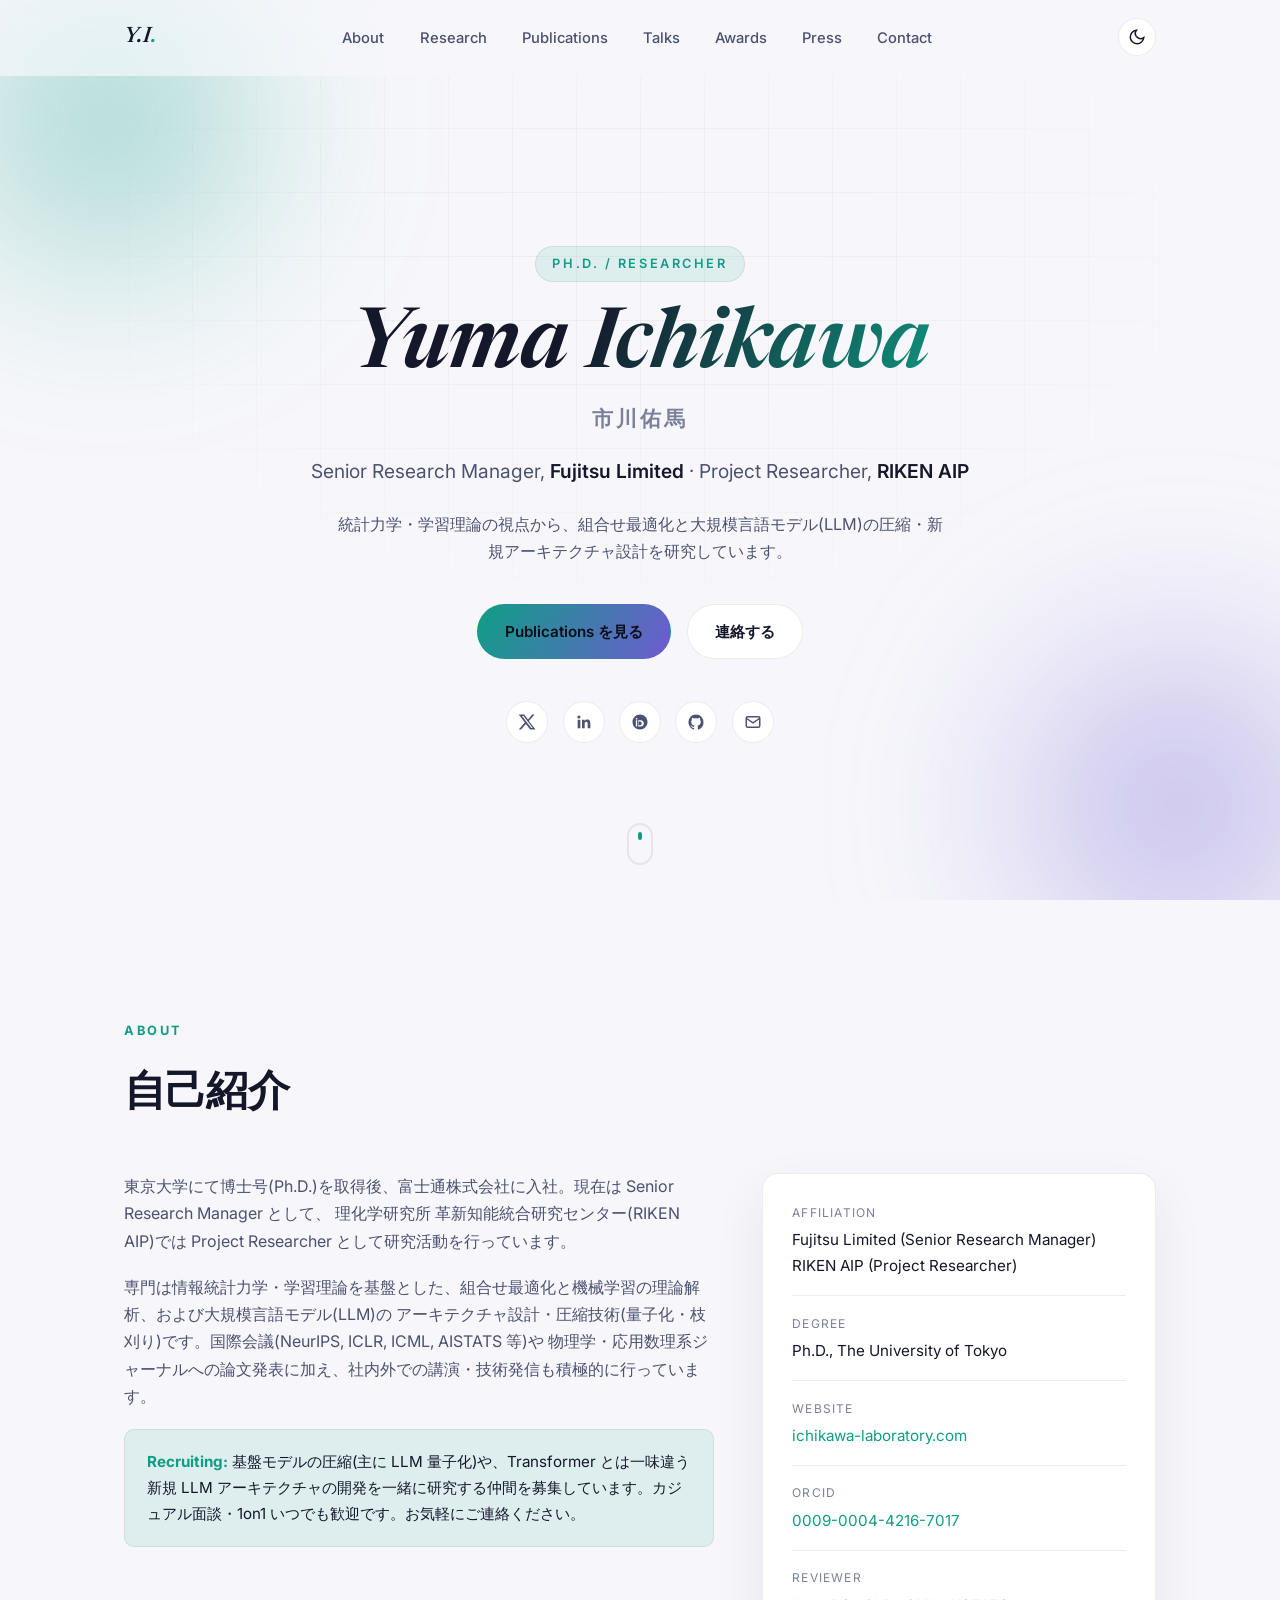
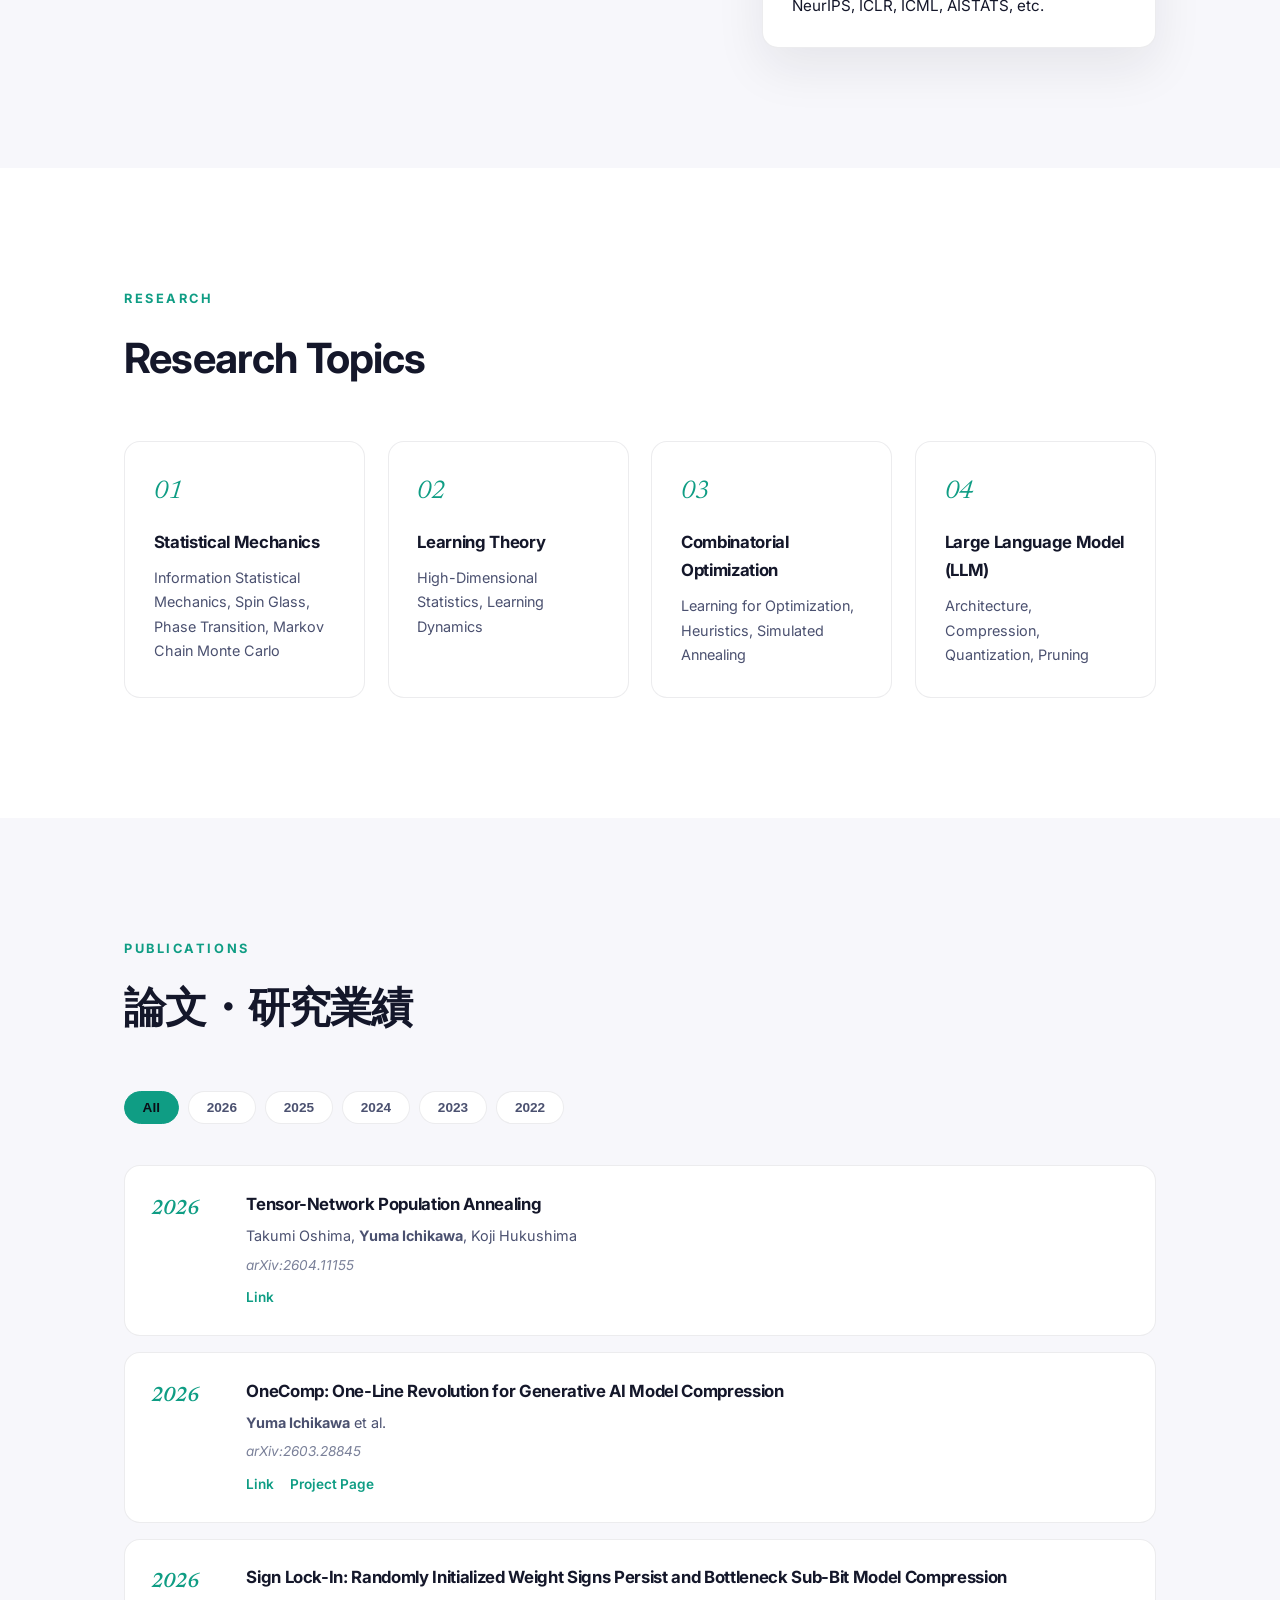
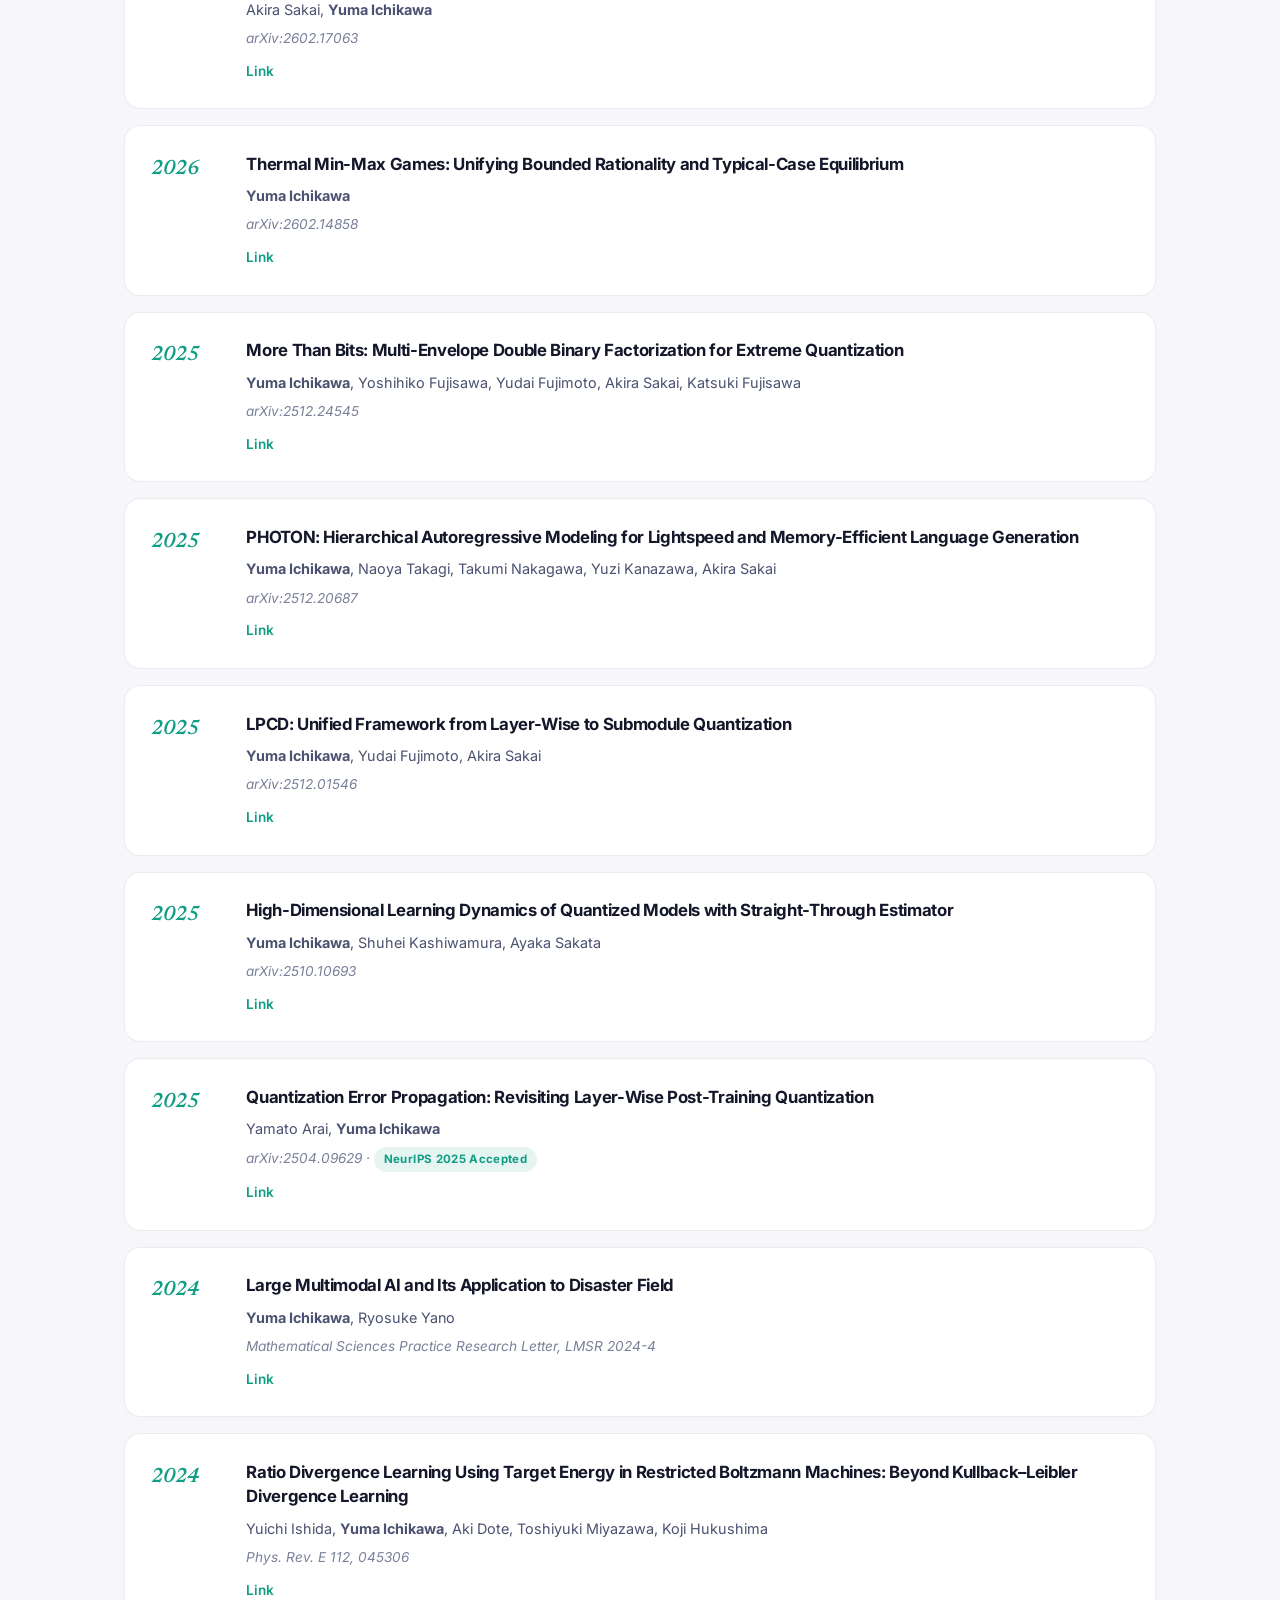
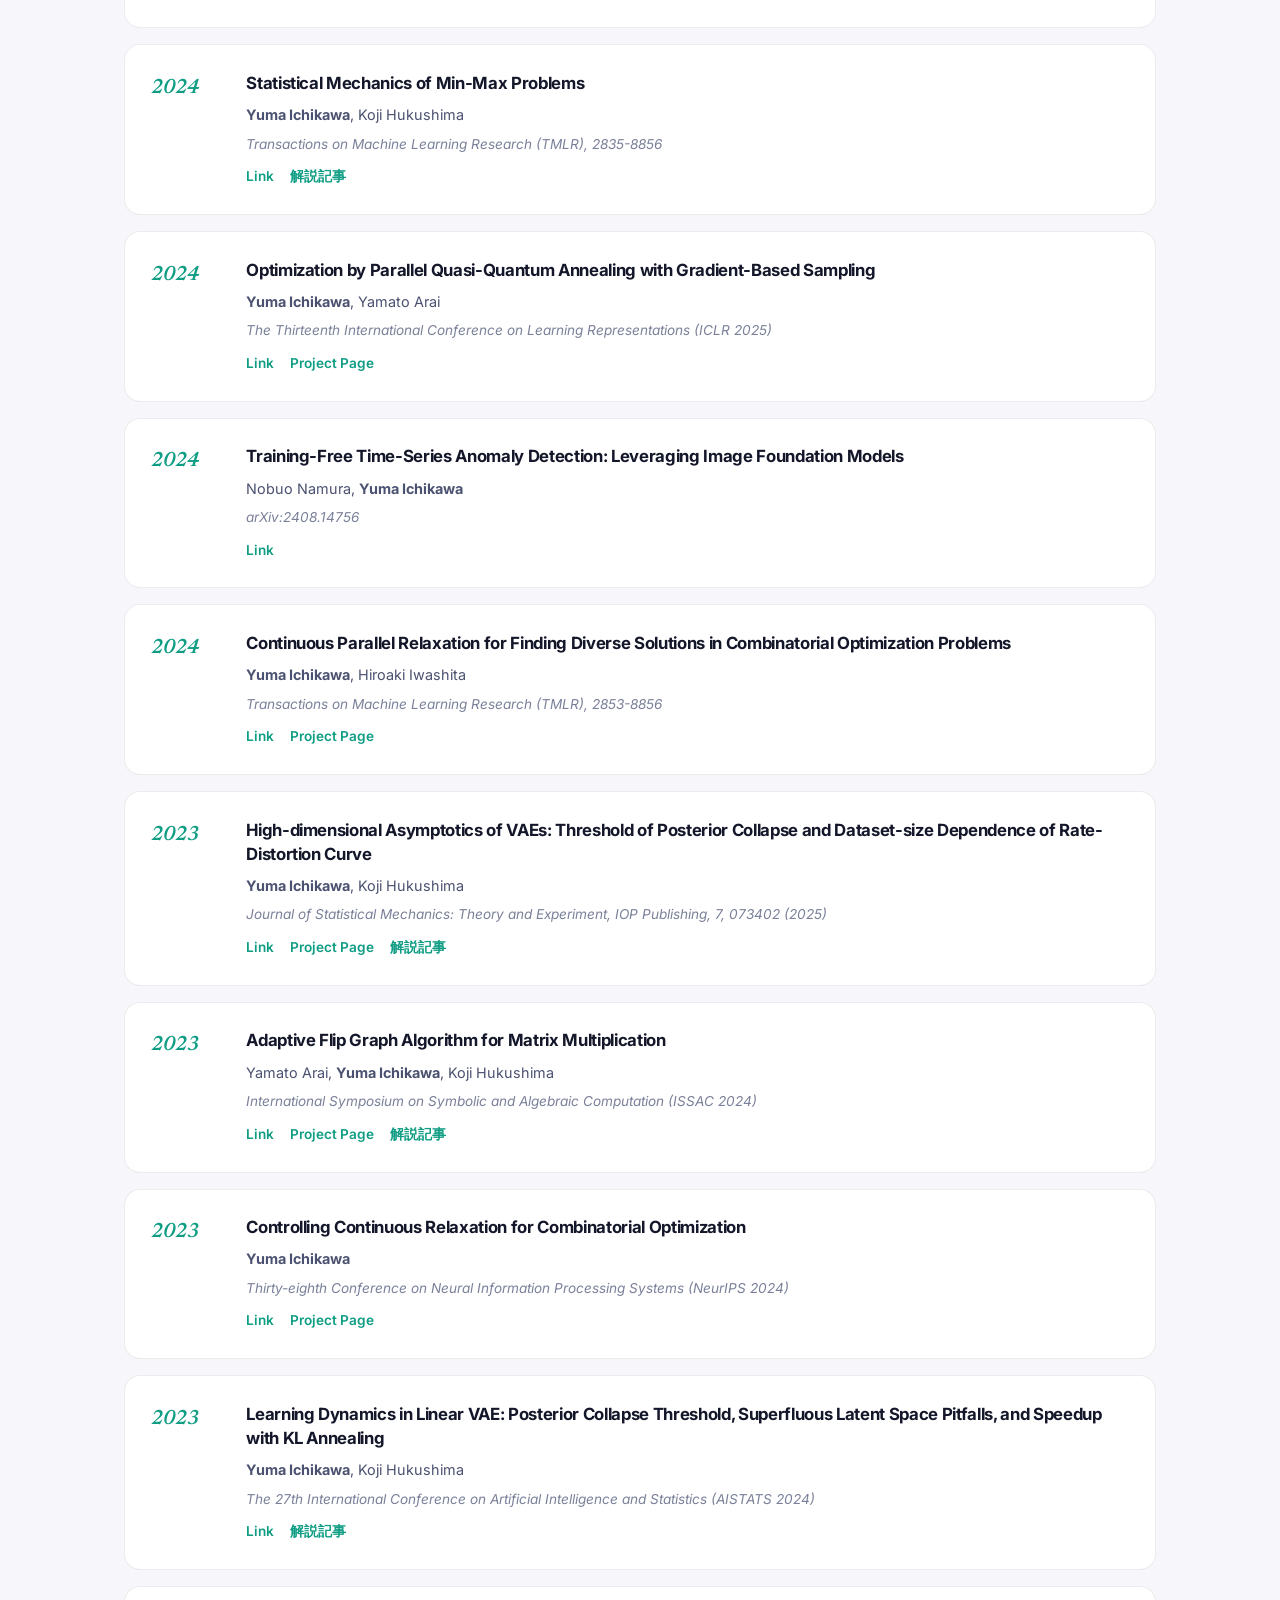
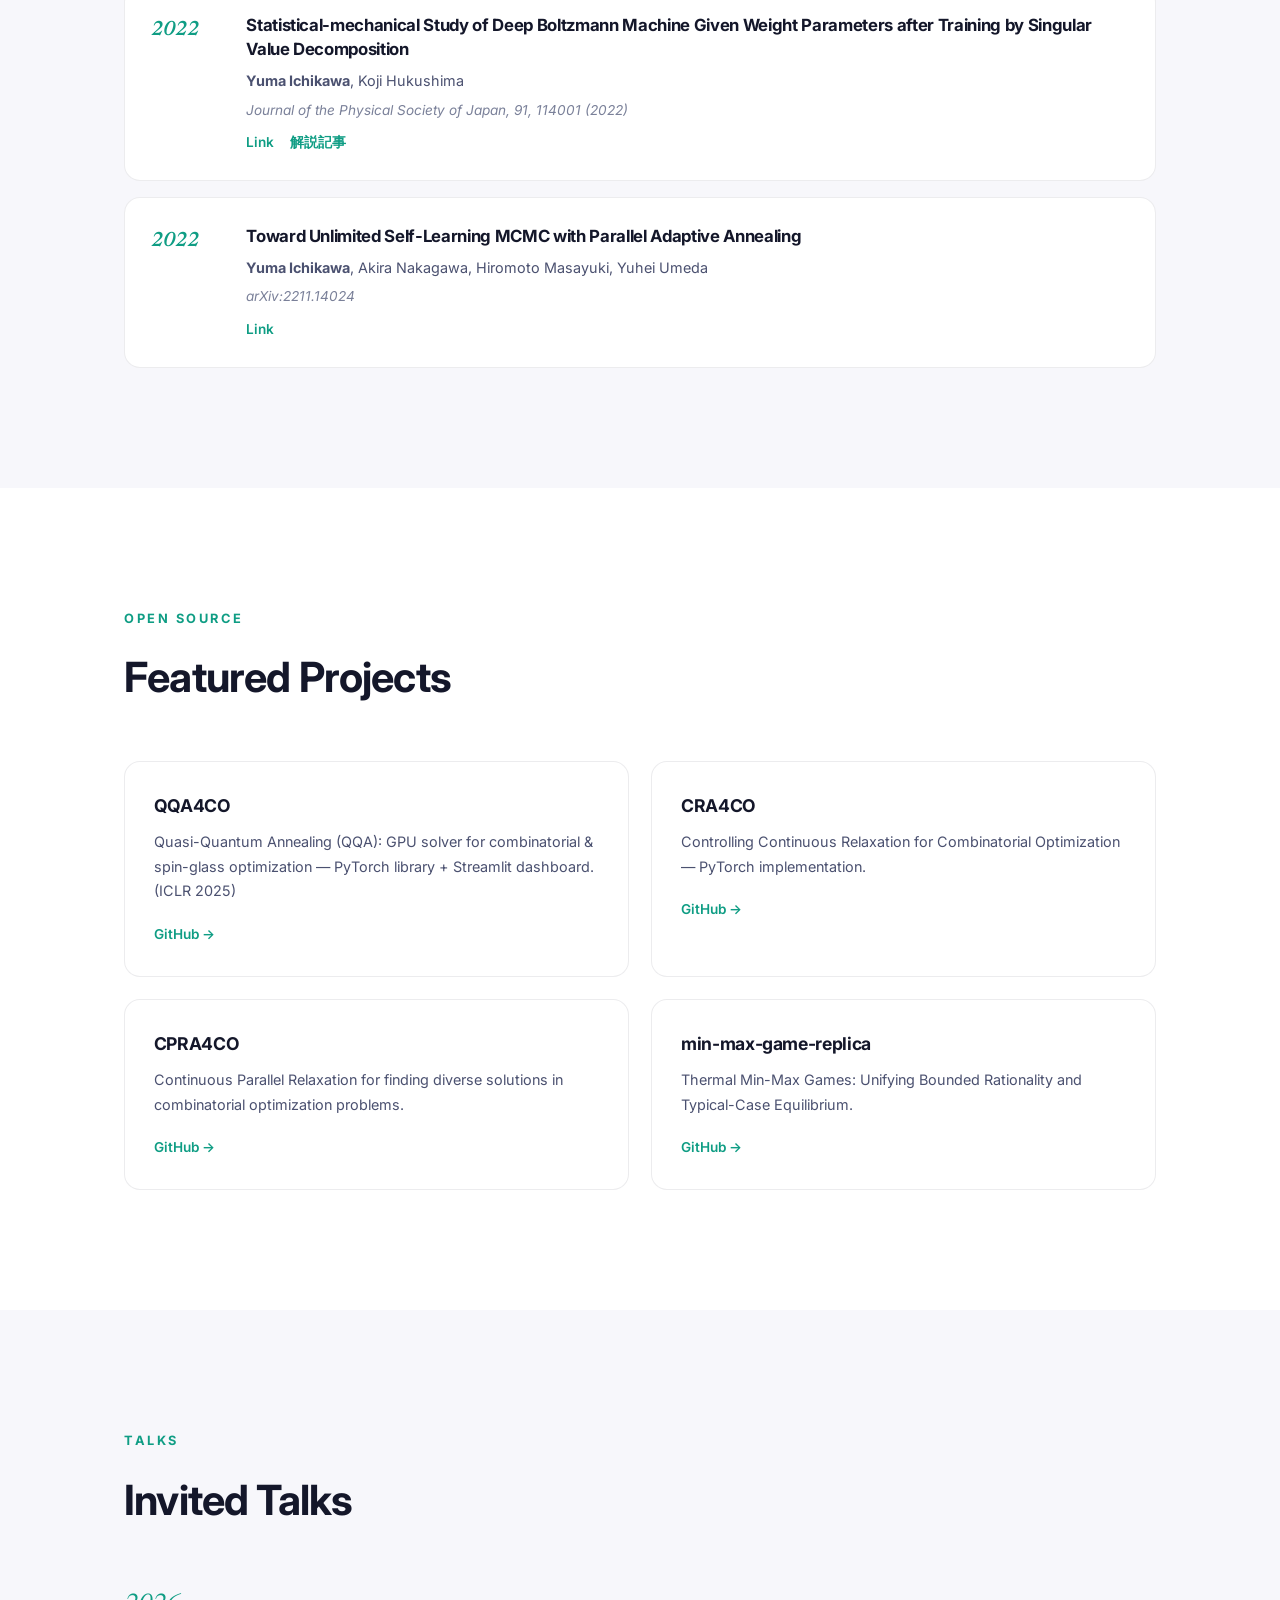
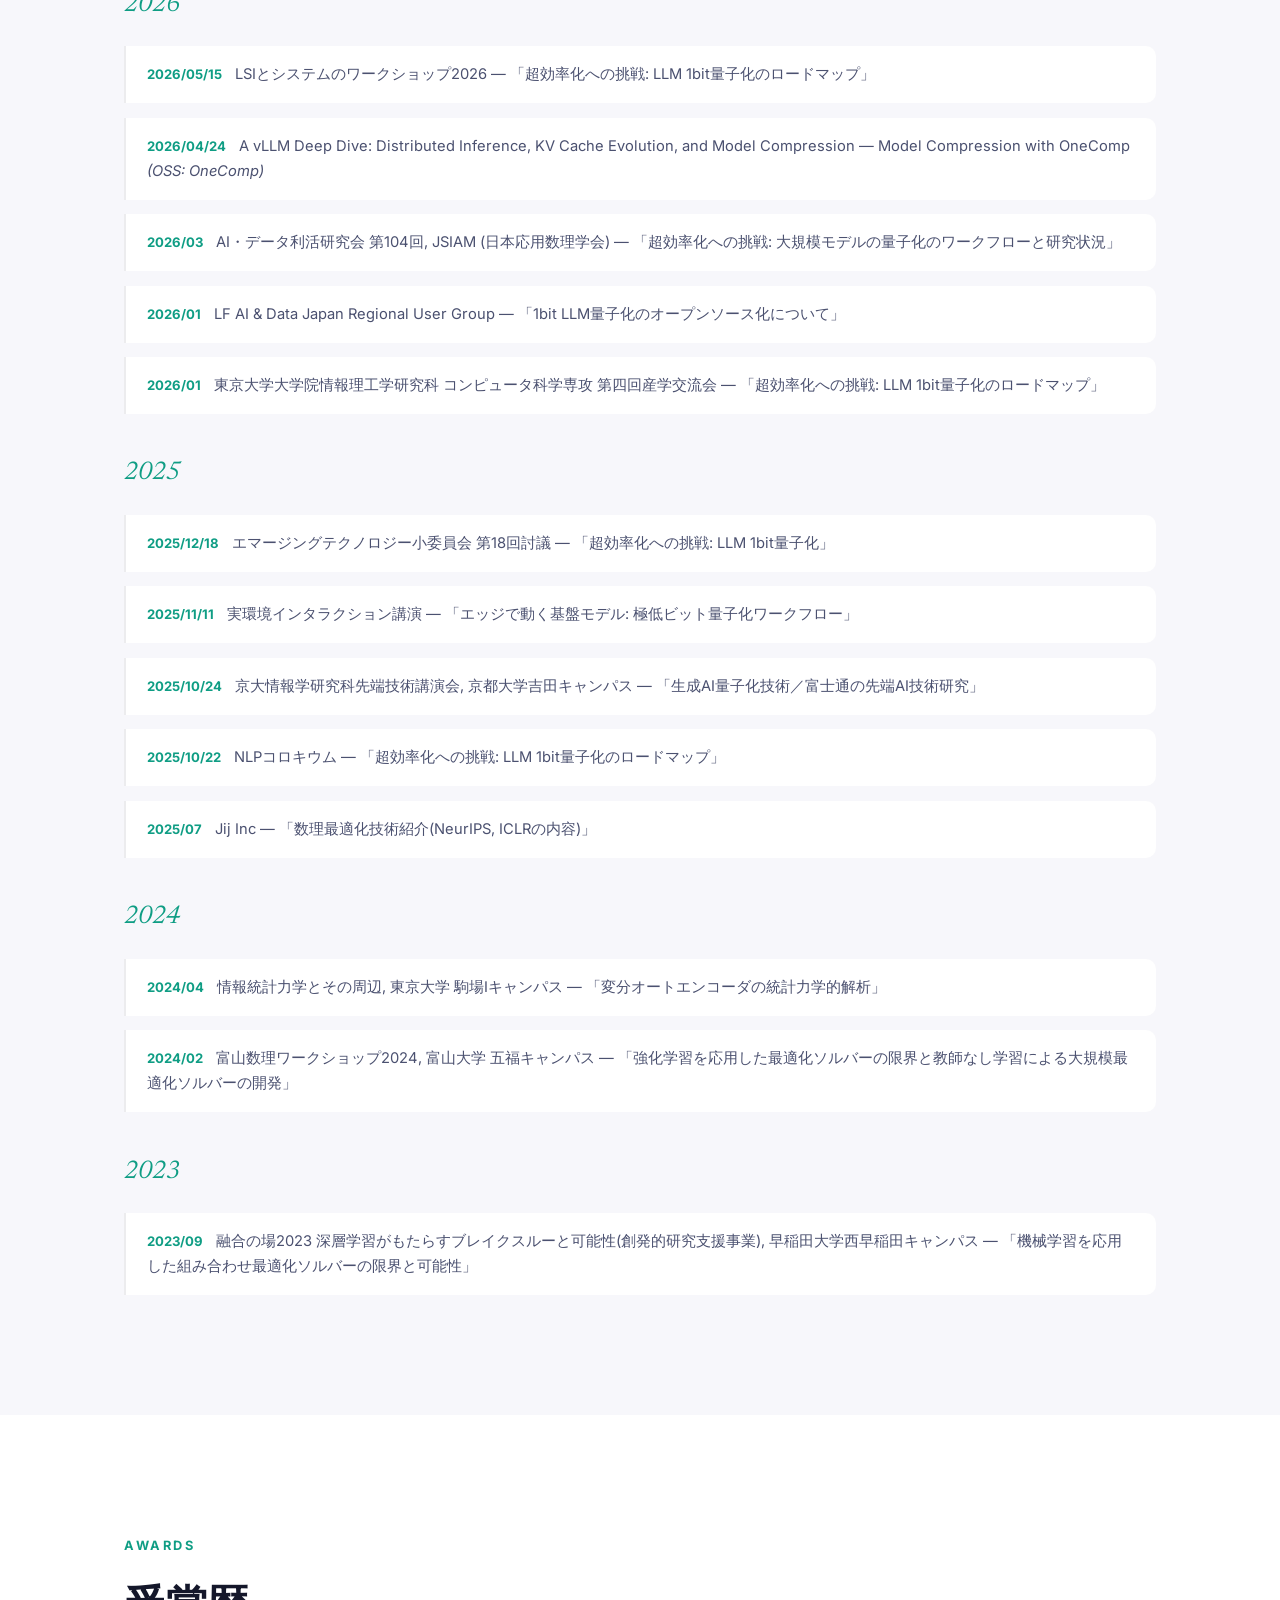
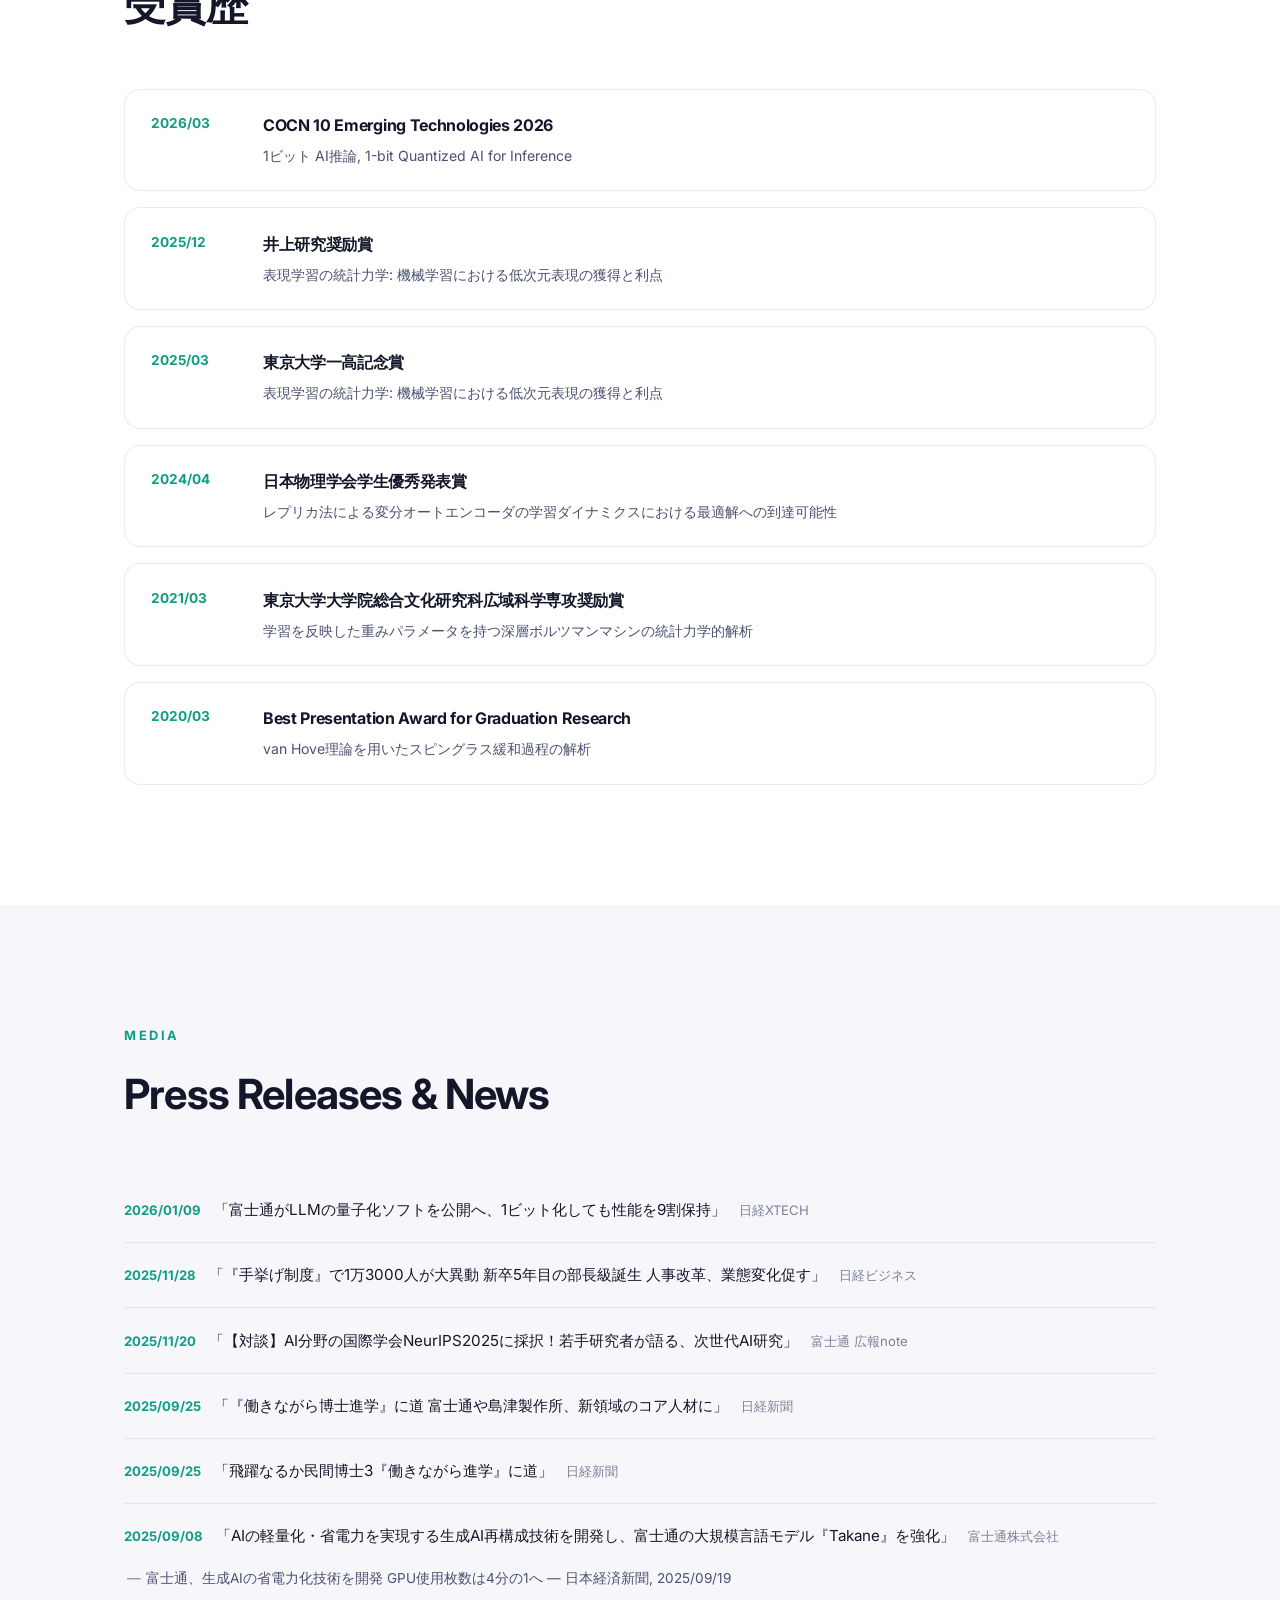
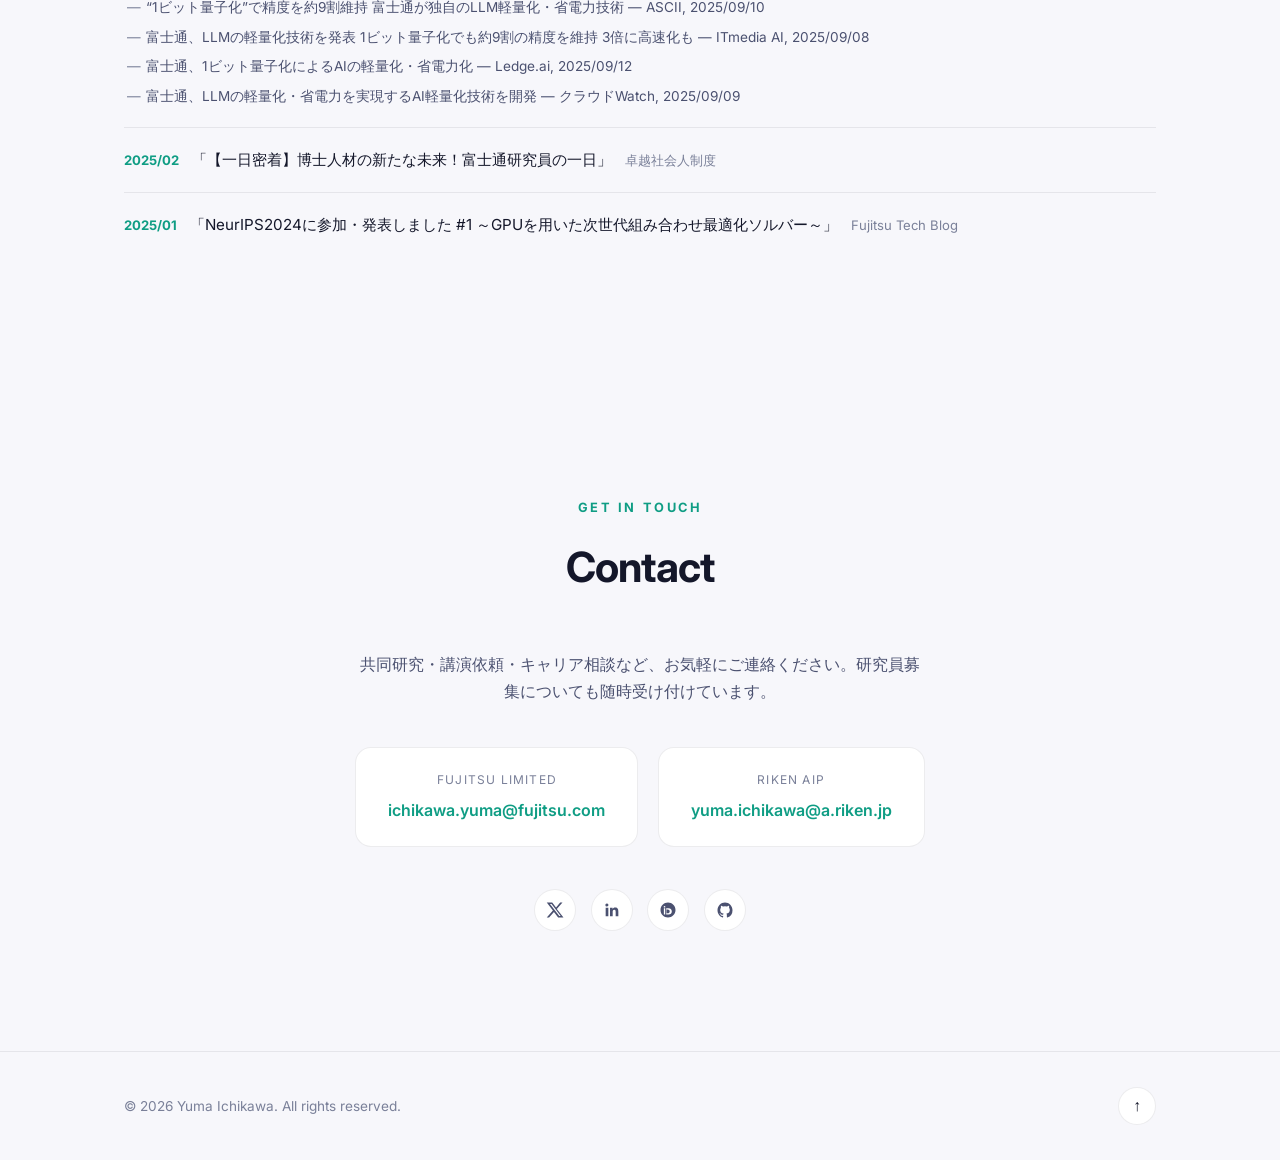
==== index.html @ 103bcbdc "Initial commit: professional profile site" ====
<!DOCTYPE html>
<html lang="ja">
<head>
<meta charset="UTF-8" />
<meta name="viewport" content="width=device-width, initial-scale=1.0" />
<title>Yuma Ichikawa, Ph.D. | Researcher</title>
<meta name="description" content="Yuma Ichikawa (市川佑馬), Ph.D. — Senior Research Manager at Fujitsu Limited / Project Researcher at RIKEN AIP. Statistical Mechanics, Learning Theory, Combinatorial Optimization, LLM Compression." />
<meta name="theme-color" content="#0b0f19" />

<!-- Open Graph -->
<meta property="og:title" content="Yuma Ichikawa, Ph.D." />
<meta property="og:description" content="Senior Research Manager, Fujitsu Limited / Project Researcher, RIKEN AIP. Statistical Mechanics × Learning Theory × Combinatorial Optimization × LLM Compression." />
<meta property="og:type" content="website" />

<link rel="icon" href="data:," />
<link rel="preconnect" href="https://fonts.googleapis.com" />
<link rel="preconnect" href="https://fonts.gstatic.com" crossorigin />
<link href="https://fonts.googleapis.com/css2?family=Inter:wght@400;500;600;700;800&family=Newsreader:ital,wght@0,500;0,600;1,500&display=swap" rel="stylesheet" />
<link rel="stylesheet" href="css/style.css" />
</head>
<body>

<div class="noise-overlay" aria-hidden="true"></div>
<div class="progress-bar" id="progressBar"></div>

<!-- ========== HEADER / NAV ========== -->
<header class="site-header" id="siteHeader">
  <nav class="nav container">
    <a href="#home" class="logo">Y.I<span class="dot">.</span></a>

    <button class="nav-toggle" id="navToggle" aria-label="メニューを開く" aria-expanded="false">
      <span></span><span></span><span></span>
    </button>

    <ul class="nav-links" id="navLinks">
      <li><a href="#about" class="nav-link">About</a></li>
      <li><a href="#research" class="nav-link">Research</a></li>
      <li><a href="#publications" class="nav-link">Publications</a></li>
      <li><a href="#talks" class="nav-link">Talks</a></li>
      <li><a href="#awards" class="nav-link">Awards</a></li>
      <li><a href="#press" class="nav-link">Press</a></li>
      <li><a href="#contact" class="nav-link">Contact</a></li>
    </ul>

    <button class="theme-toggle" id="themeToggle" aria-label="テーマ切替">
      <svg class="icon-sun" viewBox="0 0 24 24" fill="none" stroke="currentColor" stroke-width="2"><circle cx="12" cy="12" r="4"/><path d="M12 2v2M12 20v2M4.93 4.93l1.41 1.41M17.66 17.66l1.41 1.41M2 12h2M20 12h2M6.34 17.66l-1.41 1.41M19.07 4.93l-1.41 1.41"/></svg>
      <svg class="icon-moon" viewBox="0 0 24 24" fill="none" stroke="currentColor" stroke-width="2"><path d="M21 12.79A9 9 0 1 1 11.21 3 7 7 0 0 0 21 12.79z"/></svg>
    </button>
  </nav>
</header>

<main>

  <!-- ========== HERO ========== -->
  <section class="hero" id="home">
    <div class="hero-bg" aria-hidden="true">
      <div class="orb orb-1"></div>
      <div class="orb orb-2"></div>
      <div class="grid-lines"></div>
    </div>

    <div class="container hero-inner">
      <p class="hero-kicker reveal">Ph.D. / Researcher</p>
      <h1 class="hero-title reveal">
        <span class="hero-name">Yuma Ichikawa</span>
        <span class="hero-name-jp">市川佑馬</span>
      </h1>
      <p class="hero-role reveal">
        Senior Research Manager, <strong>Fujitsu Limited</strong> &middot;
        Project Researcher, <strong>RIKEN AIP</strong>
      </p>
      <p class="hero-tagline reveal">
        統計力学・学習理論の視点から、組合せ最適化と大規模言語モデル(LLM)の圧縮・新規アーキテクチャ設計を研究しています。
      </p>

      <div class="hero-actions reveal">
        <a href="#publications" class="btn btn-primary">Publications を見る</a>
        <a href="#contact" class="btn btn-ghost">連絡する</a>
      </div>

      <div class="hero-socials reveal">
        <a href="https://twitter.com/yuma_1_or" target="_blank" rel="noopener" aria-label="X (Twitter)" class="social-btn">
          <svg viewBox="0 0 24 24" fill="currentColor"><path d="M18.9 2H22l-7.6 8.7L23.3 22h-7.1l-5.6-7.3L4.1 22H1l8.2-9.3L1 2h7.3l5.1 6.7L18.9 2Zm-1.2 18h1.9L7.4 4H5.3l12.4 16Z"/></svg>
        </a>
        <a href="https://linkedin.com/in/ichikawayuma1111" target="_blank" rel="noopener" aria-label="LinkedIn" class="social-btn">
          <svg viewBox="0 0 24 24" fill="currentColor"><path d="M20.45 20.45h-3.56v-5.58c0-1.33-.02-3.04-1.85-3.04-1.86 0-2.14 1.45-2.14 2.94v5.68H9.34V9h3.42v1.56h.05c.48-.9 1.64-1.85 3.38-1.85 3.6 0 4.27 2.37 4.27 5.46v6.28ZM5.34 7.43a2.07 2.07 0 1 1 0-4.13 2.07 2.07 0 0 1 0 4.13ZM7.12 20.45H3.56V9h3.56v11.45Z"/></svg>
        </a>
        <a href="https://orcid.org/0009-0004-4216-7017" target="_blank" rel="noopener" aria-label="ORCID" class="social-btn">
          <svg viewBox="0 0 24 24" fill="currentColor"><path d="M12 2C6.48 2 2 6.48 2 12s4.48 10 10 10 10-4.48 10-10S17.52 2 12 2ZM7.37 6.5a1.13 1.13 0 1 1 0 2.26 1.13 1.13 0 0 1 0-2.26ZM8.28 18h-1.8V9.7h1.8V18Zm3.15 0H9.63V9.7h3.14c2.98 0 4.29 2.13 4.29 4.15 0 2.2-1.72 4.15-4.28 4.15Zm-.02-6.75h-1.28v5.24h1.24c1.87 0 2.9-1.34 2.9-2.62 0-1.42-.99-2.62-2.86-2.62Z"/></svg>
        </a>
        <a href="https://github.com/Yuma-Ichikawa" target="_blank" rel="noopener" aria-label="GitHub" class="social-btn">
          <svg viewBox="0 0 24 24" fill="currentColor"><path d="M12 2C6.48 2 2 6.58 2 12.25c0 4.53 2.87 8.37 6.84 9.73.5.1.68-.22.68-.5 0-.24-.01-.87-.01-1.7-2.78.62-3.37-1.37-3.37-1.37-.46-1.2-1.11-1.52-1.11-1.52-.91-.64.07-.63.07-.63 1 .07 1.53 1.05 1.53 1.05.9 1.57 2.34 1.12 2.91.86.09-.67.35-1.12.64-1.38-2.22-.26-4.56-1.14-4.56-5.06 0-1.12.39-2.03 1.03-2.75-.1-.26-.45-1.3.1-2.7 0 0 .84-.28 2.75 1.05a9.3 9.3 0 0 1 5 0c1.91-1.33 2.75-1.05 2.75-1.05.55 1.4.2 2.44.1 2.7.64.72 1.03 1.63 1.03 2.75 0 3.93-2.34 4.79-4.57 5.05.36.32.68.94.68 1.9 0 1.37-.01 2.47-.01 2.81 0 .28.18.6.69.5A10.26 10.26 0 0 0 22 12.25C22 6.58 17.52 2 12 2Z"/></svg>
        </a>
        <a href="mailto:ichikawa.yuma@fujitsu.com" aria-label="Email" class="social-btn">
          <svg viewBox="0 0 24 24" fill="none" stroke="currentColor" stroke-width="2"><rect x="3" y="5" width="18" height="14" rx="2"/><path d="m3 7 9 6 9-6"/></svg>
        </a>
      </div>
    </div>

    <a href="#about" class="scroll-cue" aria-label="下にスクロール"><span></span></a>
  </section>

  <!-- ========== ABOUT ========== -->
  <section class="section" id="about">
    <div class="container">
      <p class="section-kicker reveal">About</p>
      <h2 class="section-title reveal">自己紹介</h2>

      <div class="about-grid reveal">
        <div class="about-text">
          <p>
            東京大学にて博士号(Ph.D.)を取得後、富士通株式会社に入社。現在は Senior Research Manager として、
            理化学研究所 革新知能統合研究センター(RIKEN AIP)では Project Researcher として研究活動を行っています。
          </p>
          <p>
            専門は情報統計力学・学習理論を基盤とした、組合せ最適化と機械学習の理論解析、および大規模言語モデル(LLM)の
            アーキテクチャ設計・圧縮技術(量子化・枝刈り)です。国際会議(NeurIPS, ICLR, ICML, AISTATS 等)や
            物理学・応用数理系ジャーナルへの論文発表に加え、社内外での講演・技術発信も積極的に行っています。
          </p>
          <p class="about-callout">
            <strong>Recruiting:</strong> 基盤モデルの圧縮(主に LLM 量子化)や、Transformer とは一味違う新規 LLM
            アーキテクチャの開発を一緒に研究する仲間を募集しています。カジュアル面談・1on1 いつでも歓迎です。お気軽にご連絡ください。
          </p>
        </div>

        <div class="about-card">
          <ul class="fact-list">
            <li><span class="fact-label">Affiliation</span><span class="fact-value">Fujitsu Limited (Senior Research Manager)<br />RIKEN AIP (Project Researcher)</span></li>
            <li><span class="fact-label">Degree</span><span class="fact-value">Ph.D., The University of Tokyo</span></li>
            <li><span class="fact-label">Website</span><span class="fact-value"><a href="https://ichikawa-laboratory.com/" target="_blank" rel="noopener">ichikawa-laboratory.com</a></span></li>
            <li><span class="fact-label">ORCID</span><span class="fact-value"><a href="https://orcid.org/0009-0004-4216-7017" target="_blank" rel="noopener">0009-0004-4216-7017</a></span></li>
            <li><span class="fact-label">Reviewer</span><span class="fact-value">NeurIPS, ICLR, ICML, AISTATS, etc.</span></li>
          </ul>
        </div>
      </div>
    </div>
  </section>

  <!-- ========== RESEARCH ========== -->
  <section class="section section-alt" id="research">
    <div class="container">
      <p class="section-kicker reveal">Research</p>
      <h2 class="section-title reveal">Research Topics</h2>

      <div class="research-grid">
        <div class="research-card reveal">
          <div class="research-icon">01</div>
          <h3>Statistical Mechanics</h3>
          <p>Information Statistical Mechanics, Spin Glass, Phase Transition, Markov Chain Monte Carlo</p>
        </div>
        <div class="research-card reveal">
          <div class="research-icon">02</div>
          <h3>Learning Theory</h3>
          <p>High-Dimensional Statistics, Learning Dynamics</p>
        </div>
        <div class="research-card reveal">
          <div class="research-icon">03</div>
          <h3>Combinatorial Optimization</h3>
          <p>Learning for Optimization, Heuristics, Simulated Annealing</p>
        </div>
        <div class="research-card reveal">
          <div class="research-icon">04</div>
          <h3>Large Language Model (LLM)</h3>
          <p>Architecture, Compression, Quantization, Pruning</p>
        </div>
      </div>
    </div>
  </section>

  <!-- ========== PUBLICATIONS ========== -->
  <section class="section" id="publications">
    <div class="container">
      <p class="section-kicker reveal">Publications</p>
      <h2 class="section-title reveal">論文・研究業績</h2>

      <div class="year-filter reveal" id="pubFilter">
        <button class="chip is-active" data-year="all">All</button>
        <button class="chip" data-year="2026">2026</button>
        <button class="chip" data-year="2025">2025</button>
        <button class="chip" data-year="2024">2024</button>
        <button class="chip" data-year="2023">2023</button>
        <button class="chip" data-year="2022">2022</button>
      </div>

      <div class="pub-list" id="pubList">

        <article class="pub-item reveal" data-year="2026">
          <span class="pub-year">2026</span>
          <div class="pub-body">
            <h3 class="pub-title">Tensor-Network Population Annealing</h3>
            <p class="pub-authors">Takumi Oshima, <strong>Yuma Ichikawa</strong>, Koji Hukushima</p>
            <p class="pub-venue">arXiv:2604.11155</p>
            <div class="pub-links"><a href="https://arxiv.org/abs/2604.11155" target="_blank" rel="noopener">Link</a></div>
          </div>
        </article>

        <article class="pub-item reveal" data-year="2026">
          <span class="pub-year">2026</span>
          <div class="pub-body">
            <h3 class="pub-title">OneComp: One-Line Revolution for Generative AI Model Compression</h3>
            <p class="pub-authors"><strong>Yuma Ichikawa</strong> et al.</p>
            <p class="pub-venue">arXiv:2603.28845</p>
            <div class="pub-links"><a href="https://arxiv.org/abs/2603.28845" target="_blank" rel="noopener">Link</a><a href="#">Project Page</a></div>
          </div>
        </article>

        <article class="pub-item reveal" data-year="2026">
          <span class="pub-year">2026</span>
          <div class="pub-body">
            <h3 class="pub-title">Sign Lock-In: Randomly Initialized Weight Signs Persist and Bottleneck Sub-Bit Model Compression</h3>
            <p class="pub-authors">Akira Sakai, <strong>Yuma Ichikawa</strong></p>
            <p class="pub-venue">arXiv:2602.17063</p>
            <div class="pub-links"><a href="https://arxiv.org/abs/2602.17063" target="_blank" rel="noopener">Link</a></div>
          </div>
        </article>

        <article class="pub-item reveal" data-year="2026">
          <span class="pub-year">2026</span>
          <div class="pub-body">
            <h3 class="pub-title">Thermal Min-Max Games: Unifying Bounded Rationality and Typical-Case Equilibrium</h3>
            <p class="pub-authors"><strong>Yuma Ichikawa</strong></p>
            <p class="pub-venue">arXiv:2602.14858</p>
            <div class="pub-links"><a href="https://arxiv.org/abs/2602.14858" target="_blank" rel="noopener">Link</a></div>
          </div>
        </article>

        <article class="pub-item reveal" data-year="2025">
          <span class="pub-year">2025</span>
          <div class="pub-body">
            <h3 class="pub-title">More Than Bits: Multi-Envelope Double Binary Factorization for Extreme Quantization</h3>
            <p class="pub-authors"><strong>Yuma Ichikawa</strong>, Yoshihiko Fujisawa, Yudai Fujimoto, Akira Sakai, Katsuki Fujisawa</p>
            <p class="pub-venue">arXiv:2512.24545</p>
            <div class="pub-links"><a href="https://arxiv.org/abs/2512.24545" target="_blank" rel="noopener">Link</a></div>
          </div>
        </article>

        <article class="pub-item reveal" data-year="2025">
          <span class="pub-year">2025</span>
          <div class="pub-body">
            <h3 class="pub-title">PHOTON: Hierarchical Autoregressive Modeling for Lightspeed and Memory-Efficient Language Generation</h3>
            <p class="pub-authors"><strong>Yuma Ichikawa</strong>, Naoya Takagi, Takumi Nakagawa, Yuzi Kanazawa, Akira Sakai</p>
            <p class="pub-venue">arXiv:2512.20687</p>
            <div class="pub-links"><a href="https://arxiv.org/abs/2512.20687" target="_blank" rel="noopener">Link</a></div>
          </div>
        </article>

        <article class="pub-item reveal" data-year="2025">
          <span class="pub-year">2025</span>
          <div class="pub-body">
            <h3 class="pub-title">LPCD: Unified Framework from Layer-Wise to Submodule Quantization</h3>
            <p class="pub-authors"><strong>Yuma Ichikawa</strong>, Yudai Fujimoto, Akira Sakai</p>
            <p class="pub-venue">arXiv:2512.01546</p>
            <div class="pub-links"><a href="https://arxiv.org/abs/2512.01546" target="_blank" rel="noopener">Link</a></div>
          </div>
        </article>

        <article class="pub-item reveal" data-year="2025">
          <span class="pub-year">2025</span>
          <div class="pub-body">
            <h3 class="pub-title">High-Dimensional Learning Dynamics of Quantized Models with Straight-Through Estimator</h3>
            <p class="pub-authors"><strong>Yuma Ichikawa</strong>, Shuhei Kashiwamura, Ayaka Sakata</p>
            <p class="pub-venue">arXiv:2510.10693</p>
            <div class="pub-links"><a href="https://arxiv.org/abs/2510.10693" target="_blank" rel="noopener">Link</a></div>
          </div>
        </article>

        <article class="pub-item reveal" data-year="2025">
          <span class="pub-year">2025</span>
          <div class="pub-body">
            <h3 class="pub-title">Quantization Error Propagation: Revisiting Layer-Wise Post-Training Quantization</h3>
            <p class="pub-authors">Yamato Arai, <strong>Yuma Ichikawa</strong></p>
            <p class="pub-venue">arXiv:2504.09629 &middot; <span class="badge">NeurIPS 2025 Accepted</span></p>
            <div class="pub-links"><a href="https://arxiv.org/abs/2504.09629" target="_blank" rel="noopener">Link</a></div>
          </div>
        </article>

        <article class="pub-item reveal" data-year="2024">
          <span class="pub-year">2024</span>
          <div class="pub-body">
            <h3 class="pub-title">Large Multimodal AI and Its Application to Disaster Field</h3>
            <p class="pub-authors"><strong>Yuma Ichikawa</strong>, Ryosuke Yano</p>
            <p class="pub-venue">Mathematical Sciences Practice Research Letter, LMSR 2024-4</p>
            <div class="pub-links"><a href="#">Link</a></div>
          </div>
        </article>

        <article class="pub-item reveal" data-year="2024">
          <span class="pub-year">2024</span>
          <div class="pub-body">
            <h3 class="pub-title">Ratio Divergence Learning Using Target Energy in Restricted Boltzmann Machines: Beyond Kullback&ndash;Leibler Divergence Learning</h3>
            <p class="pub-authors">Yuichi Ishida, <strong>Yuma Ichikawa</strong>, Aki Dote, Toshiyuki Miyazawa, Koji Hukushima</p>
            <p class="pub-venue">Phys. Rev. E 112, 045306</p>
            <div class="pub-links"><a href="#">Link</a></div>
          </div>
        </article>

        <article class="pub-item reveal" data-year="2024">
          <span class="pub-year">2024</span>
          <div class="pub-body">
            <h3 class="pub-title">Statistical Mechanics of Min-Max Problems</h3>
            <p class="pub-authors"><strong>Yuma Ichikawa</strong>, Koji Hukushima</p>
            <p class="pub-venue">Transactions on Machine Learning Research (TMLR), 2835-8856</p>
            <div class="pub-links"><a href="#">Link</a><a href="#">解説記事</a></div>
          </div>
        </article>

        <article class="pub-item reveal" data-year="2024">
          <span class="pub-year">2024</span>
          <div class="pub-body">
            <h3 class="pub-title">Optimization by Parallel Quasi-Quantum Annealing with Gradient-Based Sampling</h3>
            <p class="pub-authors"><strong>Yuma Ichikawa</strong>, Yamato Arai</p>
            <p class="pub-venue">The Thirteenth International Conference on Learning Representations (ICLR 2025)</p>
            <div class="pub-links"><a href="#">Link</a><a href="https://github.com/Yuma-Ichikawa/QQA4CO" target="_blank" rel="noopener">Project Page</a></div>
          </div>
        </article>

        <article class="pub-item reveal" data-year="2024">
          <span class="pub-year">2024</span>
          <div class="pub-body">
            <h3 class="pub-title">Training-Free Time-Series Anomaly Detection: Leveraging Image Foundation Models</h3>
            <p class="pub-authors">Nobuo Namura, <strong>Yuma Ichikawa</strong></p>
            <p class="pub-venue">arXiv:2408.14756</p>
            <div class="pub-links"><a href="https://arxiv.org/abs/2408.14756" target="_blank" rel="noopener">Link</a></div>
          </div>
        </article>

        <article class="pub-item reveal" data-year="2024">
          <span class="pub-year">2024</span>
          <div class="pub-body">
            <h3 class="pub-title">Continuous Parallel Relaxation for Finding Diverse Solutions in Combinatorial Optimization Problems</h3>
            <p class="pub-authors"><strong>Yuma Ichikawa</strong>, Hiroaki Iwashita</p>
            <p class="pub-venue">Transactions on Machine Learning Research (TMLR), 2853-8856</p>
            <div class="pub-links"><a href="#">Link</a><a href="https://github.com/Yuma-Ichikawa/CRA4CO" target="_blank" rel="noopener">Project Page</a></div>
          </div>
        </article>

        <article class="pub-item reveal" data-year="2023">
          <span class="pub-year">2023</span>
          <div class="pub-body">
            <h3 class="pub-title">High-dimensional Asymptotics of VAEs: Threshold of Posterior Collapse and Dataset-size Dependence of Rate-Distortion Curve</h3>
            <p class="pub-authors"><strong>Yuma Ichikawa</strong>, Koji Hukushima</p>
            <p class="pub-venue">Journal of Statistical Mechanics: Theory and Experiment, IOP Publishing, 7, 073402 (2025)</p>
            <div class="pub-links"><a href="#">Link</a><a href="#">Project Page</a><a href="#">解説記事</a></div>
          </div>
        </article>

        <article class="pub-item reveal" data-year="2023">
          <span class="pub-year">2023</span>
          <div class="pub-body">
            <h3 class="pub-title">Adaptive Flip Graph Algorithm for Matrix Multiplication</h3>
            <p class="pub-authors">Yamato Arai, <strong>Yuma Ichikawa</strong>, Koji Hukushima</p>
            <p class="pub-venue">International Symposium on Symbolic and Algebraic Computation (ISSAC 2024)</p>
            <div class="pub-links"><a href="#">Link</a><a href="#">Project Page</a><a href="#">解説記事</a></div>
          </div>
        </article>

        <article class="pub-item reveal" data-year="2023">
          <span class="pub-year">2023</span>
          <div class="pub-body">
            <h3 class="pub-title">Controlling Continuous Relaxation for Combinatorial Optimization</h3>
            <p class="pub-authors"><strong>Yuma Ichikawa</strong></p>
            <p class="pub-venue">Thirty-eighth Conference on Neural Information Processing Systems (NeurIPS 2024)</p>
            <div class="pub-links"><a href="#">Link</a><a href="https://github.com/Yuma-Ichikawa/CPRA4CO" target="_blank" rel="noopener">Project Page</a></div>
          </div>
        </article>

        <article class="pub-item reveal" data-year="2023">
          <span class="pub-year">2023</span>
          <div class="pub-body">
            <h3 class="pub-title">Learning Dynamics in Linear VAE: Posterior Collapse Threshold, Superfluous Latent Space Pitfalls, and Speedup with KL Annealing</h3>
            <p class="pub-authors"><strong>Yuma Ichikawa</strong>, Koji Hukushima</p>
            <p class="pub-venue">The 27th International Conference on Artificial Intelligence and Statistics (AISTATS 2024)</p>
            <div class="pub-links"><a href="#">Link</a><a href="#">解説記事</a></div>
          </div>
        </article>

        <article class="pub-item reveal" data-year="2022">
          <span class="pub-year">2022</span>
          <div class="pub-body">
            <h3 class="pub-title">Statistical-mechanical Study of Deep Boltzmann Machine Given Weight Parameters after Training by Singular Value Decomposition</h3>
            <p class="pub-authors"><strong>Yuma Ichikawa</strong>, Koji Hukushima</p>
            <p class="pub-venue">Journal of the Physical Society of Japan, 91, 114001 (2022)</p>
            <div class="pub-links"><a href="#">Link</a><a href="#">解説記事</a></div>
          </div>
        </article>

        <article class="pub-item reveal" data-year="2022">
          <span class="pub-year">2022</span>
          <div class="pub-body">
            <h3 class="pub-title">Toward Unlimited Self-Learning MCMC with Parallel Adaptive Annealing</h3>
            <p class="pub-authors"><strong>Yuma Ichikawa</strong>, Akira Nakagawa, Hiromoto Masayuki, Yuhei Umeda</p>
            <p class="pub-venue">arXiv:2211.14024</p>
            <div class="pub-links"><a href="https://arxiv.org/abs/2211.14024" target="_blank" rel="noopener">Link</a></div>
          </div>
        </article>

      </div>
    </div>
  </section>

  <!-- ========== PROJECTS ========== -->
  <section class="section section-alt" id="projects">
    <div class="container">
      <p class="section-kicker reveal">Open Source</p>
      <h2 class="section-title reveal">Featured Projects</h2>

      <div class="project-grid">
        <a class="project-card reveal" href="https://github.com/Yuma-Ichikawa/QQA4CO" target="_blank" rel="noopener">
          <h3>QQA4CO</h3>
          <p>Quasi-Quantum Annealing (QQA): GPU solver for combinatorial &amp; spin-glass optimization — PyTorch library + Streamlit dashboard. (ICLR 2025)</p>
          <span class="project-link">GitHub &rarr;</span>
        </a>
        <a class="project-card reveal" href="https://github.com/Yuma-Ichikawa/CRA4CO" target="_blank" rel="noopener">
          <h3>CRA4CO</h3>
          <p>Controlling Continuous Relaxation for Combinatorial Optimization — PyTorch implementation.</p>
          <span class="project-link">GitHub &rarr;</span>
        </a>
        <a class="project-card reveal" href="https://github.com/Yuma-Ichikawa/CPRA4CO" target="_blank" rel="noopener">
          <h3>CPRA4CO</h3>
          <p>Continuous Parallel Relaxation for finding diverse solutions in combinatorial optimization problems.</p>
          <span class="project-link">GitHub &rarr;</span>
        </a>
        <a class="project-card reveal" href="https://github.com/Yuma-Ichikawa/min-max-game-replica" target="_blank" rel="noopener">
          <h3>min-max-game-replica</h3>
          <p>Thermal Min-Max Games: Unifying Bounded Rationality and Typical-Case Equilibrium.</p>
          <span class="project-link">GitHub &rarr;</span>
        </a>
      </div>
    </div>
  </section>

  <!-- ========== TALKS ========== -->
  <section class="section" id="talks">
    <div class="container">
      <p class="section-kicker reveal">Talks</p>
      <h2 class="section-title reveal">Invited Talks</h2>

      <div class="timeline">
        <div class="timeline-year reveal">2026</div>
        <ul class="timeline-list reveal">
          <li><span class="t-date">2026/05/15</span> LSIとシステムのワークショップ2026 &mdash; 「超効率化への挑戦: LLM 1bit量子化のロードマップ」</li>
          <li><span class="t-date">2026/04/24</span> A vLLM Deep Dive: Distributed Inference, KV Cache Evolution, and Model Compression &mdash; Model Compression with OneComp <em>(OSS: OneComp)</em></li>
          <li><span class="t-date">2026/03</span> AI・データ利活研究会 第104回, JSIAM (日本応用数理学会) &mdash; 「超効率化への挑戦: 大規模モデルの量子化のワークフローと研究状況」</li>
          <li><span class="t-date">2026/01</span> LF AI &amp; Data Japan Regional User Group &mdash; 「1bit LLM量子化のオープンソース化について」</li>
          <li><span class="t-date">2026/01</span> 東京大学大学院情報理工学研究科 コンピュータ科学専攻 第四回産学交流会 &mdash; 「超効率化への挑戦: LLM 1bit量子化のロードマップ」</li>
        </ul>

        <div class="timeline-year reveal">2025</div>
        <ul class="timeline-list reveal">
          <li><span class="t-date">2025/12/18</span> エマージングテクノロジー小委員会 第18回討議 &mdash; 「超効率化への挑戦: LLM 1bit量子化」</li>
          <li><span class="t-date">2025/11/11</span> 実環境インタラクション講演 &mdash; 「エッジで動く基盤モデル: 極低ビット量子化ワークフロー」</li>
          <li><span class="t-date">2025/10/24</span> 京大情報学研究科先端技術講演会, 京都大学吉田キャンパス &mdash; 「生成AI量子化技術／富士通の先端AI技術研究」</li>
          <li><span class="t-date">2025/10/22</span> NLPコロキウム &mdash; 「超効率化への挑戦: LLM 1bit量子化のロードマップ」</li>
          <li><span class="t-date">2025/07</span> Jij Inc &mdash; 「数理最適化技術紹介(NeurIPS, ICLRの内容)」</li>
        </ul>

        <div class="timeline-year reveal">2024</div>
        <ul class="timeline-list reveal">
          <li><span class="t-date">2024/04</span> 情報統計力学とその周辺, 東京大学 駒場Iキャンパス &mdash; 「変分オートエンコーダの統計力学的解析」</li>
          <li><span class="t-date">2024/02</span> 富山数理ワークショップ2024, 富山大学 五福キャンパス &mdash; 「強化学習を応用した最適化ソルバーの限界と教師なし学習による大規模最適化ソルバーの開発」</li>
        </ul>

        <div class="timeline-year reveal">2023</div>
        <ul class="timeline-list reveal">
          <li><span class="t-date">2023/09</span> 融合の場2023 深層学習がもたらすブレイクスルーと可能性(創発的研究支援事業), 早稲田大学西早稲田キャンパス &mdash; 「機械学習を応用した組み合わせ最適化ソルバーの限界と可能性」</li>
        </ul>
      </div>
    </div>
  </section>

  <!-- ========== AWARDS ========== -->
  <section class="section section-alt" id="awards">
    <div class="container">
      <p class="section-kicker reveal">Awards</p>
      <h2 class="section-title reveal">受賞歴</h2>

      <ul class="award-list">
        <li class="award-item reveal">
          <span class="award-date">2026/03</span>
          <div><h3>COCN 10 Emerging Technologies 2026</h3><p>1ビット AI推論, 1-bit Quantized AI for Inference</p></div>
        </li>
        <li class="award-item reveal">
          <span class="award-date">2025/12</span>
          <div><h3>井上研究奨励賞</h3><p>表現学習の統計力学: 機械学習における低次元表現の獲得と利点</p></div>
        </li>
        <li class="award-item reveal">
          <span class="award-date">2025/03</span>
          <div><h3>東京大学一高記念賞</h3><p>表現学習の統計力学: 機械学習における低次元表現の獲得と利点</p></div>
        </li>
        <li class="award-item reveal">
          <span class="award-date">2024/04</span>
          <div><h3>日本物理学会学生優秀発表賞</h3><p>レプリカ法による変分オートエンコーダの学習ダイナミクスにおける最適解への到達可能性</p></div>
        </li>
        <li class="award-item reveal">
          <span class="award-date">2021/03</span>
          <div><h3>東京大学大学院総合文化研究科広域科学専攻奨励賞</h3><p>学習を反映した重みパラメータを持つ深層ボルツマンマシンの統計力学的解析</p></div>
        </li>
        <li class="award-item reveal">
          <span class="award-date">2020/03</span>
          <div><h3>Best Presentation Award for Graduation Research</h3><p>van Hove理論を用いたスピングラス緩和過程の解析</p></div>
        </li>
      </ul>
    </div>
  </section>

  <!-- ========== PRESS ========== -->
  <section class="section" id="press">
    <div class="container">
      <p class="section-kicker reveal">Media</p>
      <h2 class="section-title reveal">Press Releases &amp; News</h2>

      <ul class="press-list">
        <li class="press-item reveal"><span class="p-date">2026/01/09</span>「富士通がLLMの量子化ソフトを公開へ、1ビット化しても性能を9割保持」<span class="p-source">日経XTECH</span></li>
        <li class="press-item reveal"><span class="p-date">2025/11/28</span>「『手挙げ制度』で1万3000人が大異動 新卒5年目の部長級誕生 人事改革、業態変化促す」<span class="p-source">日経ビジネス</span></li>
        <li class="press-item reveal"><span class="p-date">2025/11/20</span>「【対談】AI分野の国際学会NeurIPS2025に採択！若手研究者が語る、次世代AI研究」<span class="p-source">富士通 広報note</span></li>
        <li class="press-item reveal"><span class="p-date">2025/09/25</span>「『働きながら博士進学』に道 富士通や島津製作所、新領域のコア人材に」<span class="p-source">日経新聞</span></li>
        <li class="press-item reveal"><span class="p-date">2025/09/25</span>「飛躍なるか民間博士3『働きながら進学』に道」<span class="p-source">日経新聞</span></li>
        <li class="press-item reveal">
          <span class="p-date">2025/09/08</span>「AIの軽量化・省電力を実現する生成AI再構成技術を開発し、富士通の大規模言語モデル『Takane』を強化」<span class="p-source">富士通株式会社</span>
          <ul class="press-sub">
            <li>富士通、生成AIの省電力化技術を開発 GPU使用枚数は4分の1へ &mdash; 日本経済新聞, 2025/09/19</li>
            <li>“1ビット量子化”で精度を約9割維持 富士通が独自のLLM軽量化・省電力技術 &mdash; ASCII, 2025/09/10</li>
            <li>富士通、LLMの軽量化技術を発表 1ビット量子化でも約9割の精度を維持 3倍に高速化も &mdash; ITmedia AI, 2025/09/08</li>
            <li>富士通、1ビット量子化によるAIの軽量化・省電力化 &mdash; Ledge.ai, 2025/09/12</li>
            <li>富士通、LLMの軽量化・省電力を実現するAI軽量化技術を開発 &mdash; クラウドWatch, 2025/09/09</li>
          </ul>
        </li>
        <li class="press-item reveal"><span class="p-date">2025/02</span>「【一日密着】博士人材の新たな未来！富士通研究員の一日」<span class="p-source">卓越社会人制度</span></li>
        <li class="press-item reveal"><span class="p-date">2025/01</span>「NeurIPS2024に参加・発表しました #1 ～GPUを用いた次世代組み合わせ最適化ソルバー～」<span class="p-source">Fujitsu Tech Blog</span></li>
      </ul>
    </div>
  </section>

  <!-- ========== CONTACT ========== -->
  <section class="section contact-section" id="contact">
    <div class="container">
      <p class="section-kicker reveal">Get in touch</p>
      <h2 class="section-title reveal">Contact</h2>
      <p class="contact-lead reveal">
        共同研究・講演依頼・キャリア相談など、お気軽にご連絡ください。研究員募集についても随時受け付けています。
      </p>

      <div class="contact-grid reveal">
        <a class="contact-card" href="mailto:ichikawa.yuma@fujitsu.com">
          <span class="contact-label">Fujitsu Limited</span>
          <span class="contact-value">ichikawa.yuma@fujitsu.com</span>
        </a>
        <a class="contact-card" href="mailto:yuma.ichikawa@a.riken.jp">
          <span class="contact-label">RIKEN AIP</span>
          <span class="contact-value">yuma.ichikawa@a.riken.jp</span>
        </a>
      </div>

      <div class="hero-socials reveal contact-socials">
        <a href="https://twitter.com/yuma_1_or" target="_blank" rel="noopener" aria-label="X (Twitter)" class="social-btn">
          <svg viewBox="0 0 24 24" fill="currentColor"><path d="M18.9 2H22l-7.6 8.7L23.3 22h-7.1l-5.6-7.3L4.1 22H1l8.2-9.3L1 2h7.3l5.1 6.7L18.9 2Zm-1.2 18h1.9L7.4 4H5.3l12.4 16Z"/></svg>
        </a>
        <a href="https://linkedin.com/in/ichikawayuma1111" target="_blank" rel="noopener" aria-label="LinkedIn" class="social-btn">
          <svg viewBox="0 0 24 24" fill="currentColor"><path d="M20.45 20.45h-3.56v-5.58c0-1.33-.02-3.04-1.85-3.04-1.86 0-2.14 1.45-2.14 2.94v5.68H9.34V9h3.42v1.56h.05c.48-.9 1.64-1.85 3.38-1.85 3.6 0 4.27 2.37 4.27 5.46v6.28ZM5.34 7.43a2.07 2.07 0 1 1 0-4.13 2.07 2.07 0 0 1 0 4.13ZM7.12 20.45H3.56V9h3.56v11.45Z"/></svg>
        </a>
        <a href="https://orcid.org/0009-0004-4216-7017" target="_blank" rel="noopener" aria-label="ORCID" class="social-btn">
          <svg viewBox="0 0 24 24" fill="currentColor"><path d="M12 2C6.48 2 2 6.48 2 12s4.48 10 10 10 10-4.48 10-10S17.52 2 12 2ZM7.37 6.5a1.13 1.13 0 1 1 0 2.26 1.13 1.13 0 0 1 0-2.26ZM8.28 18h-1.8V9.7h1.8V18Zm3.15 0H9.63V9.7h3.14c2.98 0 4.29 2.13 4.29 4.15 0 2.2-1.72 4.15-4.28 4.15Zm-.02-6.75h-1.28v5.24h1.24c1.87 0 2.9-1.34 2.9-2.62 0-1.42-.99-2.62-2.86-2.62Z"/></svg>
        </a>
        <a href="https://github.com/Yuma-Ichikawa" target="_blank" rel="noopener" aria-label="GitHub" class="social-btn">
          <svg viewBox="0 0 24 24" fill="currentColor"><path d="M12 2C6.48 2 2 6.58 2 12.25c0 4.53 2.87 8.37 6.84 9.73.5.1.68-.22.68-.5 0-.24-.01-.87-.01-1.7-2.78.62-3.37-1.37-3.37-1.37-.46-1.2-1.11-1.52-1.11-1.52-.91-.64.07-.63.07-.63 1 .07 1.53 1.05 1.53 1.05.9 1.57 2.34 1.12 2.91.86.09-.67.35-1.12.64-1.38-2.22-.26-4.56-1.14-4.56-5.06 0-1.12.39-2.03 1.03-2.75-.1-.26-.45-1.3.1-2.7 0 0 .84-.28 2.75 1.05a9.3 9.3 0 0 1 5 0c1.91-1.33 2.75-1.05 2.75-1.05.55 1.4.2 2.44.1 2.7.64.72 1.03 1.63 1.03 2.75 0 3.93-2.34 4.79-4.57 5.05.36.32.68.94.68 1.9 0 1.37-.01 2.47-.01 2.81 0 .28.18.6.69.5A10.26 10.26 0 0 0 22 12.25C22 6.58 17.52 2 12 2Z"/></svg>
        </a>
      </div>
    </div>
  </section>

</main>

<footer class="site-footer">
  <div class="container footer-inner">
    <p>&copy; <span id="year"></span> Yuma Ichikawa. All rights reserved.</p>
    <button id="backToTop" class="back-to-top" aria-label="トップへ戻る">&uarr;</button>
  </div>
</footer>

<script src="js/main.js"></script>
</body>
</html>
---- css/style.css ----
/* ==========================================================================
   Design tokens
   ========================================================================== */
:root {
  --bg: #0a0e17;
  --bg-alt: #0d1220;
  --surface: #121729;
  --surface-hover: #171d33;
  --border: rgba(255, 255, 255, 0.08);
  --text: #e7ebf5;
  --text-muted: #9aa4bf;
  --text-dim: #6b7391;
  --accent: #6ee7d0;
  --accent-2: #8b7cf6;
  --accent-soft: rgba(110, 231, 208, 0.12);
  --shadow: 0 20px 60px rgba(0, 0, 0, 0.45);
  --radius: 16px;
  --radius-sm: 10px;
  --serif: "Newsreader", Georgia, serif;
  --sans: "Inter", -apple-system, BlinkMacSystemFont, "Segoe UI", "Hiragino Sans", "Noto Sans JP", sans-serif;
  --maxw: 1080px;
  --header-h: 76px;
}

[data-theme="light"] {
  --bg: #f7f7fb;
  --bg-alt: #ffffff;
  --surface: #ffffff;
  --surface-hover: #f0f1f8;
  --border: rgba(15, 23, 42, 0.08);
  --text: #14172a;
  --text-muted: #4b5170;
  --text-dim: #7a8099;
  --accent: #0f9d84;
  --accent-2: #6d5bd0;
  --accent-soft: rgba(15, 157, 132, 0.1);
  --shadow: 0 20px 50px rgba(20, 23, 42, 0.08);
}

* { box-sizing: border-box; }
html { scroll-behavior: smooth; }

body {
  margin: 0;
  background: var(--bg);
  color: var(--text);
  font-family: var(--sans);
  line-height: 1.7;
  -webkit-font-smoothing: antialiased;
  transition: background 0.4s ease, color 0.4s ease;
  overflow-x: hidden;
}

.container {
  max-width: var(--maxw);
  margin: 0 auto;
  padding: 0 24px;
}

a { color: inherit; text-decoration: none; }

h1, h2, h3 { font-family: var(--sans); font-weight: 700; letter-spacing: -0.02em; margin: 0; }

::selection { background: var(--accent); color: #0a0e17; }

/* subtle grain overlay for texture */
.noise-overlay {
  position: fixed; inset: 0; pointer-events: none; z-index: 2;
  opacity: 0.025; mix-blend-mode: overlay;
  background-image: url("data:image/svg+xml,%3Csvg xmlns='http://www.w3.org/2000/svg' width='100' height='100'%3E%3Cfilter id='n'%3E%3CfeTurbulence type='fractalNoise' baseFrequency='0.9' numOctaves='2' stitchTiles='stitch'/%3E%3C/filter%3E%3Crect width='100%25' height='100%25' filter='url(%23n)'/%3E%3C/svg%3E");
}

.progress-bar {
  position: fixed; top: 0; left: 0; height: 3px; width: 0%;
  background: linear-gradient(90deg, var(--accent), var(--accent-2));
  z-index: 1000; transition: width 0.1s ease-out;
}

/* ==========================================================================
   Header / Nav
   ========================================================================== */
.site-header {
  position: fixed; top: 0; left: 0; right: 0; z-index: 100;
  height: var(--header-h);
  display: flex; align-items: center;
  backdrop-filter: blur(14px) saturate(140%);
  background: color-mix(in srgb, var(--bg) 70%, transparent);
  border-bottom: 1px solid transparent;
  transition: border-color 0.3s ease, background 0.3s ease;
}
.site-header.is-scrolled { border-bottom-color: var(--border); }

.nav {
  display: flex; align-items: center; justify-content: space-between;
  width: 100%;
}

.logo {
  font-family: var(--serif); font-style: italic; font-size: 1.4rem; font-weight: 600;
  letter-spacing: 0.02em;
}
.logo .dot { color: var(--accent); }

.nav-links {
  display: flex; gap: 2.2rem; list-style: none; margin: 0; padding: 0;
}
.nav-link {
  font-size: 0.92rem; font-weight: 500; color: var(--text-muted);
  position: relative; padding: 4px 0; transition: color 0.25s ease;
}
.nav-link::after {
  content: ""; position: absolute; left: 0; bottom: -2px; height: 1px; width: 0%;
  background: var(--accent); transition: width 0.25s ease;
}
.nav-link:hover { color: var(--text); }
.nav-link:hover::after { width: 100%; }

.theme-toggle {
  width: 38px; height: 38px; border-radius: 50%;
  border: 1px solid var(--border); background: var(--surface);
  color: var(--text); display: flex; align-items: center; justify-content: center;
  cursor: pointer; transition: transform 0.3s ease, background 0.3s ease;
  flex-shrink: 0;
}
.theme-toggle:hover { transform: rotate(15deg); background: var(--surface-hover); }
.theme-toggle svg { width: 18px; height: 18px; }
.theme-toggle .icon-moon { display: none; }
[data-theme="light"] .theme-toggle .icon-sun { display: none; }
[data-theme="light"] .theme-toggle .icon-moon { display: block; }

.nav-toggle {
  display: none; flex-direction: column; justify-content: center; gap: 5px;
  width: 38px; height: 38px; background: none; border: none; cursor: pointer;
}
.nav-toggle span { width: 100%; height: 2px; background: var(--text); border-radius: 2px; transition: 0.3s ease; }

/* ==========================================================================
   Hero
   ========================================================================== */
.hero {
  position: relative;
  min-height: 100vh;
  display: flex; flex-direction: column; align-items: center; justify-content: center;
  padding-top: var(--header-h);
  overflow: hidden;
}

.hero-bg { position: absolute; inset: 0; z-index: 0; }
.orb {
  position: absolute; border-radius: 50%; filter: blur(90px); opacity: 0.5;
  animation: float 14s ease-in-out infinite;
}
.orb-1 {
  width: 420px; height: 420px; background: radial-gradient(circle, var(--accent), transparent 70%);
  top: -10%; left: -8%;
}
.orb-2 {
  width: 460px; height: 460px; background: radial-gradient(circle, var(--accent-2), transparent 70%);
  bottom: -15%; right: -10%; animation-delay: -7s;
}
@keyframes float {
  0%, 100% { transform: translate(0, 0) scale(1); }
  50% { transform: translate(30px, -40px) scale(1.08); }
}
.grid-lines {
  position: absolute; inset: 0;
  background-image:
    linear-gradient(var(--border) 1px, transparent 1px),
    linear-gradient(90deg, var(--border) 1px, transparent 1px);
  background-size: 64px 64px;
  mask-image: radial-gradient(ellipse 70% 60% at 50% 30%, black 10%, transparent 70%);
  opacity: 0.6;
}

.hero-inner { position: relative; z-index: 1; text-align: center; }

.hero-kicker {
  display: inline-block; font-size: 0.8rem; letter-spacing: 0.2em; text-transform: uppercase;
  color: var(--accent); font-weight: 600; margin-bottom: 1.4rem;
  padding: 6px 16px; border: 1px solid var(--border); border-radius: 999px;
  background: var(--accent-soft);
}

.hero-title { margin-bottom: 1.2rem; }
.hero-name {
  display: block; font-family: var(--serif); font-style: italic;
  font-size: clamp(2.8rem, 8vw, 5.2rem); font-weight: 600; line-height: 1.05;
  background: linear-gradient(120deg, var(--text) 40%, var(--accent) 100%);
  -webkit-background-clip: text; background-clip: text; color: transparent;
}
.hero-name-jp {
  display: block; font-size: clamp(1rem, 2.4vw, 1.3rem); color: var(--text-dim);
  margin-top: 0.6rem; letter-spacing: 0.15em;
}

.hero-role {
  font-size: clamp(1rem, 2vw, 1.2rem); color: var(--text-muted); margin: 0 0 1.4rem;
}
.hero-role strong { color: var(--text); font-weight: 600; }

.hero-tagline {
  max-width: 620px; margin: 0 auto 2.4rem; color: var(--text-muted);
  font-size: 1.02rem;
}

.hero-actions { display: flex; gap: 1rem; justify-content: center; flex-wrap: wrap; margin-bottom: 2.6rem; }

.btn {
  display: inline-flex; align-items: center; gap: 0.5rem;
  padding: 0.85rem 1.7rem; border-radius: 999px; font-weight: 600; font-size: 0.95rem;
  transition: all 0.3s ease; border: 1px solid transparent; cursor: pointer;
}
.btn-primary {
  background: linear-gradient(120deg, var(--accent), var(--accent-2));
  color: #0a0e17;
}
.btn-primary:hover { transform: translateY(-2px); box-shadow: 0 12px 30px rgba(110, 231, 208, 0.25); }
.btn-ghost { border-color: var(--border); color: var(--text); background: var(--surface); }
.btn-ghost:hover { background: var(--surface-hover); transform: translateY(-2px); }

.hero-socials { display: flex; gap: 0.9rem; justify-content: center; }
.social-btn {
  width: 42px; height: 42px; border-radius: 50%; border: 1px solid var(--border);
  display: flex; align-items: center; justify-content: center; color: var(--text-muted);
  background: var(--surface); transition: all 0.3s ease;
}
.social-btn svg { width: 18px; height: 18px; }
.social-btn:hover { color: var(--accent); border-color: var(--accent); transform: translateY(-3px); }

.scroll-cue {
  position: absolute; bottom: 2.2rem; left: 50%; transform: translateX(-50%);
  width: 26px; height: 42px; border: 2px solid var(--border); border-radius: 999px;
  z-index: 1;
}
.scroll-cue span {
  position: absolute; top: 7px; left: 50%; transform: translateX(-50%);
  width: 4px; height: 8px; border-radius: 2px; background: var(--accent);
  animation: scrollcue 1.8s ease infinite;
}
@keyframes scrollcue {
  0% { top: 7px; opacity: 1; } 80% { top: 22px; opacity: 0; } 100% { opacity: 0; }
}

/* ==========================================================================
   Sections (shared)
   ========================================================================== */
.section { padding: 7.5rem 0; position: relative; }
.section-alt { background: var(--bg-alt); }

.section-kicker {
  font-size: 0.8rem; letter-spacing: 0.2em; text-transform: uppercase;
  color: var(--accent); font-weight: 700; margin: 0 0 0.8rem;
}
.section-title {
  font-size: clamp(1.9rem, 4vw, 2.6rem); margin-bottom: 3rem;
}

/* reveal animation */
.reveal { opacity: 0; transform: translateY(24px); transition: opacity 0.7s ease, transform 0.7s ease; }
.reveal.is-visible { opacity: 1; transform: translateY(0); }

/* ==========================================================================
   About
   ========================================================================== */
.about-grid {
  display: grid; grid-template-columns: 1.5fr 1fr; gap: 3rem; align-items: start;
}
.about-text p { color: var(--text-muted); margin: 0 0 1.2rem; }
.about-callout {
  padding: 1.2rem 1.4rem; border-radius: var(--radius-sm);
  background: var(--accent-soft); border: 1px solid var(--border);
  color: var(--text) !important; font-size: 0.95rem;
}
.about-callout strong { color: var(--accent); }

.about-card {
  background: var(--surface); border: 1px solid var(--border); border-radius: var(--radius);
  padding: 1.8rem; box-shadow: var(--shadow);
}
.fact-list { list-style: none; margin: 0; padding: 0; display: flex; flex-direction: column; gap: 1.1rem; }
.fact-list li { display: flex; flex-direction: column; gap: 0.25rem; border-bottom: 1px solid var(--border); padding-bottom: 1rem; }
.fact-list li:last-child { border-bottom: none; padding-bottom: 0; }
.fact-label { font-size: 0.75rem; text-transform: uppercase; letter-spacing: 0.1em; color: var(--text-dim); }
.fact-value { font-size: 0.95rem; color: var(--text); }
.fact-value a { color: var(--accent); }
.fact-value a:hover { text-decoration: underline; }

/* ==========================================================================
   Research
   ========================================================================== */
.research-grid { display: grid; grid-template-columns: repeat(4, 1fr); gap: 1.4rem; }
.research-card {
  background: var(--surface); border: 1px solid var(--border); border-radius: var(--radius);
  padding: 1.8rem; transition: transform 0.3s ease, border-color 0.3s ease;
}
.research-card:hover { transform: translateY(-6px); border-color: var(--accent); }
.research-icon {
  font-family: var(--serif); font-style: italic; font-size: 1.6rem; color: var(--accent);
  margin-bottom: 0.8rem;
}
.research-card h3 { font-size: 1.05rem; margin-bottom: 0.6rem; }
.research-card p { color: var(--text-muted); font-size: 0.9rem; margin: 0; }

/* ==========================================================================
   Publications
   ========================================================================== */
.year-filter { display: flex; gap: 0.6rem; flex-wrap: wrap; margin-bottom: 2.6rem; }
.chip {
  padding: 0.5rem 1.1rem; border-radius: 999px; border: 1px solid var(--border);
  background: var(--surface); color: var(--text-muted); font-size: 0.85rem; font-weight: 600;
  cursor: pointer; transition: all 0.25s ease;
}
.chip:hover { color: var(--text); border-color: var(--accent); }
.chip.is-active { background: var(--accent); color: #0a0e17; border-color: var(--accent); }

.pub-list { display: flex; flex-direction: column; gap: 1rem; }
.pub-item {
  display: grid; grid-template-columns: 70px 1fr; gap: 1.6rem;
  padding: 1.6rem; border: 1px solid var(--border); border-radius: var(--radius);
  background: var(--surface); transition: transform 0.3s ease, border-color 0.3s ease;
}
.pub-item.is-hidden { display: none; }
.pub-item:hover { transform: translateX(4px); border-color: var(--accent); }
.pub-year {
  font-family: var(--serif); font-style: italic; font-size: 1.3rem; color: var(--accent); font-weight: 600;
}
.pub-title { font-size: 1.05rem; margin-bottom: 0.5rem; line-height: 1.45; }
.pub-authors { color: var(--text-muted); font-size: 0.9rem; margin: 0 0 0.3rem; }
.pub-venue { color: var(--text-dim); font-size: 0.85rem; font-style: italic; margin: 0 0 0.6rem; }
.badge {
  display: inline-block; padding: 0.15rem 0.6rem; border-radius: 999px; font-style: normal;
  background: var(--accent-soft); color: var(--accent); font-size: 0.72rem; font-weight: 700;
  letter-spacing: 0.03em;
}
.pub-links { display: flex; gap: 1rem; }
.pub-links a { font-size: 0.85rem; font-weight: 600; color: var(--accent); }
.pub-links a:hover { text-decoration: underline; }

/* ==========================================================================
   Projects
   ========================================================================== */
.project-grid { display: grid; grid-template-columns: repeat(2, 1fr); gap: 1.4rem; }
.project-card {
  display: block; padding: 1.8rem; border: 1px solid var(--border); border-radius: var(--radius);
  background: var(--surface); transition: transform 0.3s ease, border-color 0.3s ease;
}
.project-card:hover { transform: translateY(-6px); border-color: var(--accent); }
.project-card h3 { font-size: 1.1rem; margin-bottom: 0.6rem; }
.project-card p { color: var(--text-muted); font-size: 0.9rem; margin: 0 0 1rem; }
.project-link { color: var(--accent); font-weight: 600; font-size: 0.85rem; }

/* ==========================================================================
   Talks (timeline)
   ========================================================================== */
.timeline-year {
  font-family: var(--serif); font-style: italic; font-size: 1.6rem; color: var(--accent);
  margin: 2.4rem 0 1.2rem;
}
.timeline-year:first-child { margin-top: 0; }
.timeline-list { list-style: none; margin: 0; padding: 0; display: flex; flex-direction: column; gap: 0.9rem; }
.timeline-list li {
  padding: 1rem 1.3rem; border-left: 2px solid var(--border); background: var(--surface);
  border-radius: 0 var(--radius-sm) var(--radius-sm) 0; color: var(--text-muted); font-size: 0.92rem;
  transition: border-color 0.25s ease;
}
.timeline-list li:hover { border-left-color: var(--accent); }
.t-date { display: inline-block; color: var(--accent); font-weight: 700; font-size: 0.82rem; margin-right: 0.6rem; }

/* ==========================================================================
   Awards
   ========================================================================== */
.award-list { list-style: none; margin: 0; padding: 0; display: flex; flex-direction: column; gap: 1rem; }
.award-item {
  display: grid; grid-template-columns: 90px 1fr; gap: 1.4rem; align-items: start;
  padding: 1.4rem 1.6rem; border: 1px solid var(--border); border-radius: var(--radius);
  background: var(--surface);
}
.award-date { font-weight: 700; color: var(--accent); font-size: 0.85rem; }
.award-item h3 { font-size: 1rem; margin-bottom: 0.3rem; }
.award-item p { color: var(--text-muted); font-size: 0.88rem; margin: 0; }

/* ==========================================================================
   Press
   ========================================================================== */
.press-list { list-style: none; margin: 0; padding: 0; display: flex; flex-direction: column; }
.press-item {
  padding: 1.2rem 0; border-bottom: 1px solid var(--border); color: var(--text);
  font-size: 0.95rem; display: flex; flex-wrap: wrap; gap: 0.5rem 0.8rem; align-items: baseline;
}
.press-item:last-child { border-bottom: none; }
.p-date { color: var(--accent); font-weight: 700; font-size: 0.82rem; flex-shrink: 0; }
.p-source { color: var(--text-dim); font-size: 0.82rem; }
.press-sub { flex-basis: 100%; list-style: none; margin: 0.6rem 0 0; padding: 0 0 0 1.4rem; display: flex; flex-direction: column; gap: 0.4rem; }
.press-sub li { color: var(--text-muted); font-size: 0.85rem; position: relative; }
.press-sub li::before { content: "—"; position: absolute; left: -1.2rem; color: var(--text-dim); }

/* ==========================================================================
   Contact
   ========================================================================== */
.contact-section { text-align: center; }
.contact-lead { max-width: 560px; margin: 0 auto 2.6rem; color: var(--text-muted); }
.contact-grid { display: flex; gap: 1.2rem; justify-content: center; flex-wrap: wrap; margin-bottom: 2.6rem; }
.contact-card {
  display: flex; flex-direction: column; gap: 0.4rem; padding: 1.4rem 2rem;
  border: 1px solid var(--border); border-radius: var(--radius); background: var(--surface);
  transition: all 0.3s ease; min-width: 260px;
}
.contact-card:hover { transform: translateY(-4px); border-color: var(--accent); }
.contact-label { font-size: 0.75rem; text-transform: uppercase; letter-spacing: 0.1em; color: var(--text-dim); }
.contact-value { font-size: 1rem; font-weight: 600; color: var(--accent); }
.contact-socials { margin-top: 0.5rem; }

/* ==========================================================================
   Footer
   ========================================================================== */
.site-footer { border-top: 1px solid var(--border); padding: 2.2rem 0; }
.footer-inner { display: flex; justify-content: space-between; align-items: center; }
.footer-inner p { margin: 0; color: var(--text-dim); font-size: 0.85rem; }
.back-to-top {
  width: 38px; height: 38px; border-radius: 50%; border: 1px solid var(--border);
  background: var(--surface); color: var(--text); cursor: pointer; font-size: 1rem;
  transition: all 0.3s ease;
}
.back-to-top:hover { background: var(--accent); color: #0a0e17; border-color: var(--accent); transform: translateY(-3px); }

/* ==========================================================================
   Responsive
   ========================================================================== */
@media (max-width: 860px) {
  .about-grid { grid-template-columns: 1fr; }
  .research-grid { grid-template-columns: repeat(2, 1fr); }
  .project-grid { grid-template-columns: 1fr; }
}

@media (max-width: 720px) {
  .nav-links {
    position: fixed; top: var(--header-h); left: 0; right: 0; bottom: 0;
    background: var(--bg); flex-direction: column; padding: 2rem 24px; gap: 1.6rem;
    transform: translateX(100%); transition: transform 0.35s ease; z-index: 90;
  }
  .nav-links.is-open { transform: translateX(0); }
  .nav-link { font-size: 1.1rem; }
  .nav-toggle { display: flex; }
  .nav-toggle.is-open span:nth-child(1) { transform: translateY(7px) rotate(45deg); }
  .nav-toggle.is-open span:nth-child(2) { opacity: 0; }
  .nav-toggle.is-open span:nth-child(3) { transform: translateY(-7px) rotate(-45deg); }

  .research-grid { grid-template-columns: 1fr; }
  .pub-item { grid-template-columns: 1fr; gap: 0.5rem; }
  .award-item { grid-template-columns: 1fr; gap: 0.4rem; }
  .section { padding: 5rem 0; }
}
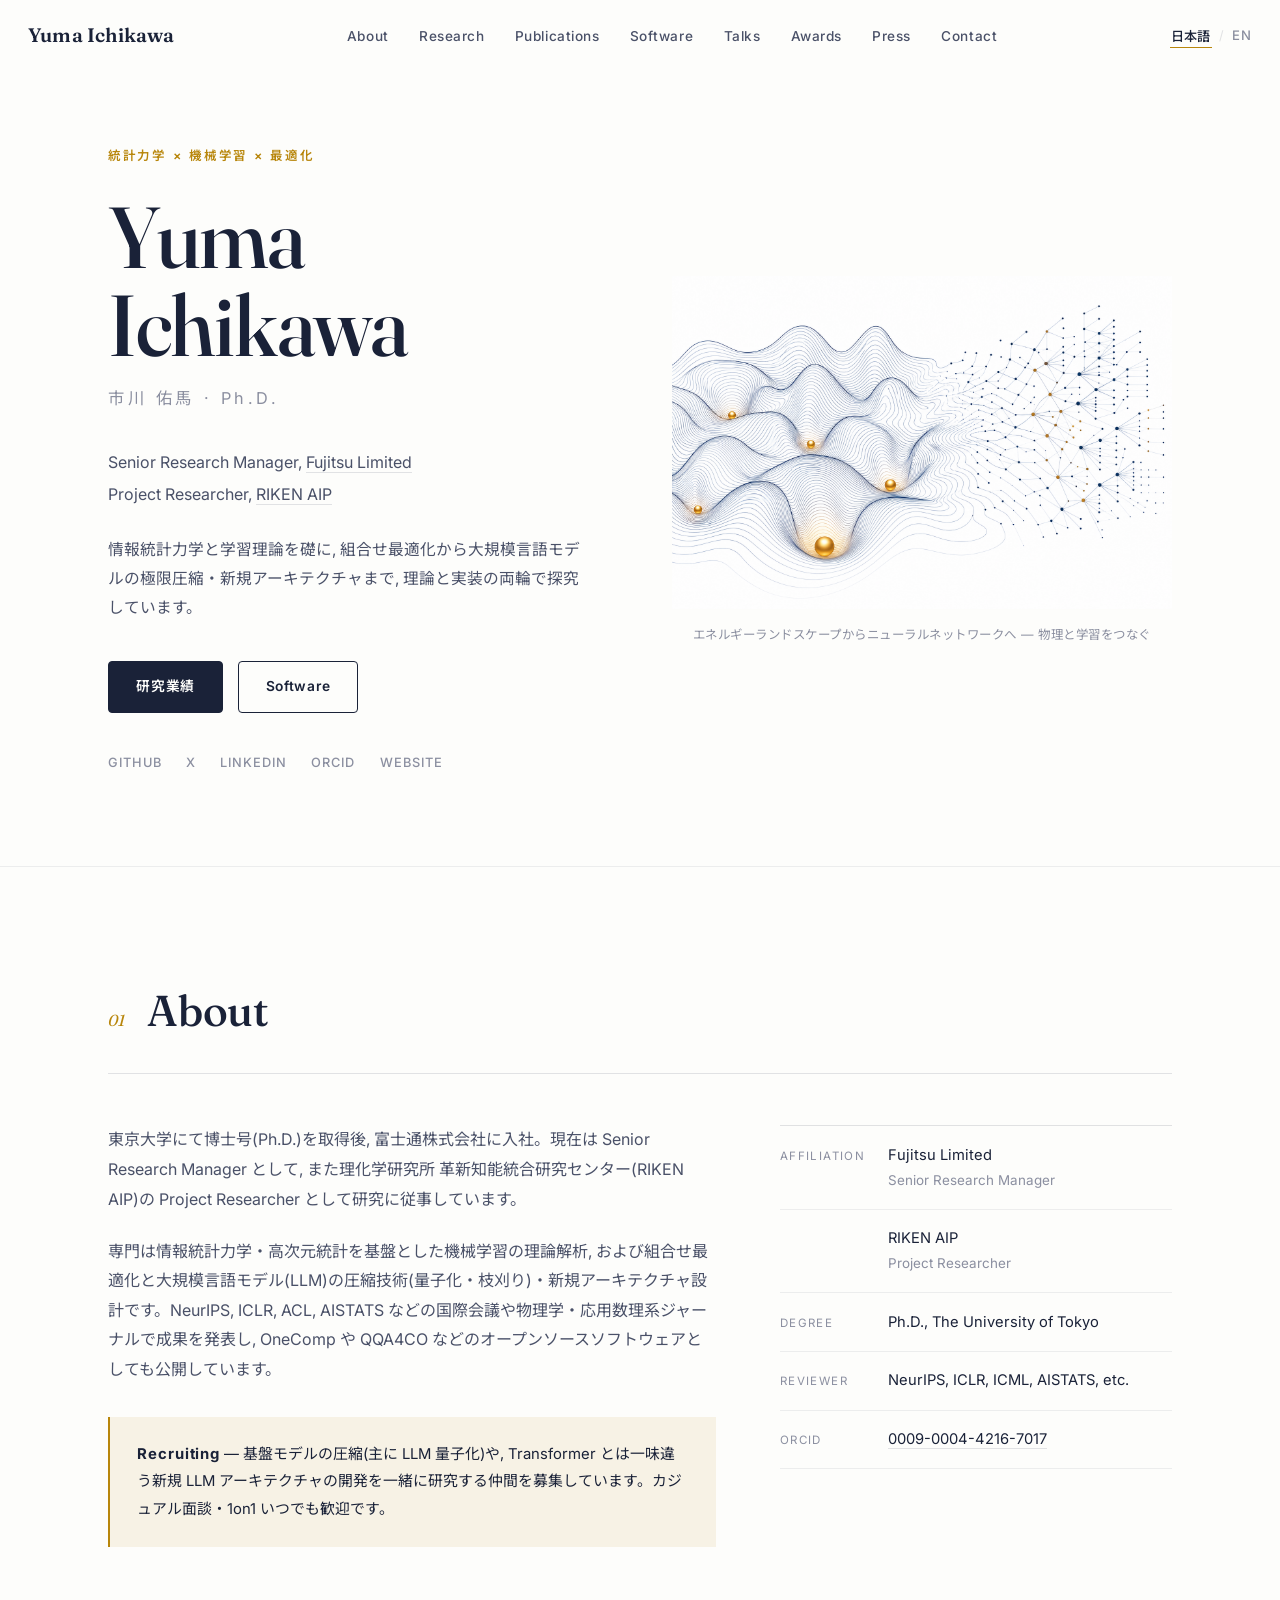
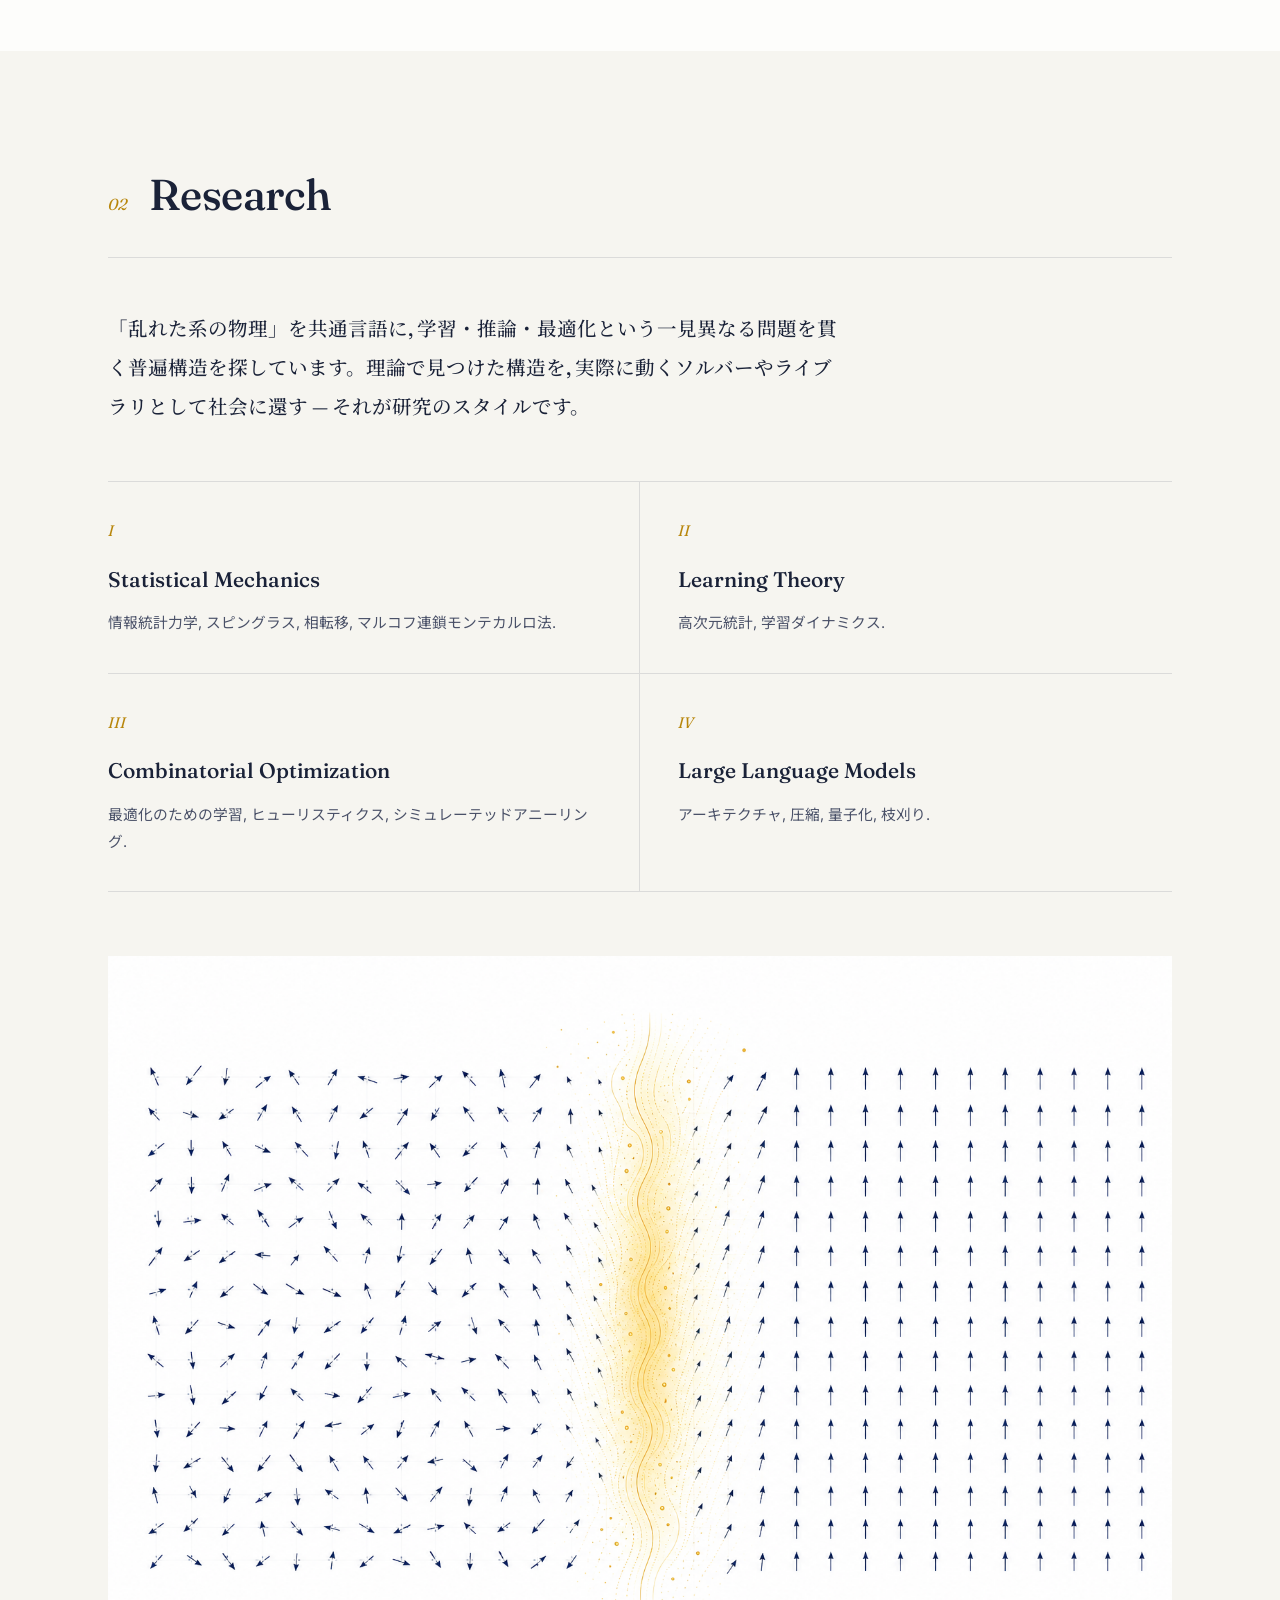
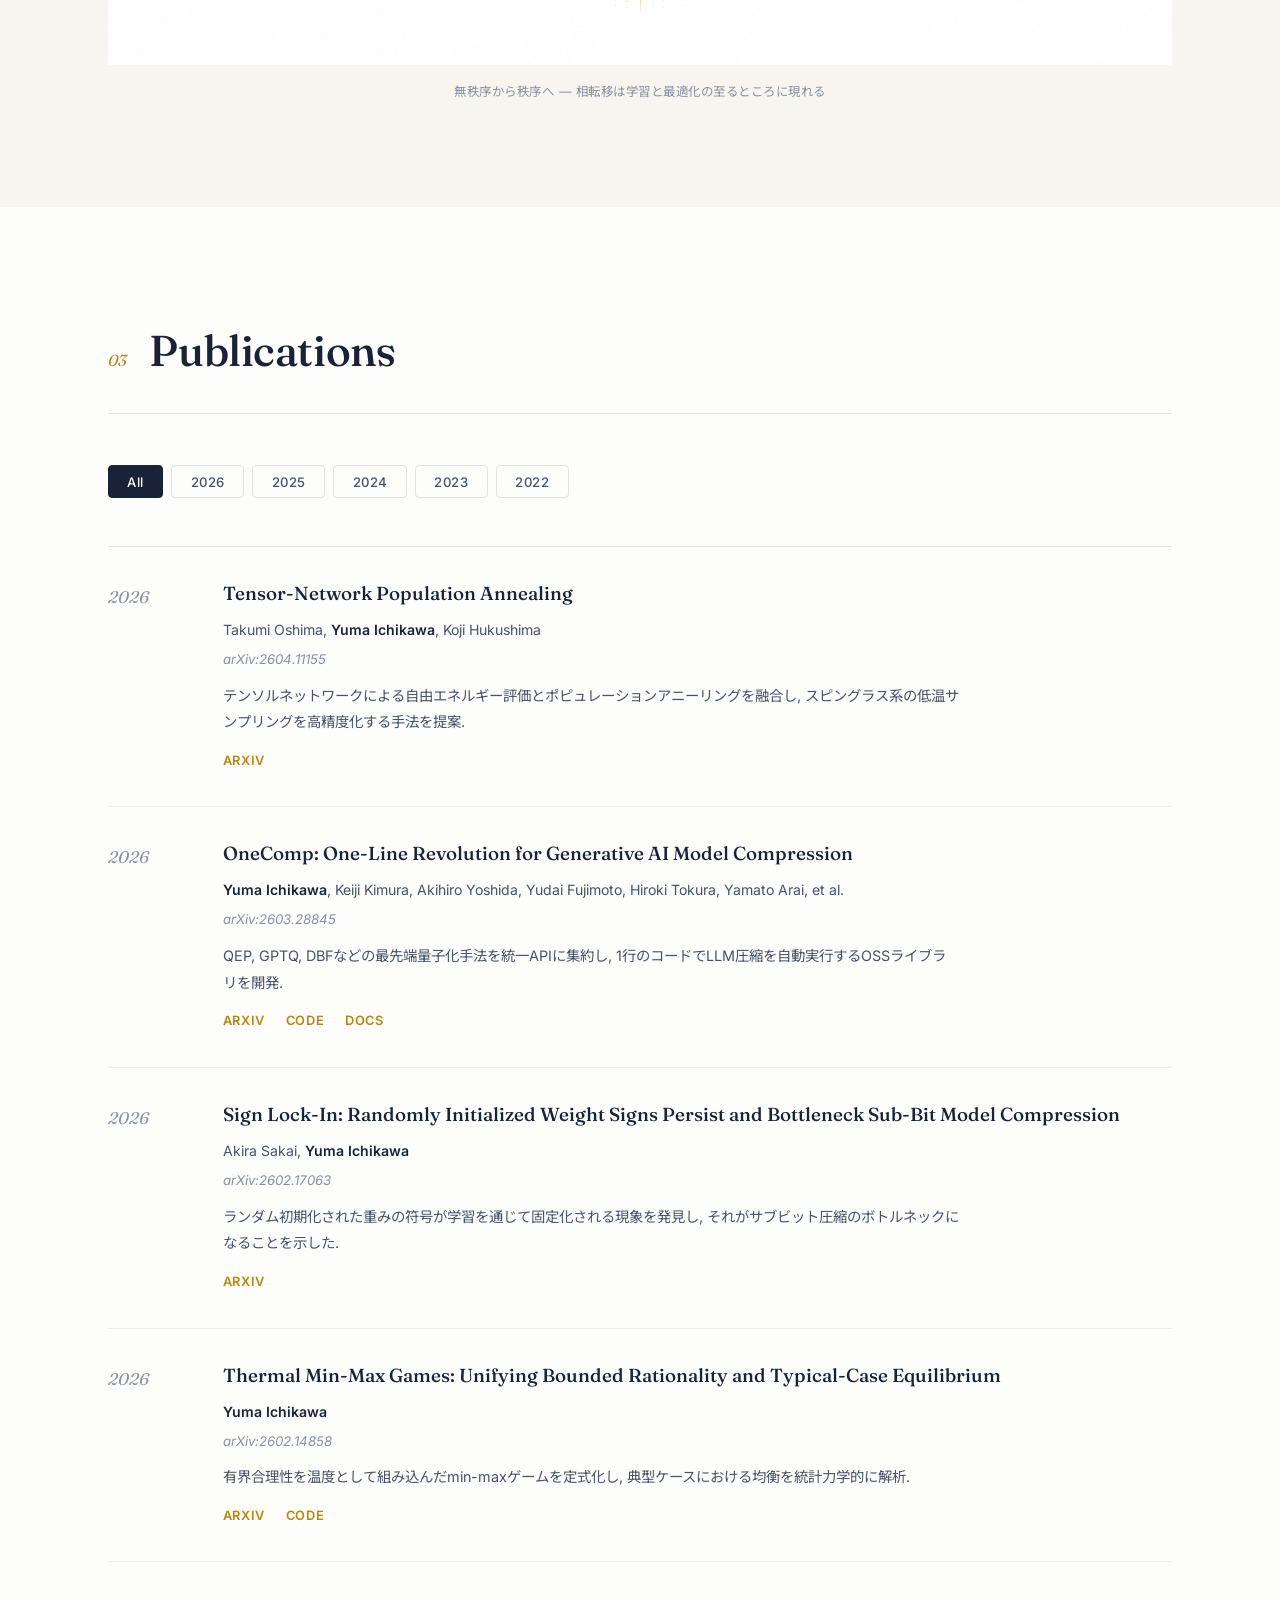
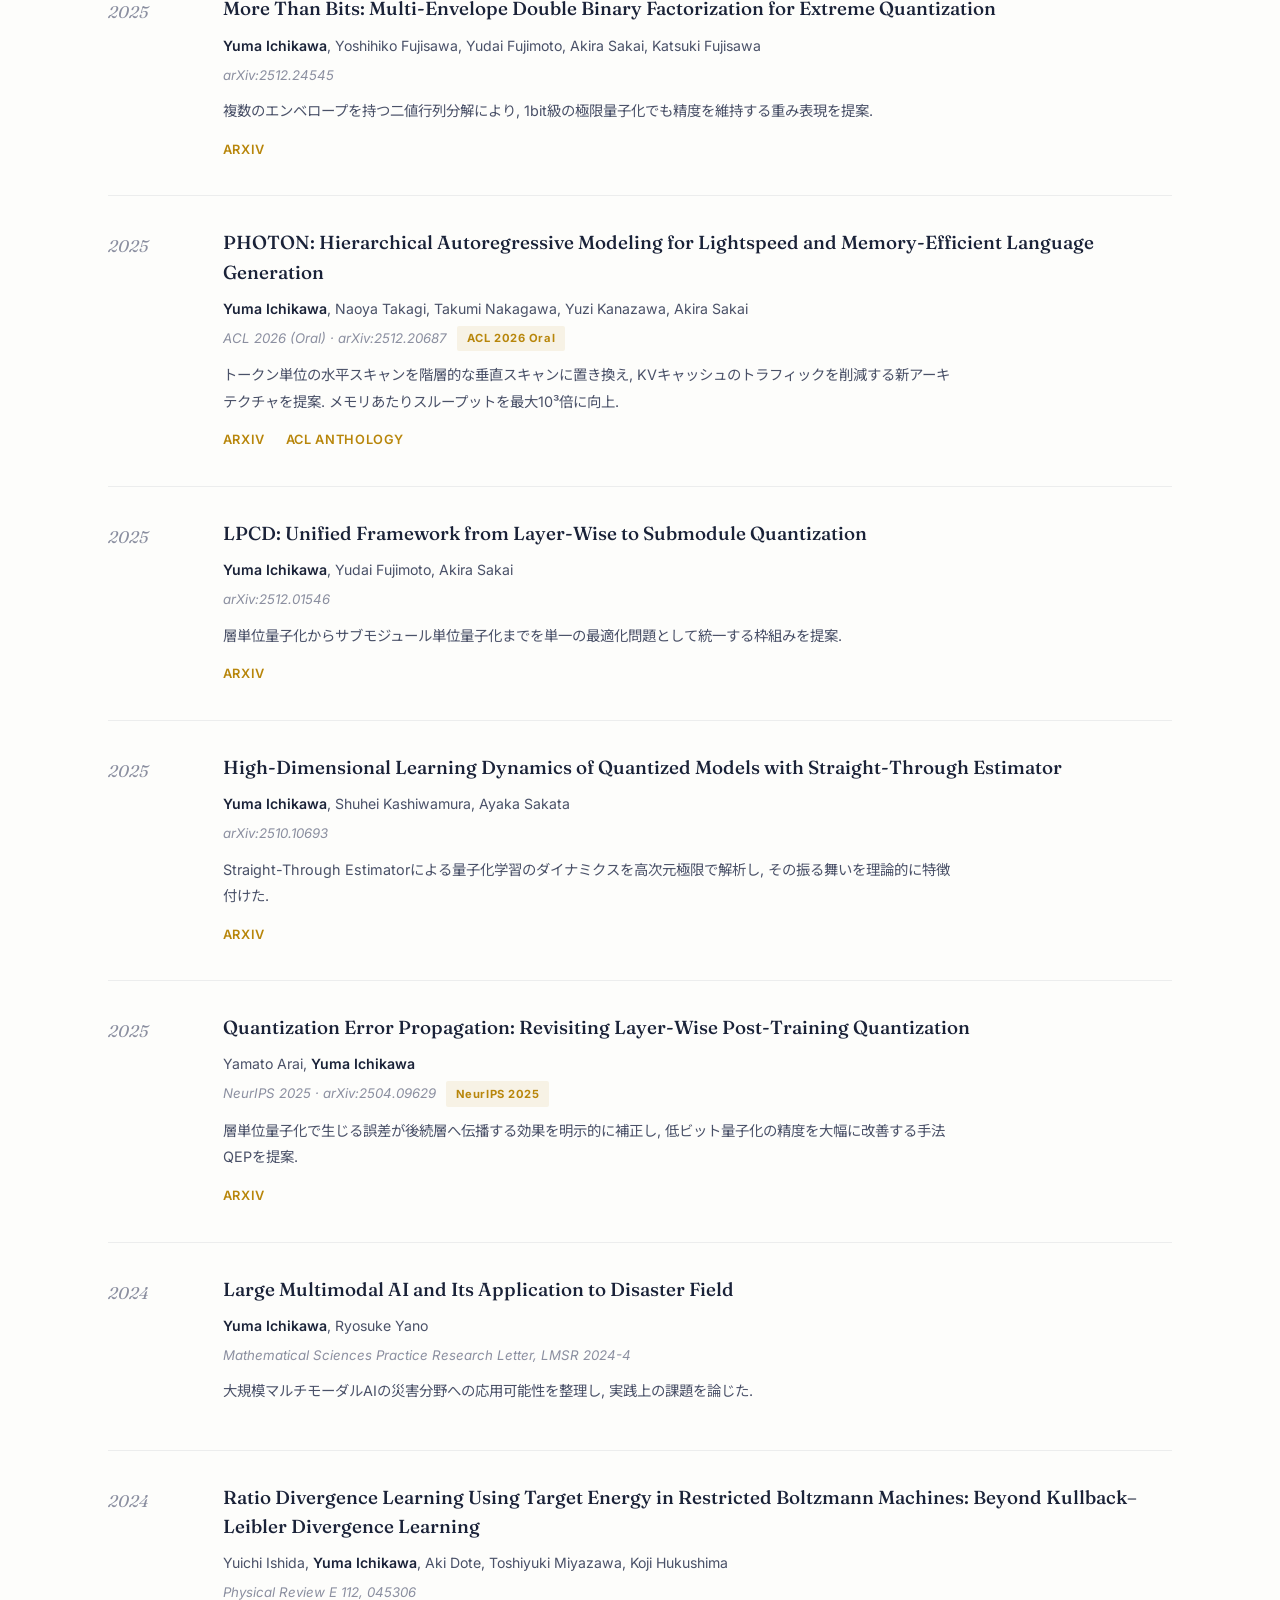
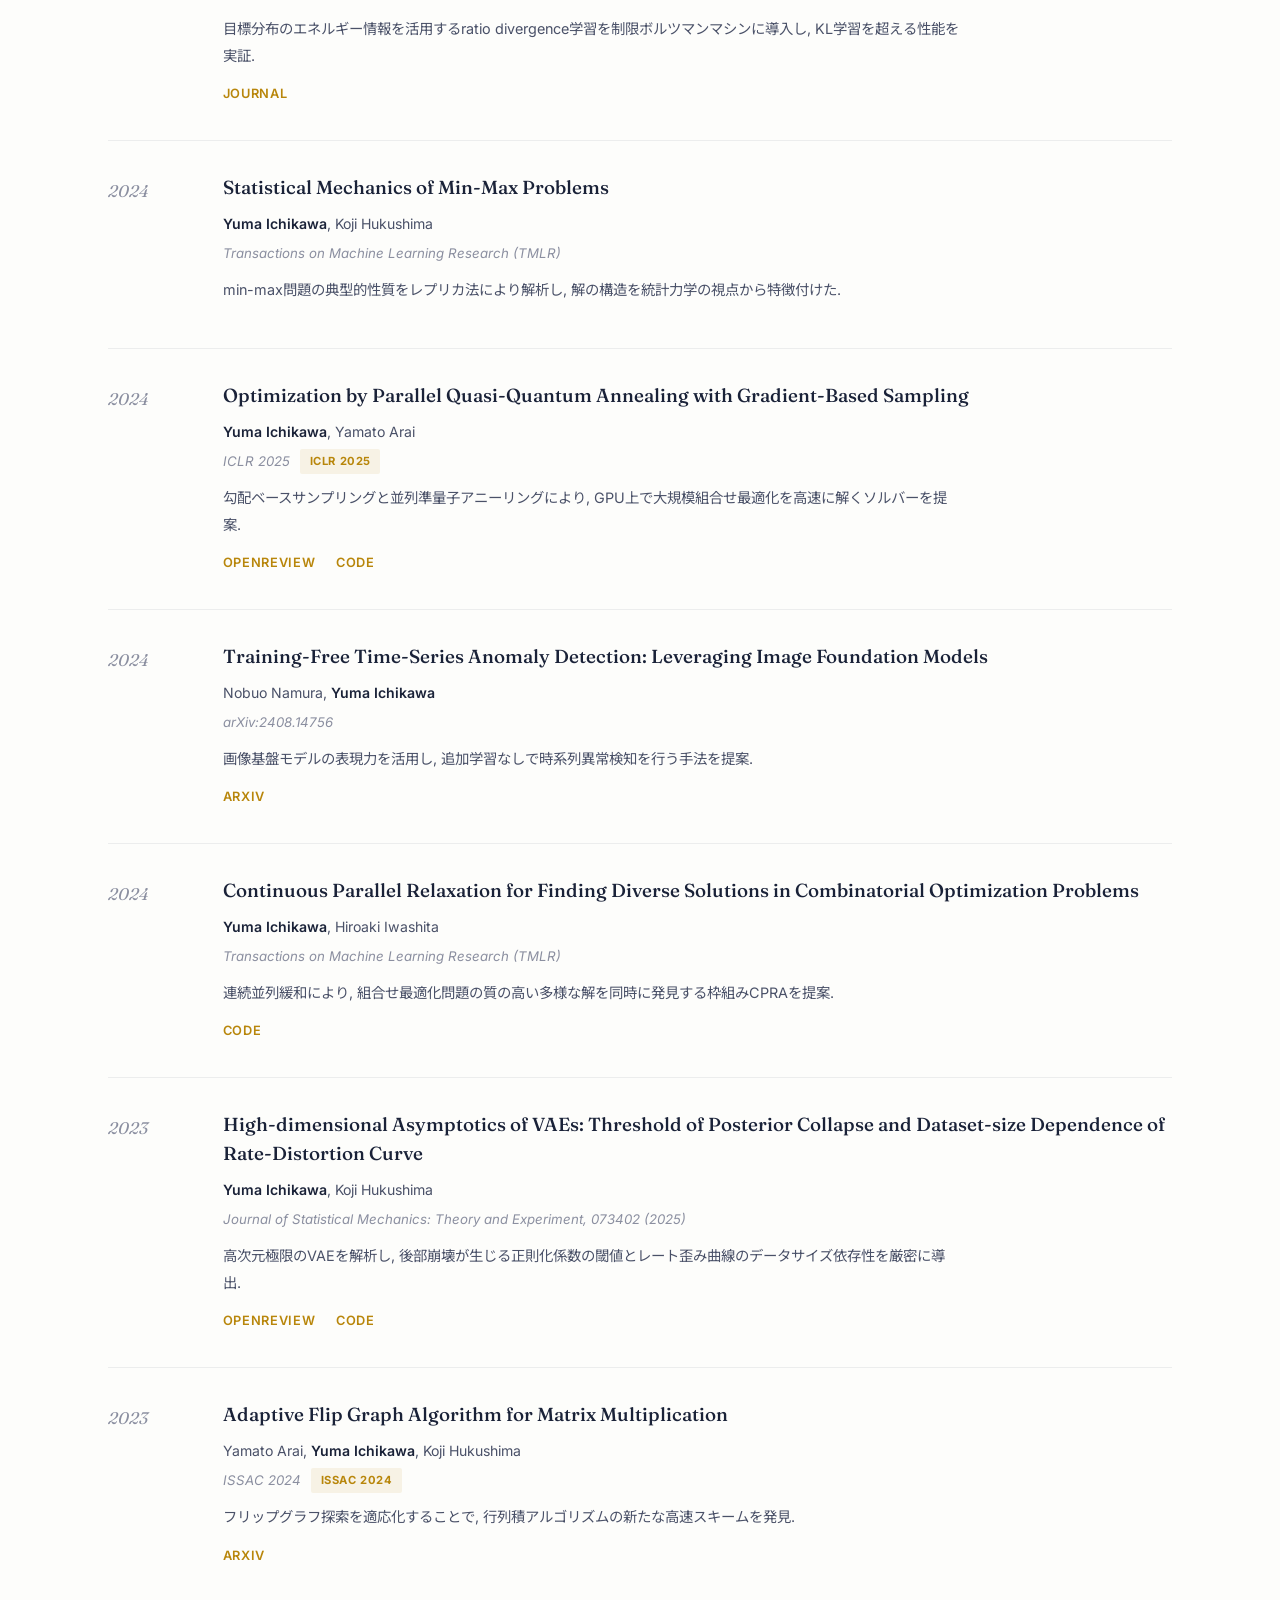
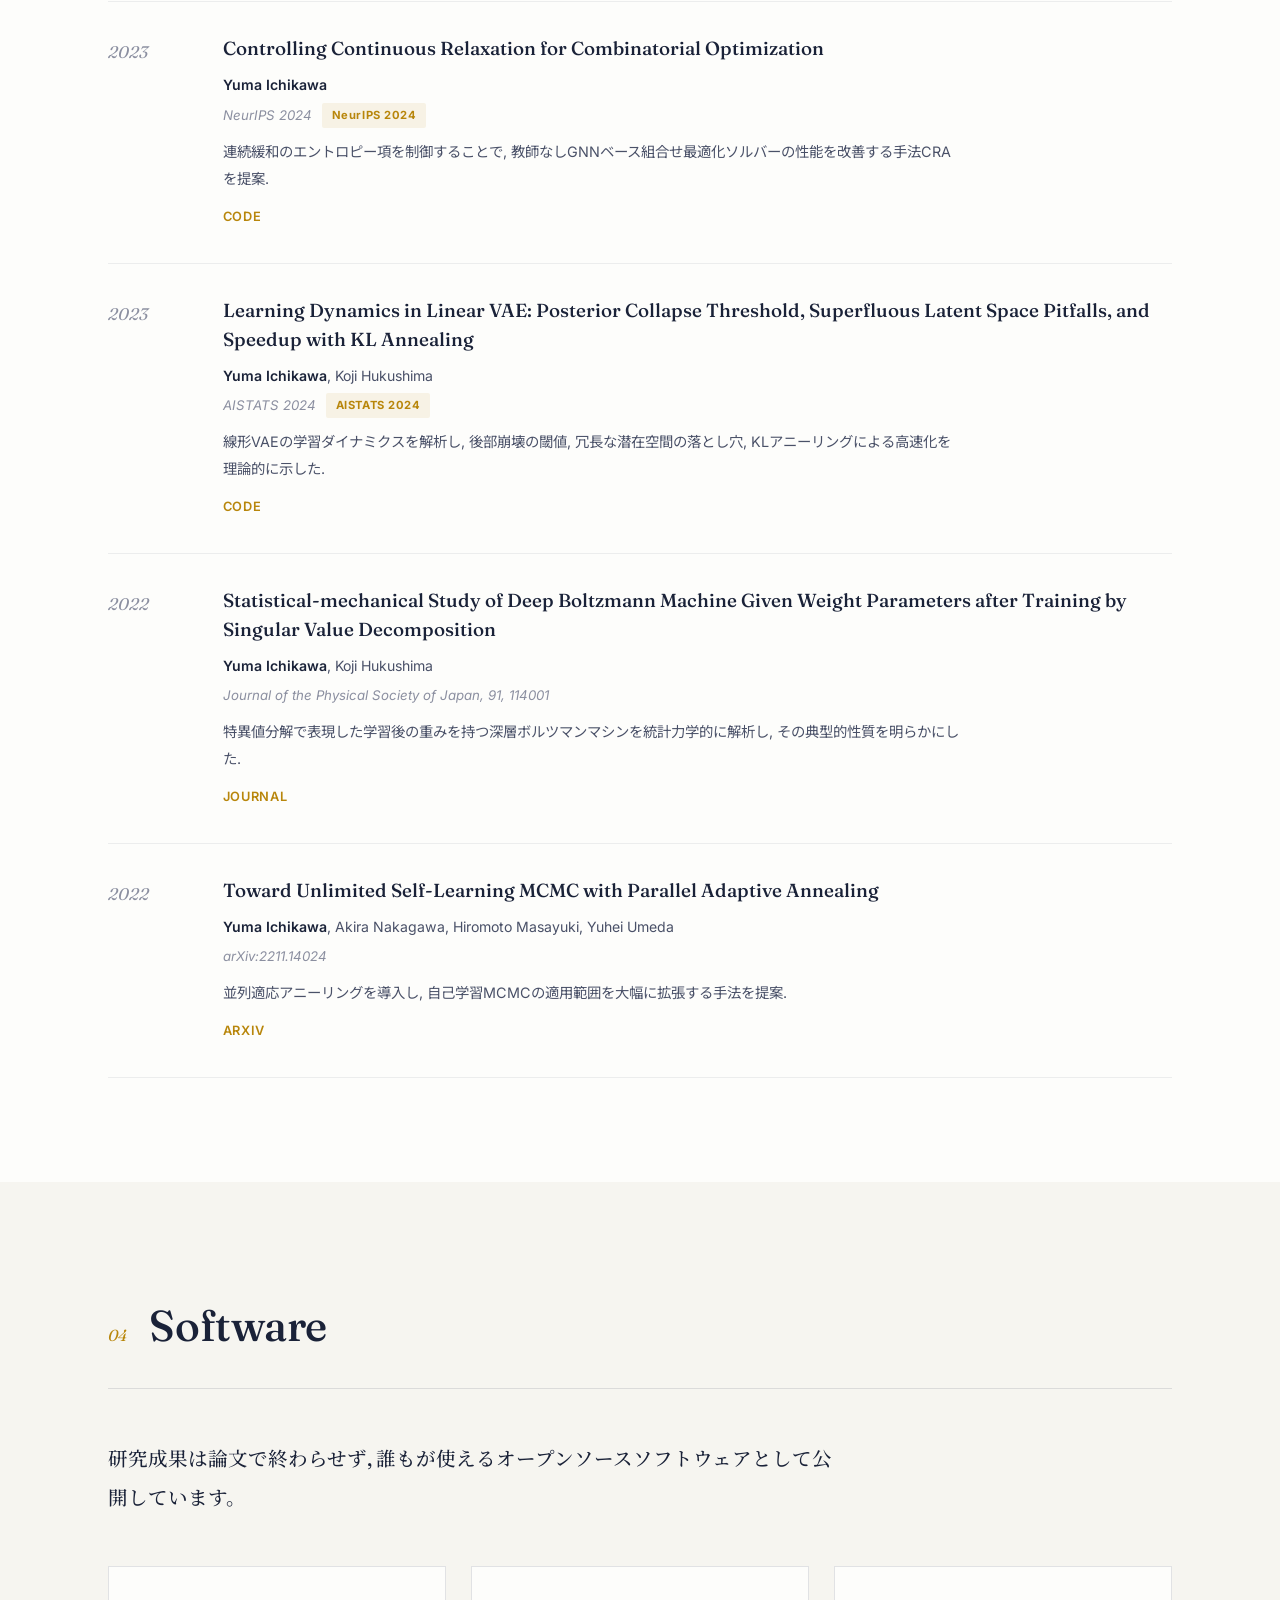
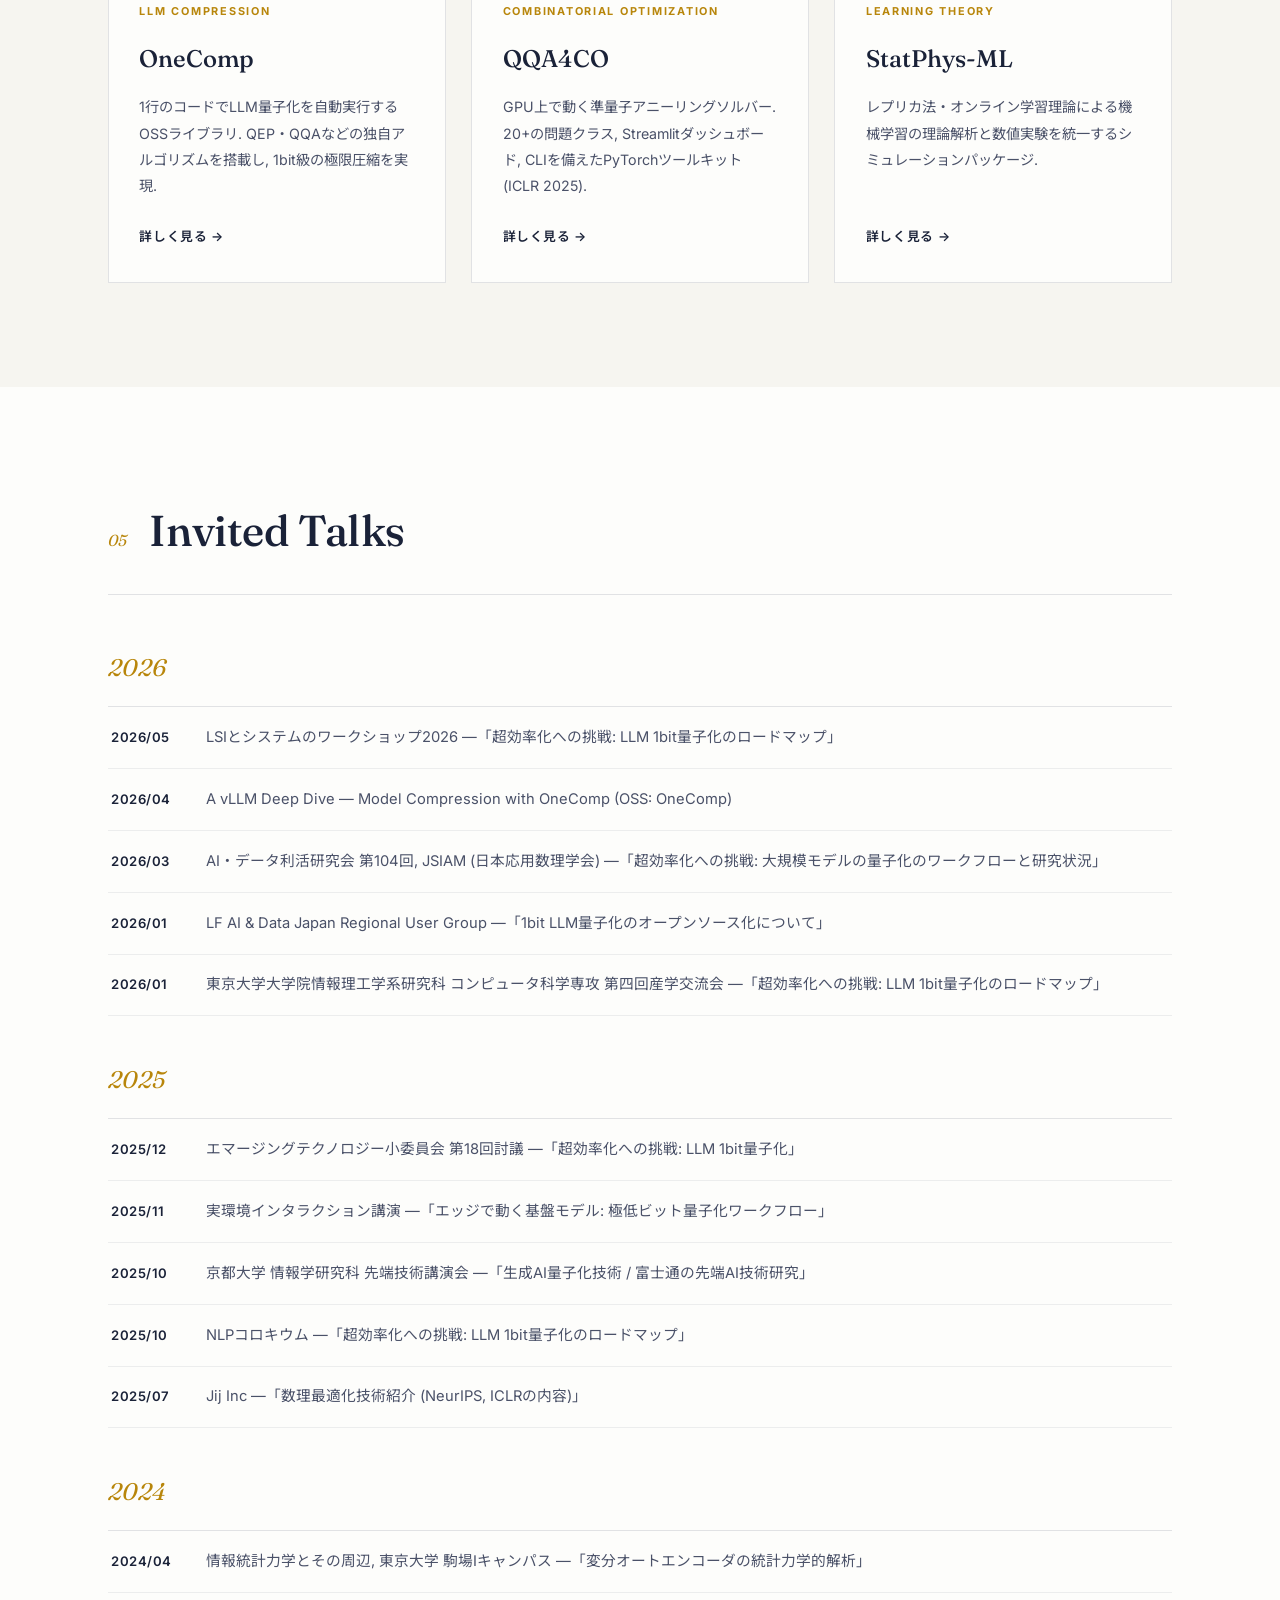
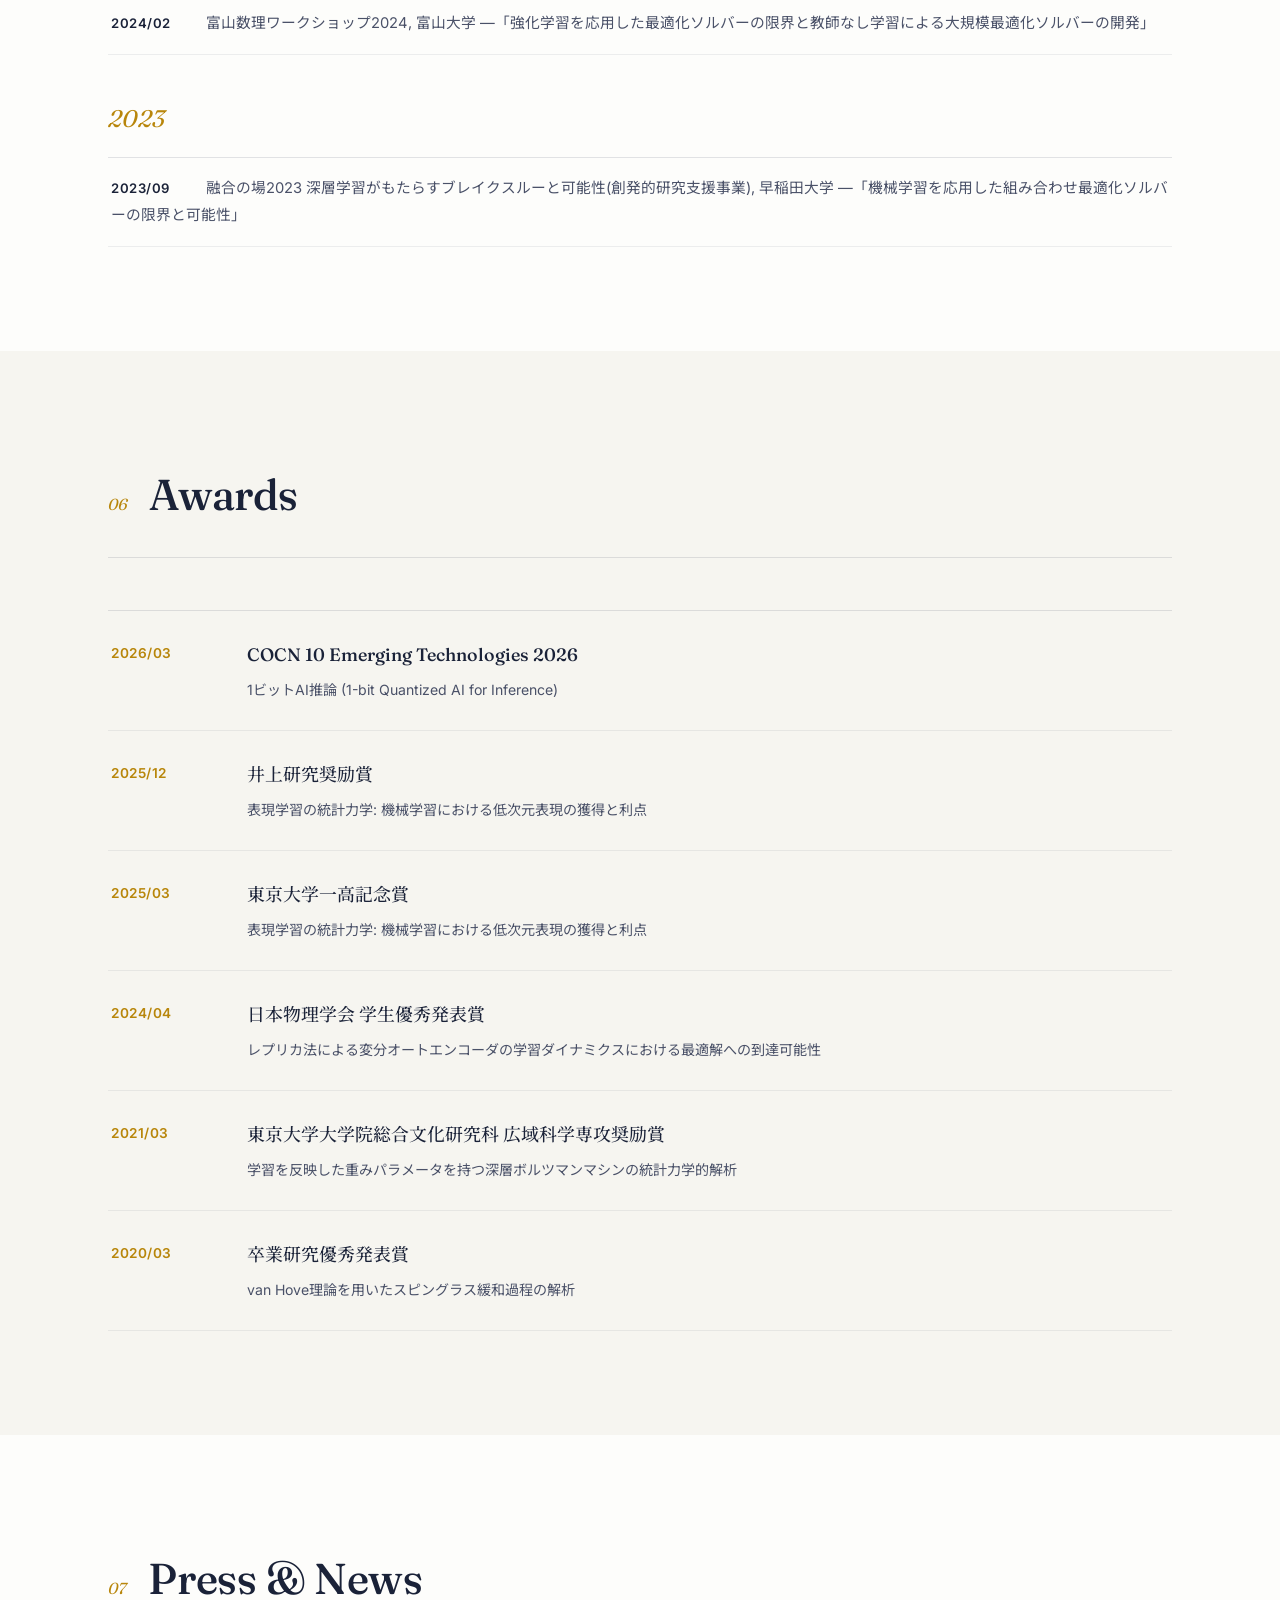
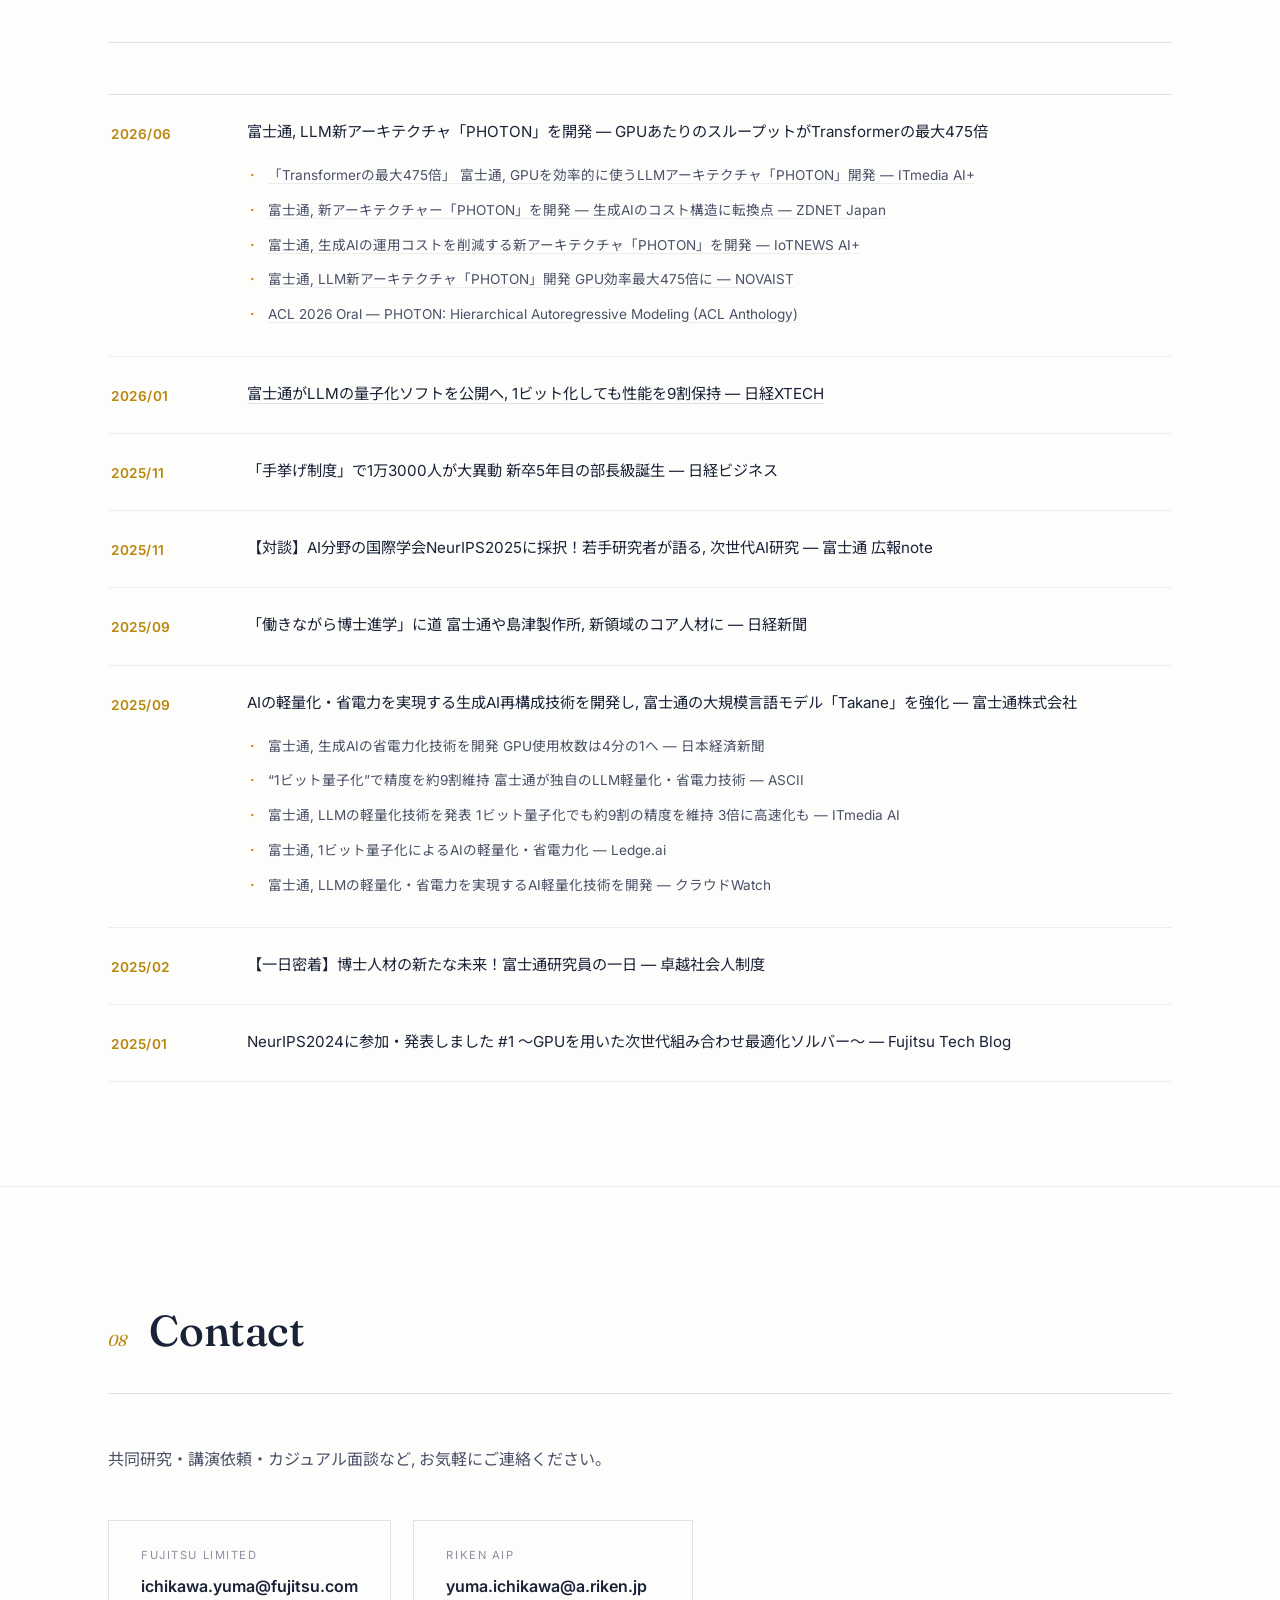
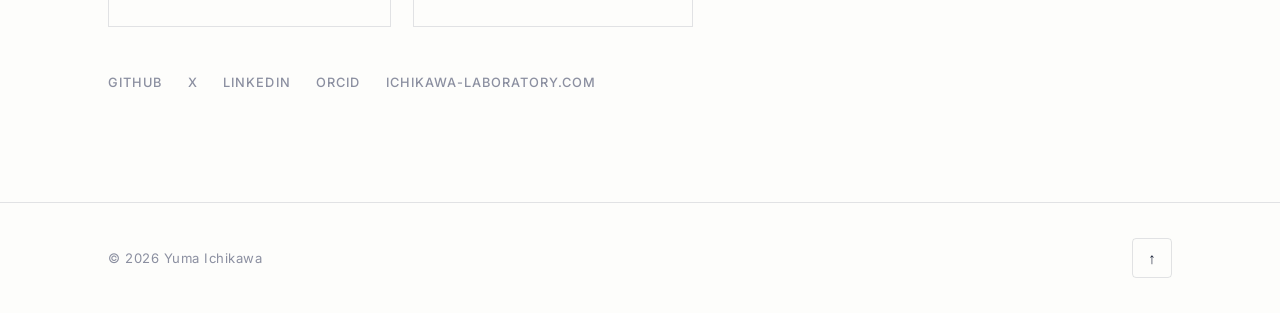
==== commit 0dda2837: "Redesign: white editorial theme, JA/EN toggle, software page, generated artwork, PHOTON press" ====
--- a/index.html
+++ b/index.html
@@ -1,51 +1,52 @@
 <!DOCTYPE html>
-<html lang="ja">
+<html lang="ja" data-lang="ja">
 <head>
 <meta charset="UTF-8" />
 <meta name="viewport" content="width=device-width, initial-scale=1.0" />
-<title>Yuma Ichikawa, Ph.D. | Researcher</title>
+<title>Yuma Ichikawa, Ph.D. — Statistical Mechanics × Machine Learning</title>
 <meta name="description" content="Yuma Ichikawa (市川佑馬), Ph.D. — Senior Research Manager at Fujitsu Limited / Project Researcher at RIKEN AIP. Statistical Mechanics, Learning Theory, Combinatorial Optimization, LLM Compression." />
-<meta name="theme-color" content="#0b0f19" />
-
-<!-- Open Graph -->
+<meta name="theme-color" content="#fdfdfb" />
+
 <meta property="og:title" content="Yuma Ichikawa, Ph.D." />
 <meta property="og:description" content="Senior Research Manager, Fujitsu Limited / Project Researcher, RIKEN AIP. Statistical Mechanics × Learning Theory × Combinatorial Optimization × LLM Compression." />
 <meta property="og:type" content="website" />
+<meta property="og:image" content="assets/img/hero-landscape.png" />
 
 <link rel="icon" href="data:," />
 <link rel="preconnect" href="https://fonts.googleapis.com" />
 <link rel="preconnect" href="https://fonts.gstatic.com" crossorigin />
-<link href="https://fonts.googleapis.com/css2?family=Inter:wght@400;500;600;700;800&family=Newsreader:ital,wght@0,500;0,600;1,500&display=swap" rel="stylesheet" />
+<link href="https://fonts.googleapis.com/css2?family=Fraunces:ital,opsz,wght@0,9..144,300..700;1,9..144,300..700&family=Inter:wght@400;500;600;700&family=Noto+Sans+JP:wght@400;500;700&family=Noto+Serif+JP:wght@500;600&display=swap" rel="stylesheet" />
 <link rel="stylesheet" href="css/style.css" />
 </head>
 <body>
 
-<div class="noise-overlay" aria-hidden="true"></div>
 <div class="progress-bar" id="progressBar"></div>
 
-<!-- ========== HEADER / NAV ========== -->
+<!-- ========== HEADER ========== -->
 <header class="site-header" id="siteHeader">
-  <nav class="nav container">
-    <a href="#home" class="logo">Y.I<span class="dot">.</span></a>
-
-    <button class="nav-toggle" id="navToggle" aria-label="メニューを開く" aria-expanded="false">
-      <span></span><span></span><span></span>
+  <nav class="nav container-wide">
+    <a href="#home" class="wordmark">Yuma&nbsp;Ichikawa</a>
+
+    <button class="nav-toggle" id="navToggle" aria-label="Menu" aria-expanded="false">
+      <span></span><span></span>
     </button>
 
     <ul class="nav-links" id="navLinks">
       <li><a href="#about" class="nav-link">About</a></li>
       <li><a href="#research" class="nav-link">Research</a></li>
       <li><a href="#publications" class="nav-link">Publications</a></li>
+      <li><a href="software.html" class="nav-link">Software</a></li>
       <li><a href="#talks" class="nav-link">Talks</a></li>
       <li><a href="#awards" class="nav-link">Awards</a></li>
       <li><a href="#press" class="nav-link">Press</a></li>
       <li><a href="#contact" class="nav-link">Contact</a></li>
     </ul>
 
-    <button class="theme-toggle" id="themeToggle" aria-label="テーマ切替">
-      <svg class="icon-sun" viewBox="0 0 24 24" fill="none" stroke="currentColor" stroke-width="2"><circle cx="12" cy="12" r="4"/><path d="M12 2v2M12 20v2M4.93 4.93l1.41 1.41M17.66 17.66l1.41 1.41M2 12h2M20 12h2M6.34 17.66l-1.41 1.41M19.07 4.93l-1.41 1.41"/></svg>
-      <svg class="icon-moon" viewBox="0 0 24 24" fill="none" stroke="currentColor" stroke-width="2"><path d="M21 12.79A9 9 0 1 1 11.21 3 7 7 0 0 0 21 12.79z"/></svg>
-    </button>
+    <div class="lang-switch" role="group" aria-label="Language">
+      <button class="lang-btn" id="langJa" data-set-lang="ja">日本語</button>
+      <span class="lang-sep">/</span>
+      <button class="lang-btn" id="langEn" data-set-lang="en">EN</button>
+    </div>
   </nav>
 </header>
 
@@ -53,125 +54,154 @@
 
   <!-- ========== HERO ========== -->
   <section class="hero" id="home">
-    <div class="hero-bg" aria-hidden="true">
-      <div class="orb orb-1"></div>
-      <div class="orb orb-2"></div>
-      <div class="grid-lines"></div>
-    </div>
-
-    <div class="container hero-inner">
-      <p class="hero-kicker reveal">Ph.D. / Researcher</p>
-      <h1 class="hero-title reveal">
-        <span class="hero-name">Yuma Ichikawa</span>
-        <span class="hero-name-jp">市川佑馬</span>
-      </h1>
-      <p class="hero-role reveal">
-        Senior Research Manager, <strong>Fujitsu Limited</strong> &middot;
-        Project Researcher, <strong>RIKEN AIP</strong>
-      </p>
-      <p class="hero-tagline reveal">
-        統計力学・学習理論の視点から、組合せ最適化と大規模言語モデル(LLM)の圧縮・新規アーキテクチャ設計を研究しています。
-      </p>
-
-      <div class="hero-actions reveal">
-        <a href="#publications" class="btn btn-primary">Publications を見る</a>
-        <a href="#contact" class="btn btn-ghost">連絡する</a>
-      </div>
-
-      <div class="hero-socials reveal">
-        <a href="https://twitter.com/yuma_1_or" target="_blank" rel="noopener" aria-label="X (Twitter)" class="social-btn">
-          <svg viewBox="0 0 24 24" fill="currentColor"><path d="M18.9 2H22l-7.6 8.7L23.3 22h-7.1l-5.6-7.3L4.1 22H1l8.2-9.3L1 2h7.3l5.1 6.7L18.9 2Zm-1.2 18h1.9L7.4 4H5.3l12.4 16Z"/></svg>
-        </a>
-        <a href="https://linkedin.com/in/ichikawayuma1111" target="_blank" rel="noopener" aria-label="LinkedIn" class="social-btn">
-          <svg viewBox="0 0 24 24" fill="currentColor"><path d="M20.45 20.45h-3.56v-5.58c0-1.33-.02-3.04-1.85-3.04-1.86 0-2.14 1.45-2.14 2.94v5.68H9.34V9h3.42v1.56h.05c.48-.9 1.64-1.85 3.38-1.85 3.6 0 4.27 2.37 4.27 5.46v6.28ZM5.34 7.43a2.07 2.07 0 1 1 0-4.13 2.07 2.07 0 0 1 0 4.13ZM7.12 20.45H3.56V9h3.56v11.45Z"/></svg>
-        </a>
-        <a href="https://orcid.org/0009-0004-4216-7017" target="_blank" rel="noopener" aria-label="ORCID" class="social-btn">
-          <svg viewBox="0 0 24 24" fill="currentColor"><path d="M12 2C6.48 2 2 6.48 2 12s4.48 10 10 10 10-4.48 10-10S17.52 2 12 2ZM7.37 6.5a1.13 1.13 0 1 1 0 2.26 1.13 1.13 0 0 1 0-2.26ZM8.28 18h-1.8V9.7h1.8V18Zm3.15 0H9.63V9.7h3.14c2.98 0 4.29 2.13 4.29 4.15 0 2.2-1.72 4.15-4.28 4.15Zm-.02-6.75h-1.28v5.24h1.24c1.87 0 2.9-1.34 2.9-2.62 0-1.42-.99-2.62-2.86-2.62Z"/></svg>
-        </a>
-        <a href="https://github.com/Yuma-Ichikawa" target="_blank" rel="noopener" aria-label="GitHub" class="social-btn">
-          <svg viewBox="0 0 24 24" fill="currentColor"><path d="M12 2C6.48 2 2 6.58 2 12.25c0 4.53 2.87 8.37 6.84 9.73.5.1.68-.22.68-.5 0-.24-.01-.87-.01-1.7-2.78.62-3.37-1.37-3.37-1.37-.46-1.2-1.11-1.52-1.11-1.52-.91-.64.07-.63.07-.63 1 .07 1.53 1.05 1.53 1.05.9 1.57 2.34 1.12 2.91.86.09-.67.35-1.12.64-1.38-2.22-.26-4.56-1.14-4.56-5.06 0-1.12.39-2.03 1.03-2.75-.1-.26-.45-1.3.1-2.7 0 0 .84-.28 2.75 1.05a9.3 9.3 0 0 1 5 0c1.91-1.33 2.75-1.05 2.75-1.05.55 1.4.2 2.44.1 2.7.64.72 1.03 1.63 1.03 2.75 0 3.93-2.34 4.79-4.57 5.05.36.32.68.94.68 1.9 0 1.37-.01 2.47-.01 2.81 0 .28.18.6.69.5A10.26 10.26 0 0 0 22 12.25C22 6.58 17.52 2 12 2Z"/></svg>
-        </a>
-        <a href="mailto:ichikawa.yuma@fujitsu.com" aria-label="Email" class="social-btn">
-          <svg viewBox="0 0 24 24" fill="none" stroke="currentColor" stroke-width="2"><rect x="3" y="5" width="18" height="14" rx="2"/><path d="m3 7 9 6 9-6"/></svg>
-        </a>
-      </div>
-    </div>
-
-    <a href="#about" class="scroll-cue" aria-label="下にスクロール"><span></span></a>
+    <div class="container hero-grid">
+      <div class="hero-copy">
+        <p class="hero-kicker reveal">
+          <span class="ja">統計力学 × 機械学習 × 最適化</span><span class="en">Statistical Mechanics × Machine Learning × Optimization</span>
+        </p>
+        <h1 class="hero-name reveal">Yuma<br />Ichikawa</h1>
+        <p class="hero-name-jp reveal"><span class="ja">市川 佑馬 &middot; Ph.D.</span><span class="en">Ph.D. (The University of Tokyo)</span></p>
+
+        <p class="hero-role reveal">
+          Senior Research Manager, <a href="https://www.fujitsu.com/" target="_blank" rel="noopener">Fujitsu Limited</a><br />
+          Project Researcher, <a href="https://aip.riken.jp/" target="_blank" rel="noopener">RIKEN AIP</a>
+        </p>
+
+        <p class="hero-tagline reveal">
+          <span class="ja">情報統計力学と学習理論を礎に, 組合せ最適化から大規模言語モデルの極限圧縮・新規アーキテクチャまで, 理論と実装の両輪で探究しています。</span>
+          <span class="en">Grounded in statistical mechanics and learning theory, I explore everything from combinatorial optimization to extreme LLM compression and novel architectures — in both theory and practice.</span>
+        </p>
+
+        <div class="hero-actions reveal">
+          <a href="#publications" class="btn btn-solid"><span class="ja">研究業績</span><span class="en">Publications</span></a>
+          <a href="software.html" class="btn btn-line">Software</a>
+        </div>
+
+        <div class="hero-socials reveal">
+          <a href="https://github.com/Yuma-Ichikawa" target="_blank" rel="noopener" aria-label="GitHub">GitHub</a>
+          <a href="https://twitter.com/yuma_1_or" target="_blank" rel="noopener" aria-label="X">X</a>
+          <a href="https://linkedin.com/in/ichikawayuma1111" target="_blank" rel="noopener" aria-label="LinkedIn">LinkedIn</a>
+          <a href="https://orcid.org/0009-0004-4216-7017" target="_blank" rel="noopener" aria-label="ORCID">ORCID</a>
+          <a href="https://ichikawa-laboratory.com/" target="_blank" rel="noopener" aria-label="Website">Website</a>
+        </div>
+      </div>
+
+      <figure class="hero-art reveal">
+        <img src="assets/img/hero-landscape.png" alt="Energy landscape flowing into a neural network — the research philosophy of connecting statistical mechanics and machine learning" />
+        <figcaption>
+          <span class="ja">エネルギーランドスケープからニューラルネットワークへ — 物理と学習をつなぐ</span>
+          <span class="en">From energy landscapes to neural networks — bridging physics and learning</span>
+        </figcaption>
+      </figure>
+    </div>
   </section>
 
   <!-- ========== ABOUT ========== -->
   <section class="section" id="about">
     <div class="container">
-      <p class="section-kicker reveal">About</p>
-      <h2 class="section-title reveal">自己紹介</h2>
-
-      <div class="about-grid reveal">
-        <div class="about-text">
-          <p>
-            東京大学にて博士号(Ph.D.)を取得後、富士通株式会社に入社。現在は Senior Research Manager として、
-            理化学研究所 革新知能統合研究センター(RIKEN AIP)では Project Researcher として研究活動を行っています。
-          </p>
-          <p>
-            専門は情報統計力学・学習理論を基盤とした、組合せ最適化と機械学習の理論解析、および大規模言語モデル(LLM)の
-            アーキテクチャ設計・圧縮技術(量子化・枝刈り)です。国際会議(NeurIPS, ICLR, ICML, AISTATS 等)や
-            物理学・応用数理系ジャーナルへの論文発表に加え、社内外での講演・技術発信も積極的に行っています。
-          </p>
-          <p class="about-callout">
-            <strong>Recruiting:</strong> 基盤モデルの圧縮(主に LLM 量子化)や、Transformer とは一味違う新規 LLM
-            アーキテクチャの開発を一緒に研究する仲間を募集しています。カジュアル面談・1on1 いつでも歓迎です。お気軽にご連絡ください。
-          </p>
+      <div class="section-head reveal">
+        <span class="section-no">01</span>
+        <h2 class="section-title">About</h2>
+      </div>
+
+      <div class="about-grid">
+        <div class="about-text reveal">
+          <p>
+            <span class="ja">東京大学にて博士号(Ph.D.)を取得後, 富士通株式会社に入社。現在は Senior Research Manager として, また理化学研究所 革新知能統合研究センター(RIKEN AIP)の Project Researcher として研究に従事しています。</span>
+            <span class="en">After receiving a Ph.D. from The University of Tokyo, I joined Fujitsu Limited, where I currently serve as a Senior Research Manager. I am also a Project Researcher at the RIKEN Center for Advanced Intelligence Project (AIP).</span>
+          </p>
+          <p>
+            <span class="ja">専門は情報統計力学・高次元統計を基盤とした機械学習の理論解析, および組合せ最適化と大規模言語モデル(LLM)の圧縮技術(量子化・枝刈り)・新規アーキテクチャ設計です。NeurIPS, ICLR, ACL, AISTATS などの国際会議や物理学・応用数理系ジャーナルで成果を発表し, OneComp や QQA4CO などのオープンソースソフトウェアとしても公開しています。</span>
+            <span class="en">My expertise lies in the theoretical analysis of machine learning via statistical mechanics and high-dimensional statistics, combinatorial optimization, and LLM compression (quantization and pruning) as well as novel architecture design. I publish at venues such as NeurIPS, ICLR, ACL, and AISTATS, and release open-source software including OneComp and QQA4CO.</span>
+          </p>
+          <div class="about-callout">
+            <p>
+              <span class="ja"><strong>Recruiting</strong> — 基盤モデルの圧縮(主に LLM 量子化)や, Transformer とは一味違う新規 LLM アーキテクチャの開発を一緒に研究する仲間を募集しています。カジュアル面談・1on1 いつでも歓迎です。</span>
+              <span class="en"><strong>Recruiting</strong> — We are looking for researchers to advance foundation-model compression (primarily quantization) and to build next-generation, non-Transformer LLMs. Casual chats and 1-on-1s are always welcome.</span>
+            </p>
+          </div>
         </div>
 
-        <div class="about-card">
-          <ul class="fact-list">
-            <li><span class="fact-label">Affiliation</span><span class="fact-value">Fujitsu Limited (Senior Research Manager)<br />RIKEN AIP (Project Researcher)</span></li>
-            <li><span class="fact-label">Degree</span><span class="fact-value">Ph.D., The University of Tokyo</span></li>
-            <li><span class="fact-label">Website</span><span class="fact-value"><a href="https://ichikawa-laboratory.com/" target="_blank" rel="noopener">ichikawa-laboratory.com</a></span></li>
-            <li><span class="fact-label">ORCID</span><span class="fact-value"><a href="https://orcid.org/0009-0004-4216-7017" target="_blank" rel="noopener">0009-0004-4216-7017</a></span></li>
-            <li><span class="fact-label">Reviewer</span><span class="fact-value">NeurIPS, ICLR, ICML, AISTATS, etc.</span></li>
-          </ul>
-        </div>
+        <aside class="about-facts reveal">
+          <dl>
+            <div><dt>Affiliation</dt><dd>Fujitsu Limited<br /><span class="muted">Senior Research Manager</span></dd></div>
+            <div><dt></dt><dd>RIKEN AIP<br /><span class="muted">Project Researcher</span></dd></div>
+            <div><dt>Degree</dt><dd>Ph.D., The University of Tokyo</dd></div>
+            <div><dt>Reviewer</dt><dd>NeurIPS, ICLR, ICML, AISTATS, etc.</dd></div>
+            <div><dt>ORCID</dt><dd><a href="https://orcid.org/0009-0004-4216-7017" target="_blank" rel="noopener">0009-0004-4216-7017</a></dd></div>
+          </dl>
+        </aside>
       </div>
     </div>
   </section>
 
   <!-- ========== RESEARCH ========== -->
-  <section class="section section-alt" id="research">
+  <section class="section section-tinted" id="research">
     <div class="container">
-      <p class="section-kicker reveal">Research</p>
-      <h2 class="section-title reveal">Research Topics</h2>
+      <div class="section-head reveal">
+        <span class="section-no">02</span>
+        <h2 class="section-title">Research</h2>
+      </div>
+
+      <div class="research-lead reveal">
+        <p>
+          <span class="ja">「乱れた系の物理」を共通言語に, 学習・推論・最適化という一見異なる問題を貫く普遍構造を探しています。理論で見つけた構造を, 実際に動くソルバーやライブラリとして社会に還す — それが研究のスタイルです。</span>
+          <span class="en">With the physics of disordered systems as a common language, I search for universal structures that run through learning, inference, and optimization — and return what theory reveals to society as working solvers and libraries.</span>
+        </p>
+      </div>
 
       <div class="research-grid">
-        <div class="research-card reveal">
-          <div class="research-icon">01</div>
+        <article class="research-card reveal">
+          <span class="research-index">I</span>
           <h3>Statistical Mechanics</h3>
-          <p>Information Statistical Mechanics, Spin Glass, Phase Transition, Markov Chain Monte Carlo</p>
-        </div>
-        <div class="research-card reveal">
-          <div class="research-icon">02</div>
+          <p>
+            <span class="ja">情報統計力学, スピングラス, 相転移, マルコフ連鎖モンテカルロ法.</span>
+            <span class="en">Information statistical mechanics, spin glasses, phase transitions, Markov chain Monte Carlo.</span>
+          </p>
+        </article>
+        <article class="research-card reveal">
+          <span class="research-index">II</span>
           <h3>Learning Theory</h3>
-          <p>High-Dimensional Statistics, Learning Dynamics</p>
-        </div>
-        <div class="research-card reveal">
-          <div class="research-icon">03</div>
+          <p>
+            <span class="ja">高次元統計, 学習ダイナミクス.</span>
+            <span class="en">High-dimensional statistics, learning dynamics.</span>
+          </p>
+        </article>
+        <article class="research-card reveal">
+          <span class="research-index">III</span>
           <h3>Combinatorial Optimization</h3>
-          <p>Learning for Optimization, Heuristics, Simulated Annealing</p>
-        </div>
-        <div class="research-card reveal">
-          <div class="research-icon">04</div>
-          <h3>Large Language Model (LLM)</h3>
-          <p>Architecture, Compression, Quantization, Pruning</p>
-        </div>
-      </div>
+          <p>
+            <span class="ja">最適化のための学習, ヒューリスティクス, シミュレーテッドアニーリング.</span>
+            <span class="en">Learning for optimization, heuristics, simulated annealing.</span>
+          </p>
+        </article>
+        <article class="research-card reveal">
+          <span class="research-index">IV</span>
+          <h3>Large Language Models</h3>
+          <p>
+            <span class="ja">アーキテクチャ, 圧縮, 量子化, 枝刈り.</span>
+            <span class="en">Architecture, compression, quantization, pruning.</span>
+          </p>
+        </article>
+      </div>
+
+      <figure class="research-banner reveal">
+        <img src="assets/img/research-statphys.png" alt="Spins transitioning from disorder to order across a critical point — phase transition" loading="lazy" />
+        <figcaption>
+          <span class="ja">無秩序から秩序へ — 相転移は学習と最適化の至るところに現れる</span>
+          <span class="en">From disorder to order — phase transitions appear everywhere in learning and optimization</span>
+        </figcaption>
+      </figure>
     </div>
   </section>
 
   <!-- ========== PUBLICATIONS ========== -->
   <section class="section" id="publications">
     <div class="container">
-      <p class="section-kicker reveal">Publications</p>
-      <h2 class="section-title reveal">論文・研究業績</h2>
+      <div class="section-head reveal">
+        <span class="section-no">03</span>
+        <h2 class="section-title">Publications</h2>
+      </div>
 
       <div class="year-filter reveal" id="pubFilter">
         <button class="chip is-active" data-year="all">All</button>
@@ -190,7 +220,11 @@
             <h3 class="pub-title">Tensor-Network Population Annealing</h3>
             <p class="pub-authors">Takumi Oshima, <strong>Yuma Ichikawa</strong>, Koji Hukushima</p>
             <p class="pub-venue">arXiv:2604.11155</p>
-            <div class="pub-links"><a href="https://arxiv.org/abs/2604.11155" target="_blank" rel="noopener">Link</a></div>
+            <p class="pub-desc">
+              <span class="ja">テンソルネットワークによる自由エネルギー評価とポピュレーションアニーリングを融合し, スピングラス系の低温サンプリングを高精度化する手法を提案.</span>
+              <span class="en">Combines tensor-network free-energy estimation with population annealing to achieve accurate low-temperature sampling of spin-glass systems.</span>
+            </p>
+            <div class="pub-links"><a href="https://arxiv.org/abs/2604.11155" target="_blank" rel="noopener">arXiv</a></div>
           </div>
         </article>
 
@@ -198,9 +232,13 @@
           <span class="pub-year">2026</span>
           <div class="pub-body">
             <h3 class="pub-title">OneComp: One-Line Revolution for Generative AI Model Compression</h3>
-            <p class="pub-authors"><strong>Yuma Ichikawa</strong> et al.</p>
+            <p class="pub-authors"><strong>Yuma Ichikawa</strong>, Keiji Kimura, Akihiro Yoshida, Yudai Fujimoto, Hiroki Tokura, Yamato Arai, et al.</p>
             <p class="pub-venue">arXiv:2603.28845</p>
-            <div class="pub-links"><a href="https://arxiv.org/abs/2603.28845" target="_blank" rel="noopener">Link</a><a href="#">Project Page</a></div>
+            <p class="pub-desc">
+              <span class="ja">QEP, GPTQ, DBFなどの最先端量子化手法を統一APIに集約し, 1行のコードでLLM圧縮を自動実行するOSSライブラリを開発.</span>
+              <span class="en">An OSS library unifying state-of-the-art quantization methods (QEP, GPTQ, DBF, etc.) behind a single API — compressing LLMs with one line of code.</span>
+            </p>
+            <div class="pub-links"><a href="https://arxiv.org/abs/2603.28845" target="_blank" rel="noopener">arXiv</a><a href="https://github.com/FujitsuResearch/OneCompression" target="_blank" rel="noopener">Code</a><a href="https://fujitsuresearch.github.io/OneCompression/" target="_blank" rel="noopener">Docs</a></div>
           </div>
         </article>
 
@@ -210,7 +248,11 @@
             <h3 class="pub-title">Sign Lock-In: Randomly Initialized Weight Signs Persist and Bottleneck Sub-Bit Model Compression</h3>
             <p class="pub-authors">Akira Sakai, <strong>Yuma Ichikawa</strong></p>
             <p class="pub-venue">arXiv:2602.17063</p>
-            <div class="pub-links"><a href="https://arxiv.org/abs/2602.17063" target="_blank" rel="noopener">Link</a></div>
+            <p class="pub-desc">
+              <span class="ja">ランダム初期化された重みの符号が学習を通じて固定化される現象を発見し, それがサブビット圧縮のボトルネックになることを示した.</span>
+              <span class="en">Discovers that randomly initialized weight signs persist through training, and shows this "sign lock-in" bottlenecks sub-bit model compression.</span>
+            </p>
+            <div class="pub-links"><a href="https://arxiv.org/abs/2602.17063" target="_blank" rel="noopener">arXiv</a></div>
           </div>
         </article>
 
@@ -220,7 +262,11 @@
             <h3 class="pub-title">Thermal Min-Max Games: Unifying Bounded Rationality and Typical-Case Equilibrium</h3>
             <p class="pub-authors"><strong>Yuma Ichikawa</strong></p>
             <p class="pub-venue">arXiv:2602.14858</p>
-            <div class="pub-links"><a href="https://arxiv.org/abs/2602.14858" target="_blank" rel="noopener">Link</a></div>
+            <p class="pub-desc">
+              <span class="ja">有界合理性を温度として組み込んだmin-maxゲームを定式化し, 典型ケースにおける均衡を統計力学的に解析.</span>
+              <span class="en">Formulates min-max games with bounded rationality as temperature, and analyzes typical-case equilibria via statistical mechanics.</span>
+            </p>
+            <div class="pub-links"><a href="https://arxiv.org/abs/2602.14858" target="_blank" rel="noopener">arXiv</a><a href="https://github.com/Yuma-Ichikawa/min-max-game-replica" target="_blank" rel="noopener">Code</a></div>
           </div>
         </article>
 
@@ -230,7 +276,11 @@
             <h3 class="pub-title">More Than Bits: Multi-Envelope Double Binary Factorization for Extreme Quantization</h3>
             <p class="pub-authors"><strong>Yuma Ichikawa</strong>, Yoshihiko Fujisawa, Yudai Fujimoto, Akira Sakai, Katsuki Fujisawa</p>
             <p class="pub-venue">arXiv:2512.24545</p>
-            <div class="pub-links"><a href="https://arxiv.org/abs/2512.24545" target="_blank" rel="noopener">Link</a></div>
+            <p class="pub-desc">
+              <span class="ja">複数のエンベロープを持つ二値行列分解により, 1bit級の極限量子化でも精度を維持する重み表現を提案.</span>
+              <span class="en">Proposes a multi-envelope double binary factorization that preserves accuracy even under extreme 1-bit-class quantization.</span>
+            </p>
+            <div class="pub-links"><a href="https://arxiv.org/abs/2512.24545" target="_blank" rel="noopener">arXiv</a></div>
           </div>
         </article>
 
@@ -239,8 +289,12 @@
           <div class="pub-body">
             <h3 class="pub-title">PHOTON: Hierarchical Autoregressive Modeling for Lightspeed and Memory-Efficient Language Generation</h3>
             <p class="pub-authors"><strong>Yuma Ichikawa</strong>, Naoya Takagi, Takumi Nakagawa, Yuzi Kanazawa, Akira Sakai</p>
-            <p class="pub-venue">arXiv:2512.20687</p>
-            <div class="pub-links"><a href="https://arxiv.org/abs/2512.20687" target="_blank" rel="noopener">Link</a></div>
+            <p class="pub-venue">ACL 2026 (Oral) &middot; arXiv:2512.20687 <span class="badge">ACL 2026 Oral</span></p>
+            <p class="pub-desc">
+              <span class="ja">トークン単位の水平スキャンを階層的な垂直スキャンに置き換え, KVキャッシュのトラフィックを削減する新アーキテクチャを提案. メモリあたりスループットを最大10³倍に向上.</span>
+              <span class="en">Replaces horizontal token-by-token scanning with vertical, multi-resolution context scanning, cutting KV-cache traffic and yielding up to 10³× higher throughput per unit memory.</span>
+            </p>
+            <div class="pub-links"><a href="https://arxiv.org/abs/2512.20687" target="_blank" rel="noopener">arXiv</a><a href="https://aclanthology.org/2026.acl-long.1778/" target="_blank" rel="noopener">ACL Anthology</a></div>
           </div>
         </article>
 
@@ -250,7 +304,11 @@
             <h3 class="pub-title">LPCD: Unified Framework from Layer-Wise to Submodule Quantization</h3>
             <p class="pub-authors"><strong>Yuma Ichikawa</strong>, Yudai Fujimoto, Akira Sakai</p>
             <p class="pub-venue">arXiv:2512.01546</p>
-            <div class="pub-links"><a href="https://arxiv.org/abs/2512.01546" target="_blank" rel="noopener">Link</a></div>
+            <p class="pub-desc">
+              <span class="ja">層単位量子化からサブモジュール単位量子化までを単一の最適化問題として統一する枠組みを提案.</span>
+              <span class="en">A unified optimization framework spanning layer-wise to submodule-level post-training quantization.</span>
+            </p>
+            <div class="pub-links"><a href="https://arxiv.org/abs/2512.01546" target="_blank" rel="noopener">arXiv</a></div>
           </div>
         </article>
 
@@ -260,7 +318,11 @@
             <h3 class="pub-title">High-Dimensional Learning Dynamics of Quantized Models with Straight-Through Estimator</h3>
             <p class="pub-authors"><strong>Yuma Ichikawa</strong>, Shuhei Kashiwamura, Ayaka Sakata</p>
             <p class="pub-venue">arXiv:2510.10693</p>
-            <div class="pub-links"><a href="https://arxiv.org/abs/2510.10693" target="_blank" rel="noopener">Link</a></div>
+            <p class="pub-desc">
+              <span class="ja">Straight-Through Estimatorによる量子化学習のダイナミクスを高次元極限で解析し, その振る舞いを理論的に特徴付けた.</span>
+              <span class="en">Analyzes the learning dynamics of quantized models trained with the straight-through estimator in the high-dimensional limit.</span>
+            </p>
+            <div class="pub-links"><a href="https://arxiv.org/abs/2510.10693" target="_blank" rel="noopener">arXiv</a></div>
           </div>
         </article>
 
@@ -269,8 +331,12 @@
           <div class="pub-body">
             <h3 class="pub-title">Quantization Error Propagation: Revisiting Layer-Wise Post-Training Quantization</h3>
             <p class="pub-authors">Yamato Arai, <strong>Yuma Ichikawa</strong></p>
-            <p class="pub-venue">arXiv:2504.09629 &middot; <span class="badge">NeurIPS 2025 Accepted</span></p>
-            <div class="pub-links"><a href="https://arxiv.org/abs/2504.09629" target="_blank" rel="noopener">Link</a></div>
+            <p class="pub-venue">NeurIPS 2025 &middot; arXiv:2504.09629 <span class="badge">NeurIPS 2025</span></p>
+            <p class="pub-desc">
+              <span class="ja">層単位量子化で生じる誤差が後続層へ伝播する効果を明示的に補正し, 低ビット量子化の精度を大幅に改善する手法QEPを提案.</span>
+              <span class="en">QEP explicitly compensates for quantization errors propagating to subsequent layers, substantially improving low-bit post-training quantization.</span>
+            </p>
+            <div class="pub-links"><a href="https://arxiv.org/abs/2504.09629" target="_blank" rel="noopener">arXiv</a></div>
           </div>
         </article>
 
@@ -280,7 +346,10 @@
             <h3 class="pub-title">Large Multimodal AI and Its Application to Disaster Field</h3>
             <p class="pub-authors"><strong>Yuma Ichikawa</strong>, Ryosuke Yano</p>
             <p class="pub-venue">Mathematical Sciences Practice Research Letter, LMSR 2024-4</p>
-            <div class="pub-links"><a href="#">Link</a></div>
+            <p class="pub-desc">
+              <span class="ja">大規模マルチモーダルAIの災害分野への応用可能性を整理し, 実践上の課題を論じた.</span>
+              <span class="en">Surveys applications of large multimodal AI to disaster response and discusses practical challenges.</span>
+            </p>
           </div>
         </article>
 
@@ -289,8 +358,12 @@
           <div class="pub-body">
             <h3 class="pub-title">Ratio Divergence Learning Using Target Energy in Restricted Boltzmann Machines: Beyond Kullback&ndash;Leibler Divergence Learning</h3>
             <p class="pub-authors">Yuichi Ishida, <strong>Yuma Ichikawa</strong>, Aki Dote, Toshiyuki Miyazawa, Koji Hukushima</p>
-            <p class="pub-venue">Phys. Rev. E 112, 045306</p>
-            <div class="pub-links"><a href="#">Link</a></div>
+            <p class="pub-venue">Physical Review E 112, 045306</p>
+            <p class="pub-desc">
+              <span class="ja">目標分布のエネルギー情報を活用するratio divergence学習を制限ボルツマンマシンに導入し, KL学習を超える性能を実証.</span>
+              <span class="en">Introduces ratio-divergence learning that exploits target-energy information in RBMs, outperforming standard KL-divergence learning.</span>
+            </p>
+            <div class="pub-links"><a href="https://journals.aps.org/pre/abstract/10.1103/PhysRevE.112.045306" target="_blank" rel="noopener">Journal</a></div>
           </div>
         </article>
 
@@ -299,8 +372,11 @@
           <div class="pub-body">
             <h3 class="pub-title">Statistical Mechanics of Min-Max Problems</h3>
             <p class="pub-authors"><strong>Yuma Ichikawa</strong>, Koji Hukushima</p>
-            <p class="pub-venue">Transactions on Machine Learning Research (TMLR), 2835-8856</p>
-            <div class="pub-links"><a href="#">Link</a><a href="#">解説記事</a></div>
+            <p class="pub-venue">Transactions on Machine Learning Research (TMLR)</p>
+            <p class="pub-desc">
+              <span class="ja">min-max問題の典型的性質をレプリカ法により解析し, 解の構造を統計力学の視点から特徴付けた.</span>
+              <span class="en">Characterizes the typical-case properties of min-max problems via the replica method from a statistical-mechanics perspective.</span>
+            </p>
           </div>
         </article>
 
@@ -309,8 +385,12 @@
           <div class="pub-body">
             <h3 class="pub-title">Optimization by Parallel Quasi-Quantum Annealing with Gradient-Based Sampling</h3>
             <p class="pub-authors"><strong>Yuma Ichikawa</strong>, Yamato Arai</p>
-            <p class="pub-venue">The Thirteenth International Conference on Learning Representations (ICLR 2025)</p>
-            <div class="pub-links"><a href="#">Link</a><a href="https://github.com/Yuma-Ichikawa/QQA4CO" target="_blank" rel="noopener">Project Page</a></div>
+            <p class="pub-venue">ICLR 2025 <span class="badge">ICLR 2025</span></p>
+            <p class="pub-desc">
+              <span class="ja">勾配ベースサンプリングと並列準量子アニーリングにより, GPU上で大規模組合せ最適化を高速に解くソルバーを提案.</span>
+              <span class="en">A GPU solver for large-scale combinatorial optimization via parallel quasi-quantum annealing with gradient-based sampling.</span>
+            </p>
+            <div class="pub-links"><a href="https://openreview.net/forum?id=9EfBeXaXf0" target="_blank" rel="noopener">OpenReview</a><a href="https://github.com/Yuma-Ichikawa/QQA4CO" target="_blank" rel="noopener">Code</a></div>
           </div>
         </article>
 
@@ -320,7 +400,11 @@
             <h3 class="pub-title">Training-Free Time-Series Anomaly Detection: Leveraging Image Foundation Models</h3>
             <p class="pub-authors">Nobuo Namura, <strong>Yuma Ichikawa</strong></p>
             <p class="pub-venue">arXiv:2408.14756</p>
-            <div class="pub-links"><a href="https://arxiv.org/abs/2408.14756" target="_blank" rel="noopener">Link</a></div>
+            <p class="pub-desc">
+              <span class="ja">画像基盤モデルの表現力を活用し, 追加学習なしで時系列異常検知を行う手法を提案.</span>
+              <span class="en">Leverages image foundation models to detect time-series anomalies without any additional training.</span>
+            </p>
+            <div class="pub-links"><a href="https://arxiv.org/abs/2408.14756" target="_blank" rel="noopener">arXiv</a></div>
           </div>
         </article>
 
@@ -329,8 +413,12 @@
           <div class="pub-body">
             <h3 class="pub-title">Continuous Parallel Relaxation for Finding Diverse Solutions in Combinatorial Optimization Problems</h3>
             <p class="pub-authors"><strong>Yuma Ichikawa</strong>, Hiroaki Iwashita</p>
-            <p class="pub-venue">Transactions on Machine Learning Research (TMLR), 2853-8856</p>
-            <div class="pub-links"><a href="#">Link</a><a href="https://github.com/Yuma-Ichikawa/CRA4CO" target="_blank" rel="noopener">Project Page</a></div>
+            <p class="pub-venue">Transactions on Machine Learning Research (TMLR)</p>
+            <p class="pub-desc">
+              <span class="ja">連続並列緩和により, 組合せ最適化問題の質の高い多様な解を同時に発見する枠組みCPRAを提案.</span>
+              <span class="en">CPRA finds diverse, high-quality solutions to combinatorial optimization problems simultaneously via continuous parallel relaxation.</span>
+            </p>
+            <div class="pub-links"><a href="https://github.com/Yuma-Ichikawa/CPRA4CO" target="_blank" rel="noopener">Code</a></div>
           </div>
         </article>
 
@@ -339,8 +427,12 @@
           <div class="pub-body">
             <h3 class="pub-title">High-dimensional Asymptotics of VAEs: Threshold of Posterior Collapse and Dataset-size Dependence of Rate-Distortion Curve</h3>
             <p class="pub-authors"><strong>Yuma Ichikawa</strong>, Koji Hukushima</p>
-            <p class="pub-venue">Journal of Statistical Mechanics: Theory and Experiment, IOP Publishing, 7, 073402 (2025)</p>
-            <div class="pub-links"><a href="#">Link</a><a href="#">Project Page</a><a href="#">解説記事</a></div>
+            <p class="pub-venue">Journal of Statistical Mechanics: Theory and Experiment, 073402 (2025)</p>
+            <p class="pub-desc">
+              <span class="ja">高次元極限のVAEを解析し, 後部崩壊が生じる正則化係数の閾値とレート歪み曲線のデータサイズ依存性を厳密に導出.</span>
+              <span class="en">Derives the exact threshold of posterior collapse and the dataset-size dependence of the rate-distortion curve for VAEs in the high-dimensional limit.</span>
+            </p>
+            <div class="pub-links"><a href="https://openreview.net/forum?id=BdPbmgJ2jo" target="_blank" rel="noopener">OpenReview</a><a href="https://github.com/Yuma-Ichikawa/vae-replica" target="_blank" rel="noopener">Code</a></div>
           </div>
         </article>
 
@@ -349,8 +441,12 @@
           <div class="pub-body">
             <h3 class="pub-title">Adaptive Flip Graph Algorithm for Matrix Multiplication</h3>
             <p class="pub-authors">Yamato Arai, <strong>Yuma Ichikawa</strong>, Koji Hukushima</p>
-            <p class="pub-venue">International Symposium on Symbolic and Algebraic Computation (ISSAC 2024)</p>
-            <div class="pub-links"><a href="#">Link</a><a href="#">Project Page</a><a href="#">解説記事</a></div>
+            <p class="pub-venue">ISSAC 2024 <span class="badge">ISSAC 2024</span></p>
+            <p class="pub-desc">
+              <span class="ja">フリップグラフ探索を適応化することで, 行列積アルゴリズムの新たな高速スキームを発見.</span>
+              <span class="en">An adaptive flip-graph search discovering new fast matrix-multiplication schemes.</span>
+            </p>
+            <div class="pub-links"><a href="https://arxiv.org/abs/2312.16960" target="_blank" rel="noopener">arXiv</a></div>
           </div>
         </article>
 
@@ -359,8 +455,12 @@
           <div class="pub-body">
             <h3 class="pub-title">Controlling Continuous Relaxation for Combinatorial Optimization</h3>
             <p class="pub-authors"><strong>Yuma Ichikawa</strong></p>
-            <p class="pub-venue">Thirty-eighth Conference on Neural Information Processing Systems (NeurIPS 2024)</p>
-            <div class="pub-links"><a href="#">Link</a><a href="https://github.com/Yuma-Ichikawa/CPRA4CO" target="_blank" rel="noopener">Project Page</a></div>
+            <p class="pub-venue">NeurIPS 2024 <span class="badge">NeurIPS 2024</span></p>
+            <p class="pub-desc">
+              <span class="ja">連続緩和のエントロピー項を制御することで, 教師なしGNNベース組合せ最適化ソルバーの性能を改善する手法CRAを提案.</span>
+              <span class="en">CRA improves unsupervised GNN-based combinatorial optimization by controlling the entropy term of continuous relaxation.</span>
+            </p>
+            <div class="pub-links"><a href="https://github.com/Yuma-Ichikawa/CRA4CO" target="_blank" rel="noopener">Code</a></div>
           </div>
         </article>
 
@@ -369,8 +469,12 @@
           <div class="pub-body">
             <h3 class="pub-title">Learning Dynamics in Linear VAE: Posterior Collapse Threshold, Superfluous Latent Space Pitfalls, and Speedup with KL Annealing</h3>
             <p class="pub-authors"><strong>Yuma Ichikawa</strong>, Koji Hukushima</p>
-            <p class="pub-venue">The 27th International Conference on Artificial Intelligence and Statistics (AISTATS 2024)</p>
-            <div class="pub-links"><a href="#">Link</a><a href="#">解説記事</a></div>
+            <p class="pub-venue">AISTATS 2024 <span class="badge">AISTATS 2024</span></p>
+            <p class="pub-desc">
+              <span class="ja">線形VAEの学習ダイナミクスを解析し, 後部崩壊の閾値, 冗長な潜在空間の落とし穴, KLアニーリングによる高速化を理論的に示した.</span>
+              <span class="en">Analyzes learning dynamics of linear VAEs, revealing the posterior-collapse threshold, pitfalls of superfluous latent space, and speedup by KL annealing.</span>
+            </p>
+            <div class="pub-links"><a href="https://github.com/Yuma-Ichikawa/LearningDynamicsVAE" target="_blank" rel="noopener">Code</a></div>
           </div>
         </article>
 
@@ -379,8 +483,12 @@
           <div class="pub-body">
             <h3 class="pub-title">Statistical-mechanical Study of Deep Boltzmann Machine Given Weight Parameters after Training by Singular Value Decomposition</h3>
             <p class="pub-authors"><strong>Yuma Ichikawa</strong>, Koji Hukushima</p>
-            <p class="pub-venue">Journal of the Physical Society of Japan, 91, 114001 (2022)</p>
-            <div class="pub-links"><a href="#">Link</a><a href="#">解説記事</a></div>
+            <p class="pub-venue">Journal of the Physical Society of Japan, 91, 114001</p>
+            <p class="pub-desc">
+              <span class="ja">特異値分解で表現した学習後の重みを持つ深層ボルツマンマシンを統計力学的に解析し, その典型的性質を明らかにした.</span>
+              <span class="en">A statistical-mechanical analysis of deep Boltzmann machines whose trained weights are represented via singular value decomposition.</span>
+            </p>
+            <div class="pub-links"><a href="https://journals.jps.jp/doi/10.7566/JPSJ.91.114001" target="_blank" rel="noopener">Journal</a></div>
           </div>
         </article>
 
@@ -390,40 +498,60 @@
             <h3 class="pub-title">Toward Unlimited Self-Learning MCMC with Parallel Adaptive Annealing</h3>
             <p class="pub-authors"><strong>Yuma Ichikawa</strong>, Akira Nakagawa, Hiromoto Masayuki, Yuhei Umeda</p>
             <p class="pub-venue">arXiv:2211.14024</p>
-            <div class="pub-links"><a href="https://arxiv.org/abs/2211.14024" target="_blank" rel="noopener">Link</a></div>
-          </div>
-        </article>
-
-      </div>
-    </div>
-  </section>
-
-  <!-- ========== PROJECTS ========== -->
-  <section class="section section-alt" id="projects">
+            <p class="pub-desc">
+              <span class="ja">並列適応アニーリングを導入し, 自己学習MCMCの適用範囲を大幅に拡張する手法を提案.</span>
+              <span class="en">Parallel adaptive annealing extends the applicability of self-learning MCMC toward unlimited settings.</span>
+            </p>
+            <div class="pub-links"><a href="https://arxiv.org/abs/2211.14024" target="_blank" rel="noopener">arXiv</a></div>
+          </div>
+        </article>
+
+      </div>
+    </div>
+  </section>
+
+  <!-- ========== SOFTWARE ========== -->
+  <section class="section section-tinted" id="software">
     <div class="container">
-      <p class="section-kicker reveal">Open Source</p>
-      <h2 class="section-title reveal">Featured Projects</h2>
-
-      <div class="project-grid">
-        <a class="project-card reveal" href="https://github.com/Yuma-Ichikawa/QQA4CO" target="_blank" rel="noopener">
+      <div class="section-head reveal">
+        <span class="section-no">04</span>
+        <h2 class="section-title">Software</h2>
+      </div>
+
+      <div class="software-lead reveal">
+        <p>
+          <span class="ja">研究成果は論文で終わらせず, 誰もが使えるオープンソースソフトウェアとして公開しています。</span>
+          <span class="en">Research doesn't end with papers — it ships as open-source software anyone can use.</span>
+        </p>
+      </div>
+
+      <div class="software-grid">
+        <a class="software-card reveal" href="software.html#onecomp">
+          <span class="software-tag">LLM Compression</span>
+          <h3>OneComp</h3>
+          <p>
+            <span class="ja">1行のコードでLLM量子化を自動実行するOSSライブラリ. QEP・QQAなどの独自アルゴリズムを搭載し, 1bit級の極限圧縮を実現.</span>
+            <span class="en">Quantize any LLM with a single line of code. Powered by QEP, QQA, and more — down to 1-bit extreme compression.</span>
+          </p>
+          <span class="software-more"><span class="ja">詳しく見る</span><span class="en">Learn more</span> &rarr;</span>
+        </a>
+        <a class="software-card reveal" href="software.html#qqa4co">
+          <span class="software-tag">Combinatorial Optimization</span>
           <h3>QQA4CO</h3>
-          <p>Quasi-Quantum Annealing (QQA): GPU solver for combinatorial &amp; spin-glass optimization — PyTorch library + Streamlit dashboard. (ICLR 2025)</p>
-          <span class="project-link">GitHub &rarr;</span>
+          <p>
+            <span class="ja">GPU上で動く準量子アニーリングソルバー. 20+の問題クラス, Streamlitダッシュボード, CLIを備えたPyTorchツールキット (ICLR 2025).</span>
+            <span class="en">A GPU quasi-quantum annealing solver: 20+ problem classes, a Streamlit dashboard, and a CLI in one PyTorch toolkit (ICLR 2025).</span>
+          </p>
+          <span class="software-more"><span class="ja">詳しく見る</span><span class="en">Learn more</span> &rarr;</span>
         </a>
-        <a class="project-card reveal" href="https://github.com/Yuma-Ichikawa/CRA4CO" target="_blank" rel="noopener">
-          <h3>CRA4CO</h3>
-          <p>Controlling Continuous Relaxation for Combinatorial Optimization — PyTorch implementation.</p>
-          <span class="project-link">GitHub &rarr;</span>
-        </a>
-        <a class="project-card reveal" href="https://github.com/Yuma-Ichikawa/CPRA4CO" target="_blank" rel="noopener">
-          <h3>CPRA4CO</h3>
-          <p>Continuous Parallel Relaxation for finding diverse solutions in combinatorial optimization problems.</p>
-          <span class="project-link">GitHub &rarr;</span>
-        </a>
-        <a class="project-card reveal" href="https://github.com/Yuma-Ichikawa/min-max-game-replica" target="_blank" rel="noopener">
-          <h3>min-max-game-replica</h3>
-          <p>Thermal Min-Max Games: Unifying Bounded Rationality and Typical-Case Equilibrium.</p>
-          <span class="project-link">GitHub &rarr;</span>
+        <a class="software-card reveal" href="software.html#statphysml">
+          <span class="software-tag">Learning Theory</span>
+          <h3>StatPhys-ML</h3>
+          <p>
+            <span class="ja">レプリカ法・オンライン学習理論による機械学習の理論解析と数値実験を統一するシミュレーションパッケージ.</span>
+            <span class="en">A simulation playground unifying replica-method and online-learning-theory analyses of machine learning models.</span>
+          </p>
+          <span class="software-more"><span class="ja">詳しく見る</span><span class="en">Learn more</span> &rarr;</span>
         </a>
       </div>
     </div>
@@ -432,72 +560,94 @@
   <!-- ========== TALKS ========== -->
   <section class="section" id="talks">
     <div class="container">
-      <p class="section-kicker reveal">Talks</p>
-      <h2 class="section-title reveal">Invited Talks</h2>
+      <div class="section-head reveal">
+        <span class="section-no">05</span>
+        <h2 class="section-title">Invited Talks</h2>
+      </div>
 
       <div class="timeline">
         <div class="timeline-year reveal">2026</div>
         <ul class="timeline-list reveal">
-          <li><span class="t-date">2026/05/15</span> LSIとシステムのワークショップ2026 &mdash; 「超効率化への挑戦: LLM 1bit量子化のロードマップ」</li>
-          <li><span class="t-date">2026/04/24</span> A vLLM Deep Dive: Distributed Inference, KV Cache Evolution, and Model Compression &mdash; Model Compression with OneComp <em>(OSS: OneComp)</em></li>
-          <li><span class="t-date">2026/03</span> AI・データ利活研究会 第104回, JSIAM (日本応用数理学会) &mdash; 「超効率化への挑戦: 大規模モデルの量子化のワークフローと研究状況」</li>
-          <li><span class="t-date">2026/01</span> LF AI &amp; Data Japan Regional User Group &mdash; 「1bit LLM量子化のオープンソース化について」</li>
-          <li><span class="t-date">2026/01</span> 東京大学大学院情報理工学研究科 コンピュータ科学専攻 第四回産学交流会 &mdash; 「超効率化への挑戦: LLM 1bit量子化のロードマップ」</li>
+          <li><span class="t-date">2026/05</span><span class="ja">LSIとシステムのワークショップ2026 —「超効率化への挑戦: LLM 1bit量子化のロードマップ」</span><span class="en">LSI and Systems Workshop 2026 — "The Challenge of Hyper-Efficiency: A Roadmap for 1-bit LLM Quantization"</span></li>
+          <li><span class="t-date">2026/04</span><span class="ja">A vLLM Deep Dive — Model Compression with OneComp (OSS: OneComp)</span><span class="en">A vLLM Deep Dive: Distributed Inference, KV Cache Evolution, and Model Compression — Model Compression with OneComp</span></li>
+          <li><span class="t-date">2026/03</span><span class="ja">AI・データ利活研究会 第104回, JSIAM (日本応用数理学会) —「超効率化への挑戦: 大規模モデルの量子化のワークフローと研究状況」</span><span class="en">JSIAM AI &amp; Data Utilization Study Group #104 — "Quantization Workflows and Research Landscape for Large Models"</span></li>
+          <li><span class="t-date">2026/01</span><span class="ja">LF AI &amp; Data Japan Regional User Group —「1bit LLM量子化のオープンソース化について」</span><span class="en">LF AI &amp; Data Japan Regional User Group — "Open-Sourcing 1-bit LLM Quantization"</span></li>
+          <li><span class="t-date">2026/01</span><span class="ja">東京大学大学院情報理工学系研究科 コンピュータ科学専攻 第四回産学交流会 —「超効率化への挑戦: LLM 1bit量子化のロードマップ」</span><span class="en">The University of Tokyo, Dept. of Computer Science, 4th Industry-Academia Exchange — "A Roadmap for 1-bit LLM Quantization"</span></li>
         </ul>
 
         <div class="timeline-year reveal">2025</div>
         <ul class="timeline-list reveal">
-          <li><span class="t-date">2025/12/18</span> エマージングテクノロジー小委員会 第18回討議 &mdash; 「超効率化への挑戦: LLM 1bit量子化」</li>
-          <li><span class="t-date">2025/11/11</span> 実環境インタラクション講演 &mdash; 「エッジで動く基盤モデル: 極低ビット量子化ワークフロー」</li>
-          <li><span class="t-date">2025/10/24</span> 京大情報学研究科先端技術講演会, 京都大学吉田キャンパス &mdash; 「生成AI量子化技術／富士通の先端AI技術研究」</li>
-          <li><span class="t-date">2025/10/22</span> NLPコロキウム &mdash; 「超効率化への挑戦: LLM 1bit量子化のロードマップ」</li>
-          <li><span class="t-date">2025/07</span> Jij Inc &mdash; 「数理最適化技術紹介(NeurIPS, ICLRの内容)」</li>
+          <li><span class="t-date">2025/12</span><span class="ja">エマージングテクノロジー小委員会 第18回討議 —「超効率化への挑戦: LLM 1bit量子化」</span><span class="en">Emerging Technology Subcommittee, 18th Session — "The Challenge of Hyper-Efficiency: 1-bit LLM Quantization"</span></li>
+          <li><span class="t-date">2025/11</span><span class="ja">実環境インタラクション講演 —「エッジで動く基盤モデル: 極低ビット量子化ワークフロー」</span><span class="en">Real-World Interaction Lecture — "Foundation Models on the Edge: Extreme Low-Bit Quantization Workflows"</span></li>
+          <li><span class="t-date">2025/10</span><span class="ja">京都大学 情報学研究科 先端技術講演会 —「生成AI量子化技術 / 富士通の先端AI技術研究」</span><span class="en">Kyoto University, Graduate School of Informatics — "Generative AI Quantization / Advanced AI Research at Fujitsu"</span></li>
+          <li><span class="t-date">2025/10</span><span class="ja">NLPコロキウム —「超効率化への挑戦: LLM 1bit量子化のロードマップ」</span><span class="en">NLP Colloquium — "A Roadmap for 1-bit LLM Quantization"</span></li>
+          <li><span class="t-date">2025/07</span><span class="ja">Jij Inc —「数理最適化技術紹介 (NeurIPS, ICLRの内容)」</span><span class="en">Jij Inc — "Mathematical Optimization Techniques (NeurIPS &amp; ICLR results)"</span></li>
         </ul>
 
         <div class="timeline-year reveal">2024</div>
         <ul class="timeline-list reveal">
-          <li><span class="t-date">2024/04</span> 情報統計力学とその周辺, 東京大学 駒場Iキャンパス &mdash; 「変分オートエンコーダの統計力学的解析」</li>
-          <li><span class="t-date">2024/02</span> 富山数理ワークショップ2024, 富山大学 五福キャンパス &mdash; 「強化学習を応用した最適化ソルバーの限界と教師なし学習による大規模最適化ソルバーの開発」</li>
+          <li><span class="t-date">2024/04</span><span class="ja">情報統計力学とその周辺, 東京大学 駒場Iキャンパス —「変分オートエンコーダの統計力学的解析」</span><span class="en">Information Statistical Mechanics and Beyond, UTokyo Komaba — "Statistical-Mechanical Analysis of VAEs"</span></li>
+          <li><span class="t-date">2024/02</span><span class="ja">富山数理ワークショップ2024, 富山大学 —「強化学習を応用した最適化ソルバーの限界と教師なし学習による大規模最適化ソルバーの開発」</span><span class="en">Toyama Mathematical Workshop 2024 — "Limits of RL-based Optimization Solvers and Unsupervised Large-Scale Solvers"</span></li>
         </ul>
 
         <div class="timeline-year reveal">2023</div>
         <ul class="timeline-list reveal">
-          <li><span class="t-date">2023/09</span> 融合の場2023 深層学習がもたらすブレイクスルーと可能性(創発的研究支援事業), 早稲田大学西早稲田キャンパス &mdash; 「機械学習を応用した組み合わせ最適化ソルバーの限界と可能性」</li>
+          <li><span class="t-date">2023/09</span><span class="ja">融合の場2023 深層学習がもたらすブレイクスルーと可能性(創発的研究支援事業), 早稲田大学 —「機械学習を応用した組み合わせ最適化ソルバーの限界と可能性」</span><span class="en">FOREST Program Workshop 2023, Waseda University — "Limits and Possibilities of ML-based Combinatorial Optimization Solvers"</span></li>
         </ul>
       </div>
     </div>
   </section>
 
   <!-- ========== AWARDS ========== -->
-  <section class="section section-alt" id="awards">
+  <section class="section section-tinted" id="awards">
     <div class="container">
-      <p class="section-kicker reveal">Awards</p>
-      <h2 class="section-title reveal">受賞歴</h2>
+      <div class="section-head reveal">
+        <span class="section-no">06</span>
+        <h2 class="section-title">Awards</h2>
+      </div>
 
       <ul class="award-list">
         <li class="award-item reveal">
           <span class="award-date">2026/03</span>
-          <div><h3>COCN 10 Emerging Technologies 2026</h3><p>1ビット AI推論, 1-bit Quantized AI for Inference</p></div>
+          <div>
+            <h3>COCN 10 Emerging Technologies 2026</h3>
+            <p><span class="ja">1ビットAI推論 (1-bit Quantized AI for Inference)</span><span class="en">1-bit Quantized AI for Inference</span></p>
+          </div>
         </li>
         <li class="award-item reveal">
           <span class="award-date">2025/12</span>
-          <div><h3>井上研究奨励賞</h3><p>表現学習の統計力学: 機械学習における低次元表現の獲得と利点</p></div>
+          <div>
+            <h3><span class="ja">井上研究奨励賞</span><span class="en">Inoue Research Award for Young Scientists</span></h3>
+            <p><span class="ja">表現学習の統計力学: 機械学習における低次元表現の獲得と利点</span><span class="en">Statistical Mechanics of Representation Learning: Acquisition and Advantage of Low-Dimensional Representations</span></p>
+          </div>
         </li>
         <li class="award-item reveal">
           <span class="award-date">2025/03</span>
-          <div><h3>東京大学一高記念賞</h3><p>表現学習の統計力学: 機械学習における低次元表現の獲得と利点</p></div>
+          <div>
+            <h3><span class="ja">東京大学一高記念賞</span><span class="en">UTokyo Ichiko Memorial Prize</span></h3>
+            <p><span class="ja">表現学習の統計力学: 機械学習における低次元表現の獲得と利点</span><span class="en">Statistical Mechanics of Representation Learning</span></p>
+          </div>
         </li>
         <li class="award-item reveal">
           <span class="award-date">2024/04</span>
-          <div><h3>日本物理学会学生優秀発表賞</h3><p>レプリカ法による変分オートエンコーダの学習ダイナミクスにおける最適解への到達可能性</p></div>
+          <div>
+            <h3><span class="ja">日本物理学会 学生優秀発表賞</span><span class="en">JPS Student Presentation Award</span></h3>
+            <p><span class="ja">レプリカ法による変分オートエンコーダの学習ダイナミクスにおける最適解への到達可能性</span><span class="en">Optimal-solution reachability in VAE learning dynamics via the replica method</span></p>
+          </div>
         </li>
         <li class="award-item reveal">
           <span class="award-date">2021/03</span>
-          <div><h3>東京大学大学院総合文化研究科広域科学専攻奨励賞</h3><p>学習を反映した重みパラメータを持つ深層ボルツマンマシンの統計力学的解析</p></div>
+          <div>
+            <h3><span class="ja">東京大学大学院総合文化研究科 広域科学専攻奨励賞</span><span class="en">UTokyo Graduate School of Arts and Sciences Encouragement Award</span></h3>
+            <p><span class="ja">学習を反映した重みパラメータを持つ深層ボルツマンマシンの統計力学的解析</span><span class="en">Statistical-mechanical analysis of deep Boltzmann machines with trained weights</span></p>
+          </div>
         </li>
         <li class="award-item reveal">
           <span class="award-date">2020/03</span>
-          <div><h3>Best Presentation Award for Graduation Research</h3><p>van Hove理論を用いたスピングラス緩和過程の解析</p></div>
+          <div>
+            <h3><span class="ja">卒業研究優秀発表賞</span><span class="en">Best Presentation Award for Graduation Research</span></h3>
+            <p><span class="ja">van Hove理論を用いたスピングラス緩和過程の解析</span><span class="en">Analysis of spin-glass relaxation via van Hove theory</span></p>
+          </div>
         </li>
       </ul>
     </div>
@@ -506,38 +656,89 @@
   <!-- ========== PRESS ========== -->
   <section class="section" id="press">
     <div class="container">
-      <p class="section-kicker reveal">Media</p>
-      <h2 class="section-title reveal">Press Releases &amp; News</h2>
+      <div class="section-head reveal">
+        <span class="section-no">07</span>
+        <h2 class="section-title">Press &amp; News</h2>
+      </div>
 
       <ul class="press-list">
-        <li class="press-item reveal"><span class="p-date">2026/01/09</span>「富士通がLLMの量子化ソフトを公開へ、1ビット化しても性能を9割保持」<span class="p-source">日経XTECH</span></li>
-        <li class="press-item reveal"><span class="p-date">2025/11/28</span>「『手挙げ制度』で1万3000人が大異動 新卒5年目の部長級誕生 人事改革、業態変化促す」<span class="p-source">日経ビジネス</span></li>
-        <li class="press-item reveal"><span class="p-date">2025/11/20</span>「【対談】AI分野の国際学会NeurIPS2025に採択！若手研究者が語る、次世代AI研究」<span class="p-source">富士通 広報note</span></li>
-        <li class="press-item reveal"><span class="p-date">2025/09/25</span>「『働きながら博士進学』に道 富士通や島津製作所、新領域のコア人材に」<span class="p-source">日経新聞</span></li>
-        <li class="press-item reveal"><span class="p-date">2025/09/25</span>「飛躍なるか民間博士3『働きながら進学』に道」<span class="p-source">日経新聞</span></li>
         <li class="press-item reveal">
-          <span class="p-date">2025/09/08</span>「AIの軽量化・省電力を実現する生成AI再構成技術を開発し、富士通の大規模言語モデル『Takane』を強化」<span class="p-source">富士通株式会社</span>
-          <ul class="press-sub">
-            <li>富士通、生成AIの省電力化技術を開発 GPU使用枚数は4分の1へ &mdash; 日本経済新聞, 2025/09/19</li>
-            <li>“1ビット量子化”で精度を約9割維持 富士通が独自のLLM軽量化・省電力技術 &mdash; ASCII, 2025/09/10</li>
-            <li>富士通、LLMの軽量化技術を発表 1ビット量子化でも約9割の精度を維持 3倍に高速化も &mdash; ITmedia AI, 2025/09/08</li>
-            <li>富士通、1ビット量子化によるAIの軽量化・省電力化 &mdash; Ledge.ai, 2025/09/12</li>
-            <li>富士通、LLMの軽量化・省電力を実現するAI軽量化技術を開発 &mdash; クラウドWatch, 2025/09/09</li>
-          </ul>
-        </li>
-        <li class="press-item reveal"><span class="p-date">2025/02</span>「【一日密着】博士人材の新たな未来！富士通研究員の一日」<span class="p-source">卓越社会人制度</span></li>
-        <li class="press-item reveal"><span class="p-date">2025/01</span>「NeurIPS2024に参加・発表しました #1 ～GPUを用いた次世代組み合わせ最適化ソルバー～」<span class="p-source">Fujitsu Tech Blog</span></li>
+          <span class="p-date">2026/06</span>
+          <div class="p-body">
+            <p class="p-title"><span class="ja">富士通, LLM新アーキテクチャ「PHOTON」を開発 — GPUあたりのスループットがTransformerの最大475倍</span><span class="en">Fujitsu develops "PHOTON," a new LLM architecture — up to 475× the per-GPU throughput of Transformers</span></p>
+            <ul class="press-sub">
+              <li><a href="https://www.itmedia.co.jp/aiplus/article/2606/24/2000000125/" target="_blank" rel="noopener">「Transformerの最大475倍」 富士通, GPUを効率的に使うLLMアーキテクチャ「PHOTON」開発 — ITmedia AI+</a></li>
+              <li><a href="https://japan.zdnet.com/article/35249366/" target="_blank" rel="noopener">富士通, 新アーキテクチャー「PHOTON」を開発 — 生成AIのコスト構造に転換点 — ZDNET Japan</a></li>
+              <li><a href="https://iotnews.jp/core-technology/274531/" target="_blank" rel="noopener">富士通, 生成AIの運用コストを削減する新アーキテクチャ「PHOTON」を開発 — IoTNEWS AI+</a></li>
+              <li><a href="https://novaist.jp/articles/fujitsu-photon-llm/" target="_blank" rel="noopener">富士通, LLM新アーキテクチャ「PHOTON」開発 GPU効率最大475倍に — NOVAIST</a></li>
+              <li><a href="https://aclanthology.org/2026.acl-long.1778/" target="_blank" rel="noopener">ACL 2026 Oral — PHOTON: Hierarchical Autoregressive Modeling (ACL Anthology)</a></li>
+            </ul>
+          </div>
+        </li>
+        <li class="press-item reveal">
+          <span class="p-date">2026/01</span>
+          <div class="p-body">
+            <p class="p-title"><a href="https://xtech.nikkei.com/" target="_blank" rel="noopener"><span class="ja">富士通がLLMの量子化ソフトを公開へ, 1ビット化しても性能を9割保持 — 日経XTECH</span><span class="en">Fujitsu to release LLM quantization software — 90% accuracy retained even at 1-bit — Nikkei XTECH</span></a></p>
+          </div>
+        </li>
+        <li class="press-item reveal">
+          <span class="p-date">2025/11</span>
+          <div class="p-body">
+            <p class="p-title"><span class="ja">「手挙げ制度」で1万3000人が大異動 新卒5年目の部長級誕生 — 日経ビジネス</span><span class="en">13,000 employees relocated under self-nomination system; fifth-year employee reaches director level — Nikkei Business</span></p>
+          </div>
+        </li>
+        <li class="press-item reveal">
+          <span class="p-date">2025/11</span>
+          <div class="p-body">
+            <p class="p-title"><span class="ja">【対談】AI分野の国際学会NeurIPS2025に採択！若手研究者が語る, 次世代AI研究 — 富士通 広報note</span><span class="en">[Interview] Accepted at NeurIPS 2025 — young researchers on next-generation AI research — Fujitsu PR note</span></p>
+          </div>
+        </li>
+        <li class="press-item reveal">
+          <span class="p-date">2025/09</span>
+          <div class="p-body">
+            <p class="p-title"><span class="ja">「働きながら博士進学」に道 富士通や島津製作所, 新領域のコア人材に — 日経新聞</span><span class="en">A path to doctoral study while working — Nikkei</span></p>
+          </div>
+        </li>
+        <li class="press-item reveal">
+          <span class="p-date">2025/09</span>
+          <div class="p-body">
+            <p class="p-title"><span class="ja">AIの軽量化・省電力を実現する生成AI再構成技術を開発し, 富士通の大規模言語モデル「Takane」を強化 — 富士通株式会社</span><span class="en">Fujitsu develops generative-AI reconstruction technology for lightweight, power-efficient AI, strengthening its LLM "Takane"</span></p>
+            <ul class="press-sub">
+              <li><span class="ja">富士通, 生成AIの省電力化技術を開発 GPU使用枚数は4分の1へ — 日本経済新聞</span><span class="en">Fujitsu develops power-saving generative AI — GPU count cut to one quarter — Nikkei</span></li>
+              <li><span class="ja">“1ビット量子化”で精度を約9割維持 富士通が独自のLLM軽量化・省電力技術 — ASCII</span><span class="en">~90% accuracy with 1-bit quantization: Fujitsu's LLM compression technology — ASCII</span></li>
+              <li><span class="ja">富士通, LLMの軽量化技術を発表 1ビット量子化でも約9割の精度を維持 3倍に高速化も — ITmedia AI</span><span class="en">Fujitsu announces LLM compression: ~90% accuracy at 1-bit, 3× faster — ITmedia AI</span></li>
+              <li><span class="ja">富士通, 1ビット量子化によるAIの軽量化・省電力化 — Ledge.ai</span><span class="en">Fujitsu: lightweight, power-efficient AI via 1-bit quantization — Ledge.ai</span></li>
+              <li><span class="ja">富士通, LLMの軽量化・省電力を実現するAI軽量化技術を開発 — クラウドWatch</span><span class="en">Fujitsu develops AI compression for lightweight, power-efficient LLMs — Cloud Watch</span></li>
+            </ul>
+          </div>
+        </li>
+        <li class="press-item reveal">
+          <span class="p-date">2025/02</span>
+          <div class="p-body">
+            <p class="p-title"><span class="ja">【一日密着】博士人材の新たな未来！富士通研究員の一日 — 卓越社会人制度</span><span class="en">[A Day in the Life] The new future of Ph.D. talent: a day with a Fujitsu researcher</span></p>
+          </div>
+        </li>
+        <li class="press-item reveal">
+          <span class="p-date">2025/01</span>
+          <div class="p-body">
+            <p class="p-title"><span class="ja">NeurIPS2024に参加・発表しました #1 ～GPUを用いた次世代組み合わせ最適化ソルバー～ — Fujitsu Tech Blog</span><span class="en">Presenting at NeurIPS 2024 #1 — next-generation GPU combinatorial optimization solvers — Fujitsu Tech Blog</span></p>
+          </div>
+        </li>
       </ul>
     </div>
   </section>
 
   <!-- ========== CONTACT ========== -->
-  <section class="section contact-section" id="contact">
+  <section class="section section-contact" id="contact">
     <div class="container">
-      <p class="section-kicker reveal">Get in touch</p>
-      <h2 class="section-title reveal">Contact</h2>
+      <div class="section-head reveal">
+        <span class="section-no">08</span>
+        <h2 class="section-title">Contact</h2>
+      </div>
+
       <p class="contact-lead reveal">
-        共同研究・講演依頼・キャリア相談など、お気軽にご連絡ください。研究員募集についても随時受け付けています。
+        <span class="ja">共同研究・講演依頼・カジュアル面談など, お気軽にご連絡ください。</span>
+        <span class="en">For collaboration, speaking requests, or a casual chat — feel free to reach out.</span>
       </p>
 
       <div class="contact-grid reveal">
@@ -551,19 +752,12 @@
         </a>
       </div>
 
-      <div class="hero-socials reveal contact-socials">
-        <a href="https://twitter.com/yuma_1_or" target="_blank" rel="noopener" aria-label="X (Twitter)" class="social-btn">
-          <svg viewBox="0 0 24 24" fill="currentColor"><path d="M18.9 2H22l-7.6 8.7L23.3 22h-7.1l-5.6-7.3L4.1 22H1l8.2-9.3L1 2h7.3l5.1 6.7L18.9 2Zm-1.2 18h1.9L7.4 4H5.3l12.4 16Z"/></svg>
-        </a>
-        <a href="https://linkedin.com/in/ichikawayuma1111" target="_blank" rel="noopener" aria-label="LinkedIn" class="social-btn">
-          <svg viewBox="0 0 24 24" fill="currentColor"><path d="M20.45 20.45h-3.56v-5.58c0-1.33-.02-3.04-1.85-3.04-1.86 0-2.14 1.45-2.14 2.94v5.68H9.34V9h3.42v1.56h.05c.48-.9 1.64-1.85 3.38-1.85 3.6 0 4.27 2.37 4.27 5.46v6.28ZM5.34 7.43a2.07 2.07 0 1 1 0-4.13 2.07 2.07 0 0 1 0 4.13ZM7.12 20.45H3.56V9h3.56v11.45Z"/></svg>
-        </a>
-        <a href="https://orcid.org/0009-0004-4216-7017" target="_blank" rel="noopener" aria-label="ORCID" class="social-btn">
-          <svg viewBox="0 0 24 24" fill="currentColor"><path d="M12 2C6.48 2 2 6.48 2 12s4.48 10 10 10 10-4.48 10-10S17.52 2 12 2ZM7.37 6.5a1.13 1.13 0 1 1 0 2.26 1.13 1.13 0 0 1 0-2.26ZM8.28 18h-1.8V9.7h1.8V18Zm3.15 0H9.63V9.7h3.14c2.98 0 4.29 2.13 4.29 4.15 0 2.2-1.72 4.15-4.28 4.15Zm-.02-6.75h-1.28v5.24h1.24c1.87 0 2.9-1.34 2.9-2.62 0-1.42-.99-2.62-2.86-2.62Z"/></svg>
-        </a>
-        <a href="https://github.com/Yuma-Ichikawa" target="_blank" rel="noopener" aria-label="GitHub" class="social-btn">
-          <svg viewBox="0 0 24 24" fill="currentColor"><path d="M12 2C6.48 2 2 6.58 2 12.25c0 4.53 2.87 8.37 6.84 9.73.5.1.68-.22.68-.5 0-.24-.01-.87-.01-1.7-2.78.62-3.37-1.37-3.37-1.37-.46-1.2-1.11-1.52-1.11-1.52-.91-.64.07-.63.07-.63 1 .07 1.53 1.05 1.53 1.05.9 1.57 2.34 1.12 2.91.86.09-.67.35-1.12.64-1.38-2.22-.26-4.56-1.14-4.56-5.06 0-1.12.39-2.03 1.03-2.75-.1-.26-.45-1.3.1-2.7 0 0 .84-.28 2.75 1.05a9.3 9.3 0 0 1 5 0c1.91-1.33 2.75-1.05 2.75-1.05.55 1.4.2 2.44.1 2.7.64.72 1.03 1.63 1.03 2.75 0 3.93-2.34 4.79-4.57 5.05.36.32.68.94.68 1.9 0 1.37-.01 2.47-.01 2.81 0 .28.18.6.69.5A10.26 10.26 0 0 0 22 12.25C22 6.58 17.52 2 12 2Z"/></svg>
-        </a>
+      <div class="contact-links reveal">
+        <a href="https://github.com/Yuma-Ichikawa" target="_blank" rel="noopener">GitHub</a>
+        <a href="https://twitter.com/yuma_1_or" target="_blank" rel="noopener">X</a>
+        <a href="https://linkedin.com/in/ichikawayuma1111" target="_blank" rel="noopener">LinkedIn</a>
+        <a href="https://orcid.org/0009-0004-4216-7017" target="_blank" rel="noopener">ORCID</a>
+        <a href="https://ichikawa-laboratory.com/" target="_blank" rel="noopener">ichikawa-laboratory.com</a>
       </div>
     </div>
   </section>
@@ -572,8 +766,8 @@
 
 <footer class="site-footer">
   <div class="container footer-inner">
-    <p>&copy; <span id="year"></span> Yuma Ichikawa. All rights reserved.</p>
-    <button id="backToTop" class="back-to-top" aria-label="トップへ戻る">&uarr;</button>
+    <p>&copy; <span id="year"></span> Yuma Ichikawa</p>
+    <button id="backToTop" class="back-to-top" aria-label="Back to top">&uarr;</button>
   </div>
 </footer>
 
--- a/css/style.css
+++ b/css/style.css
@@ -1,452 +1,508 @@
 /* ==========================================================================
-   Design tokens
+   Design tokens — white editorial
    ========================================================================== */
 :root {
-  --bg: #0a0e17;
-  --bg-alt: #0d1220;
-  --surface: #121729;
-  --surface-hover: #171d33;
-  --border: rgba(255, 255, 255, 0.08);
-  --text: #e7ebf5;
-  --text-muted: #9aa4bf;
-  --text-dim: #6b7391;
-  --accent: #6ee7d0;
-  --accent-2: #8b7cf6;
-  --accent-soft: rgba(110, 231, 208, 0.12);
-  --shadow: 0 20px 60px rgba(0, 0, 0, 0.45);
-  --radius: 16px;
-  --radius-sm: 10px;
-  --serif: "Newsreader", Georgia, serif;
-  --sans: "Inter", -apple-system, BlinkMacSystemFont, "Segoe UI", "Hiragino Sans", "Noto Sans JP", sans-serif;
-  --maxw: 1080px;
-  --header-h: 76px;
-}
-
-[data-theme="light"] {
-  --bg: #f7f7fb;
-  --bg-alt: #ffffff;
-  --surface: #ffffff;
-  --surface-hover: #f0f1f8;
-  --border: rgba(15, 23, 42, 0.08);
-  --text: #14172a;
-  --text-muted: #4b5170;
-  --text-dim: #7a8099;
-  --accent: #0f9d84;
-  --accent-2: #6d5bd0;
-  --accent-soft: rgba(15, 157, 132, 0.1);
-  --shadow: 0 20px 50px rgba(20, 23, 42, 0.08);
+  --paper: #fdfdfb;
+  --paper-tint: #f6f5f0;
+  --ink: #1a2238;
+  --ink-soft: #4a5168;
+  --ink-dim: #8b8fa0;
+  --hairline: rgba(26, 34, 56, 0.12);
+  --hairline-soft: rgba(26, 34, 56, 0.07);
+  --navy: #1e2c56;
+  --gold: #b8860b;
+  --gold-soft: rgba(184, 134, 11, 0.09);
+  --radius: 4px;
+  --serif: "Fraunces", "Noto Serif JP", Georgia, serif;
+  --sans: "Inter", "Noto Sans JP", -apple-system, BlinkMacSystemFont, "Segoe UI", "Hiragino Sans", sans-serif;
+  --maxw: 1120px;
+  --maxw-wide: 1320px;
+  --header-h: 72px;
 }
 
 * { box-sizing: border-box; }
-html { scroll-behavior: smooth; }
+html { scroll-behavior: smooth; scroll-padding-top: calc(var(--header-h) + 12px); }
 
 body {
   margin: 0;
-  background: var(--bg);
-  color: var(--text);
+  background: var(--paper);
+  color: var(--ink);
   font-family: var(--sans);
-  line-height: 1.7;
+  font-size: 16px;
+  line-height: 1.85;
   -webkit-font-smoothing: antialiased;
-  transition: background 0.4s ease, color 0.4s ease;
   overflow-x: hidden;
 }
 
-.container {
-  max-width: var(--maxw);
-  margin: 0 auto;
-  padding: 0 24px;
-}
+.container { max-width: var(--maxw); margin: 0 auto; padding: 0 28px; }
+.container-wide { max-width: var(--maxw-wide); margin: 0 auto; padding: 0 28px; }
 
 a { color: inherit; text-decoration: none; }
-
-h1, h2, h3 { font-family: var(--sans); font-weight: 700; letter-spacing: -0.02em; margin: 0; }
-
-::selection { background: var(--accent); color: #0a0e17; }
-
-/* subtle grain overlay for texture */
-.noise-overlay {
-  position: fixed; inset: 0; pointer-events: none; z-index: 2;
-  opacity: 0.025; mix-blend-mode: overlay;
-  background-image: url("data:image/svg+xml,%3Csvg xmlns='http://www.w3.org/2000/svg' width='100' height='100'%3E%3Cfilter id='n'%3E%3CfeTurbulence type='fractalNoise' baseFrequency='0.9' numOctaves='2' stitchTiles='stitch'/%3E%3C/filter%3E%3Crect width='100%25' height='100%25' filter='url(%23n)'/%3E%3C/svg%3E");
-}
-
+h1, h2, h3 { margin: 0; font-weight: 600; }
+img { max-width: 100%; display: block; }
+
+::selection { background: var(--navy); color: #fff; }
+
+/* ---------- language switching ---------- */
+html[data-lang="ja"] .en { display: none !important; }
+html[data-lang="en"] .ja { display: none !important; }
+
+/* ---------- scroll progress ---------- */
 .progress-bar {
-  position: fixed; top: 0; left: 0; height: 3px; width: 0%;
-  background: linear-gradient(90deg, var(--accent), var(--accent-2));
-  z-index: 1000; transition: width 0.1s ease-out;
-}
-
-/* ==========================================================================
-   Header / Nav
+  position: fixed; top: 0; left: 0; height: 2px; width: 0%;
+  background: var(--gold); z-index: 1000;
+}
+
+/* ==========================================================================
+   Header
    ========================================================================== */
 .site-header {
   position: fixed; top: 0; left: 0; right: 0; z-index: 100;
   height: var(--header-h);
   display: flex; align-items: center;
-  backdrop-filter: blur(14px) saturate(140%);
-  background: color-mix(in srgb, var(--bg) 70%, transparent);
+  background: rgba(253, 253, 251, 0.88);
+  backdrop-filter: blur(12px);
   border-bottom: 1px solid transparent;
-  transition: border-color 0.3s ease, background 0.3s ease;
-}
-.site-header.is-scrolled { border-bottom-color: var(--border); }
-
-.nav {
-  display: flex; align-items: center; justify-content: space-between;
-  width: 100%;
-}
-
-.logo {
-  font-family: var(--serif); font-style: italic; font-size: 1.4rem; font-weight: 600;
-  letter-spacing: 0.02em;
-}
-.logo .dot { color: var(--accent); }
-
-.nav-links {
-  display: flex; gap: 2.2rem; list-style: none; margin: 0; padding: 0;
-}
+  transition: border-color 0.3s ease;
+}
+.site-header.is-scrolled { border-bottom-color: var(--hairline-soft); }
+
+.nav { display: flex; align-items: center; justify-content: space-between; width: 100%; gap: 1.5rem; }
+
+.wordmark {
+  font-family: var(--serif);
+  font-size: 1.22rem;
+  font-weight: 600;
+  letter-spacing: 0.01em;
+  white-space: nowrap;
+}
+
+.nav-links { display: flex; gap: 1.9rem; list-style: none; margin: 0; padding: 0; }
 .nav-link {
-  font-size: 0.92rem; font-weight: 500; color: var(--text-muted);
-  position: relative; padding: 4px 0; transition: color 0.25s ease;
+  font-size: 0.85rem; font-weight: 500; letter-spacing: 0.04em;
+  color: var(--ink-soft); position: relative; padding: 4px 0;
+  transition: color 0.25s ease;
 }
 .nav-link::after {
-  content: ""; position: absolute; left: 0; bottom: -2px; height: 1px; width: 0%;
-  background: var(--accent); transition: width 0.25s ease;
-}
-.nav-link:hover { color: var(--text); }
-.nav-link:hover::after { width: 100%; }
-
-.theme-toggle {
-  width: 38px; height: 38px; border-radius: 50%;
-  border: 1px solid var(--border); background: var(--surface);
-  color: var(--text); display: flex; align-items: center; justify-content: center;
-  cursor: pointer; transition: transform 0.3s ease, background 0.3s ease;
-  flex-shrink: 0;
-}
-.theme-toggle:hover { transform: rotate(15deg); background: var(--surface-hover); }
-.theme-toggle svg { width: 18px; height: 18px; }
-.theme-toggle .icon-moon { display: none; }
-[data-theme="light"] .theme-toggle .icon-sun { display: none; }
-[data-theme="light"] .theme-toggle .icon-moon { display: block; }
+  content: ""; position: absolute; left: 0; bottom: 0; height: 1px; width: 0%;
+  background: var(--gold); transition: width 0.25s ease;
+}
+.nav-link:hover, .nav-link.is-current { color: var(--ink); }
+.nav-link:hover::after, .nav-link.is-current::after { width: 100%; }
+
+.lang-switch { display: flex; align-items: center; gap: 0.45rem; flex-shrink: 0; }
+.lang-btn {
+  background: none; border: none; padding: 2px 1px; cursor: pointer;
+  font-family: var(--sans); font-size: 0.82rem; font-weight: 500;
+  color: var(--ink-dim); letter-spacing: 0.03em;
+  border-bottom: 1px solid transparent; transition: color 0.25s ease;
+}
+.lang-btn.is-active { color: var(--ink); border-bottom-color: var(--gold); }
+.lang-btn:hover { color: var(--ink); }
+.lang-sep { color: var(--hairline); font-size: 0.8rem; }
 
 .nav-toggle {
-  display: none; flex-direction: column; justify-content: center; gap: 5px;
-  width: 38px; height: 38px; background: none; border: none; cursor: pointer;
-}
-.nav-toggle span { width: 100%; height: 2px; background: var(--text); border-radius: 2px; transition: 0.3s ease; }
+  display: none; flex-direction: column; justify-content: center; gap: 6px;
+  width: 36px; height: 36px; background: none; border: none; cursor: pointer;
+}
+.nav-toggle span { width: 22px; height: 1.5px; background: var(--ink); transition: 0.3s ease; margin-left: auto; }
+.nav-toggle span:first-child { width: 100%; }
 
 /* ==========================================================================
    Hero
    ========================================================================== */
 .hero {
-  position: relative;
-  min-height: 100vh;
-  display: flex; flex-direction: column; align-items: center; justify-content: center;
-  padding-top: var(--header-h);
-  overflow: hidden;
-}
-
-.hero-bg { position: absolute; inset: 0; z-index: 0; }
-.orb {
-  position: absolute; border-radius: 50%; filter: blur(90px); opacity: 0.5;
-  animation: float 14s ease-in-out infinite;
-}
-.orb-1 {
-  width: 420px; height: 420px; background: radial-gradient(circle, var(--accent), transparent 70%);
-  top: -10%; left: -8%;
-}
-.orb-2 {
-  width: 460px; height: 460px; background: radial-gradient(circle, var(--accent-2), transparent 70%);
-  bottom: -15%; right: -10%; animation-delay: -7s;
-}
-@keyframes float {
-  0%, 100% { transform: translate(0, 0) scale(1); }
-  50% { transform: translate(30px, -40px) scale(1.08); }
-}
-.grid-lines {
-  position: absolute; inset: 0;
-  background-image:
-    linear-gradient(var(--border) 1px, transparent 1px),
-    linear-gradient(90deg, var(--border) 1px, transparent 1px);
-  background-size: 64px 64px;
-  mask-image: radial-gradient(ellipse 70% 60% at 50% 30%, black 10%, transparent 70%);
-  opacity: 0.6;
-}
-
-.hero-inner { position: relative; z-index: 1; text-align: center; }
+  padding-top: calc(var(--header-h) + 4.5rem);
+  padding-bottom: 5.5rem;
+  border-bottom: 1px solid var(--hairline-soft);
+}
+
+.hero-grid {
+  display: grid;
+  grid-template-columns: 1fr 1fr;
+  gap: 4rem;
+  align-items: center;
+}
 
 .hero-kicker {
-  display: inline-block; font-size: 0.8rem; letter-spacing: 0.2em; text-transform: uppercase;
-  color: var(--accent); font-weight: 600; margin-bottom: 1.4rem;
-  padding: 6px 16px; border: 1px solid var(--border); border-radius: 999px;
-  background: var(--accent-soft);
-}
-
-.hero-title { margin-bottom: 1.2rem; }
+  font-size: 0.78rem; letter-spacing: 0.22em; text-transform: uppercase;
+  color: var(--gold); font-weight: 600; margin: 0 0 1.6rem;
+}
+
 .hero-name {
-  display: block; font-family: var(--serif); font-style: italic;
-  font-size: clamp(2.8rem, 8vw, 5.2rem); font-weight: 600; line-height: 1.05;
-  background: linear-gradient(120deg, var(--text) 40%, var(--accent) 100%);
-  -webkit-background-clip: text; background-clip: text; color: transparent;
-}
+  font-family: var(--serif);
+  font-size: clamp(3.2rem, 7vw, 5.4rem);
+  font-weight: 500;
+  line-height: 1.02;
+  letter-spacing: -0.015em;
+  margin-bottom: 0.9rem;
+}
+
 .hero-name-jp {
-  display: block; font-size: clamp(1rem, 2.4vw, 1.3rem); color: var(--text-dim);
-  margin-top: 0.6rem; letter-spacing: 0.15em;
-}
-
-.hero-role {
-  font-size: clamp(1rem, 2vw, 1.2rem); color: var(--text-muted); margin: 0 0 1.4rem;
-}
-.hero-role strong { color: var(--text); font-weight: 600; }
-
-.hero-tagline {
-  max-width: 620px; margin: 0 auto 2.4rem; color: var(--text-muted);
-  font-size: 1.02rem;
-}
-
-.hero-actions { display: flex; gap: 1rem; justify-content: center; flex-wrap: wrap; margin-bottom: 2.6rem; }
+  font-size: 1.02rem; color: var(--ink-dim); letter-spacing: 0.22em;
+  margin: 0 0 2rem;
+}
+
+.hero-role { font-size: 1rem; color: var(--ink-soft); margin: 0 0 1.6rem; line-height: 2; }
+.hero-role a { border-bottom: 1px solid var(--hairline); transition: border-color 0.25s; }
+.hero-role a:hover { border-color: var(--gold); }
+
+.hero-tagline { max-width: 30rem; color: var(--ink-soft); font-size: 0.98rem; margin: 0 0 2.4rem; }
+
+.hero-actions { display: flex; gap: 0.9rem; flex-wrap: wrap; margin-bottom: 2.4rem; }
 
 .btn {
   display: inline-flex; align-items: center; gap: 0.5rem;
-  padding: 0.85rem 1.7rem; border-radius: 999px; font-weight: 600; font-size: 0.95rem;
-  transition: all 0.3s ease; border: 1px solid transparent; cursor: pointer;
-}
-.btn-primary {
-  background: linear-gradient(120deg, var(--accent), var(--accent-2));
-  color: #0a0e17;
-}
-.btn-primary:hover { transform: translateY(-2px); box-shadow: 0 12px 30px rgba(110, 231, 208, 0.25); }
-.btn-ghost { border-color: var(--border); color: var(--text); background: var(--surface); }
-.btn-ghost:hover { background: var(--surface-hover); transform: translateY(-2px); }
-
-.hero-socials { display: flex; gap: 0.9rem; justify-content: center; }
-.social-btn {
-  width: 42px; height: 42px; border-radius: 50%; border: 1px solid var(--border);
-  display: flex; align-items: center; justify-content: center; color: var(--text-muted);
-  background: var(--surface); transition: all 0.3s ease;
-}
-.social-btn svg { width: 18px; height: 18px; }
-.social-btn:hover { color: var(--accent); border-color: var(--accent); transform: translateY(-3px); }
-
-.scroll-cue {
-  position: absolute; bottom: 2.2rem; left: 50%; transform: translateX(-50%);
-  width: 26px; height: 42px; border: 2px solid var(--border); border-radius: 999px;
-  z-index: 1;
-}
-.scroll-cue span {
-  position: absolute; top: 7px; left: 50%; transform: translateX(-50%);
-  width: 4px; height: 8px; border-radius: 2px; background: var(--accent);
-  animation: scrollcue 1.8s ease infinite;
-}
-@keyframes scrollcue {
-  0% { top: 7px; opacity: 1; } 80% { top: 22px; opacity: 0; } 100% { opacity: 0; }
-}
-
-/* ==========================================================================
-   Sections (shared)
-   ========================================================================== */
-.section { padding: 7.5rem 0; position: relative; }
-.section-alt { background: var(--bg-alt); }
-
-.section-kicker {
-  font-size: 0.8rem; letter-spacing: 0.2em; text-transform: uppercase;
-  color: var(--accent); font-weight: 700; margin: 0 0 0.8rem;
+  padding: 0.78rem 1.7rem; font-size: 0.86rem; font-weight: 600;
+  letter-spacing: 0.05em; border-radius: var(--radius);
+  transition: all 0.28s ease; cursor: pointer; border: 1px solid var(--ink);
+}
+.btn-solid { background: var(--ink); color: var(--paper); }
+.btn-solid:hover { background: var(--navy); border-color: var(--navy); transform: translateY(-2px); }
+.btn-line { background: transparent; color: var(--ink); }
+.btn-line:hover { background: var(--ink); color: var(--paper); transform: translateY(-2px); }
+
+.hero-socials { display: flex; gap: 1.5rem; flex-wrap: wrap; }
+.hero-socials a {
+  font-size: 0.8rem; font-weight: 500; letter-spacing: 0.08em; text-transform: uppercase;
+  color: var(--ink-dim); border-bottom: 1px solid transparent; padding-bottom: 2px;
+  transition: color 0.25s ease, border-color 0.25s ease;
+}
+.hero-socials a:hover { color: var(--gold); border-color: var(--gold); }
+
+.hero-art { margin: 0; }
+.hero-art img { width: 100%; height: auto; }
+.hero-art figcaption,
+.research-banner figcaption,
+.sw-art figcaption {
+  margin-top: 0.9rem; font-size: 0.78rem; color: var(--ink-dim);
+  letter-spacing: 0.04em; text-align: center;
+}
+
+/* ==========================================================================
+   Sections
+   ========================================================================== */
+.section { padding: 6.5rem 0; }
+.section-tinted { background: var(--paper-tint); }
+
+.section-head {
+  display: flex; align-items: baseline; gap: 1.4rem;
+  margin-bottom: 3.2rem; padding-bottom: 1.4rem;
+  border-bottom: 1px solid var(--hairline);
+}
+.section-no {
+  font-family: var(--serif); font-style: italic; font-size: 1rem; color: var(--gold);
 }
 .section-title {
-  font-size: clamp(1.9rem, 4vw, 2.6rem); margin-bottom: 3rem;
-}
-
-/* reveal animation */
-.reveal { opacity: 0; transform: translateY(24px); transition: opacity 0.7s ease, transform 0.7s ease; }
+  font-family: var(--serif); font-size: clamp(1.9rem, 4vw, 2.7rem);
+  font-weight: 500; letter-spacing: -0.01em;
+}
+
+/* reveal */
+.reveal { opacity: 0; transform: translateY(22px); transition: opacity 0.7s ease, transform 0.7s ease; }
 .reveal.is-visible { opacity: 1; transform: translateY(0); }
 
 /* ==========================================================================
    About
    ========================================================================== */
-.about-grid {
-  display: grid; grid-template-columns: 1.5fr 1fr; gap: 3rem; align-items: start;
-}
-.about-text p { color: var(--text-muted); margin: 0 0 1.2rem; }
+.about-grid { display: grid; grid-template-columns: 1.55fr 1fr; gap: 4rem; align-items: start; }
+.about-text p { margin: 0 0 1.4rem; color: var(--ink-soft); }
+.about-text p strong { color: var(--ink); }
+
 .about-callout {
-  padding: 1.2rem 1.4rem; border-radius: var(--radius-sm);
-  background: var(--accent-soft); border: 1px solid var(--border);
-  color: var(--text) !important; font-size: 0.95rem;
-}
-.about-callout strong { color: var(--accent); }
-
-.about-card {
-  background: var(--surface); border: 1px solid var(--border); border-radius: var(--radius);
-  padding: 1.8rem; box-shadow: var(--shadow);
-}
-.fact-list { list-style: none; margin: 0; padding: 0; display: flex; flex-direction: column; gap: 1.1rem; }
-.fact-list li { display: flex; flex-direction: column; gap: 0.25rem; border-bottom: 1px solid var(--border); padding-bottom: 1rem; }
-.fact-list li:last-child { border-bottom: none; padding-bottom: 0; }
-.fact-label { font-size: 0.75rem; text-transform: uppercase; letter-spacing: 0.1em; color: var(--text-dim); }
-.fact-value { font-size: 0.95rem; color: var(--text); }
-.fact-value a { color: var(--accent); }
-.fact-value a:hover { text-decoration: underline; }
+  margin-top: 2rem; padding: 1.5rem 1.7rem;
+  background: var(--gold-soft); border-left: 2px solid var(--gold);
+}
+.about-callout p { margin: 0; font-size: 0.93rem; color: var(--ink); }
+.about-callout strong { color: var(--gold); letter-spacing: 0.06em; }
+
+.about-facts dl { margin: 0; display: flex; flex-direction: column; }
+.about-facts dl > div {
+  padding: 1.05rem 0; border-bottom: 1px solid var(--hairline-soft);
+  display: grid; grid-template-columns: 92px 1fr; gap: 1rem;
+}
+.about-facts dl > div:first-child { border-top: 1px solid var(--hairline); }
+.about-facts dt {
+  font-size: 0.72rem; letter-spacing: 0.12em; text-transform: uppercase;
+  color: var(--ink-dim); padding-top: 3px;
+}
+.about-facts dd { margin: 0; font-size: 0.92rem; line-height: 1.65; }
+.about-facts .muted { color: var(--ink-dim); font-size: 0.84rem; }
+.about-facts a { border-bottom: 1px solid var(--hairline); }
+.about-facts a:hover { border-color: var(--gold); color: var(--gold); }
 
 /* ==========================================================================
    Research
    ========================================================================== */
-.research-grid { display: grid; grid-template-columns: repeat(4, 1fr); gap: 1.4rem; }
+.research-lead { max-width: 46rem; margin-bottom: 3.4rem; }
+.research-lead p {
+  margin: 0; font-family: var(--serif); font-size: 1.22rem; line-height: 2;
+  color: var(--ink); font-weight: 500;
+}
+
+.research-grid { display: grid; grid-template-columns: repeat(2, 1fr); gap: 0; border-top: 1px solid var(--hairline); }
 .research-card {
-  background: var(--surface); border: 1px solid var(--border); border-radius: var(--radius);
-  padding: 1.8rem; transition: transform 0.3s ease, border-color 0.3s ease;
-}
-.research-card:hover { transform: translateY(-6px); border-color: var(--accent); }
-.research-icon {
-  font-family: var(--serif); font-style: italic; font-size: 1.6rem; color: var(--accent);
-  margin-bottom: 0.8rem;
-}
-.research-card h3 { font-size: 1.05rem; margin-bottom: 0.6rem; }
-.research-card p { color: var(--text-muted); font-size: 0.9rem; margin: 0; }
+  padding: 2.2rem 2rem 2.2rem 0;
+  border-bottom: 1px solid var(--hairline);
+  position: relative;
+}
+.research-card:nth-child(odd) { border-right: 1px solid var(--hairline); padding-right: 2.4rem; }
+.research-card:nth-child(even) { padding-left: 2.4rem; }
+.research-index {
+  font-family: var(--serif); font-style: italic; font-size: 0.95rem; color: var(--gold);
+  display: block; margin-bottom: 0.9rem;
+}
+.research-card h3 { font-family: var(--serif); font-size: 1.32rem; font-weight: 500; margin-bottom: 0.7rem; }
+.research-card p { margin: 0; color: var(--ink-soft); font-size: 0.92rem; }
+
+.research-banner { margin: 4rem 0 0; }
+.research-banner img { width: 100%; height: auto; }
 
 /* ==========================================================================
    Publications
    ========================================================================== */
-.year-filter { display: flex; gap: 0.6rem; flex-wrap: wrap; margin-bottom: 2.6rem; }
+.year-filter { display: flex; gap: 0.5rem; flex-wrap: wrap; margin-bottom: 3rem; }
 .chip {
-  padding: 0.5rem 1.1rem; border-radius: 999px; border: 1px solid var(--border);
-  background: var(--surface); color: var(--text-muted); font-size: 0.85rem; font-weight: 600;
-  cursor: pointer; transition: all 0.25s ease;
-}
-.chip:hover { color: var(--text); border-color: var(--accent); }
-.chip.is-active { background: var(--accent); color: #0a0e17; border-color: var(--accent); }
-
-.pub-list { display: flex; flex-direction: column; gap: 1rem; }
+  padding: 0.45rem 1.15rem; border: 1px solid var(--hairline);
+  background: transparent; color: var(--ink-soft);
+  font-family: var(--sans); font-size: 0.82rem; font-weight: 500; letter-spacing: 0.04em;
+  cursor: pointer; transition: all 0.25s ease; border-radius: var(--radius);
+}
+.chip:hover { border-color: var(--ink); color: var(--ink); }
+.chip.is-active { background: var(--ink); color: var(--paper); border-color: var(--ink); }
+
+.pub-list { display: flex; flex-direction: column; border-top: 1px solid var(--hairline); }
 .pub-item {
-  display: grid; grid-template-columns: 70px 1fr; gap: 1.6rem;
-  padding: 1.6rem; border: 1px solid var(--border); border-radius: var(--radius);
-  background: var(--surface); transition: transform 0.3s ease, border-color 0.3s ease;
+  display: grid; grid-template-columns: 86px 1fr; gap: 1.8rem;
+  padding: 2rem 0; border-bottom: 1px solid var(--hairline-soft);
 }
 .pub-item.is-hidden { display: none; }
-.pub-item:hover { transform: translateX(4px); border-color: var(--accent); }
 .pub-year {
-  font-family: var(--serif); font-style: italic; font-size: 1.3rem; color: var(--accent); font-weight: 600;
-}
-.pub-title { font-size: 1.05rem; margin-bottom: 0.5rem; line-height: 1.45; }
-.pub-authors { color: var(--text-muted); font-size: 0.9rem; margin: 0 0 0.3rem; }
-.pub-venue { color: var(--text-dim); font-size: 0.85rem; font-style: italic; margin: 0 0 0.6rem; }
+  font-family: var(--serif); font-style: italic; font-size: 1.05rem; color: var(--ink-dim);
+  padding-top: 3px;
+}
+.pub-title { font-family: var(--serif); font-size: 1.18rem; font-weight: 500; line-height: 1.55; margin-bottom: 0.55rem; }
+.pub-authors { color: var(--ink-soft); font-size: 0.88rem; margin: 0 0 0.25rem; }
+.pub-authors strong { color: var(--ink); font-weight: 600; }
+.pub-venue { color: var(--ink-dim); font-size: 0.83rem; font-style: italic; margin: 0 0 0.7rem; }
+.pub-desc { color: var(--ink-soft); font-size: 0.9rem; margin: 0 0 0.8rem; max-width: 46rem; }
 .badge {
-  display: inline-block; padding: 0.15rem 0.6rem; border-radius: 999px; font-style: normal;
-  background: var(--accent-soft); color: var(--accent); font-size: 0.72rem; font-weight: 700;
-  letter-spacing: 0.03em;
-}
-.pub-links { display: flex; gap: 1rem; }
-.pub-links a { font-size: 0.85rem; font-weight: 600; color: var(--accent); }
-.pub-links a:hover { text-decoration: underline; }
-
-/* ==========================================================================
-   Projects
-   ========================================================================== */
-.project-grid { display: grid; grid-template-columns: repeat(2, 1fr); gap: 1.4rem; }
-.project-card {
-  display: block; padding: 1.8rem; border: 1px solid var(--border); border-radius: var(--radius);
-  background: var(--surface); transition: transform 0.3s ease, border-color 0.3s ease;
-}
-.project-card:hover { transform: translateY(-6px); border-color: var(--accent); }
-.project-card h3 { font-size: 1.1rem; margin-bottom: 0.6rem; }
-.project-card p { color: var(--text-muted); font-size: 0.9rem; margin: 0 0 1rem; }
-.project-link { color: var(--accent); font-weight: 600; font-size: 0.85rem; }
+  display: inline-block; padding: 0.14rem 0.6rem; margin-left: 0.4rem;
+  background: var(--gold-soft); color: var(--gold);
+  font-style: normal; font-size: 0.7rem; font-weight: 700; letter-spacing: 0.05em;
+  border-radius: 2px; vertical-align: 1px;
+}
+.pub-links { display: flex; gap: 1.3rem; }
+.pub-links a {
+  font-size: 0.8rem; font-weight: 600; letter-spacing: 0.05em; text-transform: uppercase;
+  color: var(--gold); border-bottom: 1px solid transparent; padding-bottom: 1px;
+  transition: border-color 0.25s;
+}
+.pub-links a:hover { border-color: var(--gold); }
+
+/* ==========================================================================
+   Software (top-page cards)
+   ========================================================================== */
+.software-lead { max-width: 46rem; margin-bottom: 3rem; }
+.software-lead p { margin: 0; font-family: var(--serif); font-size: 1.22rem; line-height: 2; font-weight: 500; }
+
+.software-grid { display: grid; grid-template-columns: repeat(3, 1fr); gap: 1.6rem; }
+.software-card {
+  display: flex; flex-direction: column;
+  padding: 2.1rem 1.9rem; background: var(--paper);
+  border: 1px solid var(--hairline);
+  transition: transform 0.3s ease, box-shadow 0.3s ease, border-color 0.3s ease;
+}
+.software-card:hover {
+  transform: translateY(-5px);
+  border-color: var(--ink);
+  box-shadow: 0 18px 44px rgba(26, 34, 56, 0.08);
+}
+.software-tag {
+  font-size: 0.68rem; letter-spacing: 0.16em; text-transform: uppercase;
+  color: var(--gold); font-weight: 700; margin-bottom: 1rem; display: inline-block;
+}
+.software-card h3 { font-family: var(--serif); font-size: 1.5rem; font-weight: 500; margin-bottom: 0.8rem; }
+.software-card p { color: var(--ink-soft); font-size: 0.89rem; margin: 0 0 1.6rem; flex-grow: 1; }
+.software-more { font-size: 0.8rem; font-weight: 600; letter-spacing: 0.05em; color: var(--ink); }
+
+/* ==========================================================================
+   Software detail page
+   ========================================================================== */
+.page-hero {
+  padding-top: calc(var(--header-h) + 4.5rem);
+  padding-bottom: 4rem;
+  border-bottom: 1px solid var(--hairline-soft);
+}
+.page-title {
+  font-family: var(--serif); font-size: clamp(2.8rem, 6vw, 4.4rem);
+  font-weight: 500; line-height: 1.05; margin-bottom: 1.4rem;
+}
+.page-lead { max-width: 44rem; color: var(--ink-soft); font-size: 1rem; margin: 0; }
+
+.software-detail .sw-grid {
+  display: grid; grid-template-columns: 1.25fr 1fr; gap: 4rem; align-items: center;
+}
+.software-detail .sw-grid-flip { grid-template-columns: 1.25fr 1fr; }
+
+.sw-name { font-family: var(--serif); font-size: clamp(2rem, 4vw, 2.9rem); font-weight: 500; margin: 0.4rem 0 0.3rem; }
+.sw-sub { color: var(--ink-dim); font-size: 0.9rem; letter-spacing: 0.05em; margin: 0 0 1.6rem; }
+.sw-desc { color: var(--ink-soft); font-size: 0.95rem; margin: 0 0 1.8rem; }
+
+.sw-code {
+  background: var(--ink); border-radius: var(--radius);
+  padding: 1.2rem 1.4rem; margin-bottom: 1.8rem; overflow-x: auto;
+}
+.sw-code pre { margin: 0; }
+.sw-code code {
+  font-family: "SFMono-Regular", Consolas, "Liberation Mono", monospace;
+  font-size: 0.82rem; line-height: 1.7; color: #e8ecf8; white-space: pre;
+}
+
+.sw-features { list-style: none; margin: 0 0 2.2rem; padding: 0; }
+.sw-features li {
+  position: relative; padding: 0.5rem 0 0.5rem 1.6rem;
+  color: var(--ink-soft); font-size: 0.9rem;
+  border-bottom: 1px solid var(--hairline-soft);
+}
+.sw-features li::before {
+  content: "—"; position: absolute; left: 0; color: var(--gold);
+}
+
+.sw-links { display: flex; gap: 0.8rem; flex-wrap: wrap; }
+.sw-art { margin: 0; }
+.sw-art img { width: 100%; height: auto; }
+
+.back-home { padding-top: 2rem; }
 
 /* ==========================================================================
    Talks (timeline)
    ========================================================================== */
 .timeline-year {
-  font-family: var(--serif); font-style: italic; font-size: 1.6rem; color: var(--accent);
-  margin: 2.4rem 0 1.2rem;
-}
-.timeline-year:first-child { margin-top: 0; }
-.timeline-list { list-style: none; margin: 0; padding: 0; display: flex; flex-direction: column; gap: 0.9rem; }
+  font-family: var(--serif); font-style: italic; font-size: 1.5rem; color: var(--gold);
+  margin: 2.6rem 0 1rem;
+}
+.timeline > .timeline-year:first-child { margin-top: 0; }
+.timeline-list { list-style: none; margin: 0; padding: 0; border-top: 1px solid var(--hairline); }
 .timeline-list li {
-  padding: 1rem 1.3rem; border-left: 2px solid var(--border); background: var(--surface);
-  border-radius: 0 var(--radius-sm) var(--radius-sm) 0; color: var(--text-muted); font-size: 0.92rem;
-  transition: border-color 0.25s ease;
-}
-.timeline-list li:hover { border-left-color: var(--accent); }
-.t-date { display: inline-block; color: var(--accent); font-weight: 700; font-size: 0.82rem; margin-right: 0.6rem; }
+  padding: 1.05rem 0.2rem; border-bottom: 1px solid var(--hairline-soft);
+  color: var(--ink-soft); font-size: 0.92rem;
+}
+.t-date {
+  display: inline-block; min-width: 84px; color: var(--ink);
+  font-weight: 600; font-size: 0.82rem; letter-spacing: 0.04em; margin-right: 0.7rem;
+}
 
 /* ==========================================================================
    Awards
    ========================================================================== */
-.award-list { list-style: none; margin: 0; padding: 0; display: flex; flex-direction: column; gap: 1rem; }
+.award-list { list-style: none; margin: 0; padding: 0; border-top: 1px solid var(--hairline); }
 .award-item {
-  display: grid; grid-template-columns: 90px 1fr; gap: 1.4rem; align-items: start;
-  padding: 1.4rem 1.6rem; border: 1px solid var(--border); border-radius: var(--radius);
-  background: var(--surface);
-}
-.award-date { font-weight: 700; color: var(--accent); font-size: 0.85rem; }
-.award-item h3 { font-size: 1rem; margin-bottom: 0.3rem; }
-.award-item p { color: var(--text-muted); font-size: 0.88rem; margin: 0; }
+  display: grid; grid-template-columns: 110px 1fr; gap: 1.6rem; align-items: start;
+  padding: 1.7rem 0.2rem; border-bottom: 1px solid var(--hairline-soft);
+}
+.award-date { font-weight: 600; color: var(--gold); font-size: 0.85rem; letter-spacing: 0.04em; padding-top: 3px; }
+.award-item h3 { font-family: var(--serif); font-size: 1.12rem; font-weight: 500; margin-bottom: 0.35rem; }
+.award-item p { color: var(--ink-soft); font-size: 0.88rem; margin: 0; }
 
 /* ==========================================================================
    Press
    ========================================================================== */
-.press-list { list-style: none; margin: 0; padding: 0; display: flex; flex-direction: column; }
+.press-list { list-style: none; margin: 0; padding: 0; border-top: 1px solid var(--hairline); }
 .press-item {
-  padding: 1.2rem 0; border-bottom: 1px solid var(--border); color: var(--text);
-  font-size: 0.95rem; display: flex; flex-wrap: wrap; gap: 0.5rem 0.8rem; align-items: baseline;
-}
-.press-item:last-child { border-bottom: none; }
-.p-date { color: var(--accent); font-weight: 700; font-size: 0.82rem; flex-shrink: 0; }
-.p-source { color: var(--text-dim); font-size: 0.82rem; }
-.press-sub { flex-basis: 100%; list-style: none; margin: 0.6rem 0 0; padding: 0 0 0 1.4rem; display: flex; flex-direction: column; gap: 0.4rem; }
-.press-sub li { color: var(--text-muted); font-size: 0.85rem; position: relative; }
-.press-sub li::before { content: "—"; position: absolute; left: -1.2rem; color: var(--text-dim); }
+  display: grid; grid-template-columns: 110px 1fr; gap: 1.6rem; align-items: start;
+  padding: 1.5rem 0.2rem; border-bottom: 1px solid var(--hairline-soft);
+}
+.p-date { color: var(--gold); font-weight: 600; font-size: 0.85rem; letter-spacing: 0.04em; padding-top: 3px; }
+.p-body { min-width: 0; }
+.p-title { margin: 0; font-size: 0.95rem; color: var(--ink); line-height: 1.75; }
+.p-title a { border-bottom: 1px solid var(--hairline); transition: border-color 0.25s, color 0.25s; }
+.p-title a:hover { color: var(--gold); border-color: var(--gold); }
+
+.press-sub { list-style: none; margin: 0.8rem 0 0; padding: 0 0 0 1.3rem; }
+.press-sub li {
+  position: relative; padding: 0.3rem 0;
+  color: var(--ink-soft); font-size: 0.85rem;
+}
+.press-sub li::before { content: "·"; position: absolute; left: -1.1rem; color: var(--gold); font-weight: 700; }
+.press-sub a { border-bottom: 1px solid var(--hairline-soft); transition: border-color 0.25s, color 0.25s; }
+.press-sub a:hover { color: var(--gold); border-color: var(--gold); }
 
 /* ==========================================================================
    Contact
    ========================================================================== */
-.contact-section { text-align: center; }
-.contact-lead { max-width: 560px; margin: 0 auto 2.6rem; color: var(--text-muted); }
-.contact-grid { display: flex; gap: 1.2rem; justify-content: center; flex-wrap: wrap; margin-bottom: 2.6rem; }
+.section-contact { border-top: 1px solid var(--hairline-soft); }
+.contact-lead { max-width: 40rem; color: var(--ink-soft); margin: 0 0 2.8rem; font-size: 1rem; }
+
+.contact-grid { display: flex; gap: 1.4rem; flex-wrap: wrap; margin-bottom: 2.8rem; }
 .contact-card {
-  display: flex; flex-direction: column; gap: 0.4rem; padding: 1.4rem 2rem;
-  border: 1px solid var(--border); border-radius: var(--radius); background: var(--surface);
-  transition: all 0.3s ease; min-width: 260px;
-}
-.contact-card:hover { transform: translateY(-4px); border-color: var(--accent); }
-.contact-label { font-size: 0.75rem; text-transform: uppercase; letter-spacing: 0.1em; color: var(--text-dim); }
-.contact-value { font-size: 1rem; font-weight: 600; color: var(--accent); }
-.contact-socials { margin-top: 0.5rem; }
+  display: flex; flex-direction: column; gap: 0.4rem;
+  padding: 1.5rem 2rem; border: 1px solid var(--hairline); min-width: 280px;
+  transition: all 0.28s ease;
+}
+.contact-card:hover { border-color: var(--ink); transform: translateY(-3px); box-shadow: 0 14px 34px rgba(26, 34, 56, 0.07); }
+.contact-label { font-size: 0.7rem; letter-spacing: 0.14em; text-transform: uppercase; color: var(--ink-dim); }
+.contact-value { font-size: 1rem; font-weight: 600; color: var(--ink); }
+
+.contact-links { display: flex; gap: 1.6rem; flex-wrap: wrap; }
+.contact-links a {
+  font-size: 0.8rem; font-weight: 500; letter-spacing: 0.08em; text-transform: uppercase;
+  color: var(--ink-dim); border-bottom: 1px solid transparent; padding-bottom: 2px;
+  transition: color 0.25s, border-color 0.25s;
+}
+.contact-links a:hover { color: var(--gold); border-color: var(--gold); }
 
 /* ==========================================================================
    Footer
    ========================================================================== */
-.site-footer { border-top: 1px solid var(--border); padding: 2.2rem 0; }
+.site-footer { border-top: 1px solid var(--hairline); padding: 2.2rem 0; }
 .footer-inner { display: flex; justify-content: space-between; align-items: center; }
-.footer-inner p { margin: 0; color: var(--text-dim); font-size: 0.85rem; }
+.footer-inner p { margin: 0; color: var(--ink-dim); font-size: 0.82rem; letter-spacing: 0.04em; }
 .back-to-top {
-  width: 38px; height: 38px; border-radius: 50%; border: 1px solid var(--border);
-  background: var(--surface); color: var(--text); cursor: pointer; font-size: 1rem;
-  transition: all 0.3s ease;
-}
-.back-to-top:hover { background: var(--accent); color: #0a0e17; border-color: var(--accent); transform: translateY(-3px); }
+  width: 40px; height: 40px; border: 1px solid var(--hairline);
+  background: transparent; color: var(--ink); cursor: pointer; font-size: 0.95rem;
+  border-radius: var(--radius); transition: all 0.28s ease;
+}
+.back-to-top:hover { background: var(--ink); color: var(--paper); border-color: var(--ink); }
 
 /* ==========================================================================
    Responsive
    ========================================================================== */
-@media (max-width: 860px) {
-  .about-grid { grid-template-columns: 1fr; }
-  .research-grid { grid-template-columns: repeat(2, 1fr); }
-  .project-grid { grid-template-columns: 1fr; }
-}
-
-@media (max-width: 720px) {
+@media (max-width: 1060px) {
+  .nav-links { gap: 1.3rem; }
+  .hero-grid { gap: 2.5rem; }
+}
+
+@media (max-width: 920px) {
+  .hero-grid { grid-template-columns: 1fr; }
+  .hero-art { max-width: 640px; margin: 0 auto; }
+  .about-grid { grid-template-columns: 1fr; gap: 2.6rem; }
+  .software-grid { grid-template-columns: 1fr; }
+  .software-detail .sw-grid,
+  .software-detail .sw-grid-flip { grid-template-columns: 1fr; gap: 2.4rem; }
+  .sw-art { max-width: 560px; margin: 0 auto; }
+}
+
+@media (max-width: 820px) {
   .nav-links {
     position: fixed; top: var(--header-h); left: 0; right: 0; bottom: 0;
-    background: var(--bg); flex-direction: column; padding: 2rem 24px; gap: 1.6rem;
+    background: var(--paper); flex-direction: column; padding: 2.4rem 28px; gap: 1.5rem;
     transform: translateX(100%); transition: transform 0.35s ease; z-index: 90;
+    border-top: 1px solid var(--hairline-soft);
   }
   .nav-links.is-open { transform: translateX(0); }
-  .nav-link { font-size: 1.1rem; }
+  .nav-link { font-size: 1.05rem; }
   .nav-toggle { display: flex; }
-  .nav-toggle.is-open span:nth-child(1) { transform: translateY(7px) rotate(45deg); }
-  .nav-toggle.is-open span:nth-child(2) { opacity: 0; }
-  .nav-toggle.is-open span:nth-child(3) { transform: translateY(-7px) rotate(-45deg); }
-
+  .nav-toggle.is-open span:nth-child(1) { transform: translateY(4px) rotate(45deg); }
+  .nav-toggle.is-open span:nth-child(2) { width: 100%; transform: translateY(-3.5px) rotate(-45deg); }
+}
+
+@media (max-width: 640px) {
+  .section { padding: 4.5rem 0; }
   .research-grid { grid-template-columns: 1fr; }
-  .pub-item { grid-template-columns: 1fr; gap: 0.5rem; }
-  .award-item { grid-template-columns: 1fr; gap: 0.4rem; }
-  .section { padding: 5rem 0; }
-}
+  .research-card:nth-child(odd) { border-right: none; padding-right: 0; }
+  .research-card:nth-child(even) { padding-left: 0; }
+  .pub-item { grid-template-columns: 1fr; gap: 0.4rem; }
+  .award-item, .press-item { grid-template-columns: 1fr; gap: 0.4rem; }
+  .contact-card { min-width: 100%; }
+}
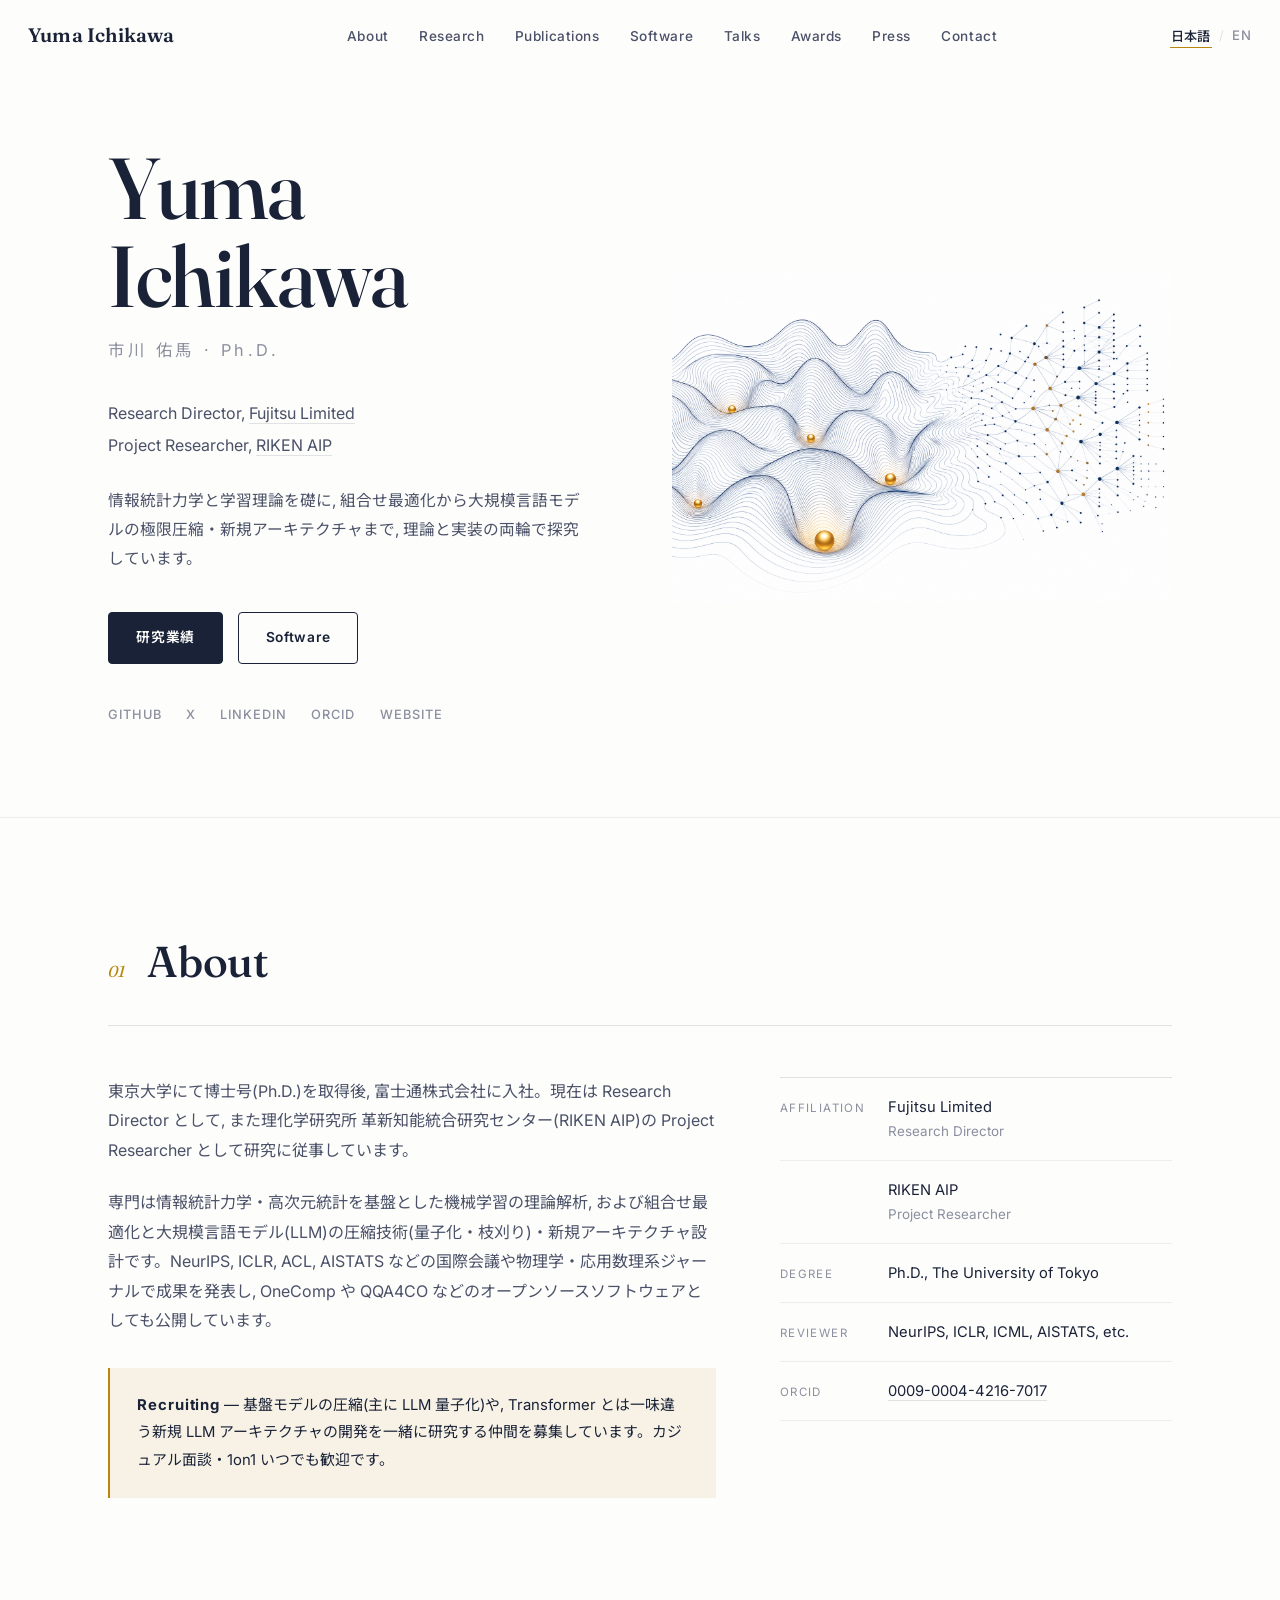
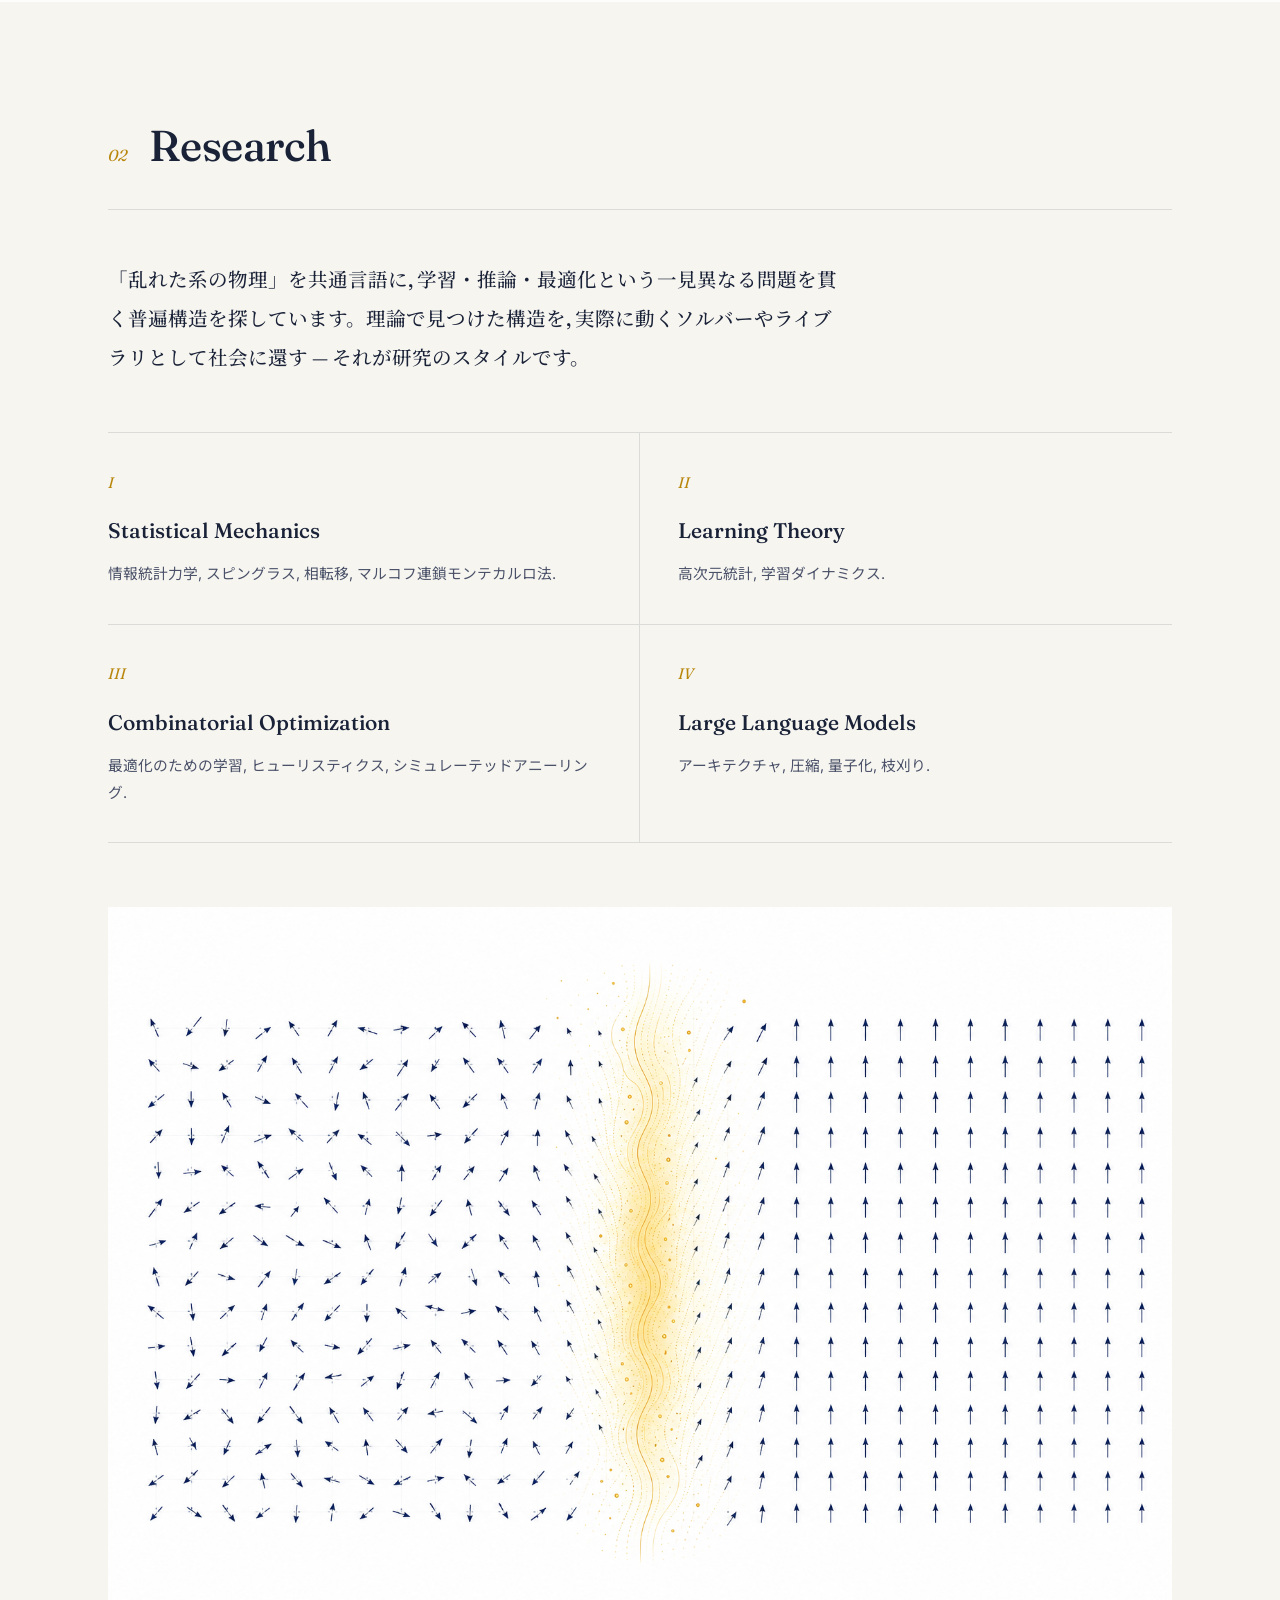
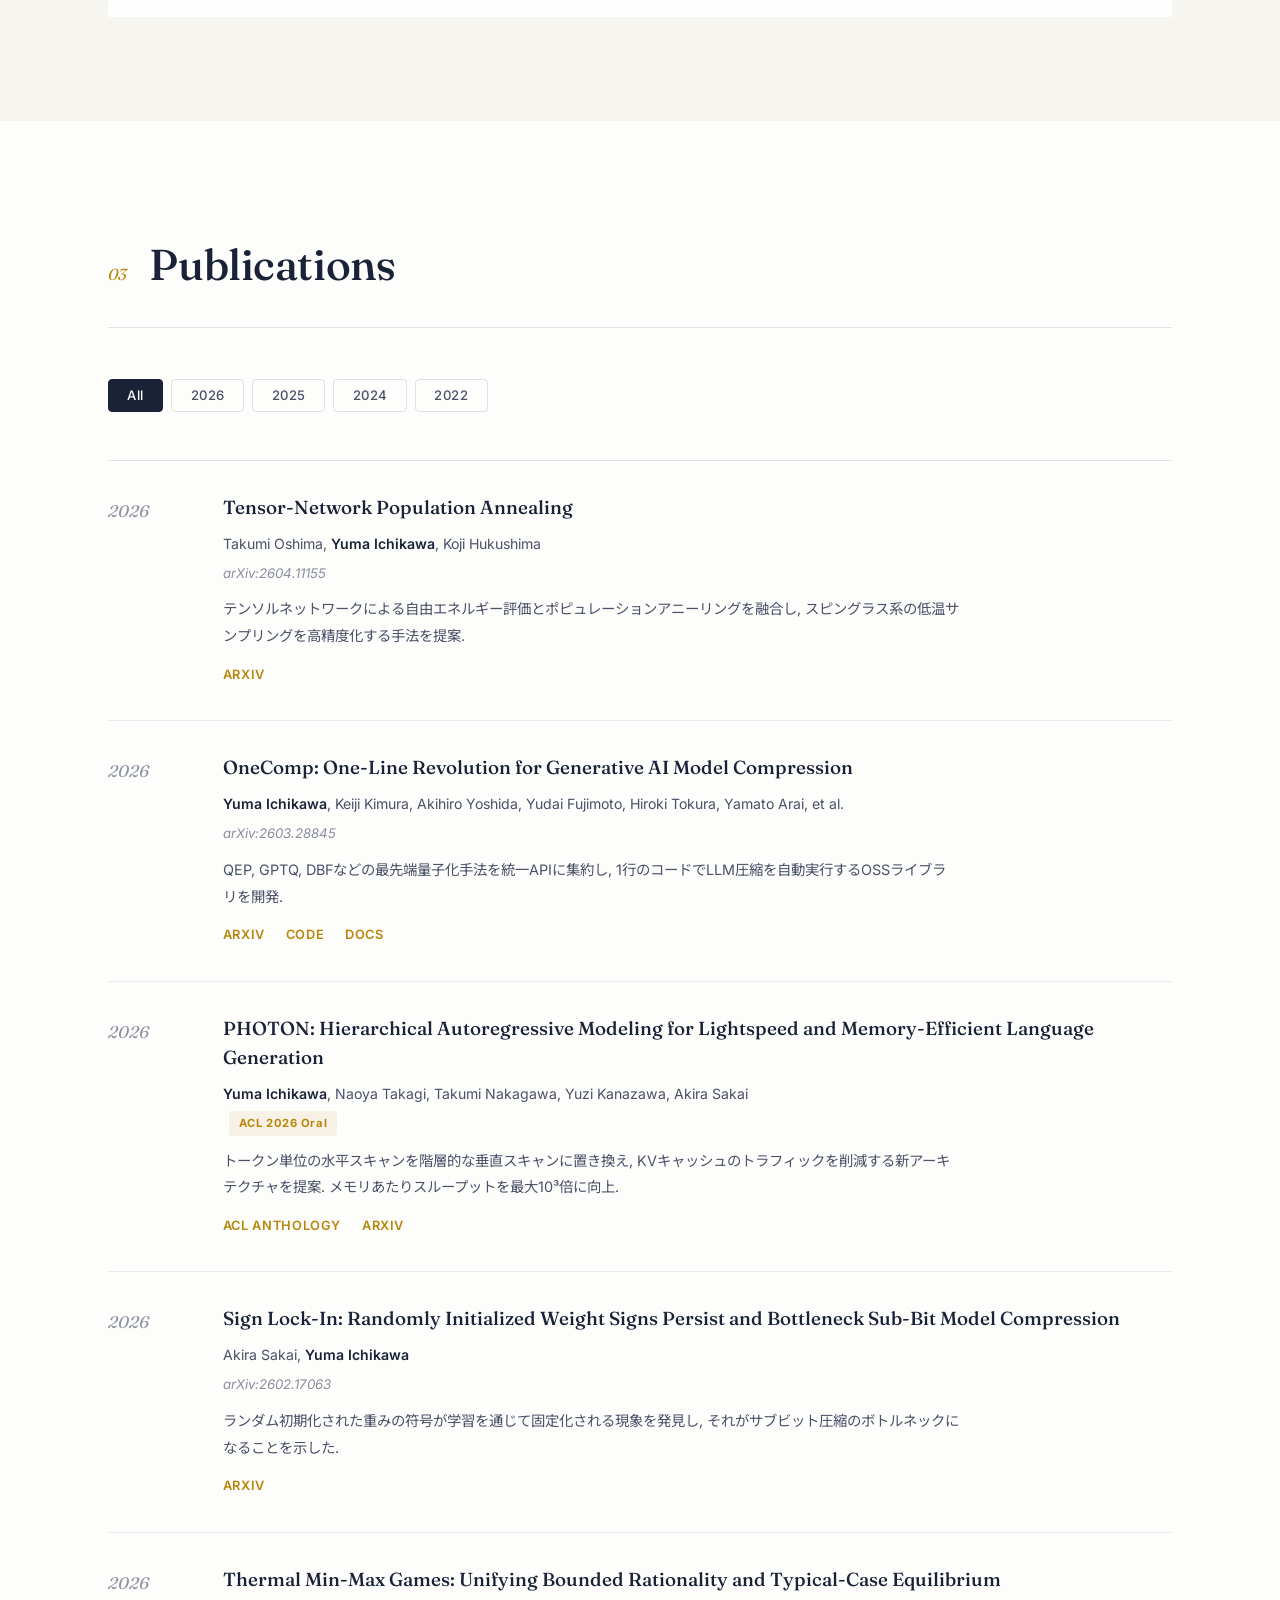
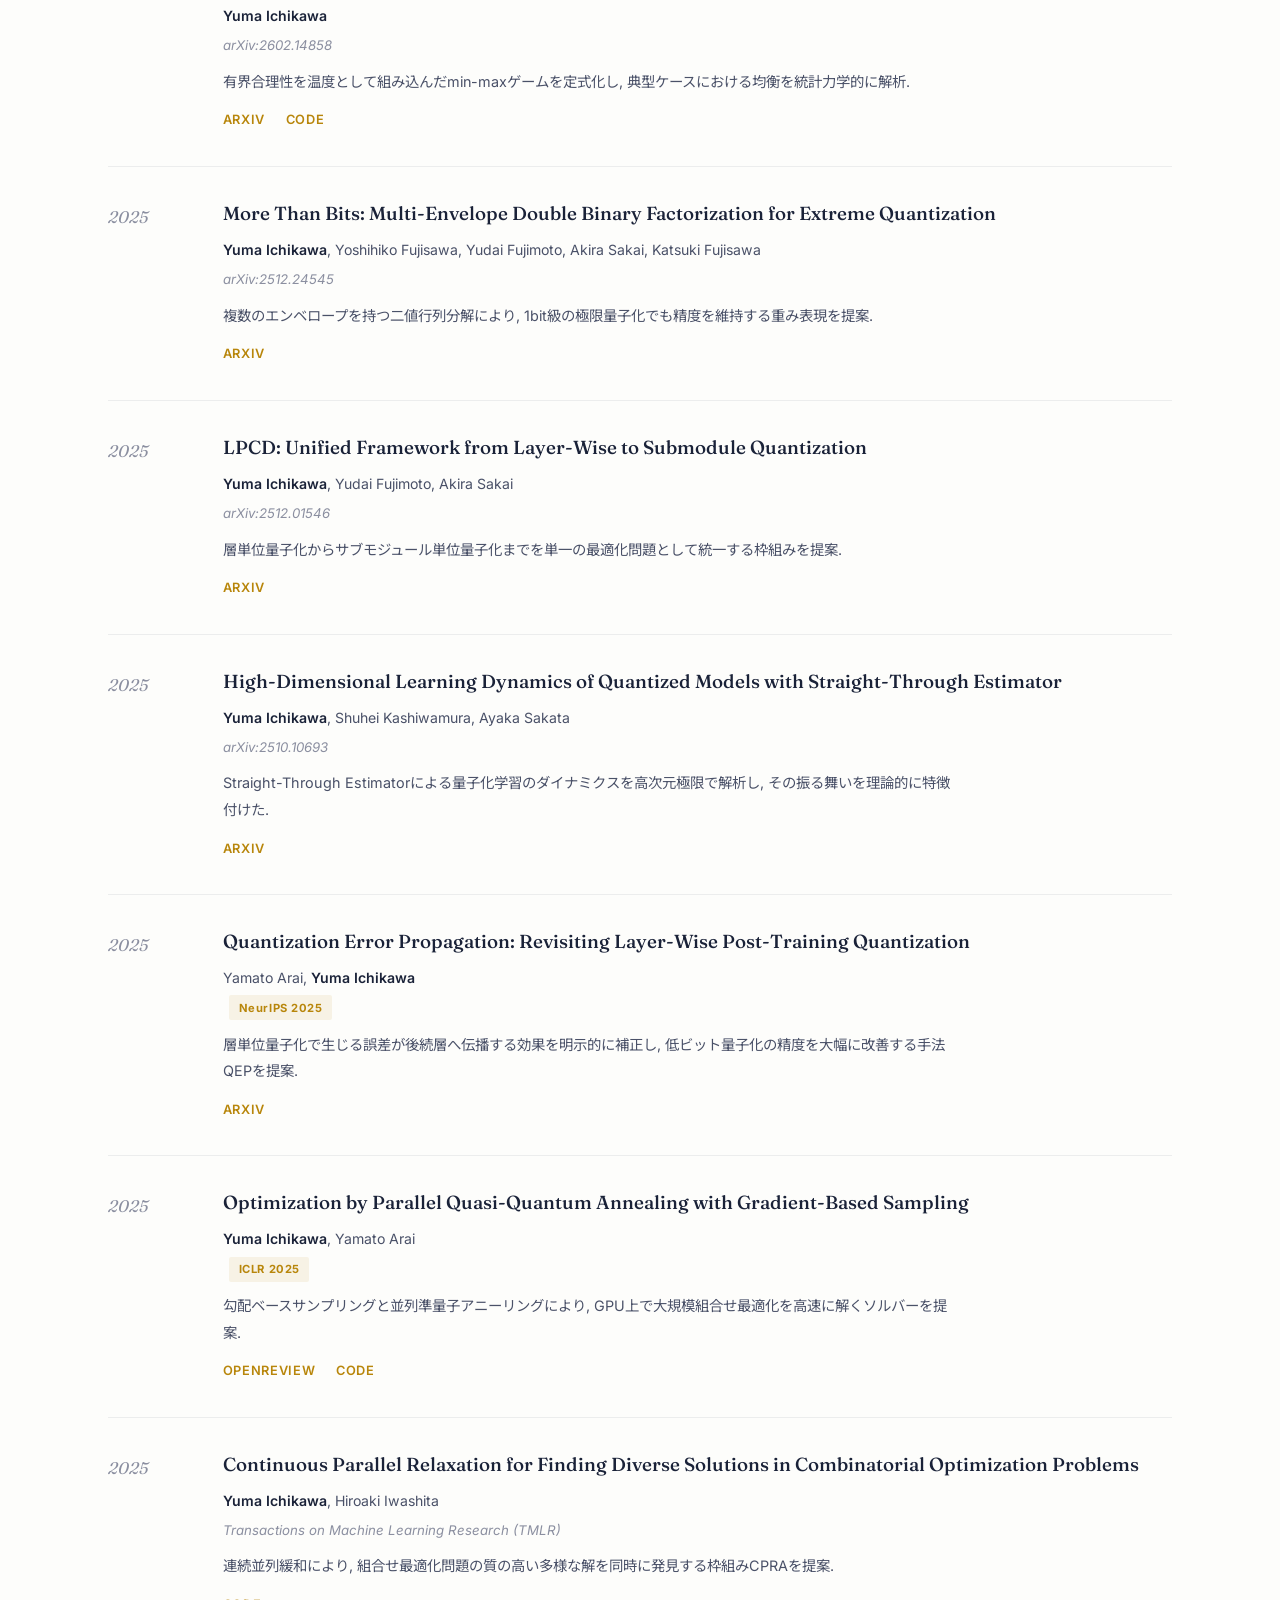
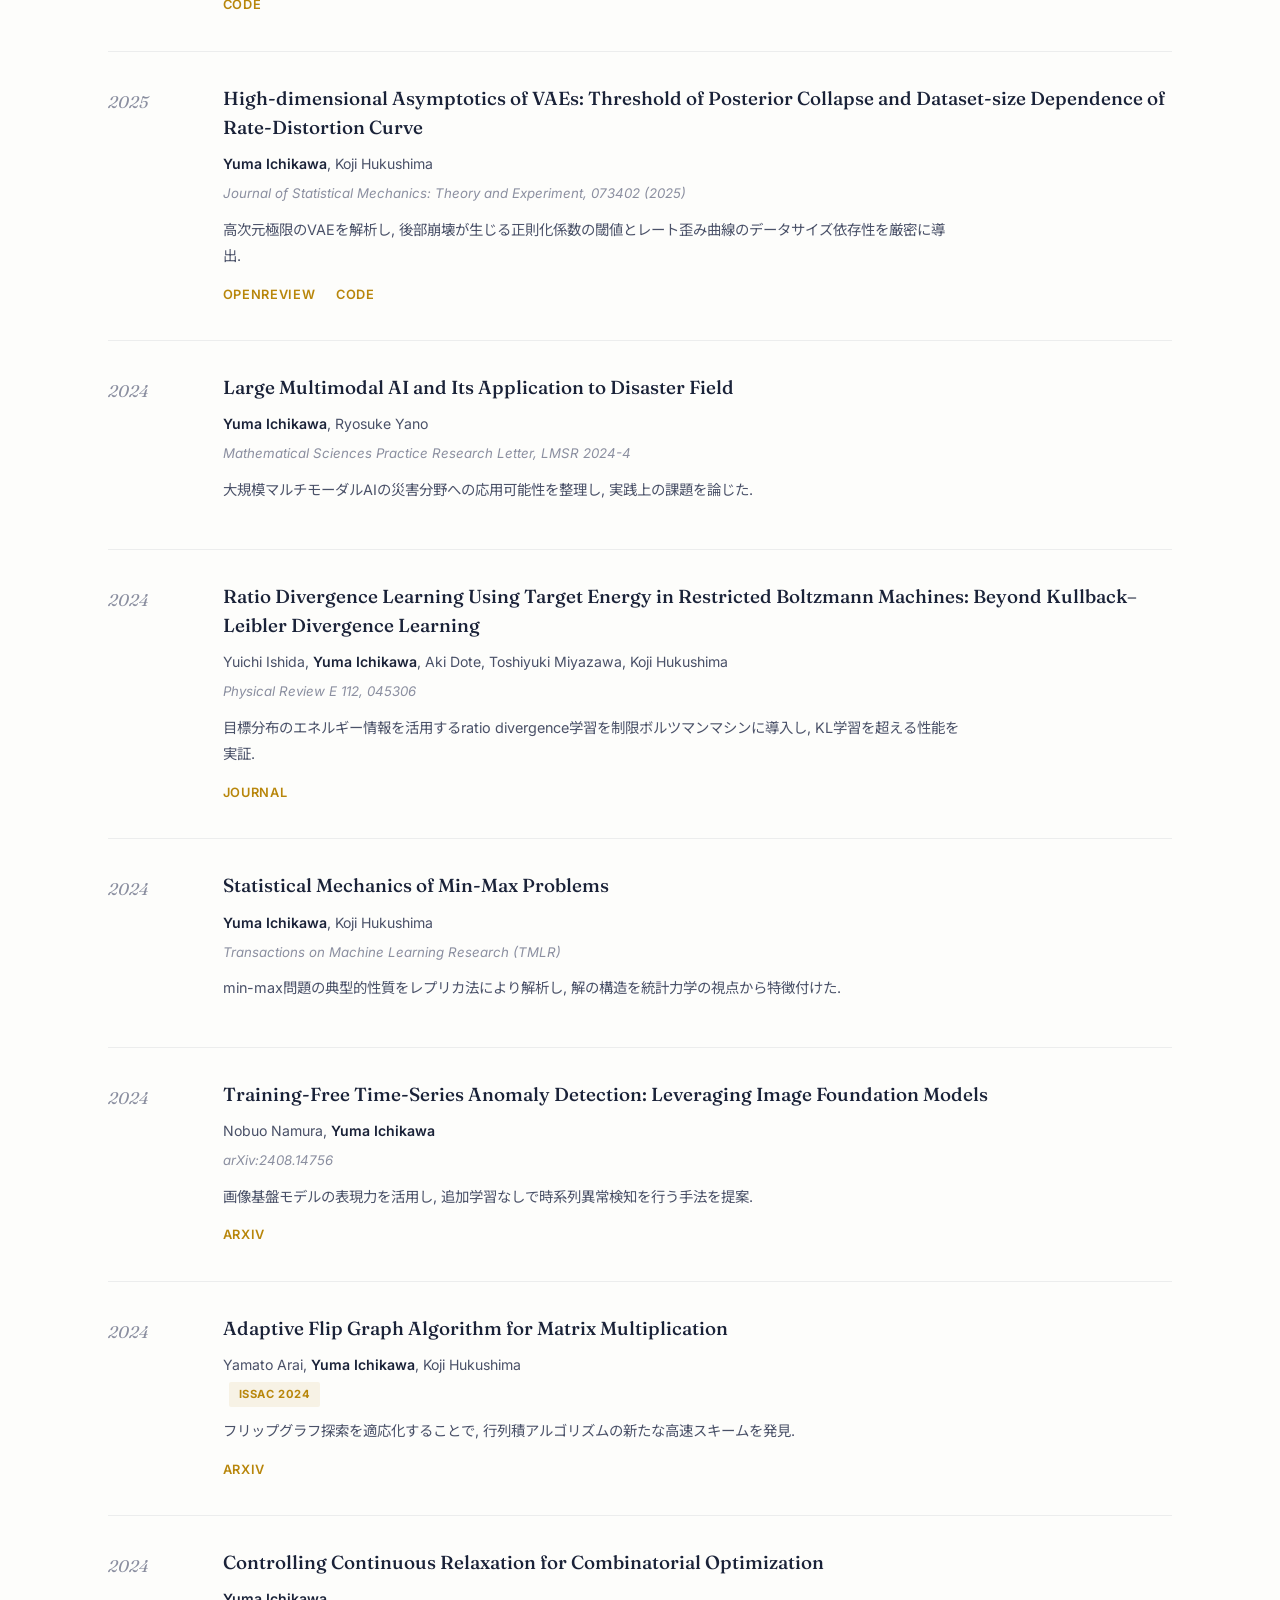
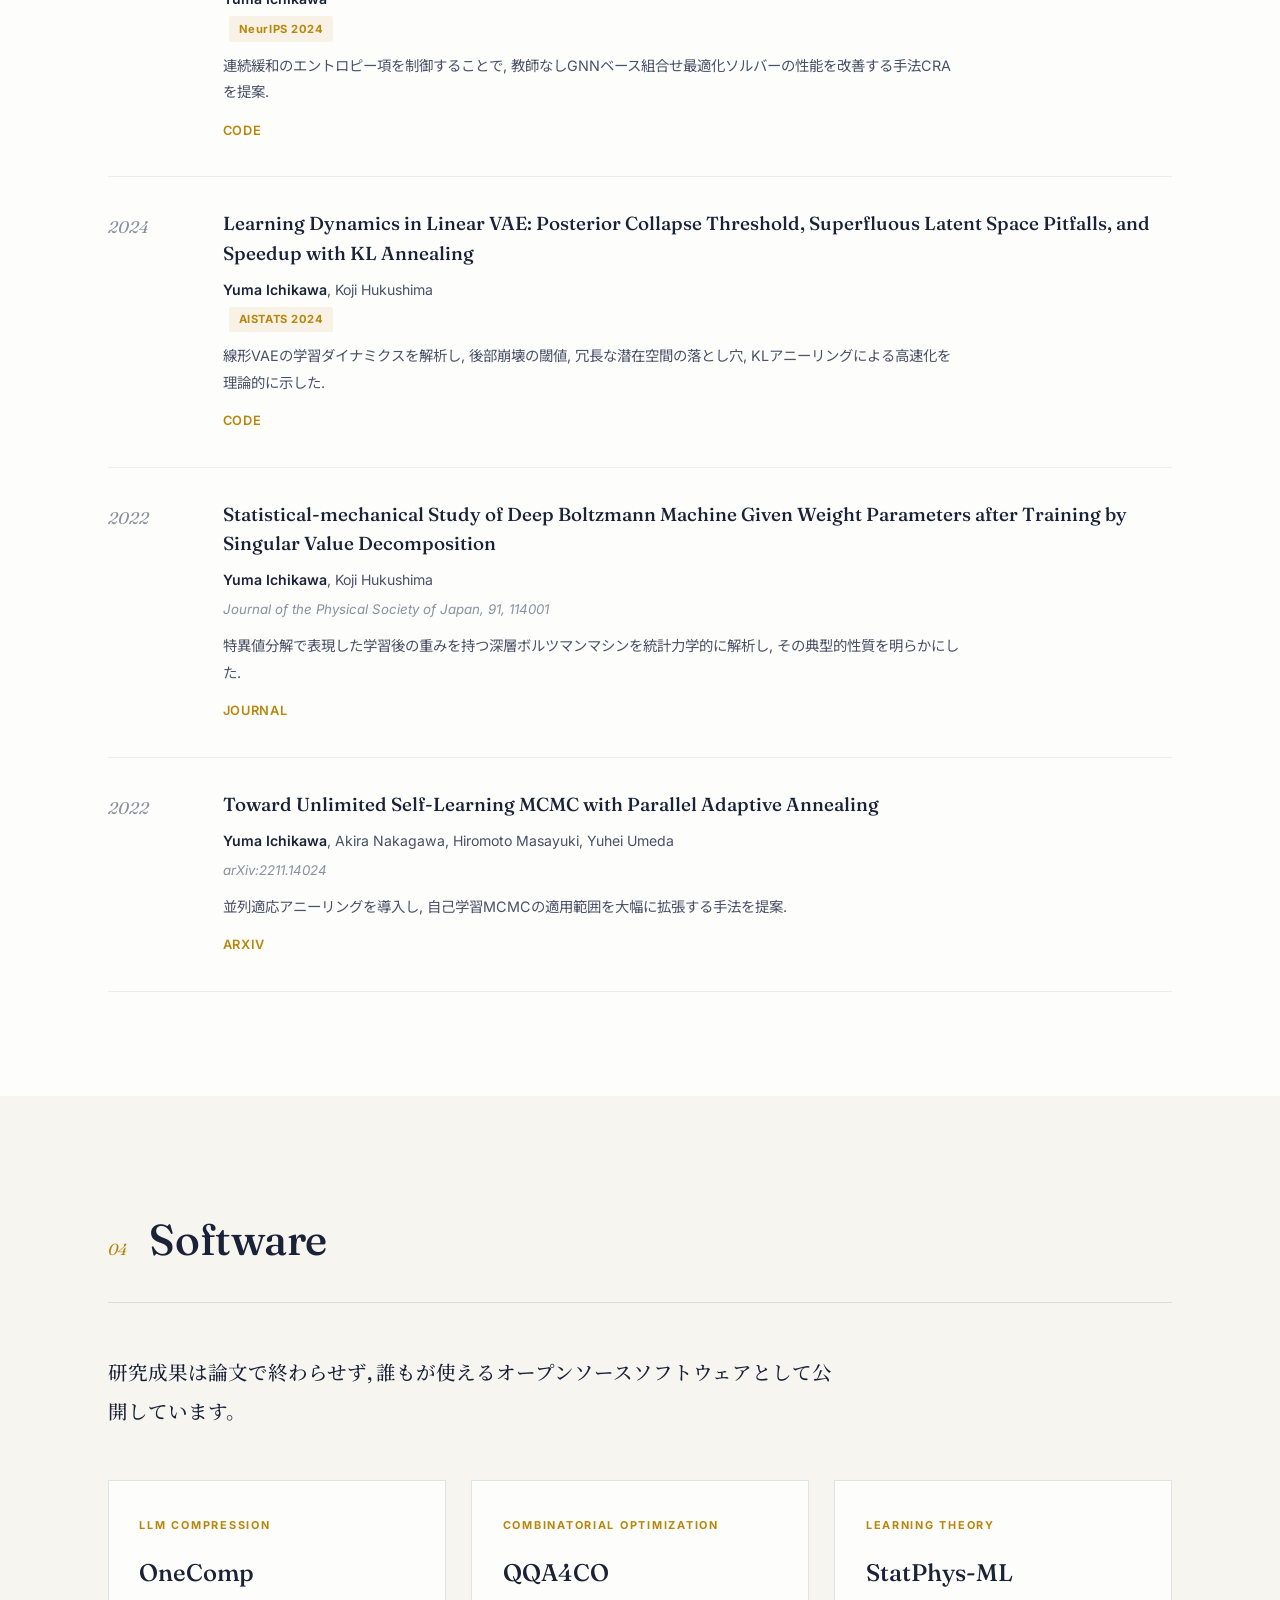
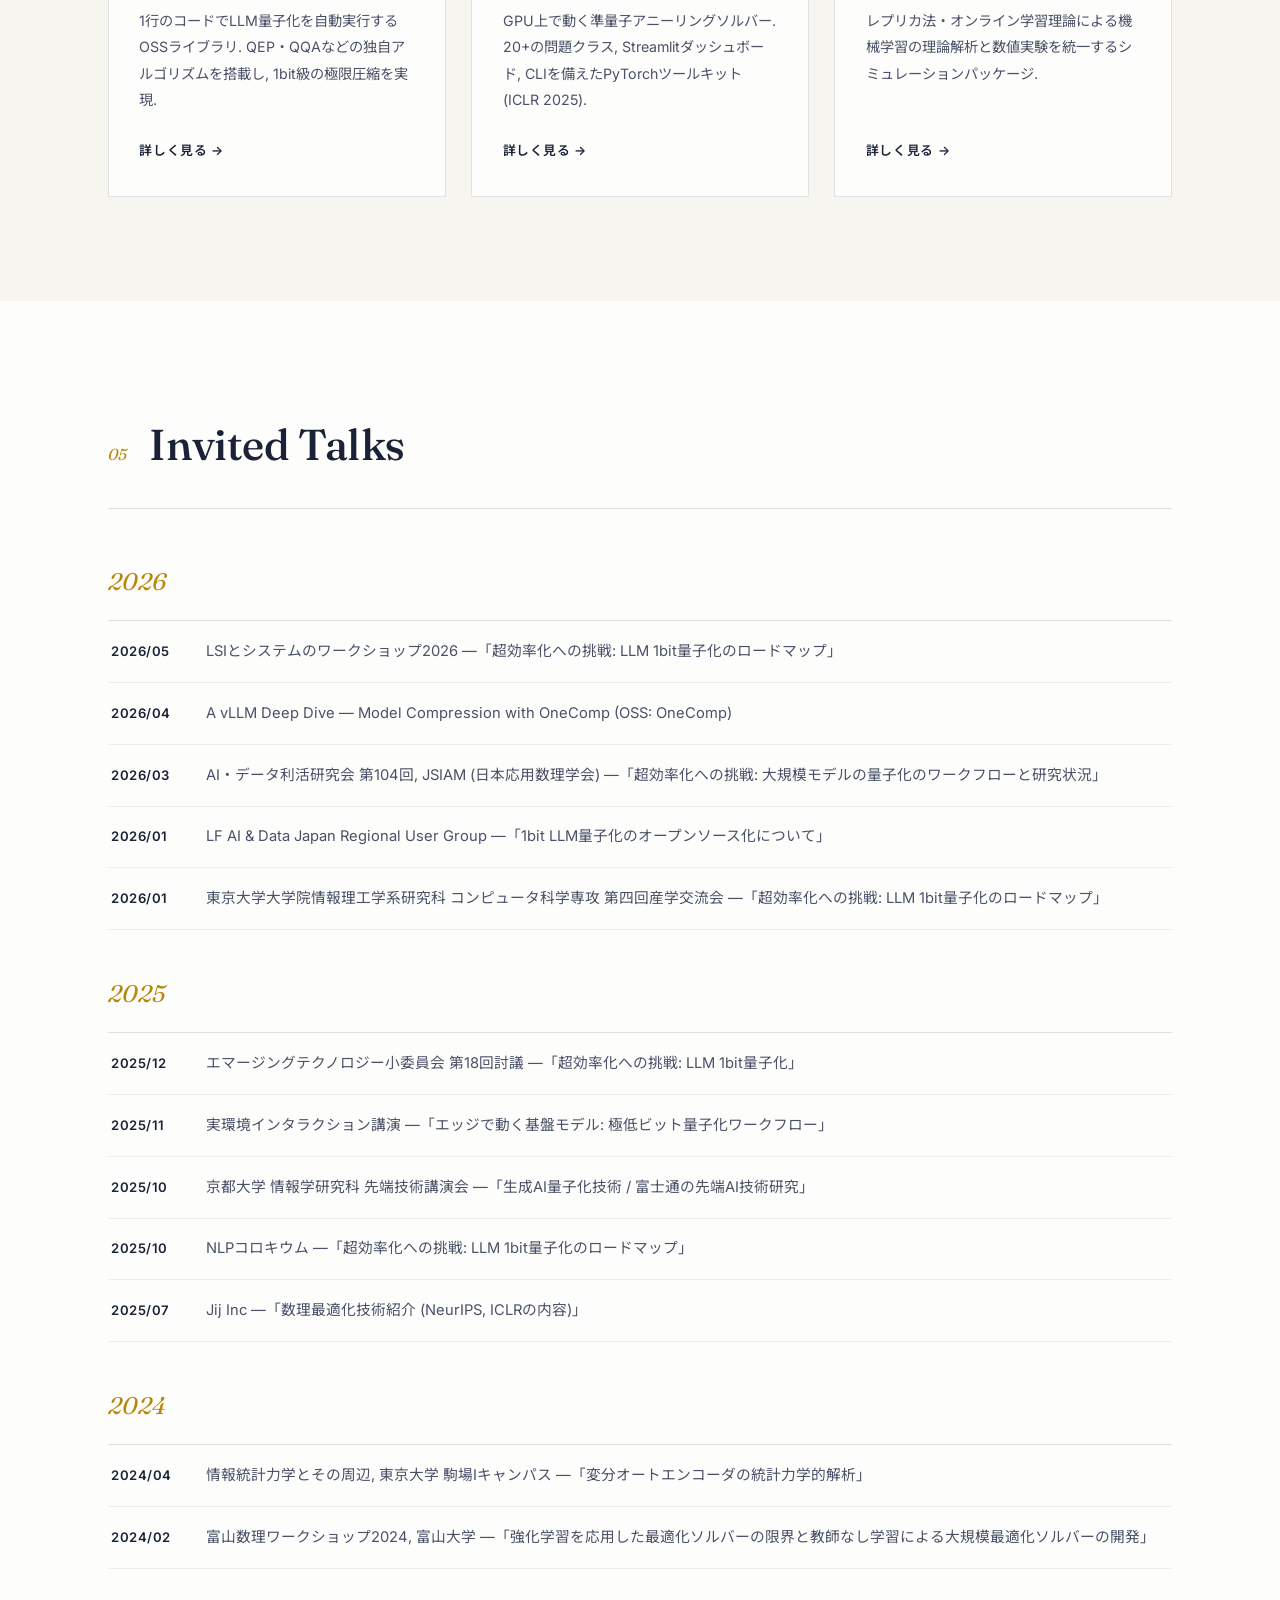
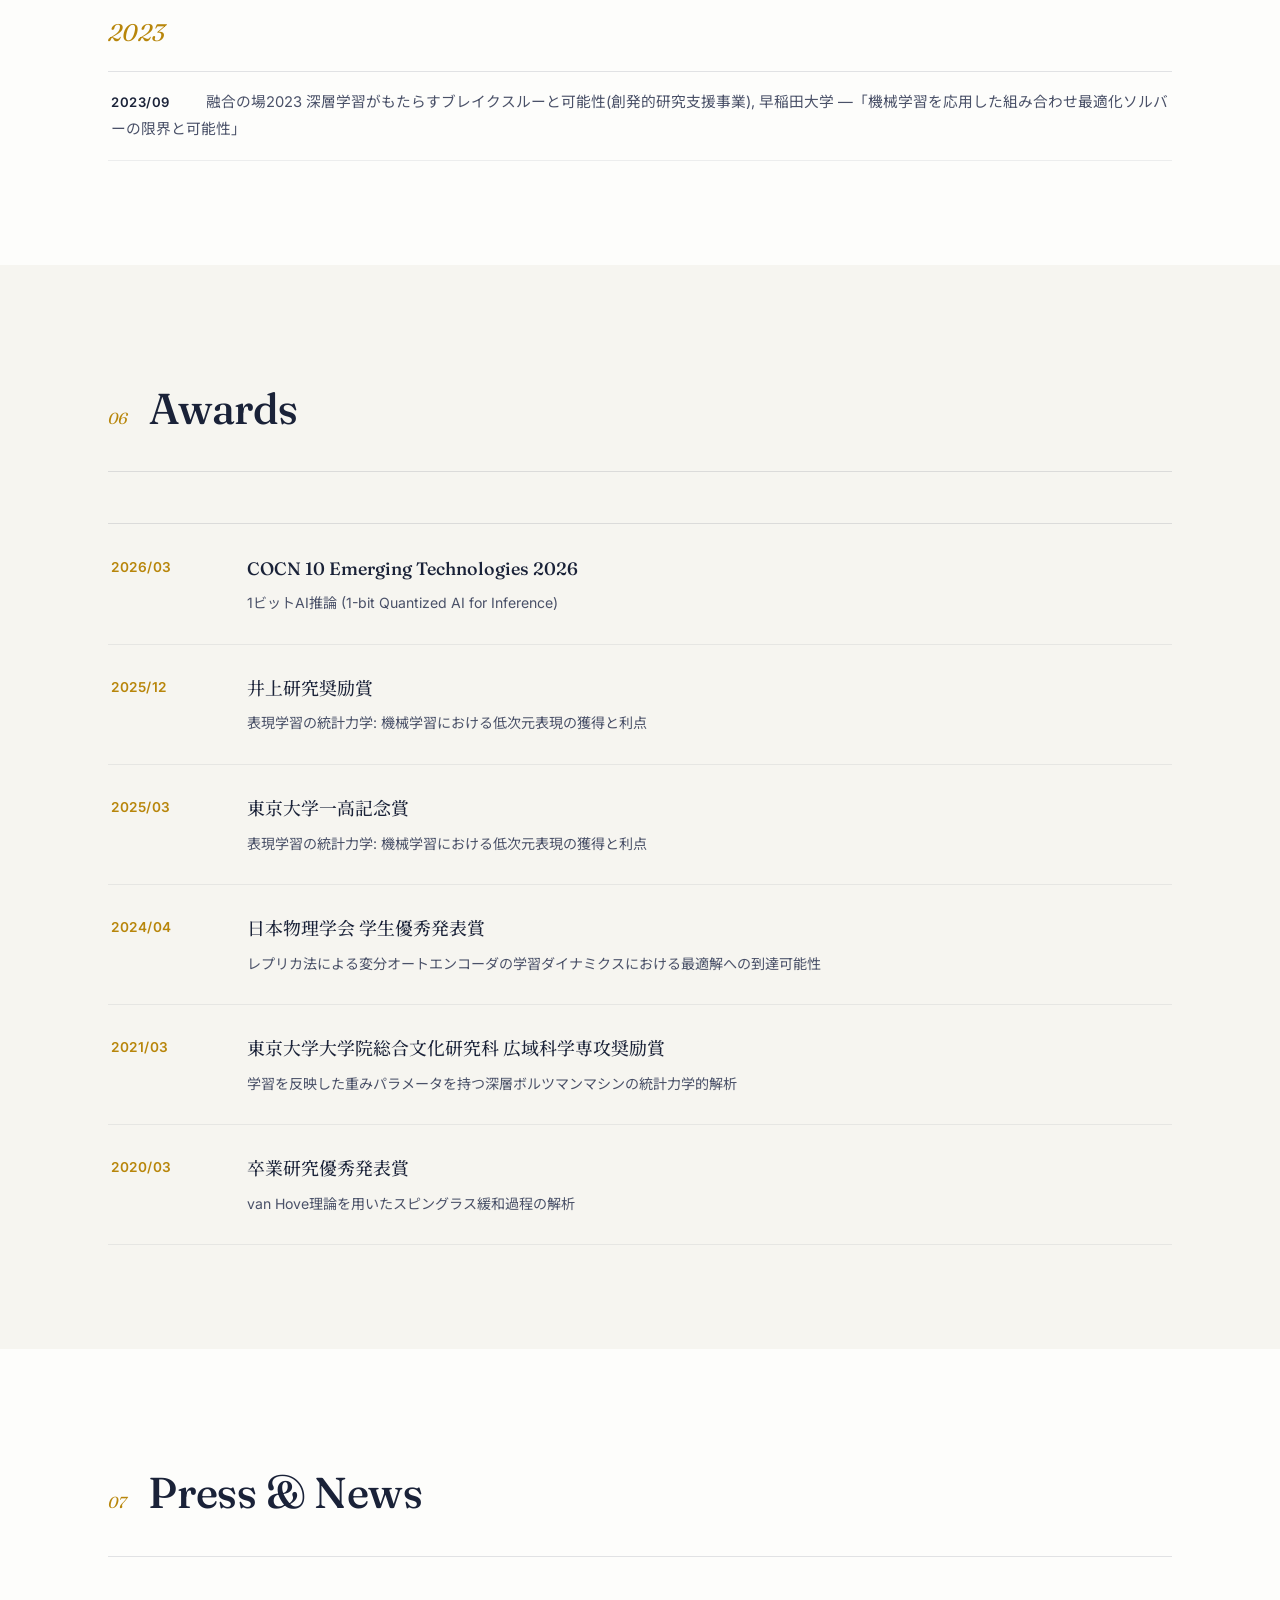
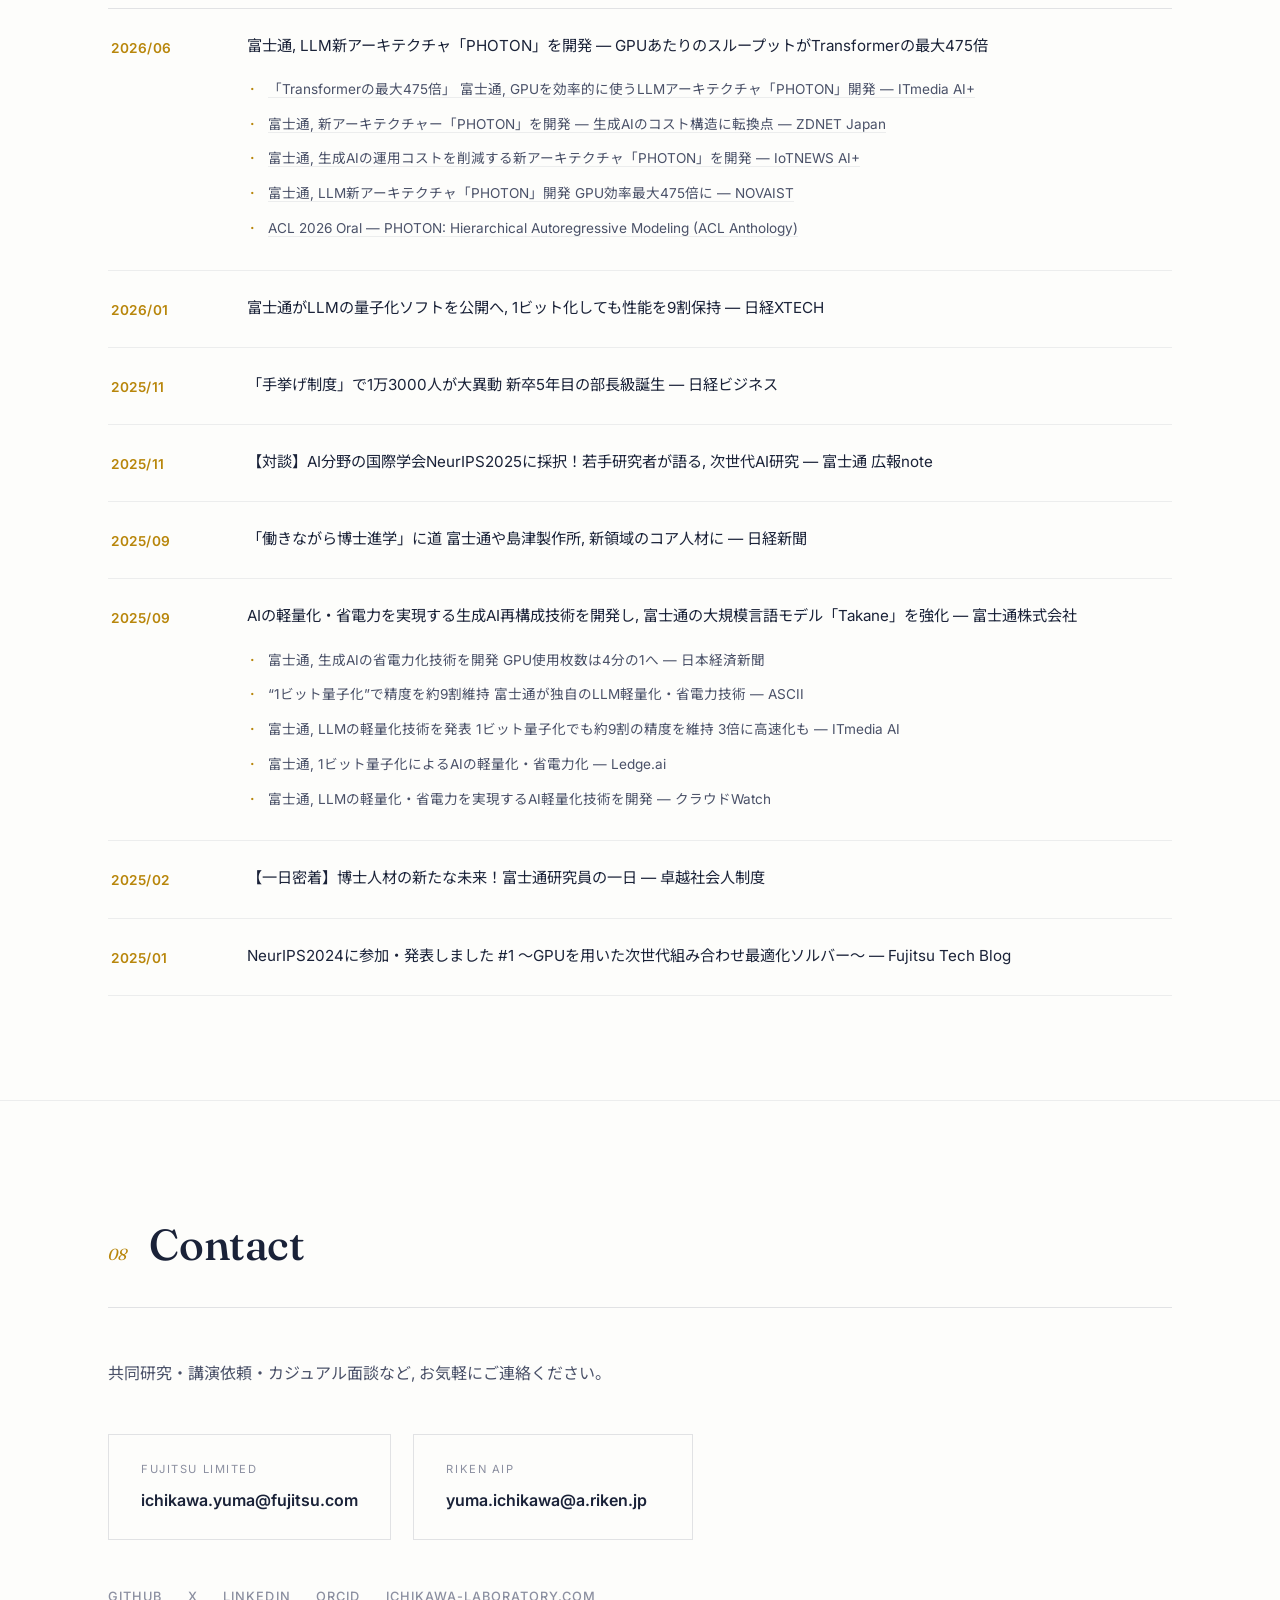
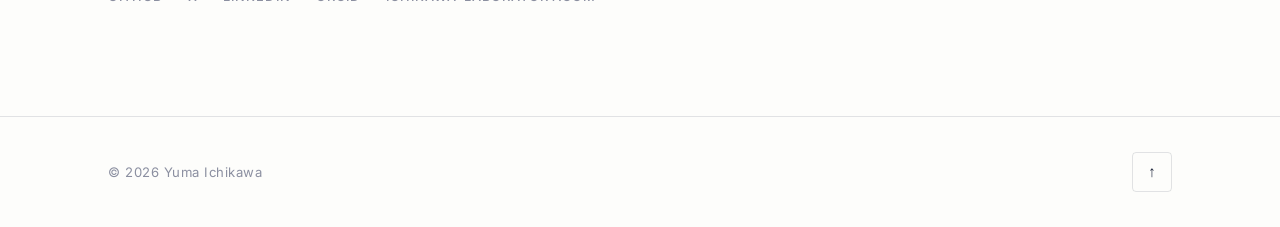
==== commit 1b14f0c8: "Refine: remove taglines, Research Director title, SVG concept diagrams on software page, conference-" ====
--- a/index.html
+++ b/index.html
@@ -3,14 +3,14 @@
 <head>
 <meta charset="UTF-8" />
 <meta name="viewport" content="width=device-width, initial-scale=1.0" />
-<title>Yuma Ichikawa, Ph.D. — Statistical Mechanics × Machine Learning</title>
-<meta name="description" content="Yuma Ichikawa (市川佑馬), Ph.D. — Senior Research Manager at Fujitsu Limited / Project Researcher at RIKEN AIP. Statistical Mechanics, Learning Theory, Combinatorial Optimization, LLM Compression." />
+<title>Yuma Ichikawa, Ph.D.</title>
+<meta name="description" content="Yuma Ichikawa (市川佑馬), Ph.D. — Research Director at Fujitsu Limited / Project Researcher at RIKEN AIP. Statistical Mechanics, Learning Theory, Combinatorial Optimization, LLM Compression." />
 <meta name="theme-color" content="#fdfdfb" />
 
 <meta property="og:title" content="Yuma Ichikawa, Ph.D." />
-<meta property="og:description" content="Senior Research Manager, Fujitsu Limited / Project Researcher, RIKEN AIP. Statistical Mechanics × Learning Theory × Combinatorial Optimization × LLM Compression." />
+<meta property="og:description" content="Research Director, Fujitsu Limited / Project Researcher, RIKEN AIP. Statistical Mechanics, Learning Theory, Combinatorial Optimization, LLM Compression." />
 <meta property="og:type" content="website" />
-<meta property="og:image" content="assets/img/hero-landscape.png" />
+<meta property="og:image" content="https://yuma-ichikawa.github.io/assets/img/hero-landscape.png" />
 
 <link rel="icon" href="data:," />
 <link rel="preconnect" href="https://fonts.googleapis.com" />
@@ -56,14 +56,11 @@
   <section class="hero" id="home">
     <div class="container hero-grid">
       <div class="hero-copy">
-        <p class="hero-kicker reveal">
-          <span class="ja">統計力学 × 機械学習 × 最適化</span><span class="en">Statistical Mechanics × Machine Learning × Optimization</span>
-        </p>
         <h1 class="hero-name reveal">Yuma<br />Ichikawa</h1>
         <p class="hero-name-jp reveal"><span class="ja">市川 佑馬 &middot; Ph.D.</span><span class="en">Ph.D. (The University of Tokyo)</span></p>
 
         <p class="hero-role reveal">
-          Senior Research Manager, <a href="https://www.fujitsu.com/" target="_blank" rel="noopener">Fujitsu Limited</a><br />
+          Research Director, <a href="https://www.fujitsu.com/" target="_blank" rel="noopener">Fujitsu Limited</a><br />
           Project Researcher, <a href="https://aip.riken.jp/" target="_blank" rel="noopener">RIKEN AIP</a>
         </p>
 
@@ -87,11 +84,7 @@
       </div>
 
       <figure class="hero-art reveal">
-        <img src="assets/img/hero-landscape.png" alt="Energy landscape flowing into a neural network — the research philosophy of connecting statistical mechanics and machine learning" />
-        <figcaption>
-          <span class="ja">エネルギーランドスケープからニューラルネットワークへ — 物理と学習をつなぐ</span>
-          <span class="en">From energy landscapes to neural networks — bridging physics and learning</span>
-        </figcaption>
+        <img src="assets/img/hero-landscape.png" alt="Energy landscape flowing into a neural network" />
       </figure>
     </div>
   </section>
@@ -107,8 +100,8 @@
       <div class="about-grid">
         <div class="about-text reveal">
           <p>
-            <span class="ja">東京大学にて博士号(Ph.D.)を取得後, 富士通株式会社に入社。現在は Senior Research Manager として, また理化学研究所 革新知能統合研究センター(RIKEN AIP)の Project Researcher として研究に従事しています。</span>
-            <span class="en">After receiving a Ph.D. from The University of Tokyo, I joined Fujitsu Limited, where I currently serve as a Senior Research Manager. I am also a Project Researcher at the RIKEN Center for Advanced Intelligence Project (AIP).</span>
+            <span class="ja">東京大学にて博士号(Ph.D.)を取得後, 富士通株式会社に入社。現在は Research Director として, また理化学研究所 革新知能統合研究センター(RIKEN AIP)の Project Researcher として研究に従事しています。</span>
+            <span class="en">After receiving a Ph.D. from The University of Tokyo, I joined Fujitsu Limited, where I currently serve as a Research Director. I am also a Project Researcher at the RIKEN Center for Advanced Intelligence Project (AIP).</span>
           </p>
           <p>
             <span class="ja">専門は情報統計力学・高次元統計を基盤とした機械学習の理論解析, および組合せ最適化と大規模言語モデル(LLM)の圧縮技術(量子化・枝刈り)・新規アーキテクチャ設計です。NeurIPS, ICLR, ACL, AISTATS などの国際会議や物理学・応用数理系ジャーナルで成果を発表し, OneComp や QQA4CO などのオープンソースソフトウェアとしても公開しています。</span>
@@ -124,7 +117,7 @@
 
         <aside class="about-facts reveal">
           <dl>
-            <div><dt>Affiliation</dt><dd>Fujitsu Limited<br /><span class="muted">Senior Research Manager</span></dd></div>
+            <div><dt>Affiliation</dt><dd>Fujitsu Limited<br /><span class="muted">Research Director</span></dd></div>
             <div><dt></dt><dd>RIKEN AIP<br /><span class="muted">Project Researcher</span></dd></div>
             <div><dt>Degree</dt><dd>Ph.D., The University of Tokyo</dd></div>
             <div><dt>Reviewer</dt><dd>NeurIPS, ICLR, ICML, AISTATS, etc.</dd></div>
@@ -186,11 +179,7 @@
       </div>
 
       <figure class="research-banner reveal">
-        <img src="assets/img/research-statphys.png" alt="Spins transitioning from disorder to order across a critical point — phase transition" loading="lazy" />
-        <figcaption>
-          <span class="ja">無秩序から秩序へ — 相転移は学習と最適化の至るところに現れる</span>
-          <span class="en">From disorder to order — phase transitions appear everywhere in learning and optimization</span>
-        </figcaption>
+        <img src="assets/img/research-statphys.png" alt="Spins transitioning from disorder to order across a critical point" loading="lazy" />
       </figure>
     </div>
   </section>
@@ -208,7 +197,6 @@
         <button class="chip" data-year="2026">2026</button>
         <button class="chip" data-year="2025">2025</button>
         <button class="chip" data-year="2024">2024</button>
-        <button class="chip" data-year="2023">2023</button>
         <button class="chip" data-year="2022">2022</button>
       </div>
 
@@ -245,6 +233,20 @@
         <article class="pub-item reveal" data-year="2026">
           <span class="pub-year">2026</span>
           <div class="pub-body">
+            <h3 class="pub-title">PHOTON: Hierarchical Autoregressive Modeling for Lightspeed and Memory-Efficient Language Generation</h3>
+            <p class="pub-authors"><strong>Yuma Ichikawa</strong>, Naoya Takagi, Takumi Nakagawa, Yuzi Kanazawa, Akira Sakai</p>
+            <p class="pub-venue"><span class="badge">ACL 2026 Oral</span></p>
+            <p class="pub-desc">
+              <span class="ja">トークン単位の水平スキャンを階層的な垂直スキャンに置き換え, KVキャッシュのトラフィックを削減する新アーキテクチャを提案. メモリあたりスループットを最大10³倍に向上.</span>
+              <span class="en">Replaces horizontal token-by-token scanning with vertical, multi-resolution context scanning, cutting KV-cache traffic and yielding up to 10³× higher throughput per unit memory.</span>
+            </p>
+            <div class="pub-links"><a href="https://aclanthology.org/2026.acl-long.1778/" target="_blank" rel="noopener">ACL Anthology</a><a href="https://arxiv.org/abs/2512.20687" target="_blank" rel="noopener">arXiv</a></div>
+          </div>
+        </article>
+
+        <article class="pub-item reveal" data-year="2026">
+          <span class="pub-year">2026</span>
+          <div class="pub-body">
             <h3 class="pub-title">Sign Lock-In: Randomly Initialized Weight Signs Persist and Bottleneck Sub-Bit Model Compression</h3>
             <p class="pub-authors">Akira Sakai, <strong>Yuma Ichikawa</strong></p>
             <p class="pub-venue">arXiv:2602.17063</p>
@@ -287,20 +289,6 @@
         <article class="pub-item reveal" data-year="2025">
           <span class="pub-year">2025</span>
           <div class="pub-body">
-            <h3 class="pub-title">PHOTON: Hierarchical Autoregressive Modeling for Lightspeed and Memory-Efficient Language Generation</h3>
-            <p class="pub-authors"><strong>Yuma Ichikawa</strong>, Naoya Takagi, Takumi Nakagawa, Yuzi Kanazawa, Akira Sakai</p>
-            <p class="pub-venue">ACL 2026 (Oral) &middot; arXiv:2512.20687 <span class="badge">ACL 2026 Oral</span></p>
-            <p class="pub-desc">
-              <span class="ja">トークン単位の水平スキャンを階層的な垂直スキャンに置き換え, KVキャッシュのトラフィックを削減する新アーキテクチャを提案. メモリあたりスループットを最大10³倍に向上.</span>
-              <span class="en">Replaces horizontal token-by-token scanning with vertical, multi-resolution context scanning, cutting KV-cache traffic and yielding up to 10³× higher throughput per unit memory.</span>
-            </p>
-            <div class="pub-links"><a href="https://arxiv.org/abs/2512.20687" target="_blank" rel="noopener">arXiv</a><a href="https://aclanthology.org/2026.acl-long.1778/" target="_blank" rel="noopener">ACL Anthology</a></div>
-          </div>
-        </article>
-
-        <article class="pub-item reveal" data-year="2025">
-          <span class="pub-year">2025</span>
-          <div class="pub-body">
             <h3 class="pub-title">LPCD: Unified Framework from Layer-Wise to Submodule Quantization</h3>
             <p class="pub-authors"><strong>Yuma Ichikawa</strong>, Yudai Fujimoto, Akira Sakai</p>
             <p class="pub-venue">arXiv:2512.01546</p>
@@ -331,12 +319,54 @@
           <div class="pub-body">
             <h3 class="pub-title">Quantization Error Propagation: Revisiting Layer-Wise Post-Training Quantization</h3>
             <p class="pub-authors">Yamato Arai, <strong>Yuma Ichikawa</strong></p>
-            <p class="pub-venue">NeurIPS 2025 &middot; arXiv:2504.09629 <span class="badge">NeurIPS 2025</span></p>
+            <p class="pub-venue"><span class="badge">NeurIPS 2025</span></p>
             <p class="pub-desc">
               <span class="ja">層単位量子化で生じる誤差が後続層へ伝播する効果を明示的に補正し, 低ビット量子化の精度を大幅に改善する手法QEPを提案.</span>
               <span class="en">QEP explicitly compensates for quantization errors propagating to subsequent layers, substantially improving low-bit post-training quantization.</span>
             </p>
             <div class="pub-links"><a href="https://arxiv.org/abs/2504.09629" target="_blank" rel="noopener">arXiv</a></div>
+          </div>
+        </article>
+
+        <article class="pub-item reveal" data-year="2025">
+          <span class="pub-year">2025</span>
+          <div class="pub-body">
+            <h3 class="pub-title">Optimization by Parallel Quasi-Quantum Annealing with Gradient-Based Sampling</h3>
+            <p class="pub-authors"><strong>Yuma Ichikawa</strong>, Yamato Arai</p>
+            <p class="pub-venue"><span class="badge">ICLR 2025</span></p>
+            <p class="pub-desc">
+              <span class="ja">勾配ベースサンプリングと並列準量子アニーリングにより, GPU上で大規模組合せ最適化を高速に解くソルバーを提案.</span>
+              <span class="en">A GPU solver for large-scale combinatorial optimization via parallel quasi-quantum annealing with gradient-based sampling.</span>
+            </p>
+            <div class="pub-links"><a href="https://openreview.net/forum?id=9EfBeXaXf0" target="_blank" rel="noopener">OpenReview</a><a href="https://github.com/Yuma-Ichikawa/QQA4CO" target="_blank" rel="noopener">Code</a></div>
+          </div>
+        </article>
+
+        <article class="pub-item reveal" data-year="2025">
+          <span class="pub-year">2025</span>
+          <div class="pub-body">
+            <h3 class="pub-title">Continuous Parallel Relaxation for Finding Diverse Solutions in Combinatorial Optimization Problems</h3>
+            <p class="pub-authors"><strong>Yuma Ichikawa</strong>, Hiroaki Iwashita</p>
+            <p class="pub-venue">Transactions on Machine Learning Research (TMLR)</p>
+            <p class="pub-desc">
+              <span class="ja">連続並列緩和により, 組合せ最適化問題の質の高い多様な解を同時に発見する枠組みCPRAを提案.</span>
+              <span class="en">CPRA finds diverse, high-quality solutions to combinatorial optimization problems simultaneously via continuous parallel relaxation.</span>
+            </p>
+            <div class="pub-links"><a href="https://github.com/Yuma-Ichikawa/CPRA4CO" target="_blank" rel="noopener">Code</a></div>
+          </div>
+        </article>
+
+        <article class="pub-item reveal" data-year="2025">
+          <span class="pub-year">2025</span>
+          <div class="pub-body">
+            <h3 class="pub-title">High-dimensional Asymptotics of VAEs: Threshold of Posterior Collapse and Dataset-size Dependence of Rate-Distortion Curve</h3>
+            <p class="pub-authors"><strong>Yuma Ichikawa</strong>, Koji Hukushima</p>
+            <p class="pub-venue">Journal of Statistical Mechanics: Theory and Experiment, 073402 (2025)</p>
+            <p class="pub-desc">
+              <span class="ja">高次元極限のVAEを解析し, 後部崩壊が生じる正則化係数の閾値とレート歪み曲線のデータサイズ依存性を厳密に導出.</span>
+              <span class="en">Derives the exact threshold of posterior collapse and the dataset-size dependence of the rate-distortion curve for VAEs in the high-dimensional limit.</span>
+            </p>
+            <div class="pub-links"><a href="https://openreview.net/forum?id=BdPbmgJ2jo" target="_blank" rel="noopener">OpenReview</a><a href="https://github.com/Yuma-Ichikawa/vae-replica" target="_blank" rel="noopener">Code</a></div>
           </div>
         </article>
 
@@ -383,20 +413,6 @@
         <article class="pub-item reveal" data-year="2024">
           <span class="pub-year">2024</span>
           <div class="pub-body">
-            <h3 class="pub-title">Optimization by Parallel Quasi-Quantum Annealing with Gradient-Based Sampling</h3>
-            <p class="pub-authors"><strong>Yuma Ichikawa</strong>, Yamato Arai</p>
-            <p class="pub-venue">ICLR 2025 <span class="badge">ICLR 2025</span></p>
-            <p class="pub-desc">
-              <span class="ja">勾配ベースサンプリングと並列準量子アニーリングにより, GPU上で大規模組合せ最適化を高速に解くソルバーを提案.</span>
-              <span class="en">A GPU solver for large-scale combinatorial optimization via parallel quasi-quantum annealing with gradient-based sampling.</span>
-            </p>
-            <div class="pub-links"><a href="https://openreview.net/forum?id=9EfBeXaXf0" target="_blank" rel="noopener">OpenReview</a><a href="https://github.com/Yuma-Ichikawa/QQA4CO" target="_blank" rel="noopener">Code</a></div>
-          </div>
-        </article>
-
-        <article class="pub-item reveal" data-year="2024">
-          <span class="pub-year">2024</span>
-          <div class="pub-body">
             <h3 class="pub-title">Training-Free Time-Series Anomaly Detection: Leveraging Image Foundation Models</h3>
             <p class="pub-authors">Nobuo Namura, <strong>Yuma Ichikawa</strong></p>
             <p class="pub-venue">arXiv:2408.14756</p>
@@ -411,37 +427,9 @@
         <article class="pub-item reveal" data-year="2024">
           <span class="pub-year">2024</span>
           <div class="pub-body">
-            <h3 class="pub-title">Continuous Parallel Relaxation for Finding Diverse Solutions in Combinatorial Optimization Problems</h3>
-            <p class="pub-authors"><strong>Yuma Ichikawa</strong>, Hiroaki Iwashita</p>
-            <p class="pub-venue">Transactions on Machine Learning Research (TMLR)</p>
-            <p class="pub-desc">
-              <span class="ja">連続並列緩和により, 組合せ最適化問題の質の高い多様な解を同時に発見する枠組みCPRAを提案.</span>
-              <span class="en">CPRA finds diverse, high-quality solutions to combinatorial optimization problems simultaneously via continuous parallel relaxation.</span>
-            </p>
-            <div class="pub-links"><a href="https://github.com/Yuma-Ichikawa/CPRA4CO" target="_blank" rel="noopener">Code</a></div>
-          </div>
-        </article>
-
-        <article class="pub-item reveal" data-year="2023">
-          <span class="pub-year">2023</span>
-          <div class="pub-body">
-            <h3 class="pub-title">High-dimensional Asymptotics of VAEs: Threshold of Posterior Collapse and Dataset-size Dependence of Rate-Distortion Curve</h3>
-            <p class="pub-authors"><strong>Yuma Ichikawa</strong>, Koji Hukushima</p>
-            <p class="pub-venue">Journal of Statistical Mechanics: Theory and Experiment, 073402 (2025)</p>
-            <p class="pub-desc">
-              <span class="ja">高次元極限のVAEを解析し, 後部崩壊が生じる正則化係数の閾値とレート歪み曲線のデータサイズ依存性を厳密に導出.</span>
-              <span class="en">Derives the exact threshold of posterior collapse and the dataset-size dependence of the rate-distortion curve for VAEs in the high-dimensional limit.</span>
-            </p>
-            <div class="pub-links"><a href="https://openreview.net/forum?id=BdPbmgJ2jo" target="_blank" rel="noopener">OpenReview</a><a href="https://github.com/Yuma-Ichikawa/vae-replica" target="_blank" rel="noopener">Code</a></div>
-          </div>
-        </article>
-
-        <article class="pub-item reveal" data-year="2023">
-          <span class="pub-year">2023</span>
-          <div class="pub-body">
             <h3 class="pub-title">Adaptive Flip Graph Algorithm for Matrix Multiplication</h3>
             <p class="pub-authors">Yamato Arai, <strong>Yuma Ichikawa</strong>, Koji Hukushima</p>
-            <p class="pub-venue">ISSAC 2024 <span class="badge">ISSAC 2024</span></p>
+            <p class="pub-venue"><span class="badge">ISSAC 2024</span></p>
             <p class="pub-desc">
               <span class="ja">フリップグラフ探索を適応化することで, 行列積アルゴリズムの新たな高速スキームを発見.</span>
               <span class="en">An adaptive flip-graph search discovering new fast matrix-multiplication schemes.</span>
@@ -450,12 +438,12 @@
           </div>
         </article>
 
-        <article class="pub-item reveal" data-year="2023">
-          <span class="pub-year">2023</span>
+        <article class="pub-item reveal" data-year="2024">
+          <span class="pub-year">2024</span>
           <div class="pub-body">
             <h3 class="pub-title">Controlling Continuous Relaxation for Combinatorial Optimization</h3>
             <p class="pub-authors"><strong>Yuma Ichikawa</strong></p>
-            <p class="pub-venue">NeurIPS 2024 <span class="badge">NeurIPS 2024</span></p>
+            <p class="pub-venue"><span class="badge">NeurIPS 2024</span></p>
             <p class="pub-desc">
               <span class="ja">連続緩和のエントロピー項を制御することで, 教師なしGNNベース組合せ最適化ソルバーの性能を改善する手法CRAを提案.</span>
               <span class="en">CRA improves unsupervised GNN-based combinatorial optimization by controlling the entropy term of continuous relaxation.</span>
@@ -464,12 +452,12 @@
           </div>
         </article>
 
-        <article class="pub-item reveal" data-year="2023">
-          <span class="pub-year">2023</span>
+        <article class="pub-item reveal" data-year="2024">
+          <span class="pub-year">2024</span>
           <div class="pub-body">
             <h3 class="pub-title">Learning Dynamics in Linear VAE: Posterior Collapse Threshold, Superfluous Latent Space Pitfalls, and Speedup with KL Annealing</h3>
             <p class="pub-authors"><strong>Yuma Ichikawa</strong>, Koji Hukushima</p>
-            <p class="pub-venue">AISTATS 2024 <span class="badge">AISTATS 2024</span></p>
+            <p class="pub-venue"><span class="badge">AISTATS 2024</span></p>
             <p class="pub-desc">
               <span class="ja">線形VAEの学習ダイナミクスを解析し, 後部崩壊の閾値, 冗長な潜在空間の落とし穴, KLアニーリングによる高速化を理論的に示した.</span>
               <span class="en">Analyzes learning dynamics of linear VAEs, revealing the posterior-collapse threshold, pitfalls of superfluous latent space, and speedup by KL annealing.</span>
@@ -678,7 +666,7 @@
         <li class="press-item reveal">
           <span class="p-date">2026/01</span>
           <div class="p-body">
-            <p class="p-title"><a href="https://xtech.nikkei.com/" target="_blank" rel="noopener"><span class="ja">富士通がLLMの量子化ソフトを公開へ, 1ビット化しても性能を9割保持 — 日経XTECH</span><span class="en">Fujitsu to release LLM quantization software — 90% accuracy retained even at 1-bit — Nikkei XTECH</span></a></p>
+            <p class="p-title"><span class="ja">富士通がLLMの量子化ソフトを公開へ, 1ビット化しても性能を9割保持 — 日経XTECH</span><span class="en">Fujitsu to release LLM quantization software — 90% accuracy retained even at 1-bit — Nikkei XTECH</span></p>
           </div>
         </li>
         <li class="press-item reveal">
--- a/css/style.css
+++ b/css/style.css
@@ -372,6 +372,7 @@
 .sw-links { display: flex; gap: 0.8rem; flex-wrap: wrap; }
 .sw-art { margin: 0; }
 .sw-art img { width: 100%; height: auto; }
+.sw-diagram img { border: 1px solid var(--hairline); background: var(--paper); }
 
 .back-home { padding-top: 2rem; }
 
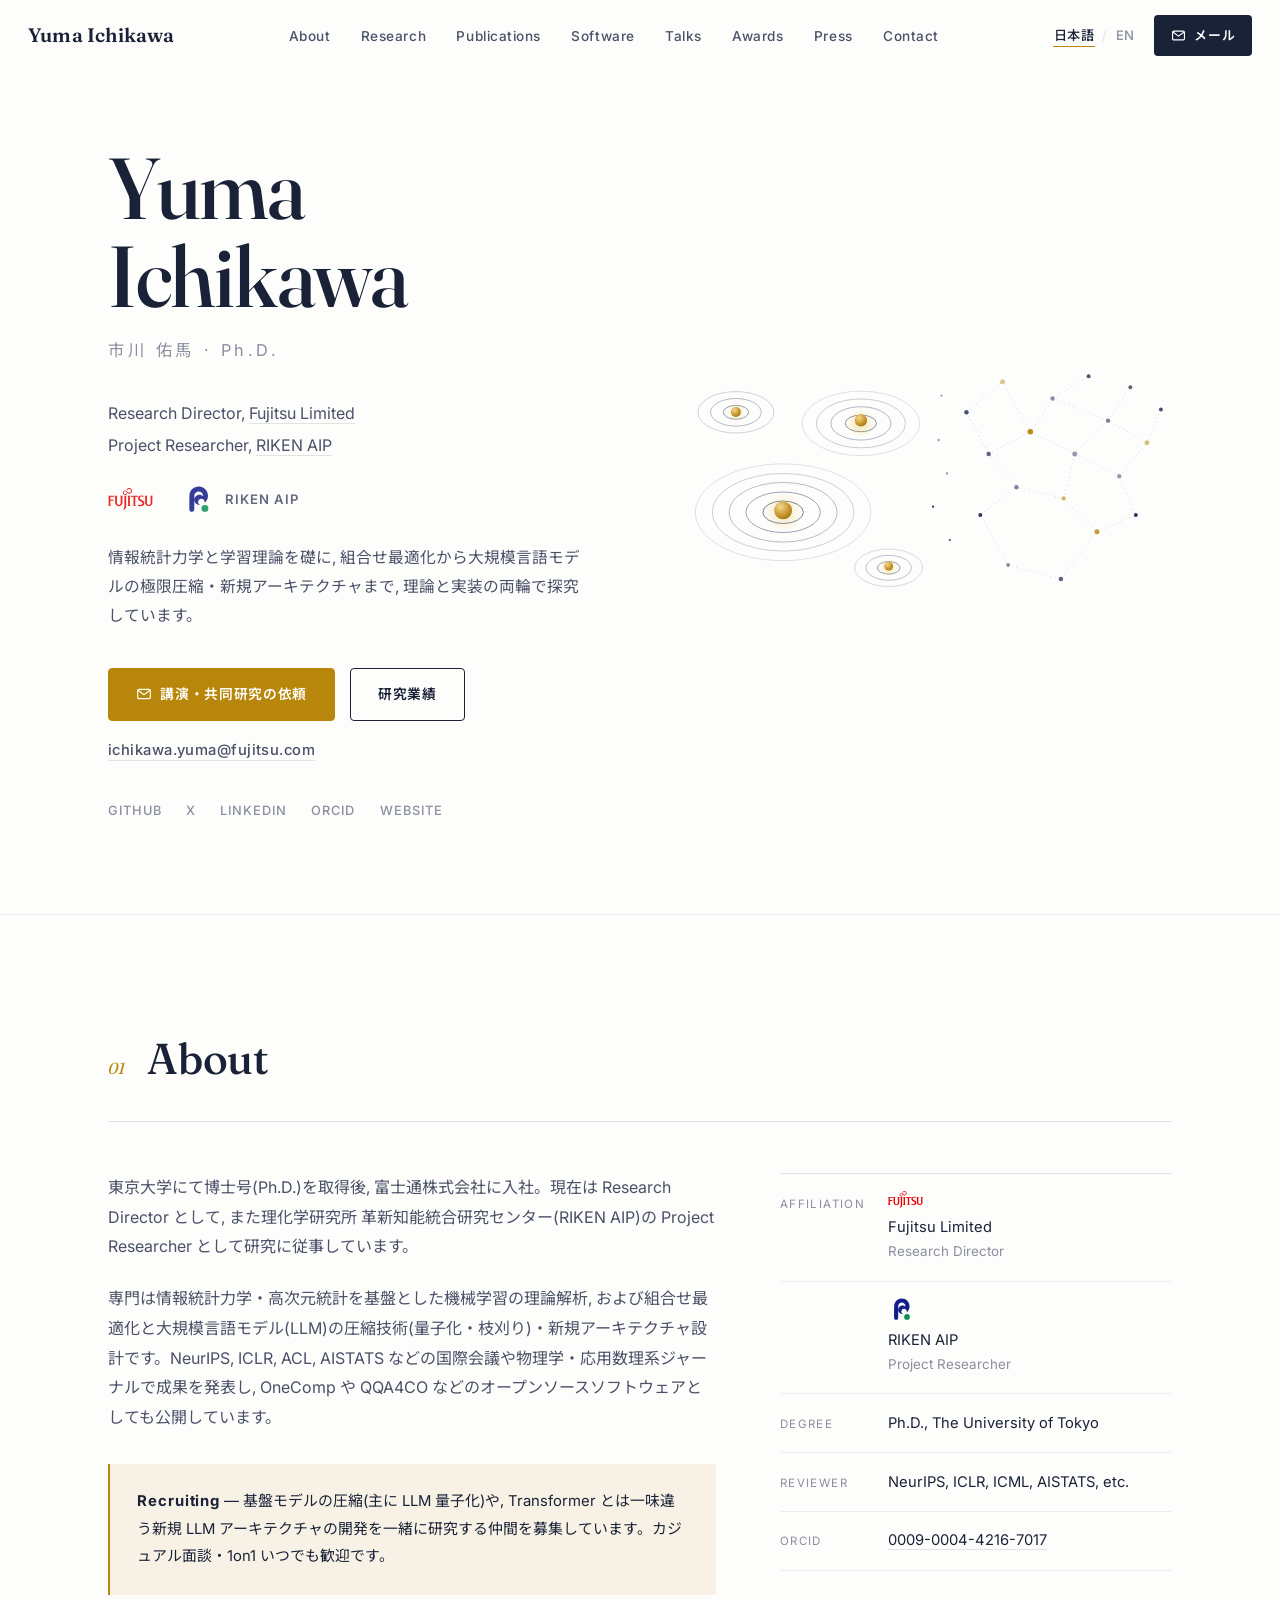
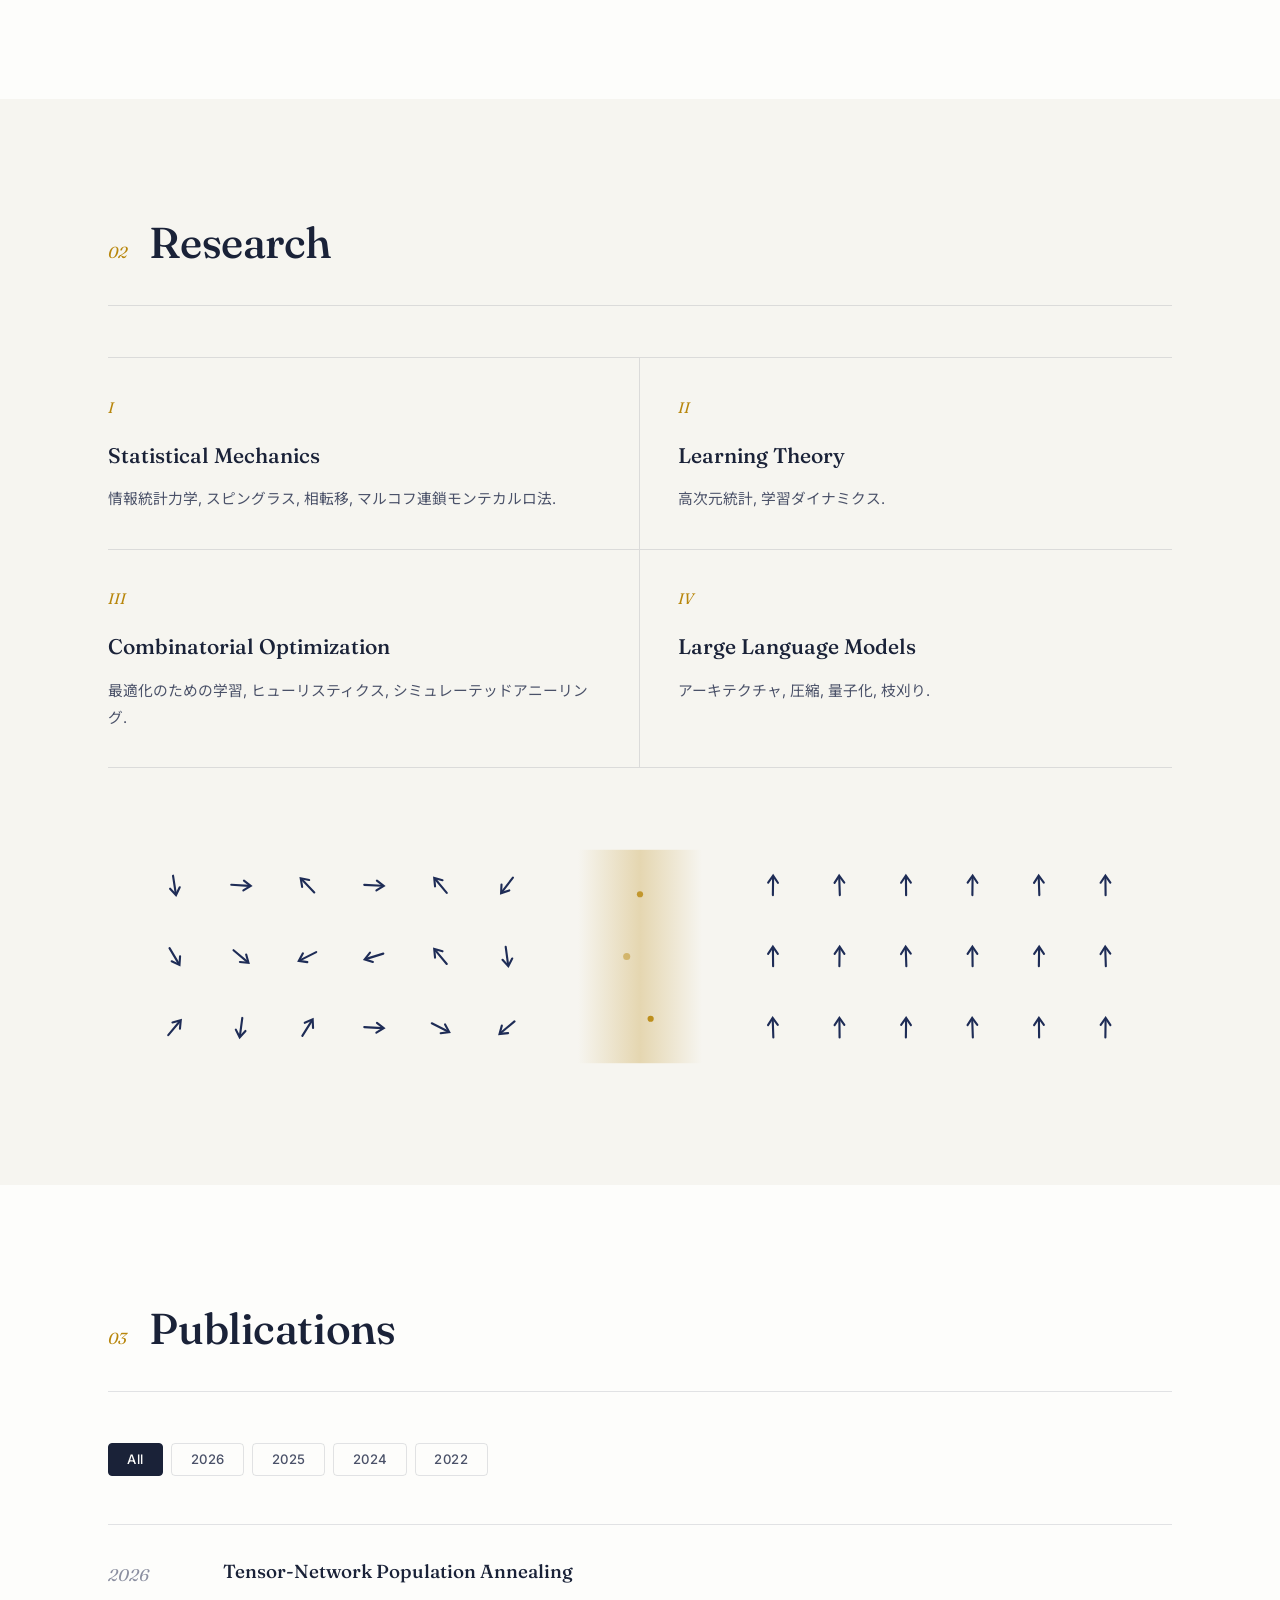
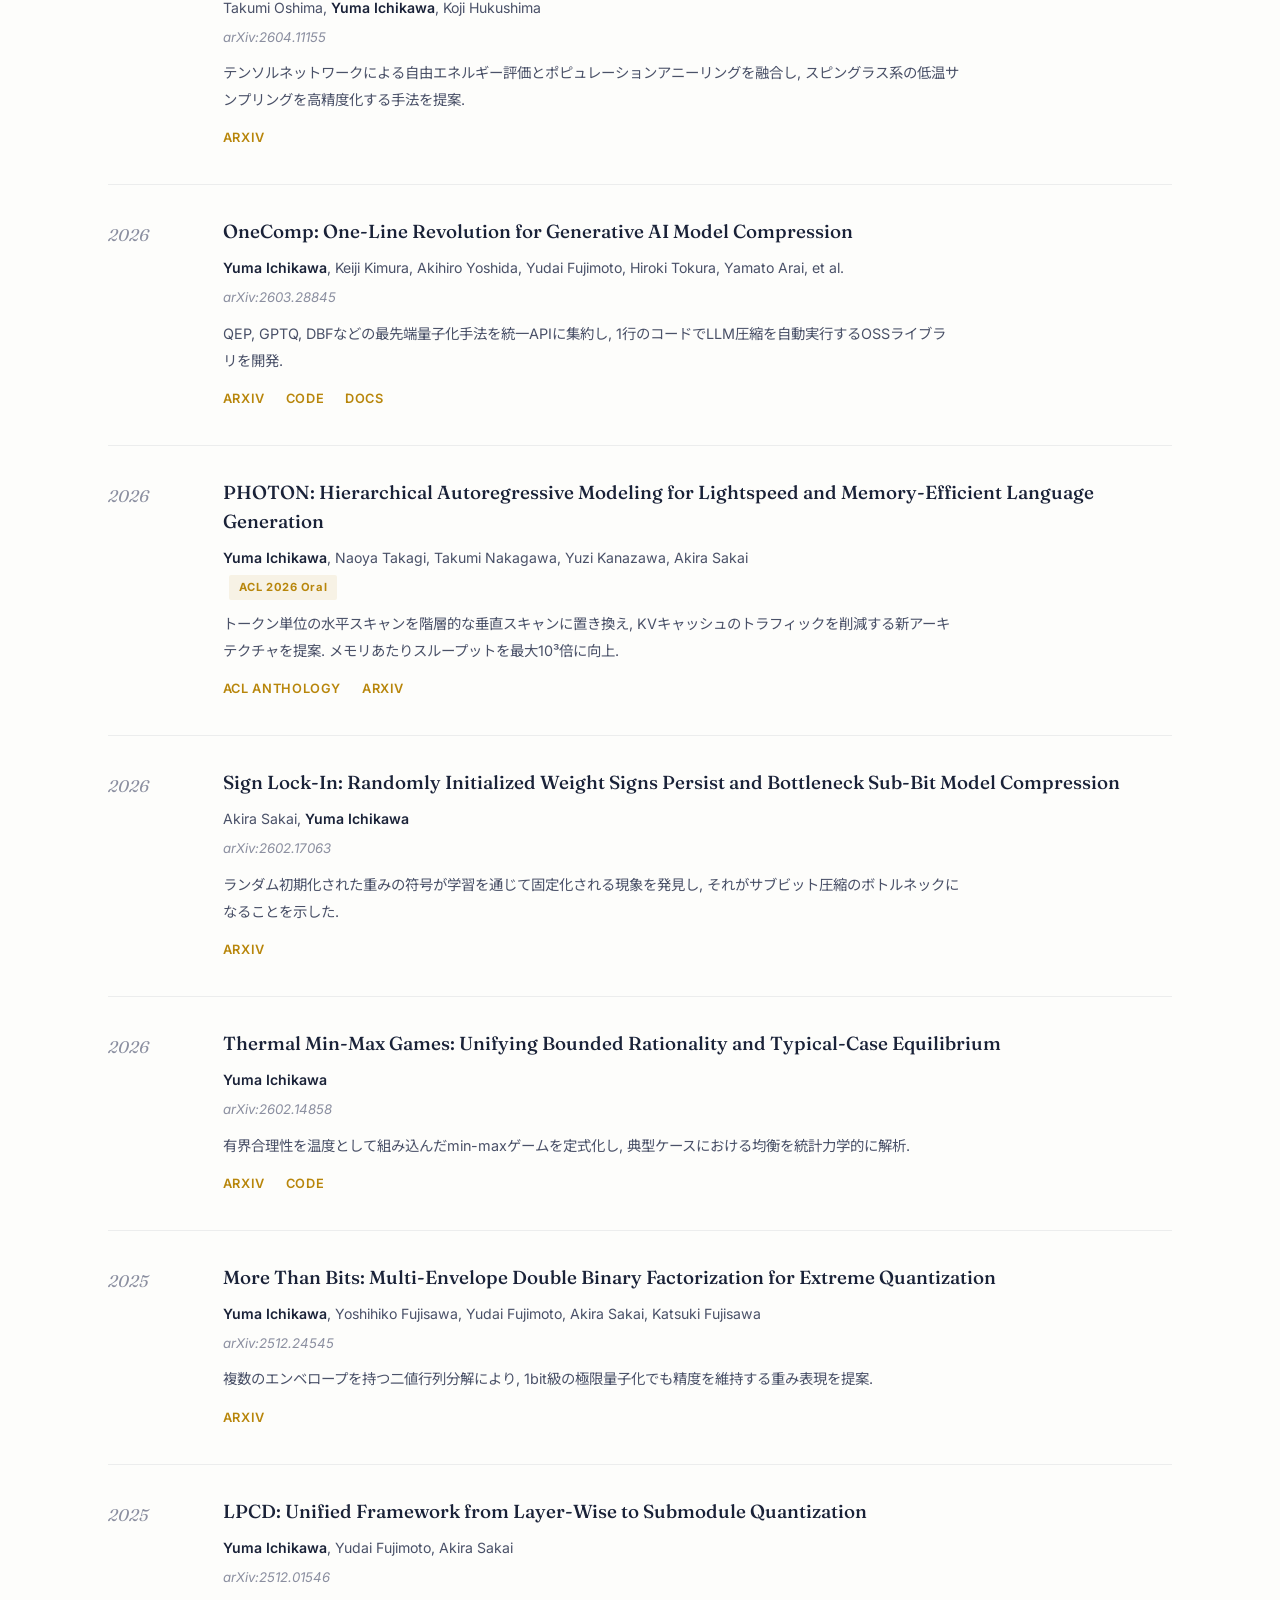
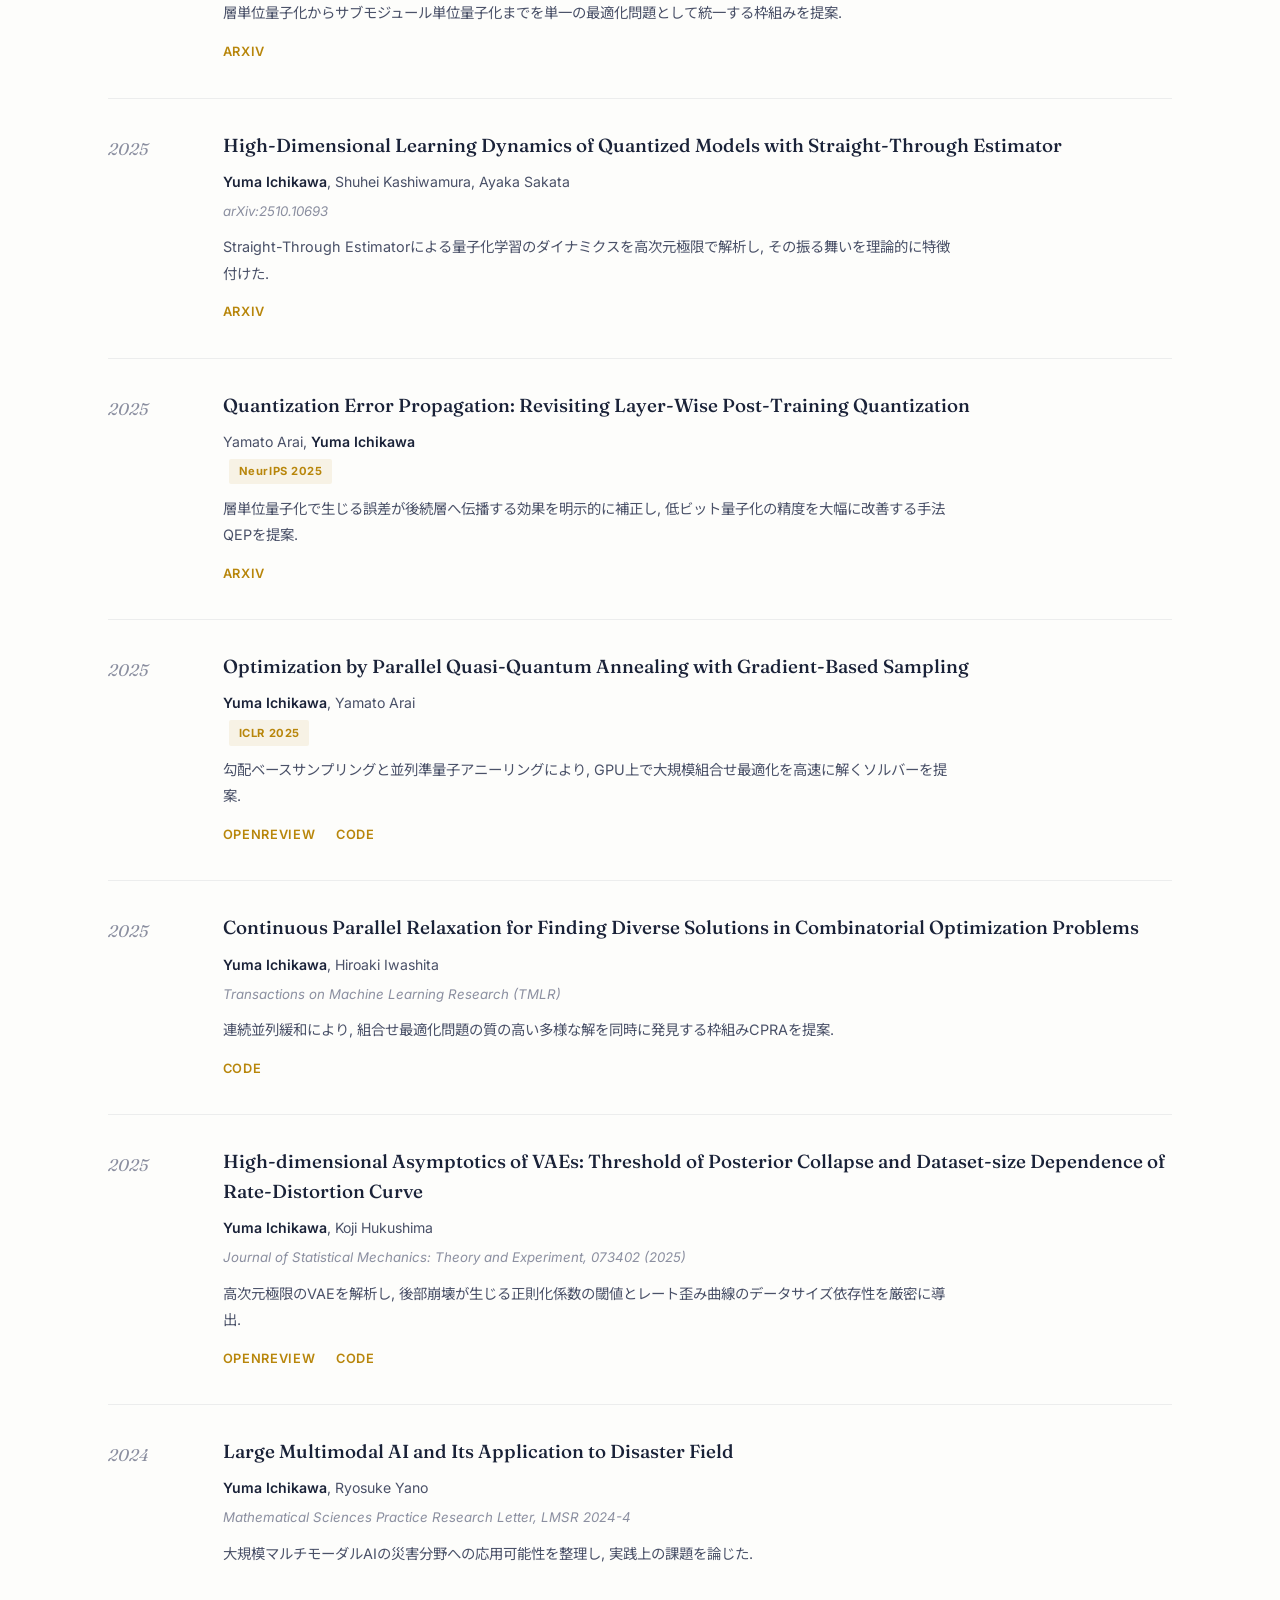
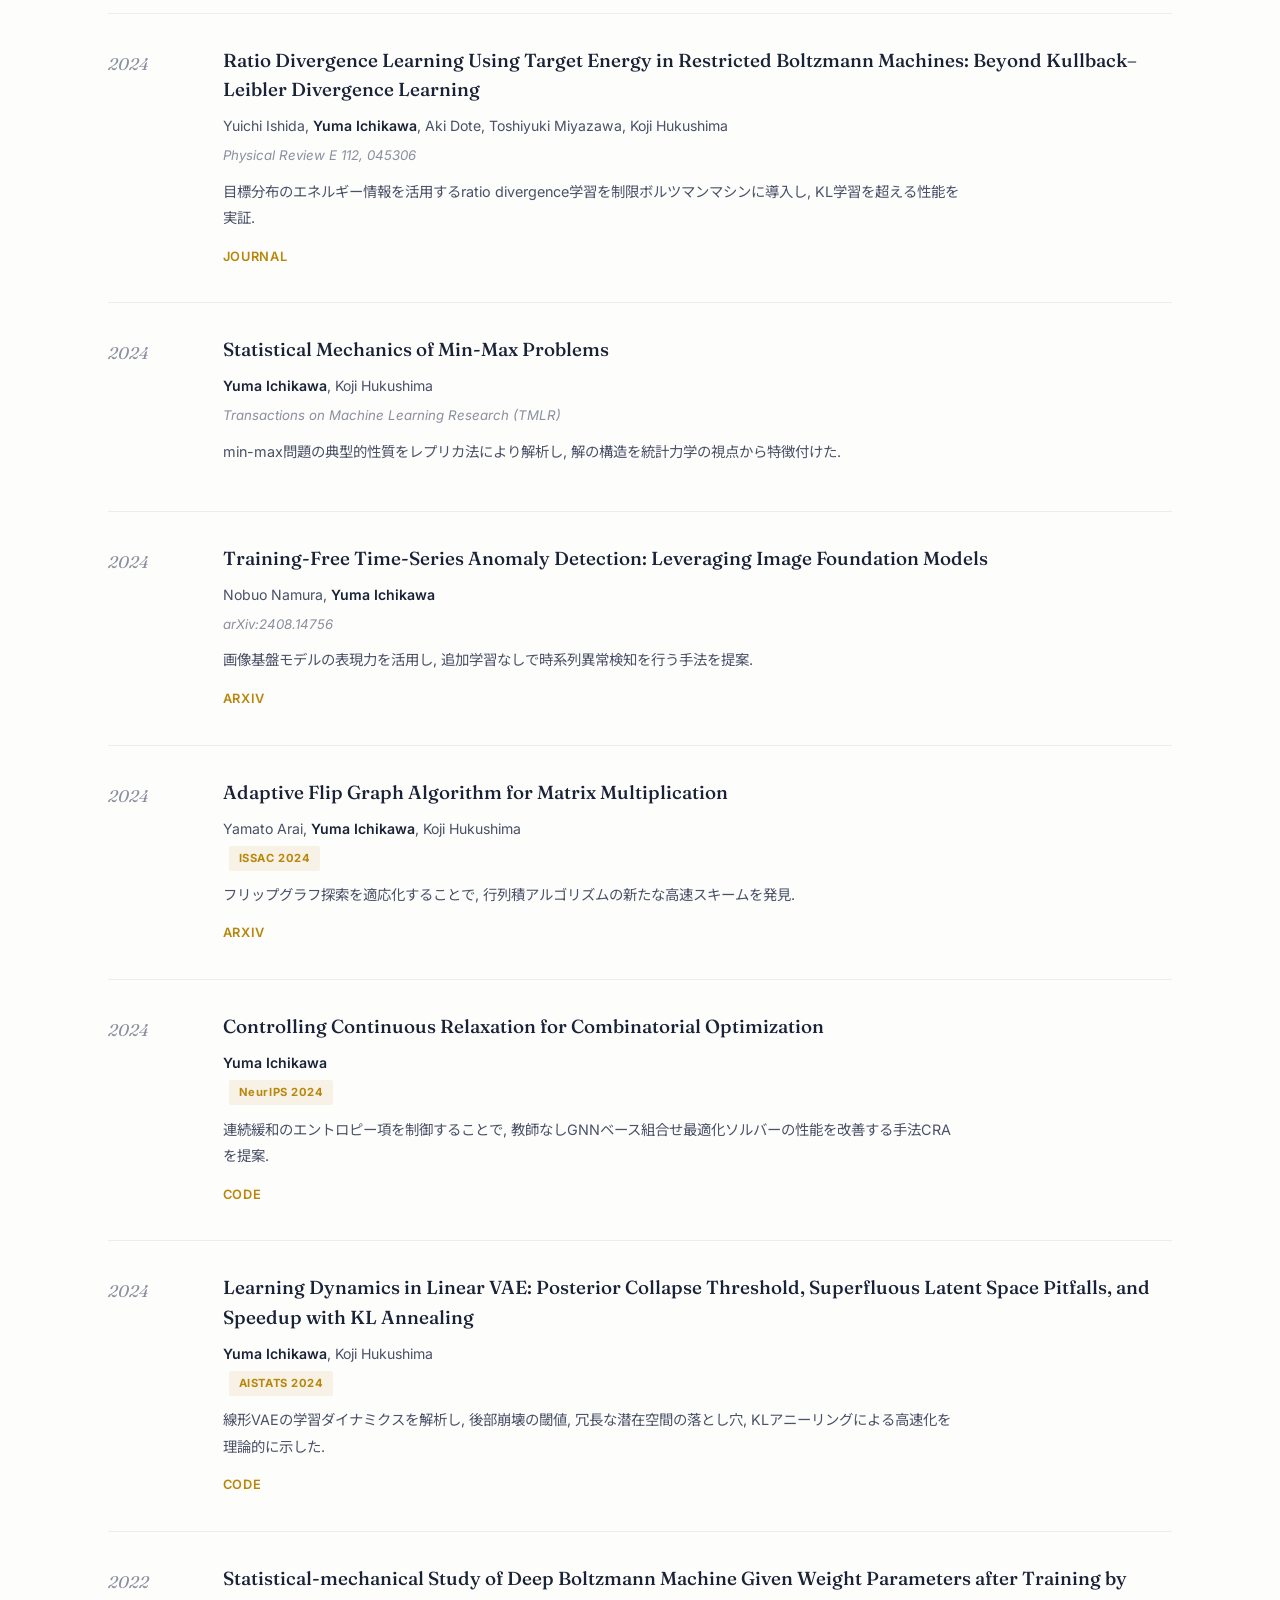
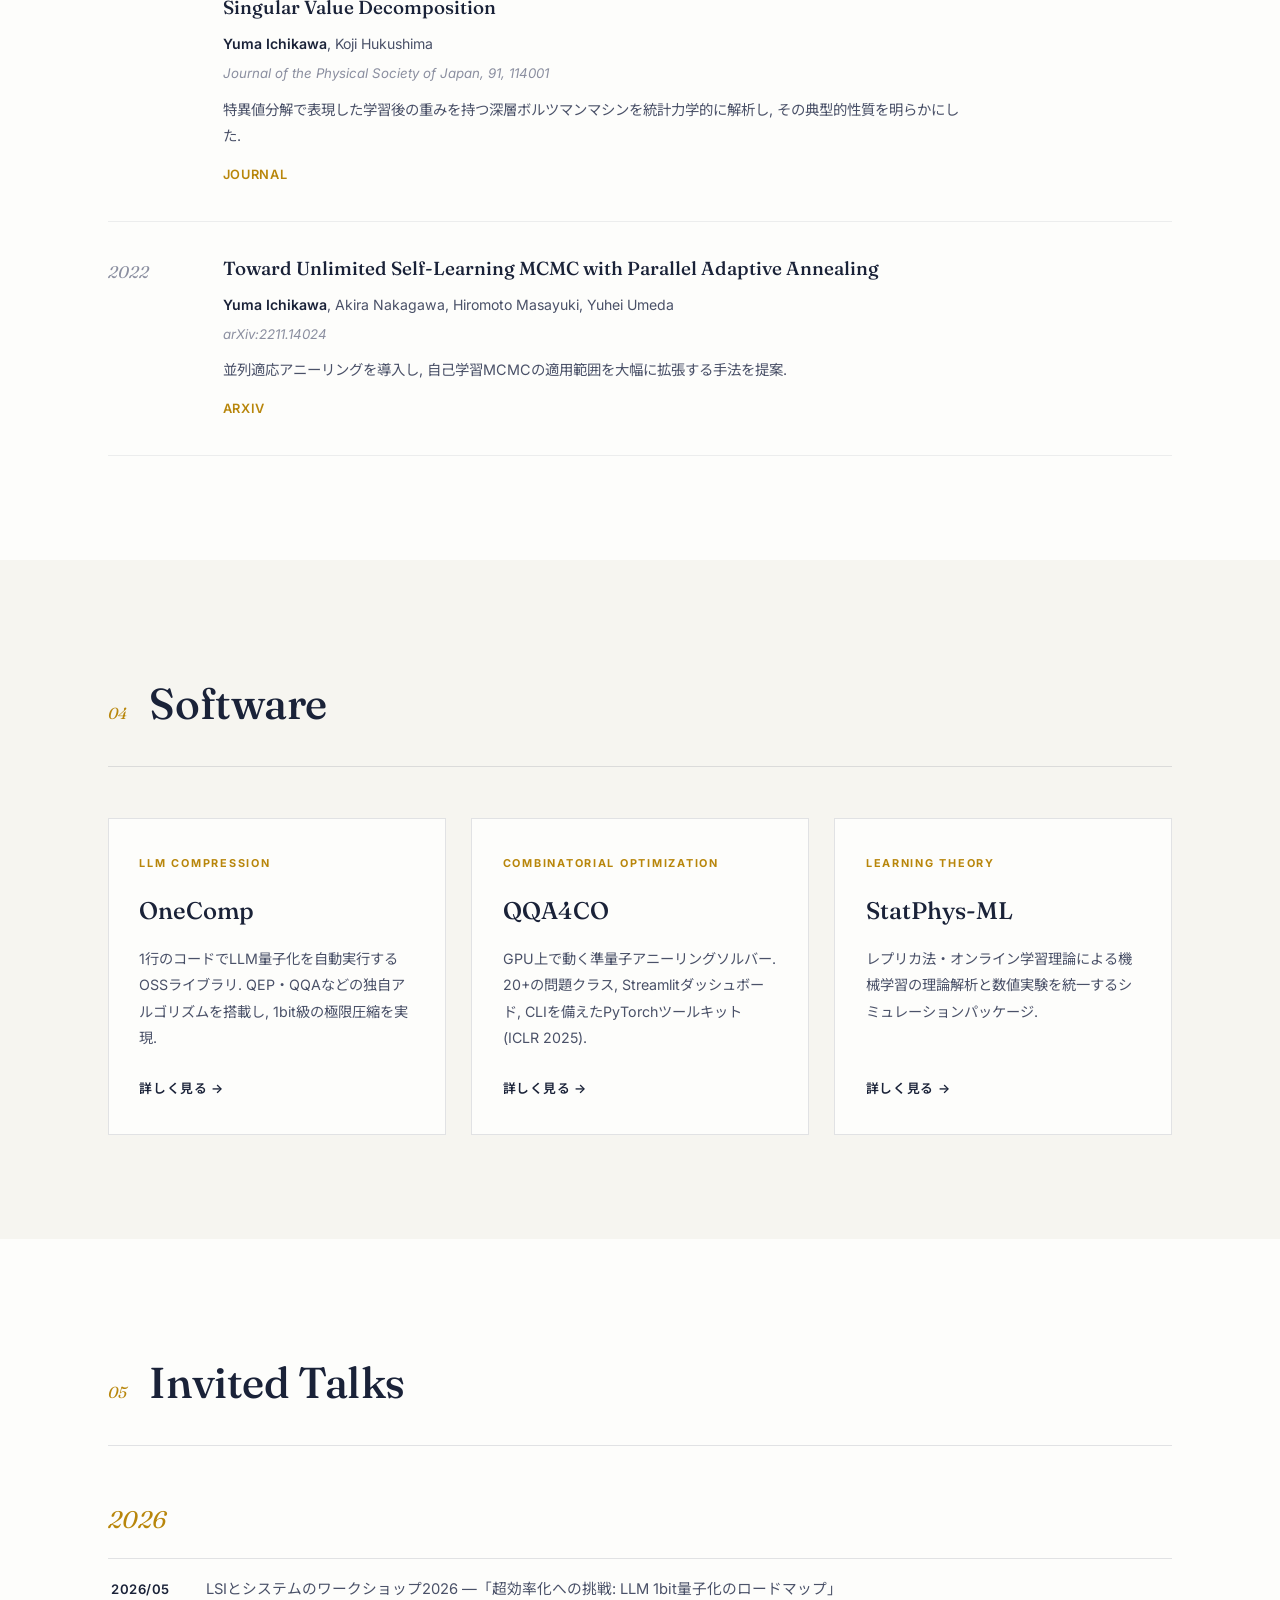
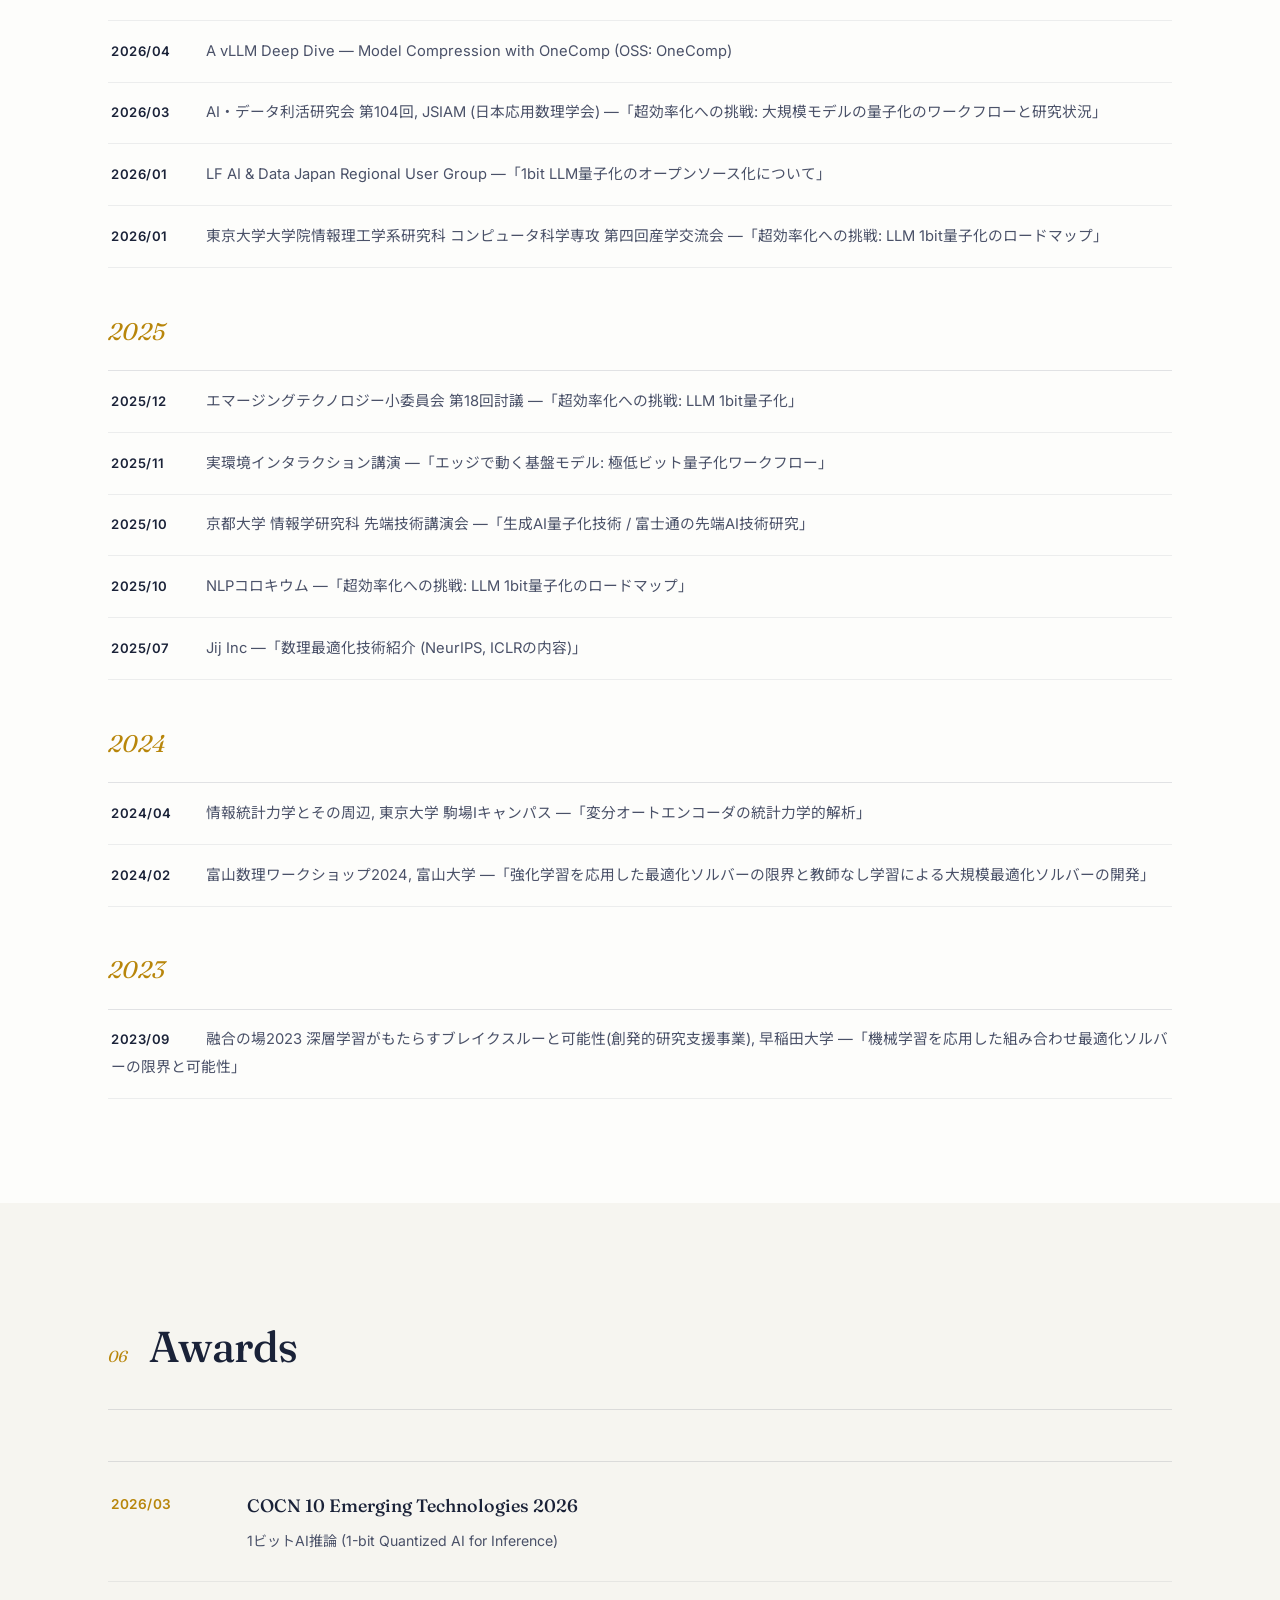
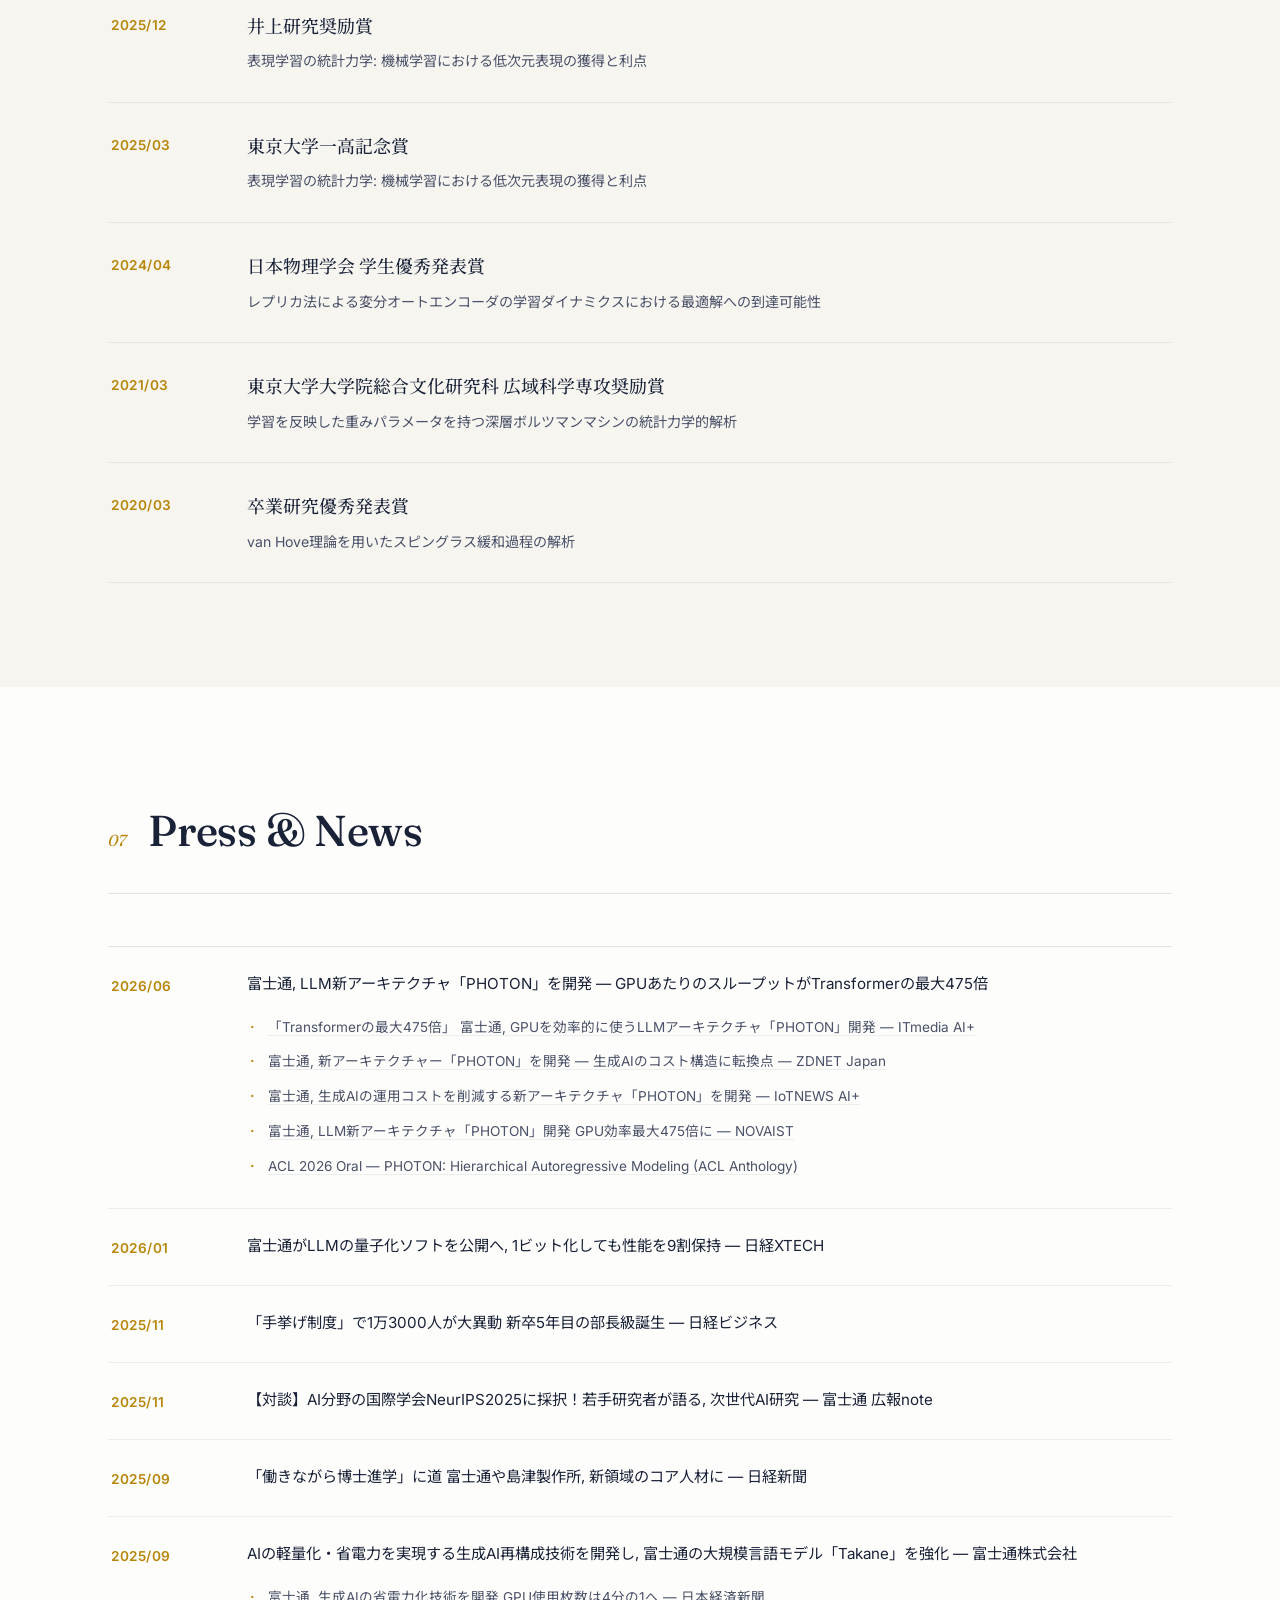
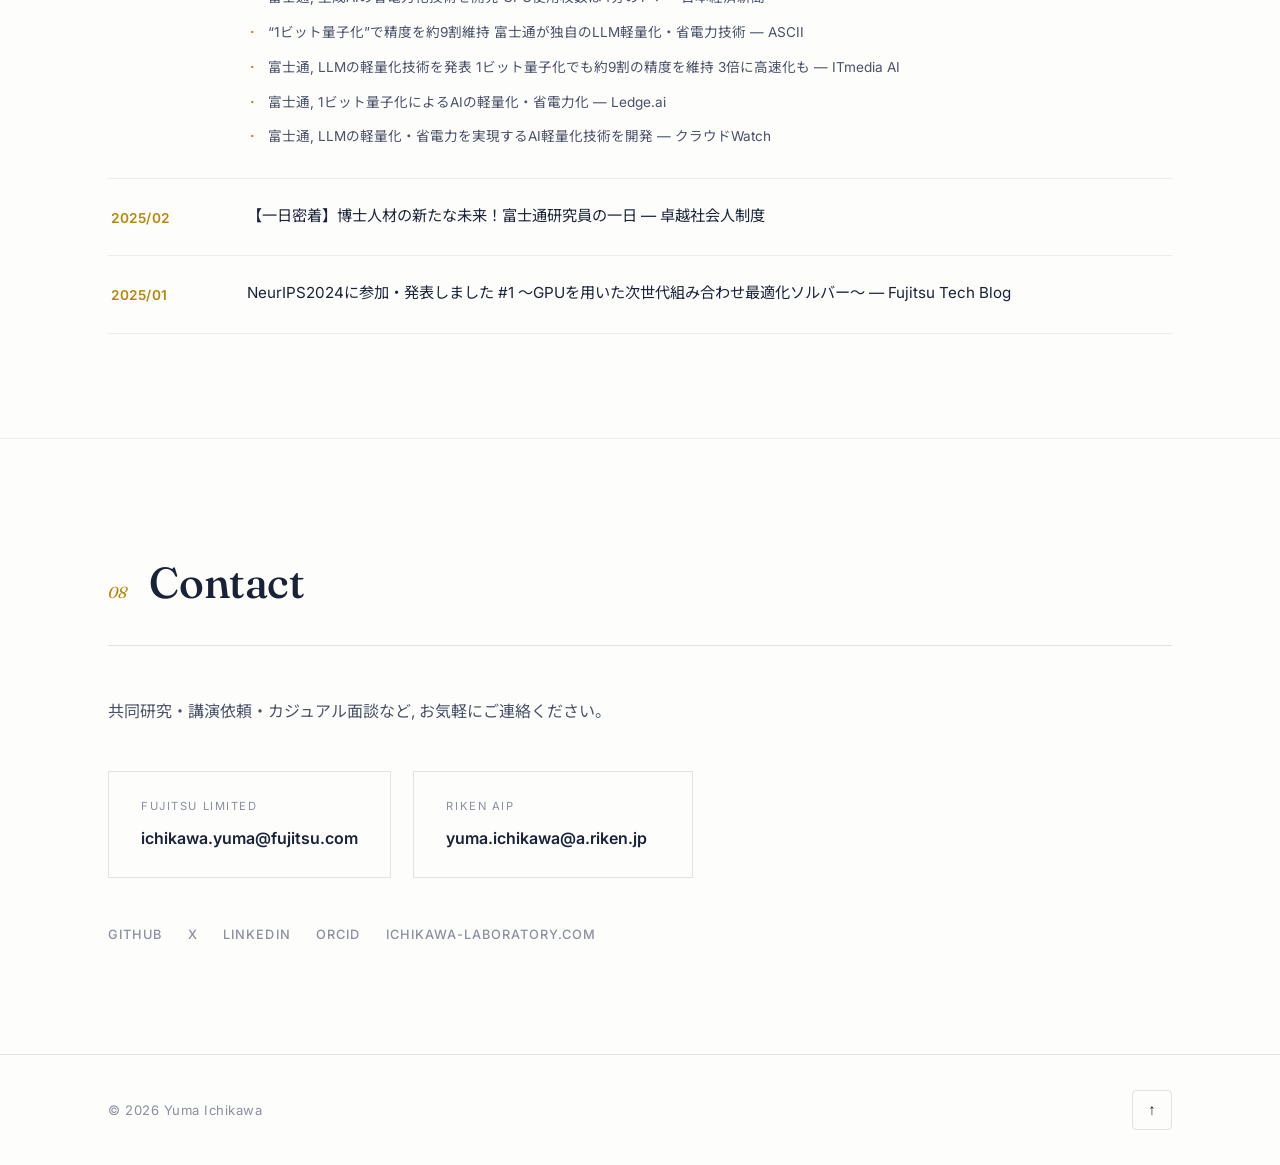
==== commit 940ae8dc: "Animate visuals with SVG, add prominent email CTA, remove subjective leads, add Fujitsu/RIKEN logos " ====
--- a/index.html
+++ b/index.html
@@ -42,10 +42,16 @@
       <li><a href="#contact" class="nav-link">Contact</a></li>
     </ul>
 
-    <div class="lang-switch" role="group" aria-label="Language">
-      <button class="lang-btn" id="langJa" data-set-lang="ja">日本語</button>
-      <span class="lang-sep">/</span>
-      <button class="lang-btn" id="langEn" data-set-lang="en">EN</button>
+    <div class="nav-right">
+      <div class="lang-switch" role="group" aria-label="Language">
+        <button class="lang-btn" id="langJa" data-set-lang="ja">日本語</button>
+        <span class="lang-sep">/</span>
+        <button class="lang-btn" id="langEn" data-set-lang="en">EN</button>
+      </div>
+      <a class="btn-mail" href="mailto:ichikawa.yuma@fujitsu.com">
+        <svg viewBox="0 0 24 24" fill="none" stroke="currentColor" stroke-width="1.8" aria-hidden="true"><rect x="2.5" y="5" width="19" height="14" rx="2"/><path d="M3 6.5 12 13l9-6.5"/></svg>
+        <span class="btn-mail-label"><span class="ja">メール</span><span class="en">Email</span></span>
+      </a>
     </div>
   </nav>
 </header>
@@ -64,15 +70,27 @@
           Project Researcher, <a href="https://aip.riken.jp/" target="_blank" rel="noopener">RIKEN AIP</a>
         </p>
 
+        <div class="hero-affil reveal" aria-label="Affiliations">
+          <a href="https://www.fujitsu.com/" target="_blank" rel="noopener"><img class="hero-affil-fujitsu" src="assets/img/logo-fujitsu.svg" alt="Fujitsu" /></a>
+          <a href="https://aip.riken.jp/" target="_blank" rel="noopener" class="hero-affil-riken"><img src="assets/img/logo-riken.svg" alt="RIKEN" /><span>RIKEN AIP</span></a>
+        </div>
+
         <p class="hero-tagline reveal">
           <span class="ja">情報統計力学と学習理論を礎に, 組合せ最適化から大規模言語モデルの極限圧縮・新規アーキテクチャまで, 理論と実装の両輪で探究しています。</span>
           <span class="en">Grounded in statistical mechanics and learning theory, I explore everything from combinatorial optimization to extreme LLM compression and novel architectures — in both theory and practice.</span>
         </p>
 
         <div class="hero-actions reveal">
-          <a href="#publications" class="btn btn-solid"><span class="ja">研究業績</span><span class="en">Publications</span></a>
-          <a href="software.html" class="btn btn-line">Software</a>
+          <a href="mailto:ichikawa.yuma@fujitsu.com" class="btn btn-gold">
+            <svg viewBox="0 0 24 24" fill="none" stroke="currentColor" stroke-width="1.8" aria-hidden="true"><rect x="2.5" y="5" width="19" height="14" rx="2"/><path d="M3 6.5 12 13l9-6.5"/></svg>
+            <span class="ja">講演・共同研究の依頼</span><span class="en">Speaking &amp; Collaboration</span>
+          </a>
+          <a href="#publications" class="btn btn-line"><span class="ja">研究業績</span><span class="en">Publications</span></a>
         </div>
+
+        <p class="hero-mail reveal">
+          <a href="mailto:ichikawa.yuma@fujitsu.com">ichikawa.yuma@fujitsu.com</a>
+        </p>
 
         <div class="hero-socials reveal">
           <a href="https://github.com/Yuma-Ichikawa" target="_blank" rel="noopener" aria-label="GitHub">GitHub</a>
@@ -84,7 +102,7 @@
       </div>
 
       <figure class="hero-art reveal">
-        <img src="assets/img/hero-landscape.png" alt="Energy landscape flowing into a neural network" />
+        <img src="assets/img/hero-animated.svg" alt="Animated energy landscape flowing into a neural network" />
       </figure>
     </div>
   </section>
@@ -117,8 +135,8 @@
 
         <aside class="about-facts reveal">
           <dl>
-            <div><dt>Affiliation</dt><dd>Fujitsu Limited<br /><span class="muted">Research Director</span></dd></div>
-            <div><dt></dt><dd>RIKEN AIP<br /><span class="muted">Project Researcher</span></dd></div>
+            <div><dt>Affiliation</dt><dd><img class="aff-logo aff-logo-fujitsu" src="assets/img/logo-fujitsu.svg" alt="Fujitsu" />Fujitsu Limited<br /><span class="muted">Research Director</span></dd></div>
+            <div><dt></dt><dd><img class="aff-logo aff-logo-riken" src="assets/img/logo-riken.svg" alt="RIKEN" />RIKEN AIP<br /><span class="muted">Project Researcher</span></dd></div>
             <div><dt>Degree</dt><dd>Ph.D., The University of Tokyo</dd></div>
             <div><dt>Reviewer</dt><dd>NeurIPS, ICLR, ICML, AISTATS, etc.</dd></div>
             <div><dt>ORCID</dt><dd><a href="https://orcid.org/0009-0004-4216-7017" target="_blank" rel="noopener">0009-0004-4216-7017</a></dd></div>
@@ -136,13 +154,6 @@
         <h2 class="section-title">Research</h2>
       </div>
 
-      <div class="research-lead reveal">
-        <p>
-          <span class="ja">「乱れた系の物理」を共通言語に, 学習・推論・最適化という一見異なる問題を貫く普遍構造を探しています。理論で見つけた構造を, 実際に動くソルバーやライブラリとして社会に還す — それが研究のスタイルです。</span>
-          <span class="en">With the physics of disordered systems as a common language, I search for universal structures that run through learning, inference, and optimization — and return what theory reveals to society as working solvers and libraries.</span>
-        </p>
-      </div>
-
       <div class="research-grid">
         <article class="research-card reveal">
           <span class="research-index">I</span>
@@ -179,7 +190,7 @@
       </div>
 
       <figure class="research-banner reveal">
-        <img src="assets/img/research-statphys.png" alt="Spins transitioning from disorder to order across a critical point" loading="lazy" />
+        <img src="assets/img/research-spins.svg" alt="Animated spins transitioning from disorder to order across a critical point" loading="lazy" />
       </figure>
     </div>
   </section>
@@ -504,13 +515,6 @@
       <div class="section-head reveal">
         <span class="section-no">04</span>
         <h2 class="section-title">Software</h2>
-      </div>
-
-      <div class="software-lead reveal">
-        <p>
-          <span class="ja">研究成果は論文で終わらせず, 誰もが使えるオープンソースソフトウェアとして公開しています。</span>
-          <span class="en">Research doesn't end with papers — it ships as open-source software anyone can use.</span>
-        </p>
       </div>
 
       <div class="software-grid">
--- a/css/style.css
+++ b/css/style.css
@@ -101,6 +101,19 @@
 .lang-btn:hover { color: var(--ink); }
 .lang-sep { color: var(--hairline); font-size: 0.8rem; }
 
+.nav-right { display: flex; align-items: center; gap: 1.2rem; flex-shrink: 0; }
+
+.btn-mail {
+  display: inline-flex; align-items: center; gap: 0.5rem;
+  padding: 0.52rem 1.05rem; border-radius: var(--radius);
+  background: var(--ink); color: #fff;
+  font-size: 0.8rem; font-weight: 600; letter-spacing: 0.05em;
+  transition: background 0.25s ease, transform 0.25s ease;
+  white-space: nowrap;
+}
+.btn-mail:hover { background: var(--gold); transform: translateY(-1px); }
+.btn-mail svg { width: 15px; height: 15px; flex-shrink: 0; }
+
 .nav-toggle {
   display: none; flex-direction: column; justify-content: center; gap: 6px;
   width: 36px; height: 36px; background: none; border: none; cursor: pointer;
@@ -161,6 +174,28 @@
 .btn-solid:hover { background: var(--navy); border-color: var(--navy); transform: translateY(-2px); }
 .btn-line { background: transparent; color: var(--ink); }
 .btn-line:hover { background: var(--ink); color: var(--paper); transform: translateY(-2px); }
+.btn-gold { background: var(--gold); border-color: var(--gold); color: #fff; }
+.btn-gold:hover { background: #9a7009; border-color: #9a7009; transform: translateY(-2px); }
+.btn svg { width: 16px; height: 16px; flex-shrink: 0; }
+
+.hero-mail { margin: -1.4rem 0 2.2rem; font-size: 0.92rem; }
+.hero-mail a {
+  color: var(--ink-soft); font-weight: 500; letter-spacing: 0.03em;
+  border-bottom: 1px solid var(--hairline); padding-bottom: 1px;
+  transition: color 0.25s ease, border-color 0.25s ease;
+}
+.hero-mail a:hover { color: var(--gold); border-color: var(--gold); }
+
+.hero-affil { display: flex; align-items: center; gap: 1.8rem; margin: 0 0 1.9rem; }
+.hero-affil img { display: block; }
+.hero-affil-fujitsu { height: 22px; width: auto; }
+.hero-affil-riken { display: inline-flex; align-items: center; gap: 0.5rem; }
+.hero-affil-riken img { height: 26px; width: auto; }
+.hero-affil-riken span {
+  font-size: 0.82rem; font-weight: 600; letter-spacing: 0.08em; color: var(--ink-soft);
+}
+.hero-affil a { opacity: 0.85; transition: opacity 0.25s ease; }
+.hero-affil a:hover { opacity: 1; }
 
 .hero-socials { display: flex; gap: 1.5rem; flex-wrap: wrap; }
 .hero-socials a {
@@ -230,16 +265,13 @@
 .about-facts .muted { color: var(--ink-dim); font-size: 0.84rem; }
 .about-facts a { border-bottom: 1px solid var(--hairline); }
 .about-facts a:hover { border-color: var(--gold); color: var(--gold); }
+.aff-logo { display: block; margin-bottom: 0.45rem; }
+.aff-logo-fujitsu { height: 17px; width: auto; }
+.aff-logo-riken { height: 22px; width: auto; }
 
 /* ==========================================================================
    Research
    ========================================================================== */
-.research-lead { max-width: 46rem; margin-bottom: 3.4rem; }
-.research-lead p {
-  margin: 0; font-family: var(--serif); font-size: 1.22rem; line-height: 2;
-  color: var(--ink); font-weight: 500;
-}
-
 .research-grid { display: grid; grid-template-columns: repeat(2, 1fr); gap: 0; border-top: 1px solid var(--hairline); }
 .research-card {
   padding: 2.2rem 2rem 2.2rem 0;
@@ -303,9 +335,6 @@
 /* ==========================================================================
    Software (top-page cards)
    ========================================================================== */
-.software-lead { max-width: 46rem; margin-bottom: 3rem; }
-.software-lead p { margin: 0; font-family: var(--serif); font-size: 1.22rem; line-height: 2; font-weight: 500; }
-
 .software-grid { display: grid; grid-template-columns: repeat(3, 1fr); gap: 1.6rem; }
 .software-card {
   display: flex; flex-direction: column;
@@ -485,6 +514,8 @@
 }
 
 @media (max-width: 820px) {
+  .btn-mail-label { display: none; }
+  .btn-mail { padding: 0.52rem 0.7rem; }
   .nav-links {
     position: fixed; top: var(--header-h); left: 0; right: 0; bottom: 0;
     background: var(--paper); flex-direction: column; padding: 2.4rem 28px; gap: 1.5rem;
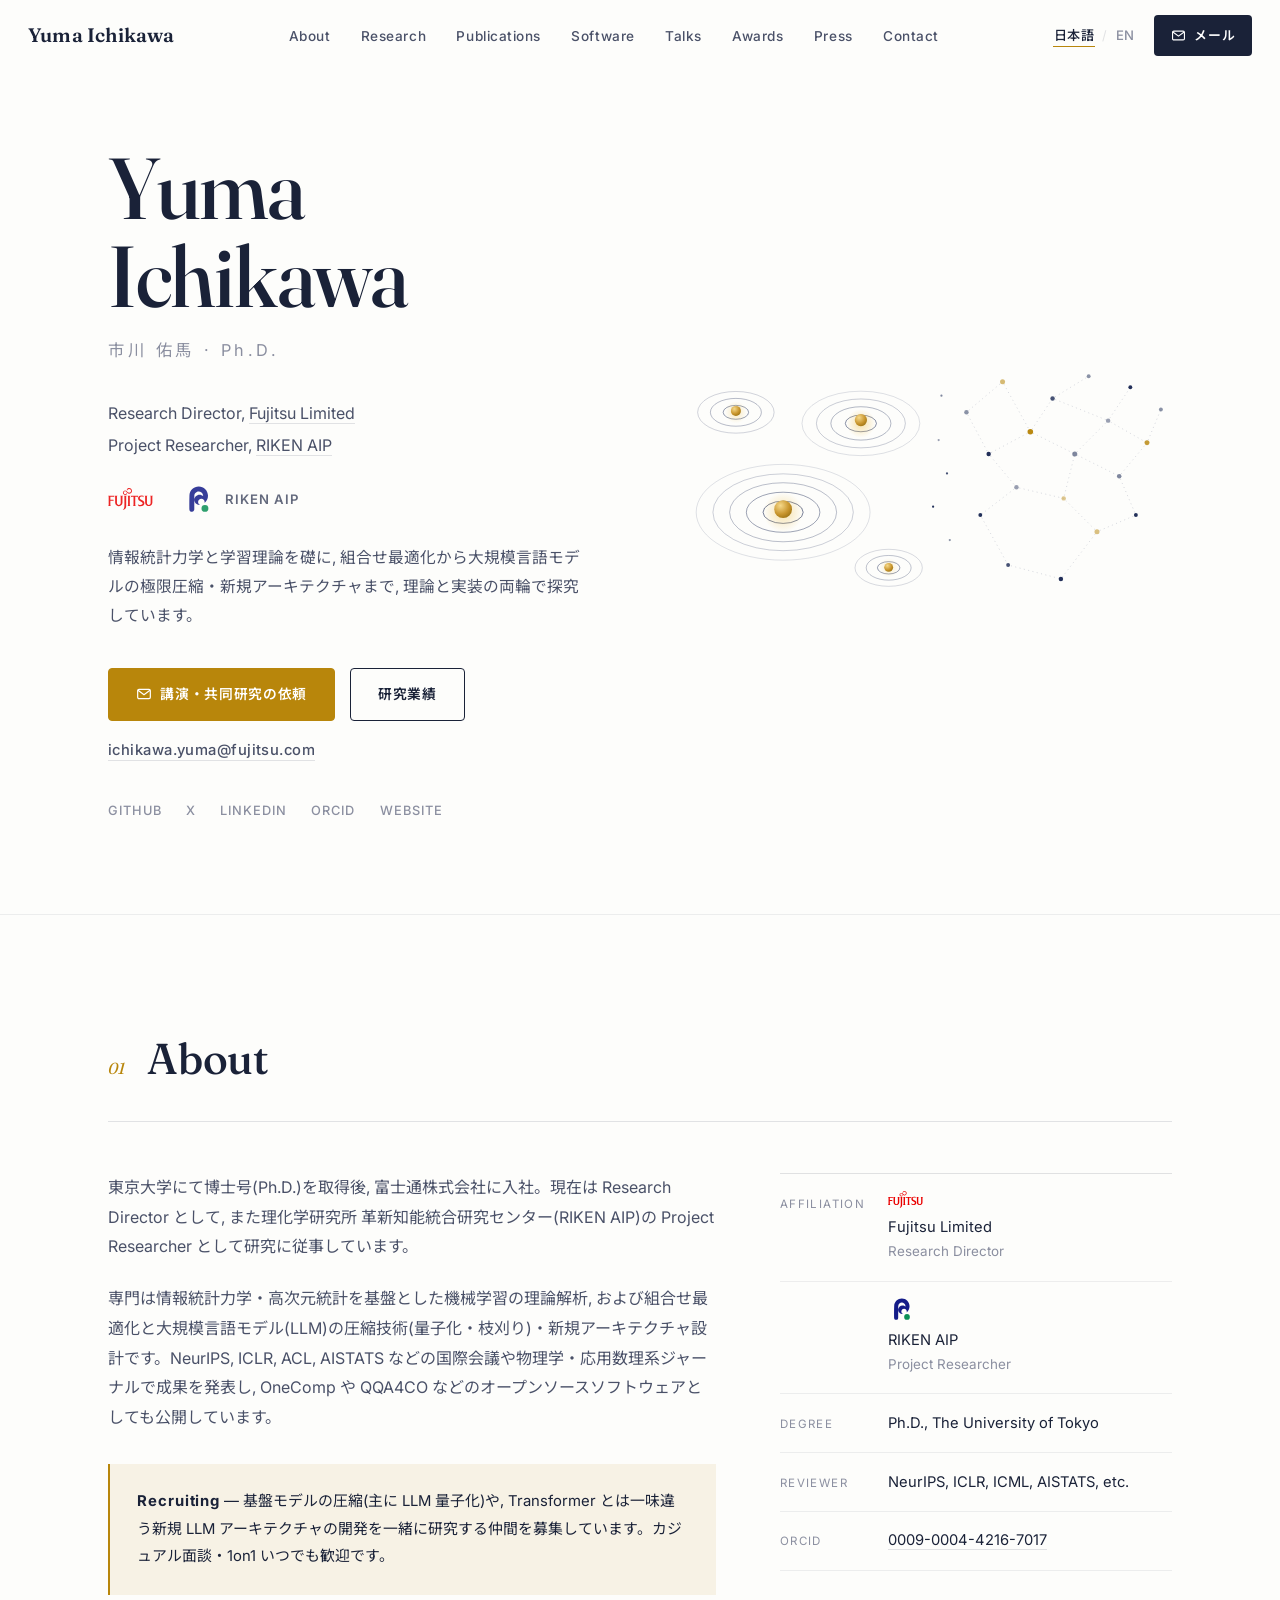
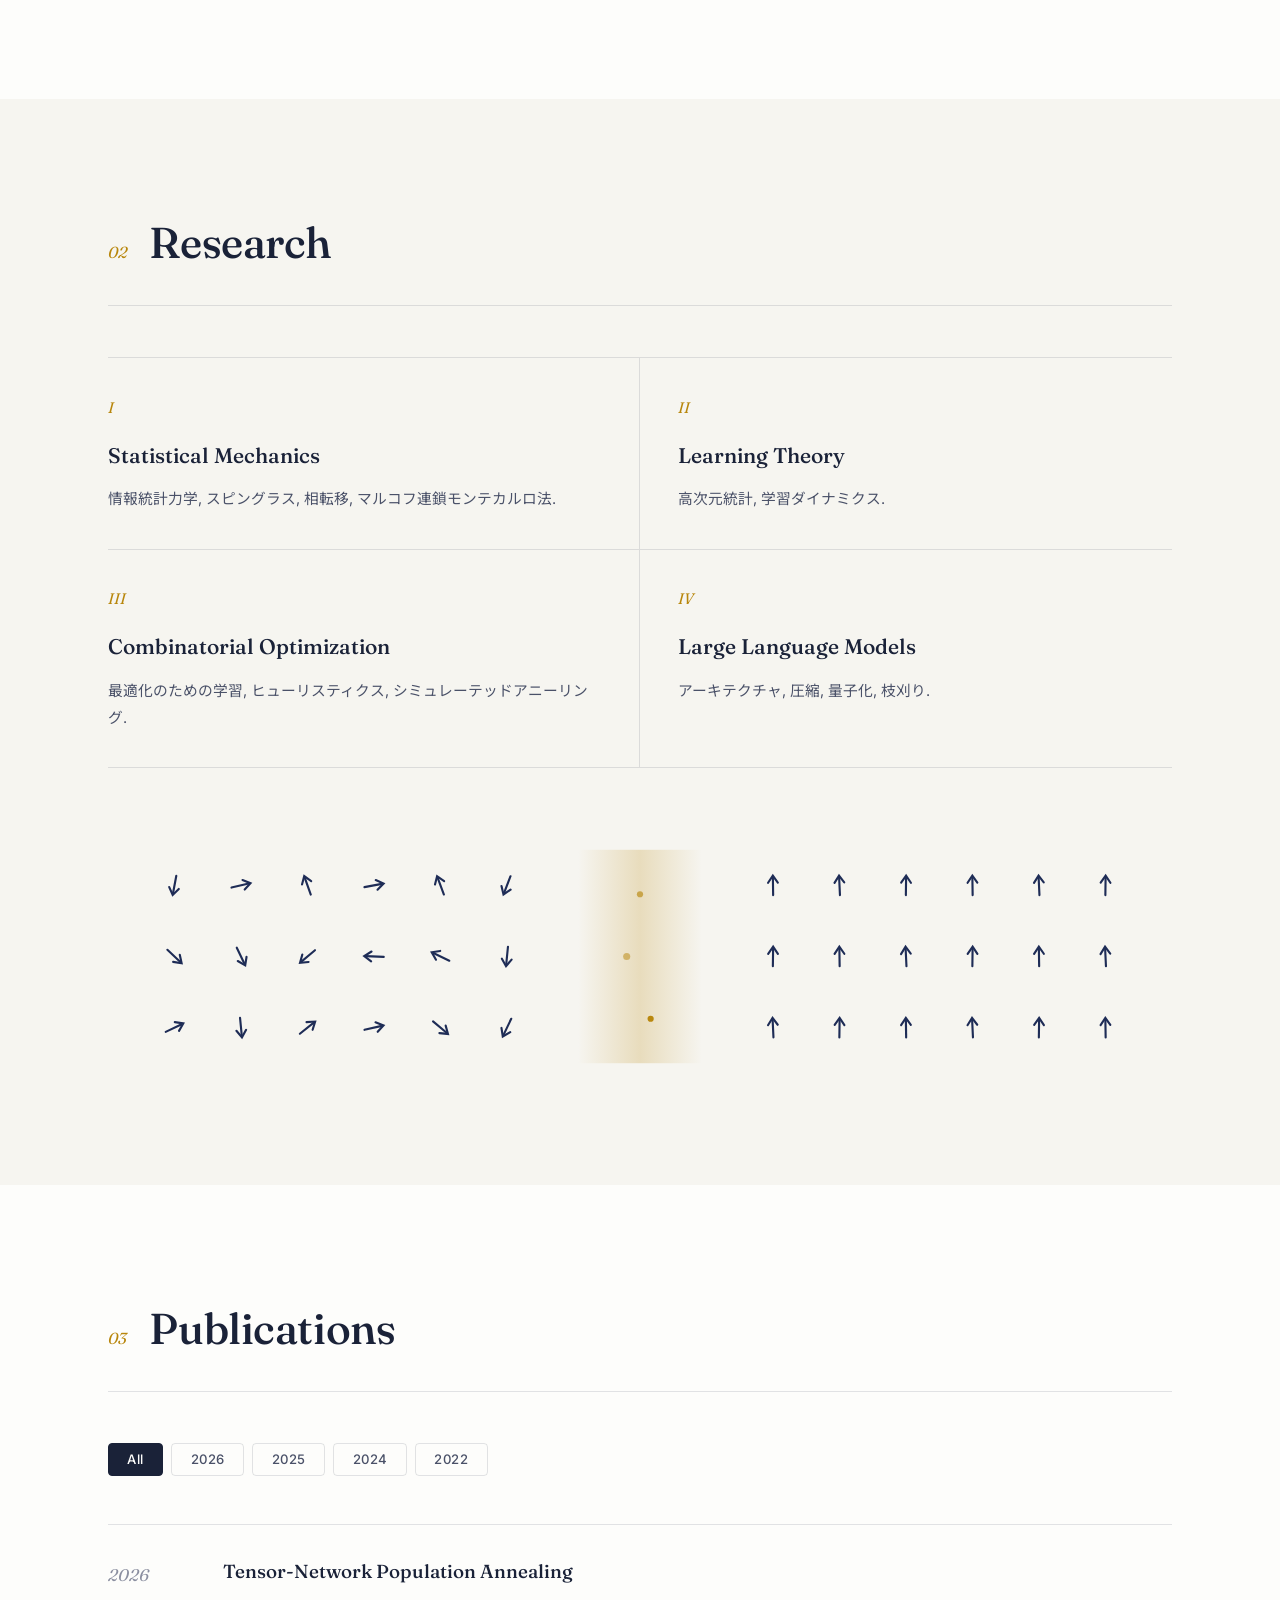
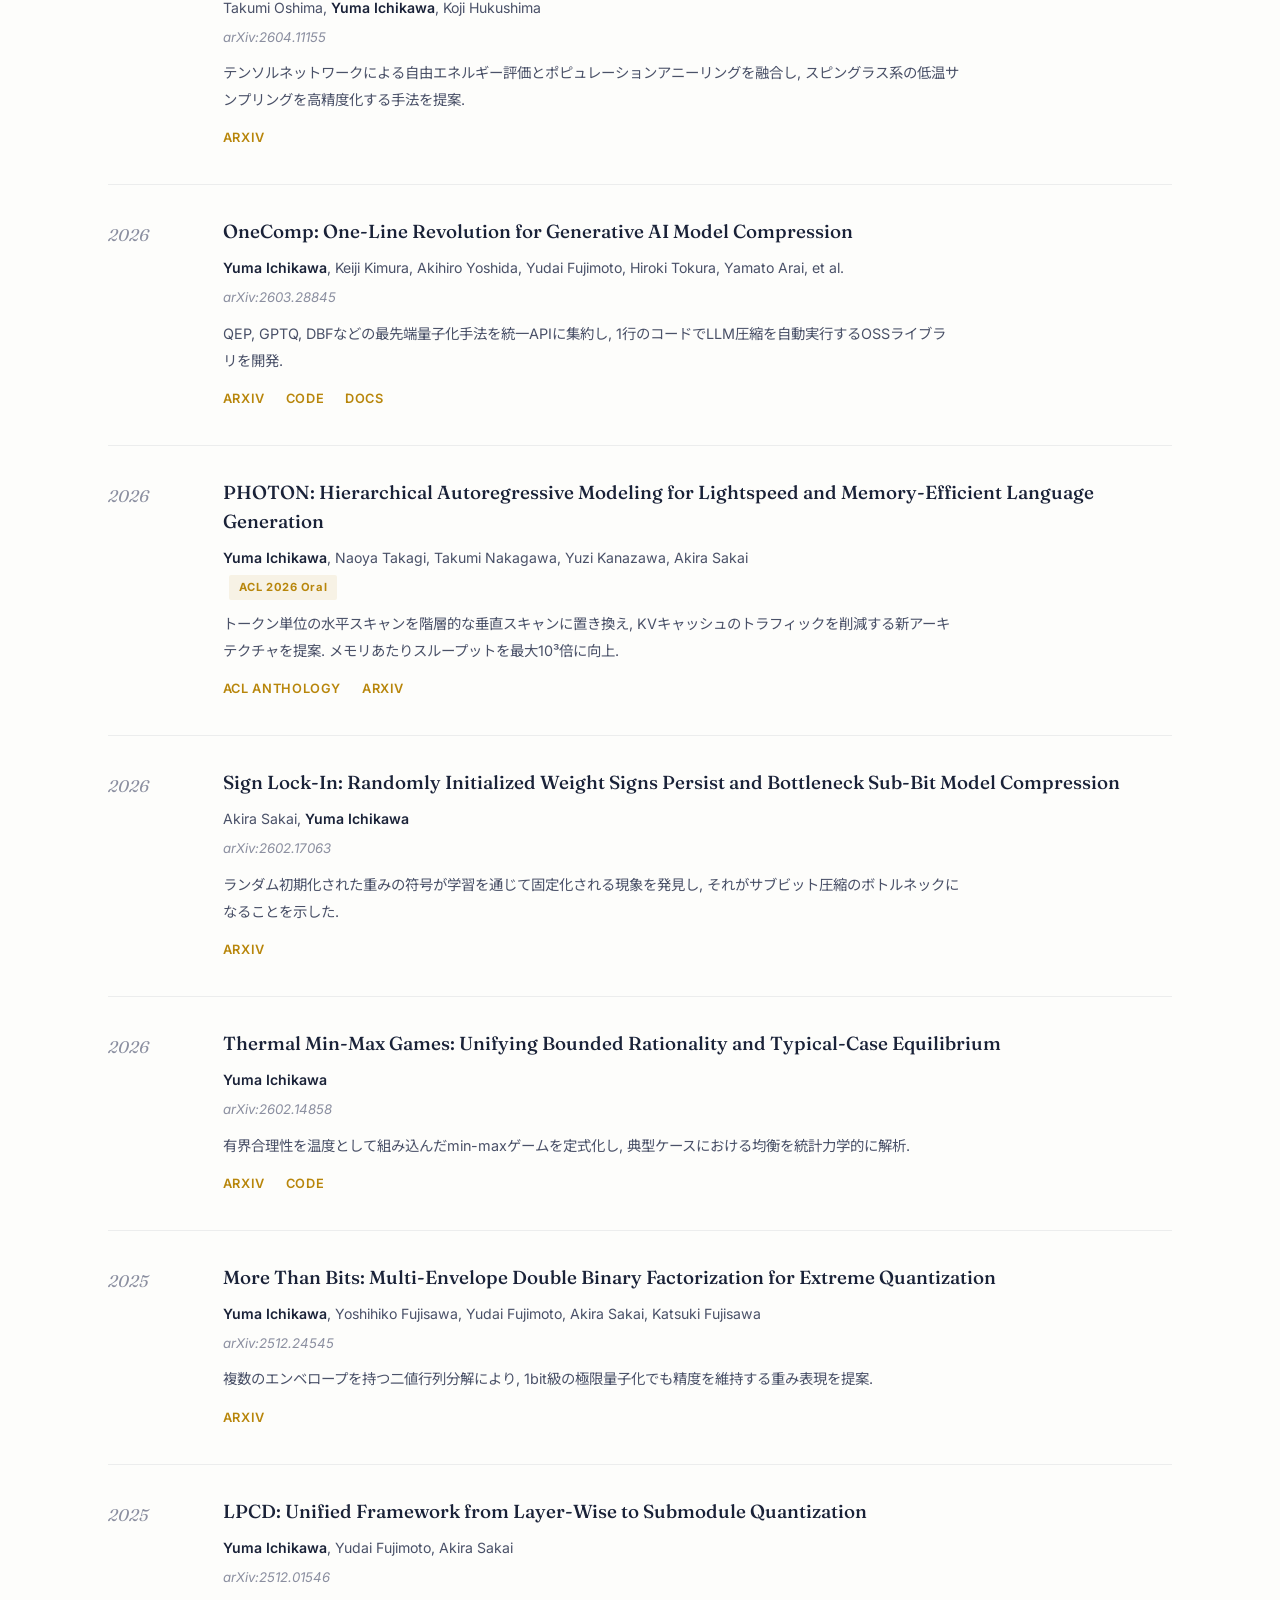
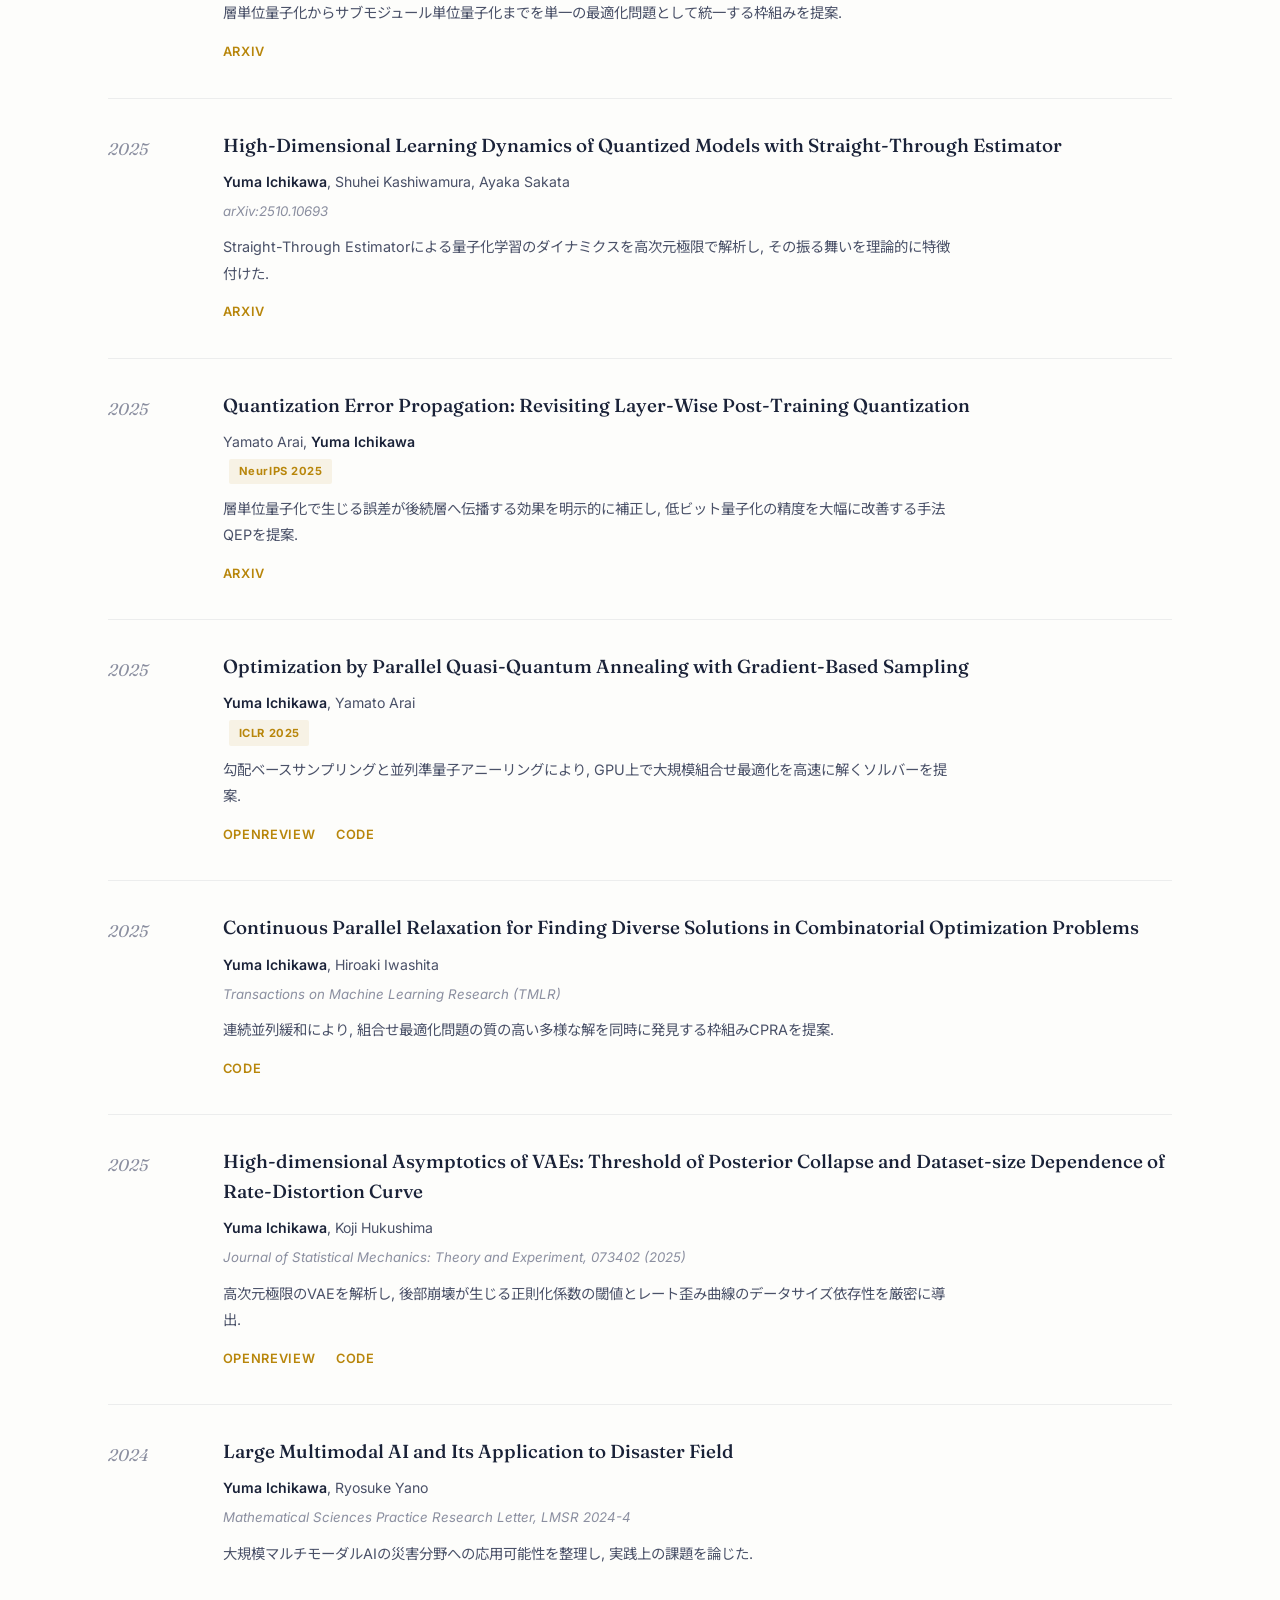
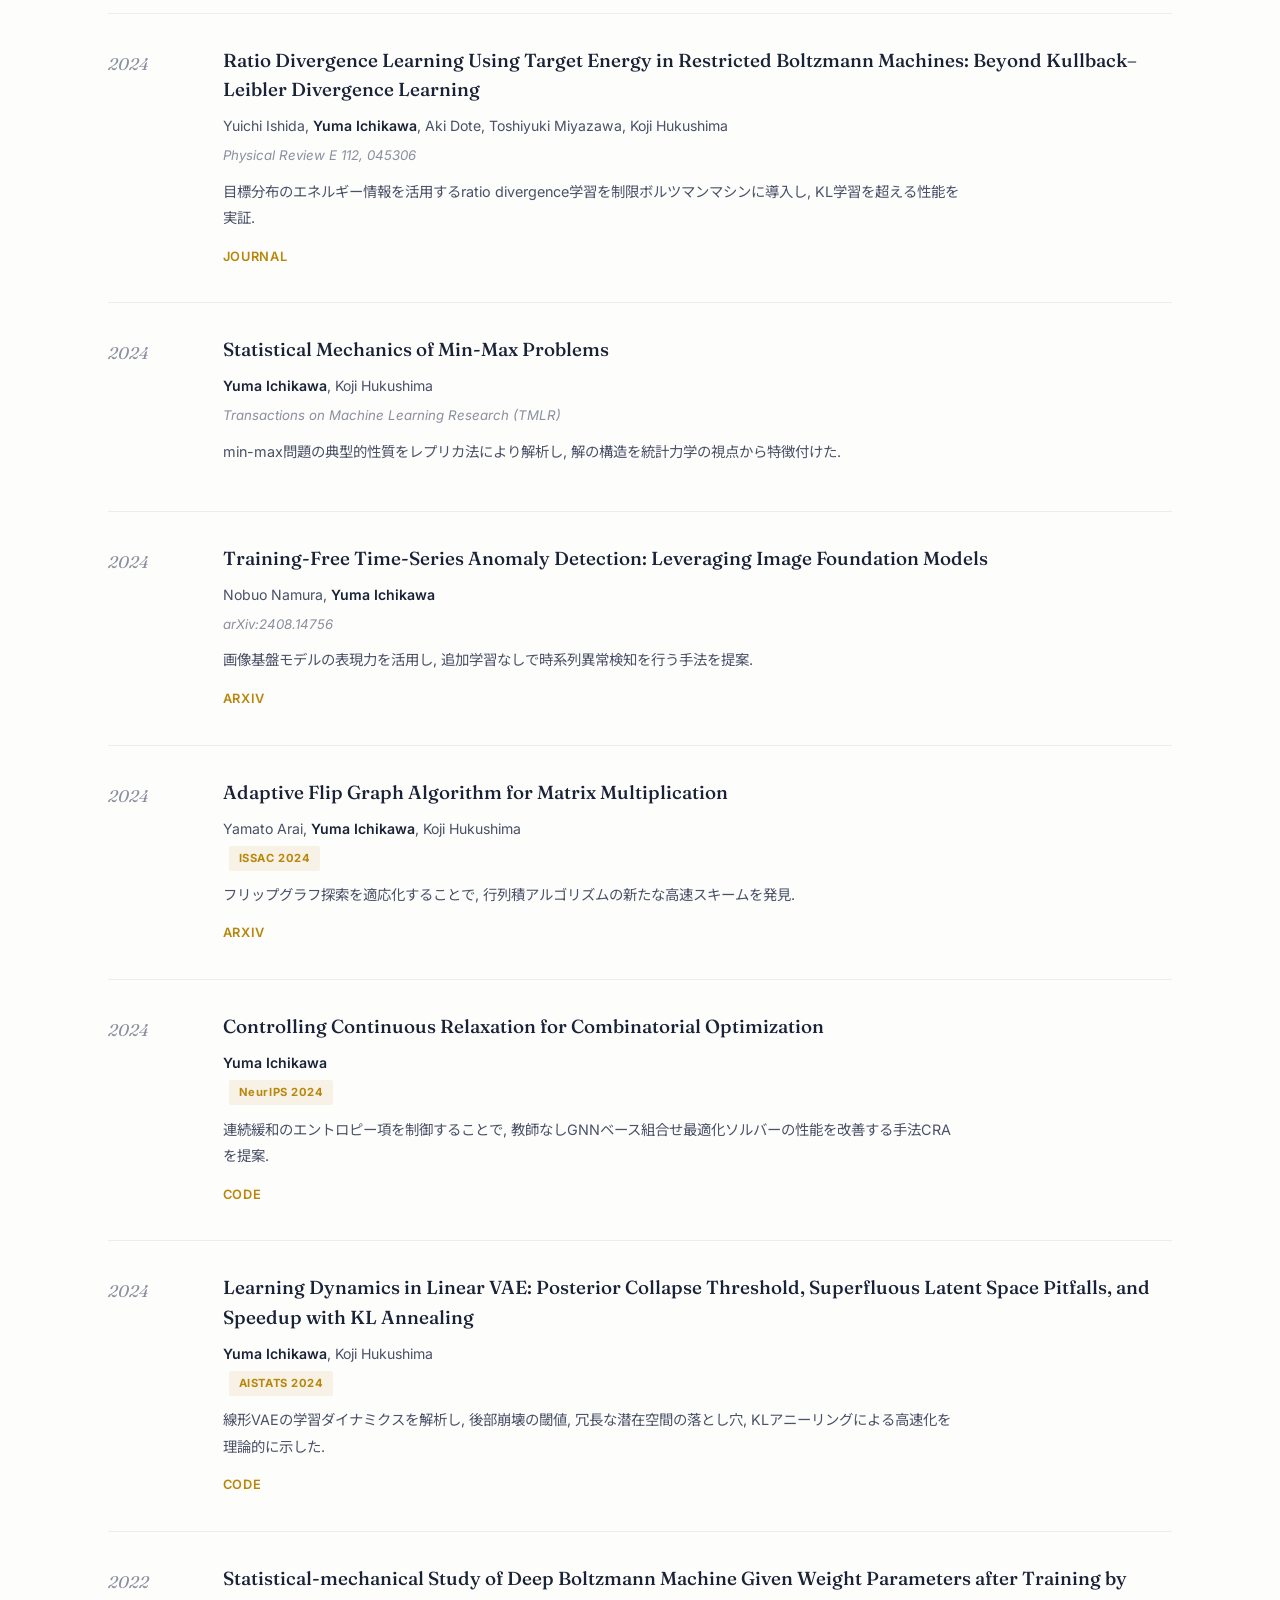
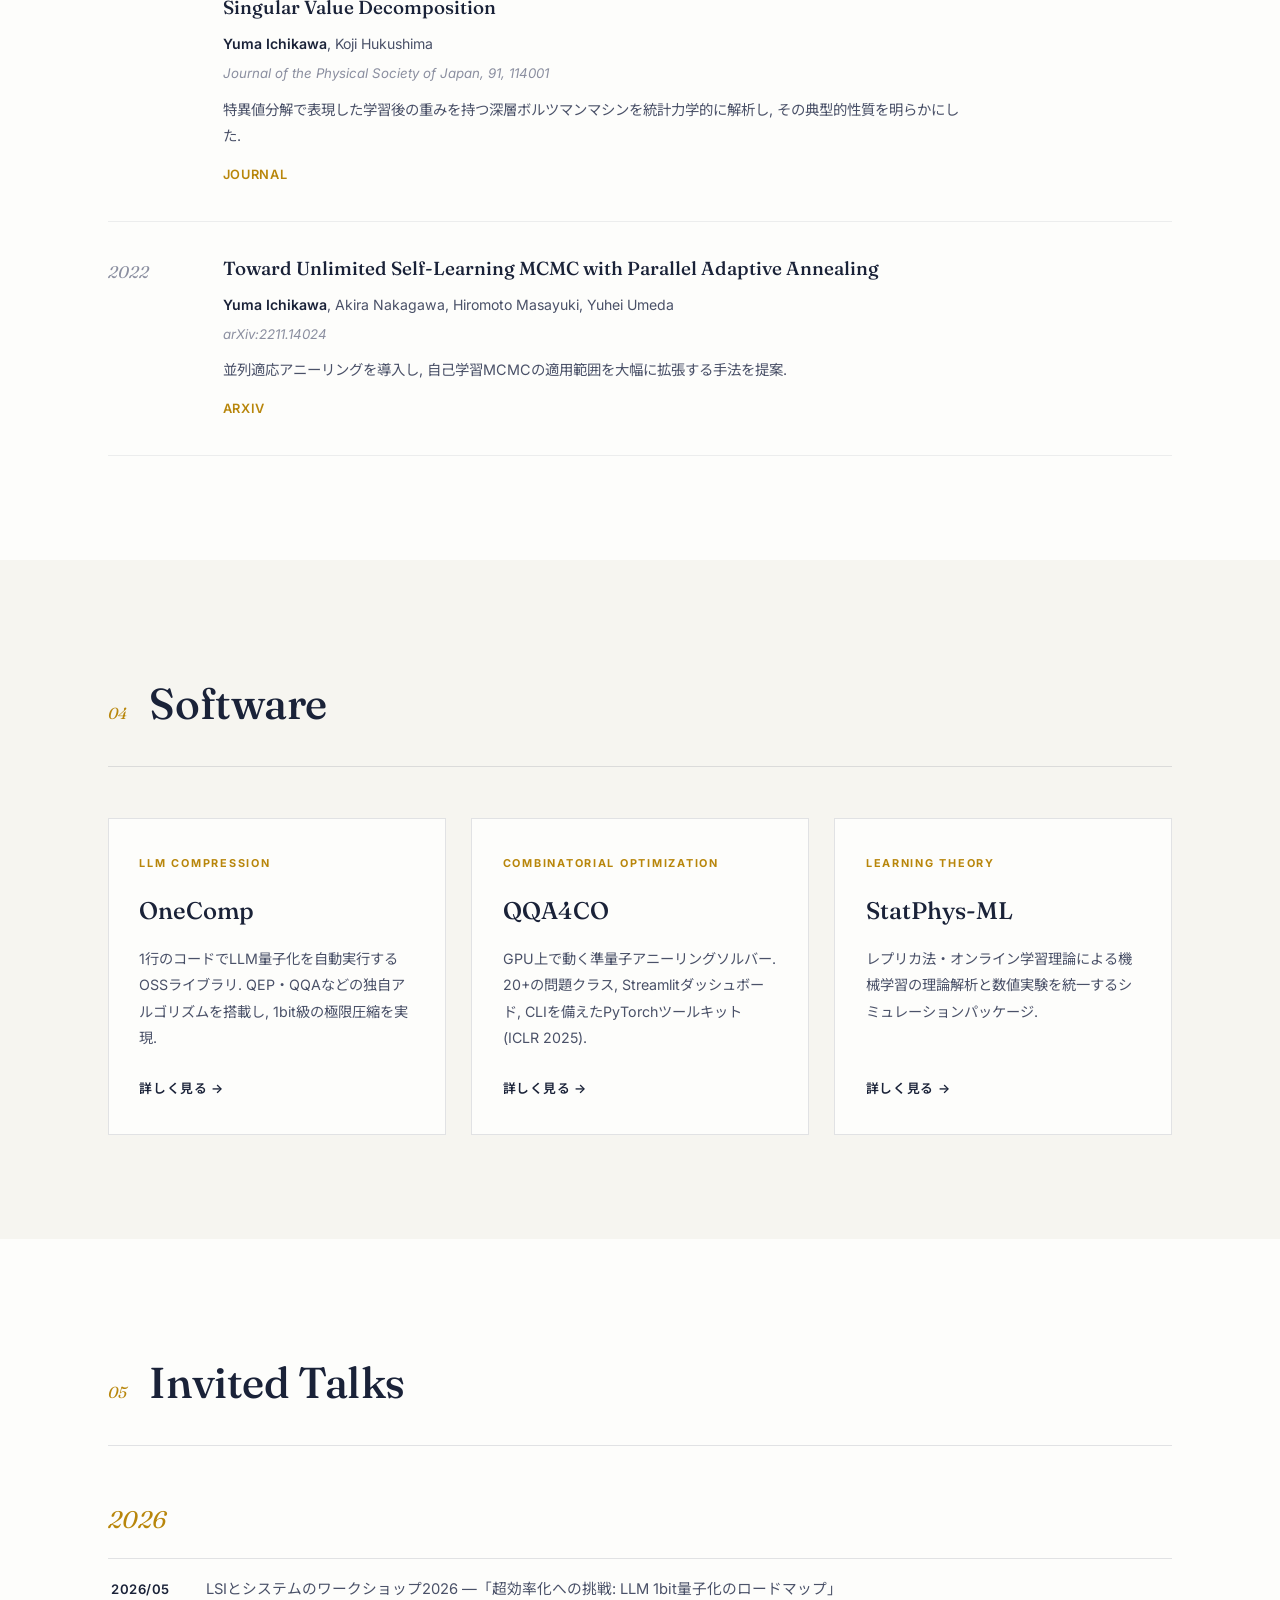
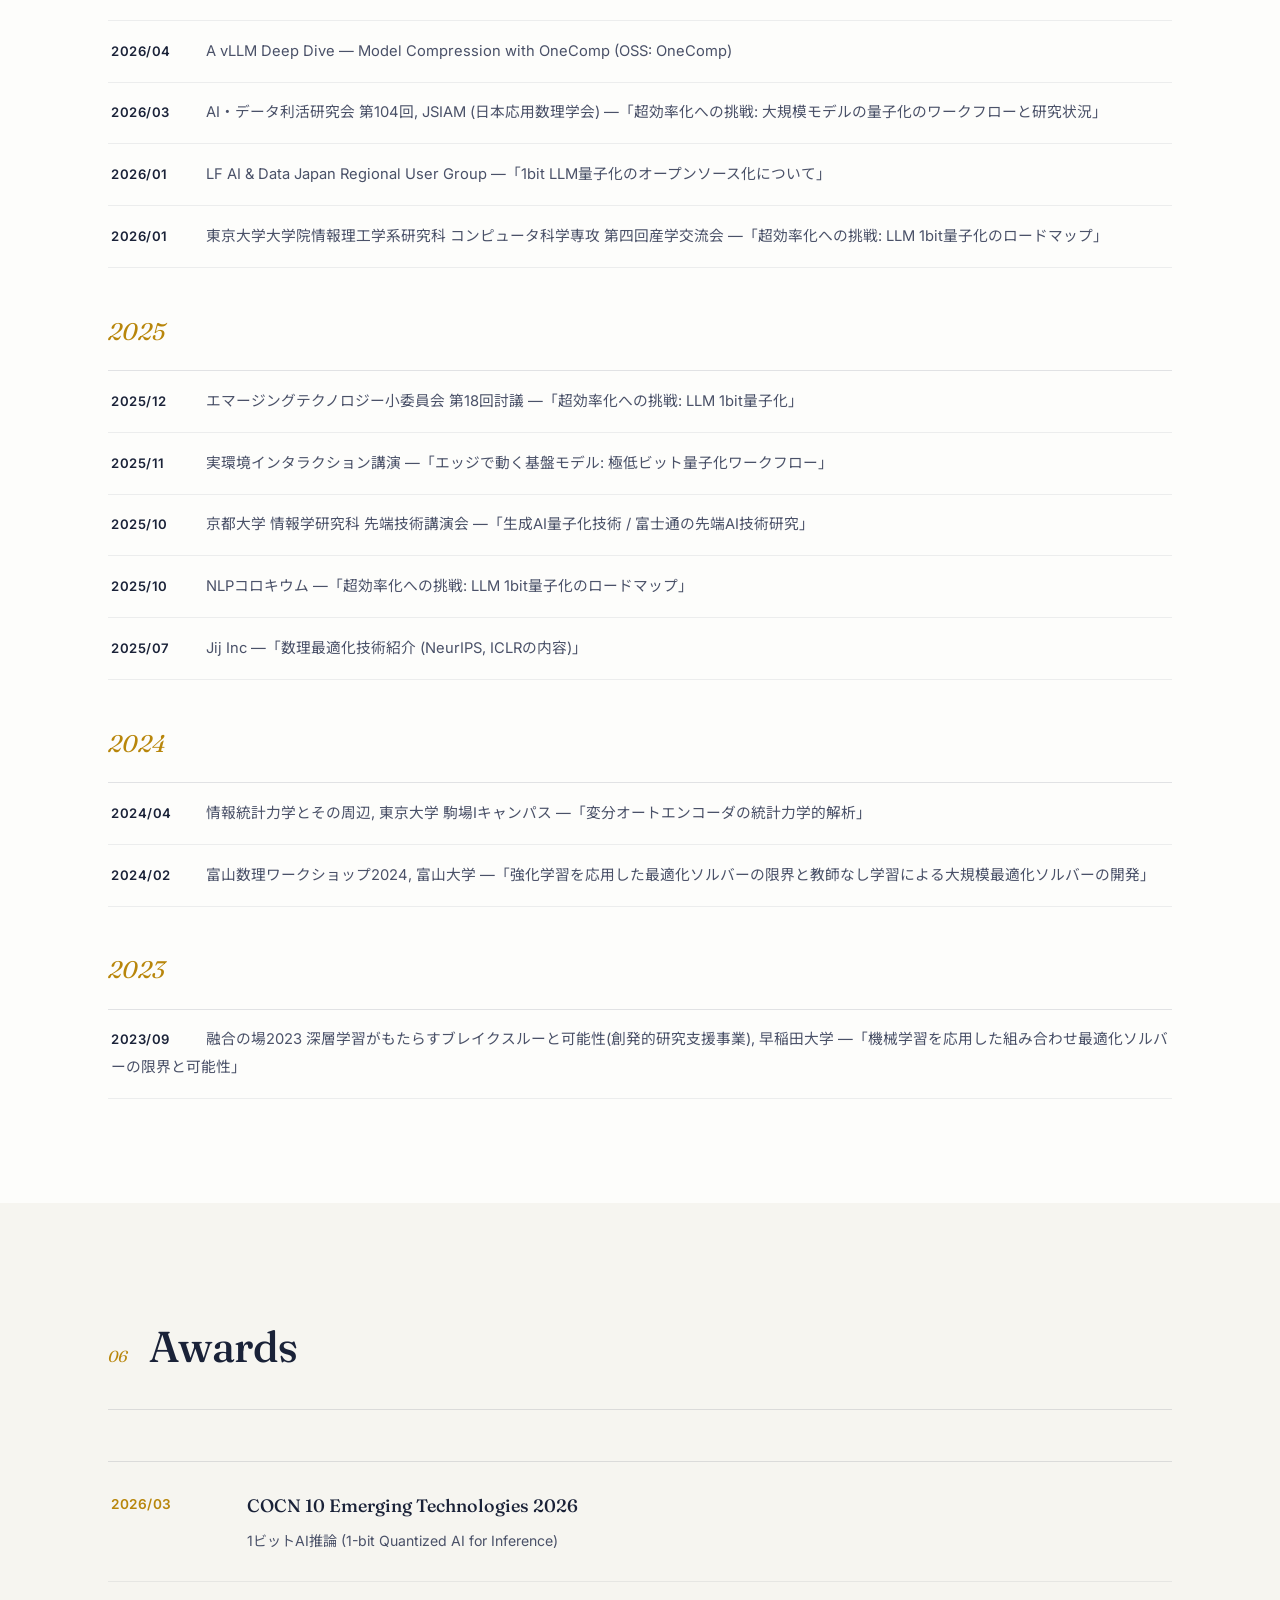
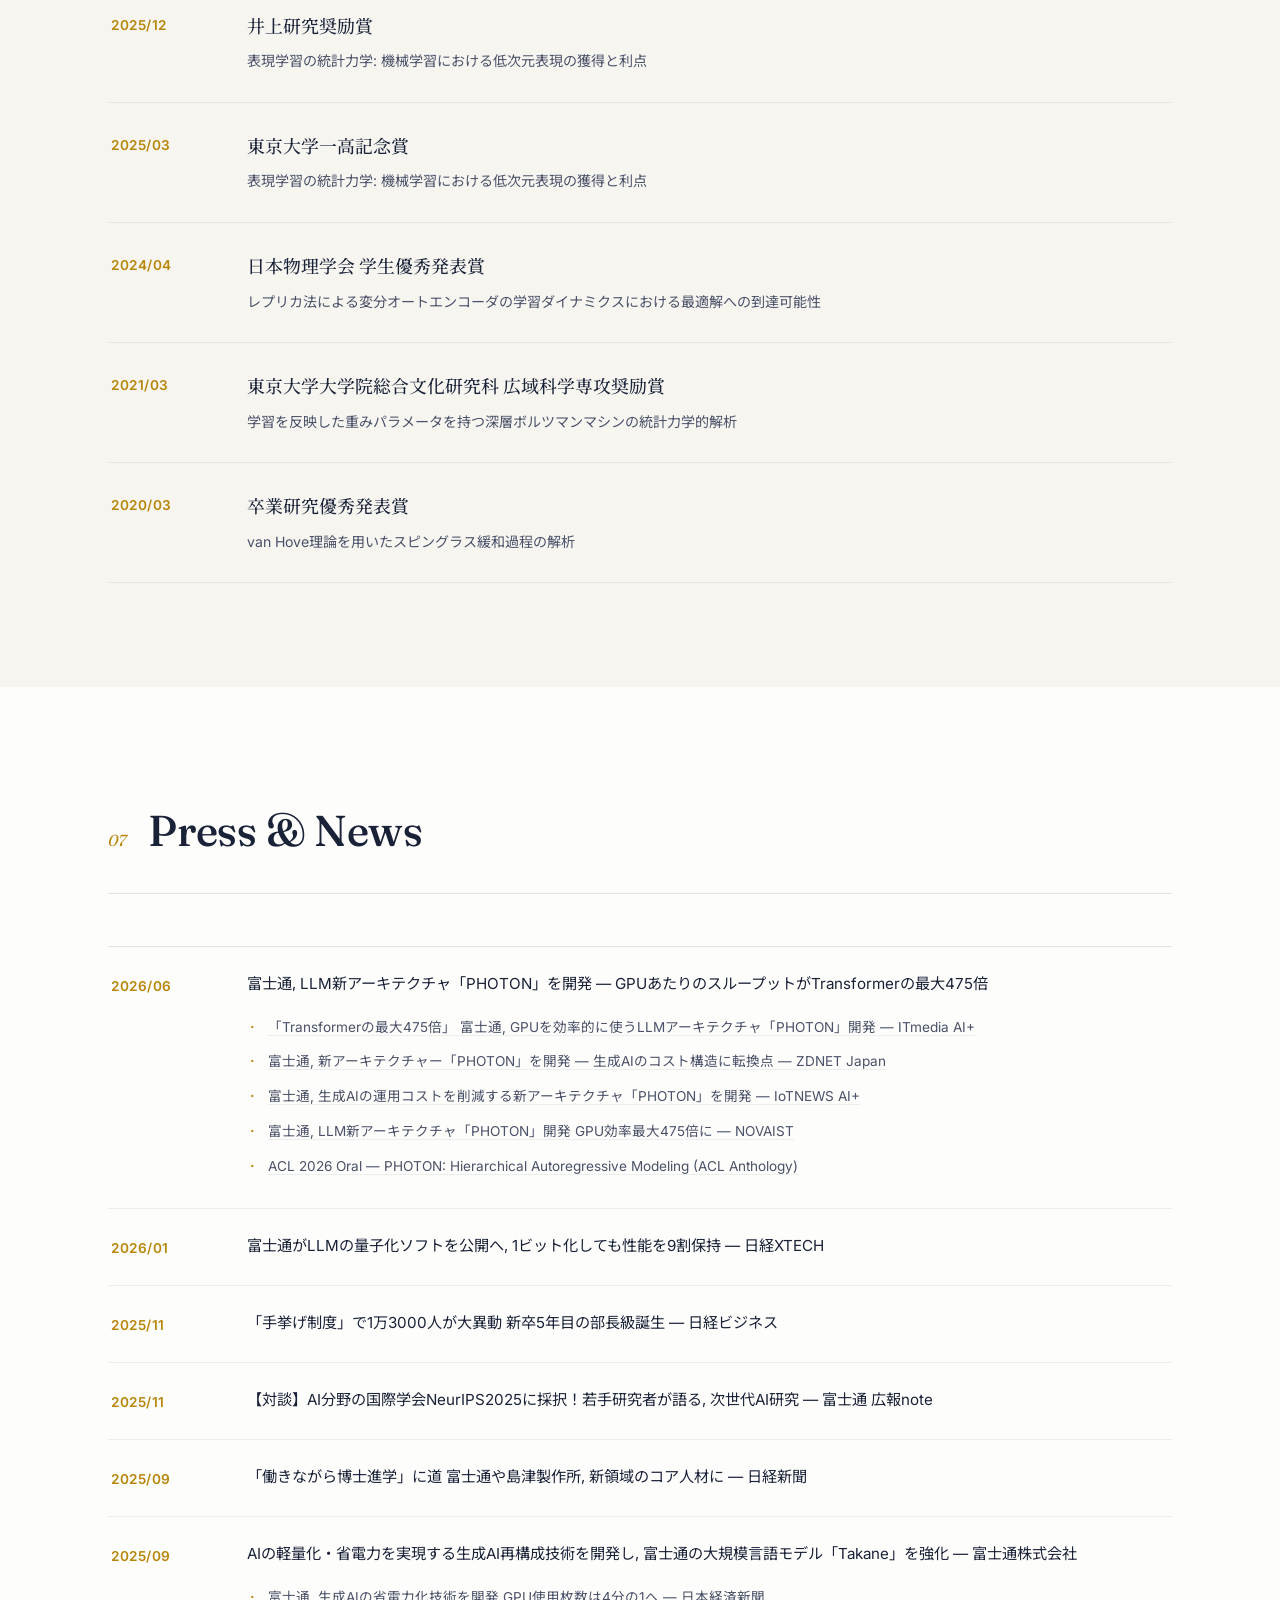
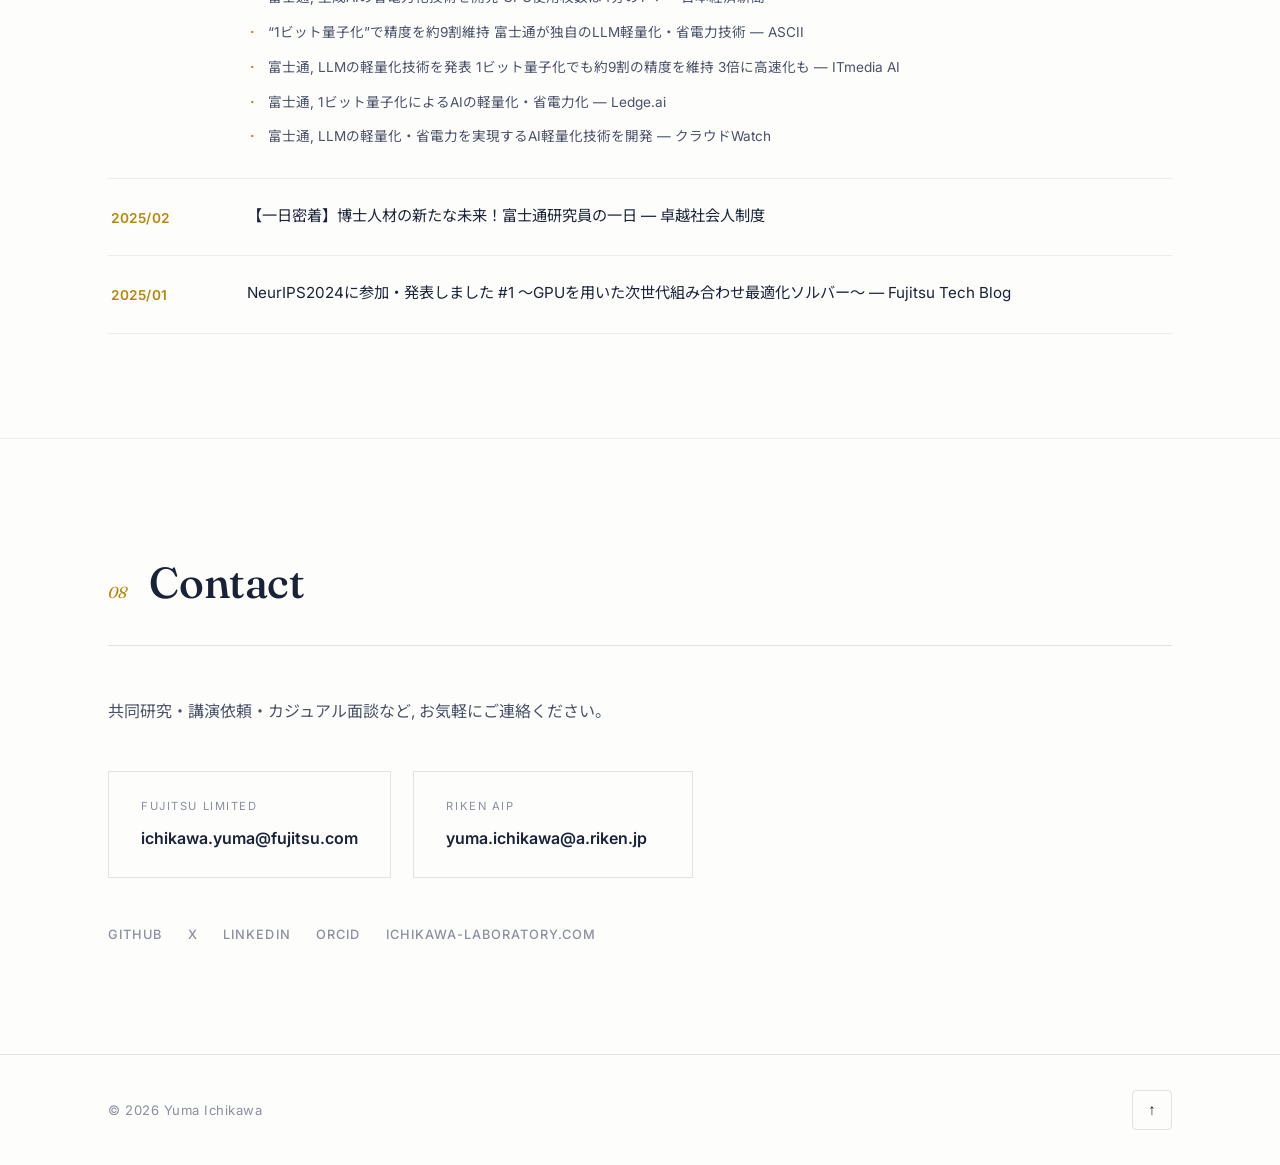
==== commit 672a2d40: "Fix mobile nav: move language switch and email link into the slide-out menu to stop header overflow/" ====
--- a/index.html
+++ b/index.html
@@ -32,6 +32,13 @@
     </button>
 
     <ul class="nav-links" id="navLinks">
+      <li class="nav-mobile-only">
+        <div class="lang-switch" role="group" aria-label="Language">
+          <button class="lang-btn" data-set-lang="ja">日本語</button>
+          <span class="lang-sep">/</span>
+          <button class="lang-btn" data-set-lang="en">EN</button>
+        </div>
+      </li>
       <li><a href="#about" class="nav-link">About</a></li>
       <li><a href="#research" class="nav-link">Research</a></li>
       <li><a href="#publications" class="nav-link">Publications</a></li>
@@ -40,6 +47,12 @@
       <li><a href="#awards" class="nav-link">Awards</a></li>
       <li><a href="#press" class="nav-link">Press</a></li>
       <li><a href="#contact" class="nav-link">Contact</a></li>
+      <li class="nav-mobile-only">
+        <a class="btn-mail" href="mailto:ichikawa.yuma@fujitsu.com">
+          <svg viewBox="0 0 24 24" fill="none" stroke="currentColor" stroke-width="1.8" aria-hidden="true"><rect x="2.5" y="5" width="19" height="14" rx="2"/><path d="M3 6.5 12 13l9-6.5"/></svg>
+          <span class="btn-mail-label"><span class="ja">メール</span><span class="en">Email</span></span>
+        </a>
+      </li>
     </ul>
 
     <div class="nav-right">
--- a/css/style.css
+++ b/css/style.css
@@ -90,6 +90,8 @@
 .nav-link:hover, .nav-link.is-current { color: var(--ink); }
 .nav-link:hover::after, .nav-link.is-current::after { width: 100%; }
 
+.nav-mobile-only { display: none; }
+
 .lang-switch { display: flex; align-items: center; gap: 0.45rem; flex-shrink: 0; }
 .lang-btn {
   background: none; border: none; padding: 2px 1px; cursor: pointer;
@@ -514,11 +516,11 @@
 }
 
 @media (max-width: 820px) {
-  .btn-mail-label { display: none; }
-  .btn-mail { padding: 0.52rem 0.7rem; }
+  .nav-right { display: none; }
   .nav-links {
     position: fixed; top: var(--header-h); left: 0; right: 0; bottom: 0;
-    background: var(--paper); flex-direction: column; padding: 2.4rem 28px; gap: 1.5rem;
+    background: var(--paper); flex-direction: column; align-items: stretch;
+    padding: 2rem 28px 2.4rem; gap: 1.3rem; overflow-y: auto;
     transform: translateX(100%); transition: transform 0.35s ease; z-index: 90;
     border-top: 1px solid var(--hairline-soft);
   }
@@ -527,6 +529,17 @@
   .nav-toggle { display: flex; }
   .nav-toggle.is-open span:nth-child(1) { transform: translateY(4px) rotate(45deg); }
   .nav-toggle.is-open span:nth-child(2) { width: 100%; transform: translateY(-3.5px) rotate(-45deg); }
+
+  .nav-mobile-only { display: block; }
+  .nav-mobile-only .lang-switch {
+    justify-content: center; gap: 0.6rem; padding-bottom: 1.1rem;
+    border-bottom: 1px solid var(--hairline-soft);
+  }
+  .nav-mobile-only .lang-btn { font-size: 0.95rem; }
+  .nav-mobile-only .btn-mail {
+    justify-content: center; width: 100%; padding: 0.85rem 1rem;
+  }
+  .nav-mobile-only .btn-mail-label { display: inline; }
 }
 
 @media (max-width: 640px) {
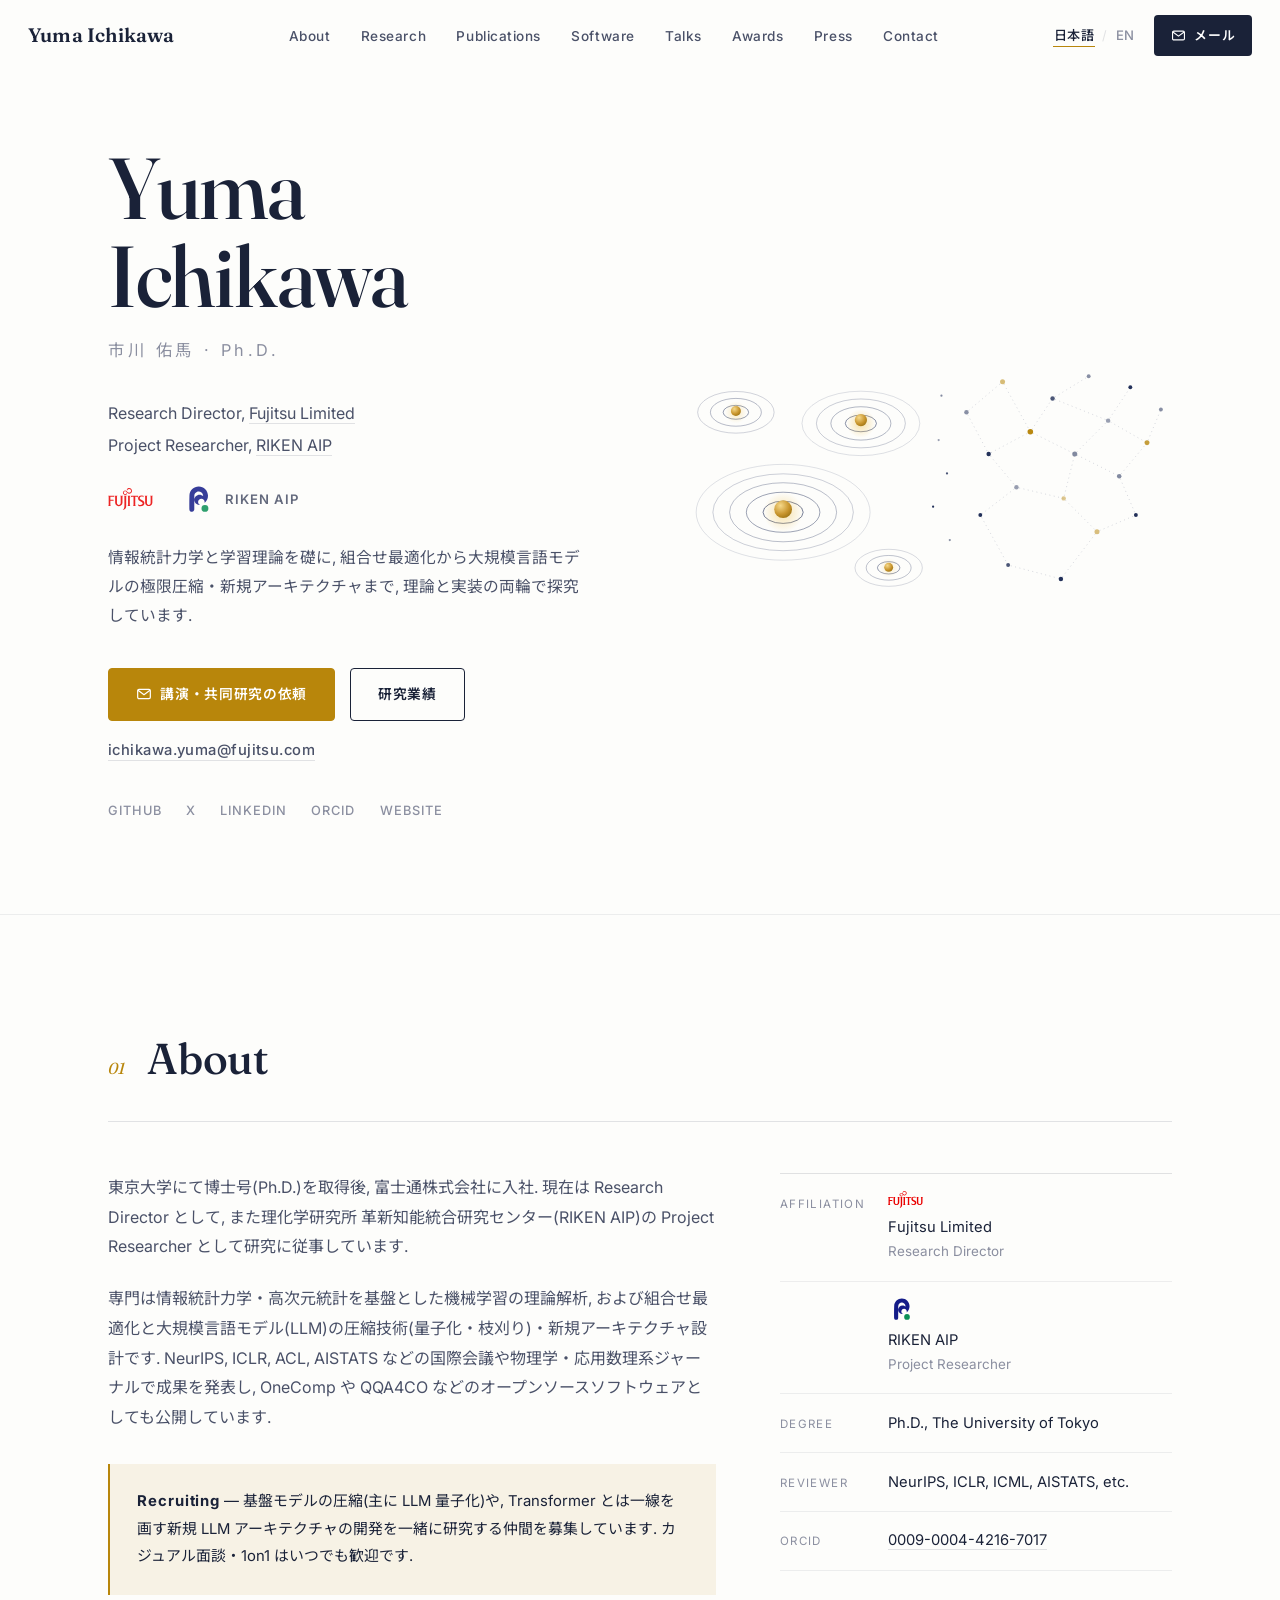
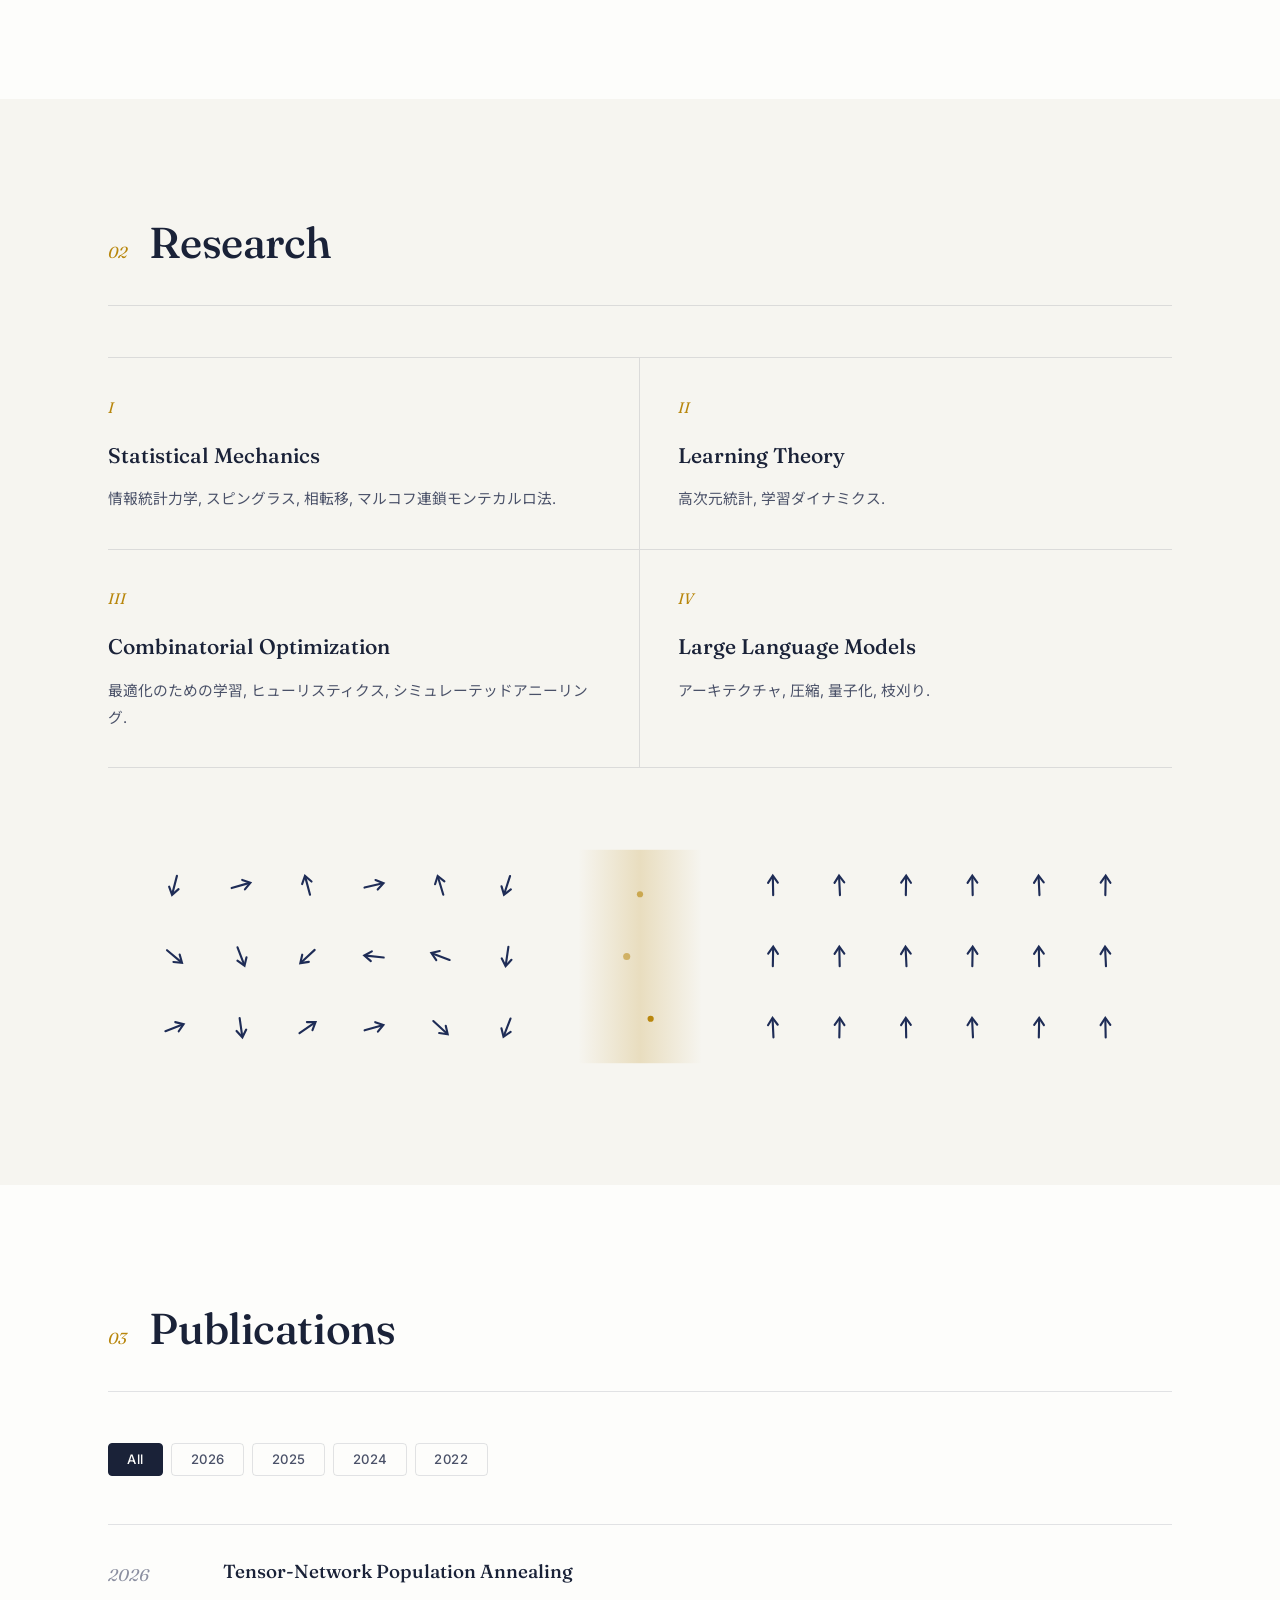
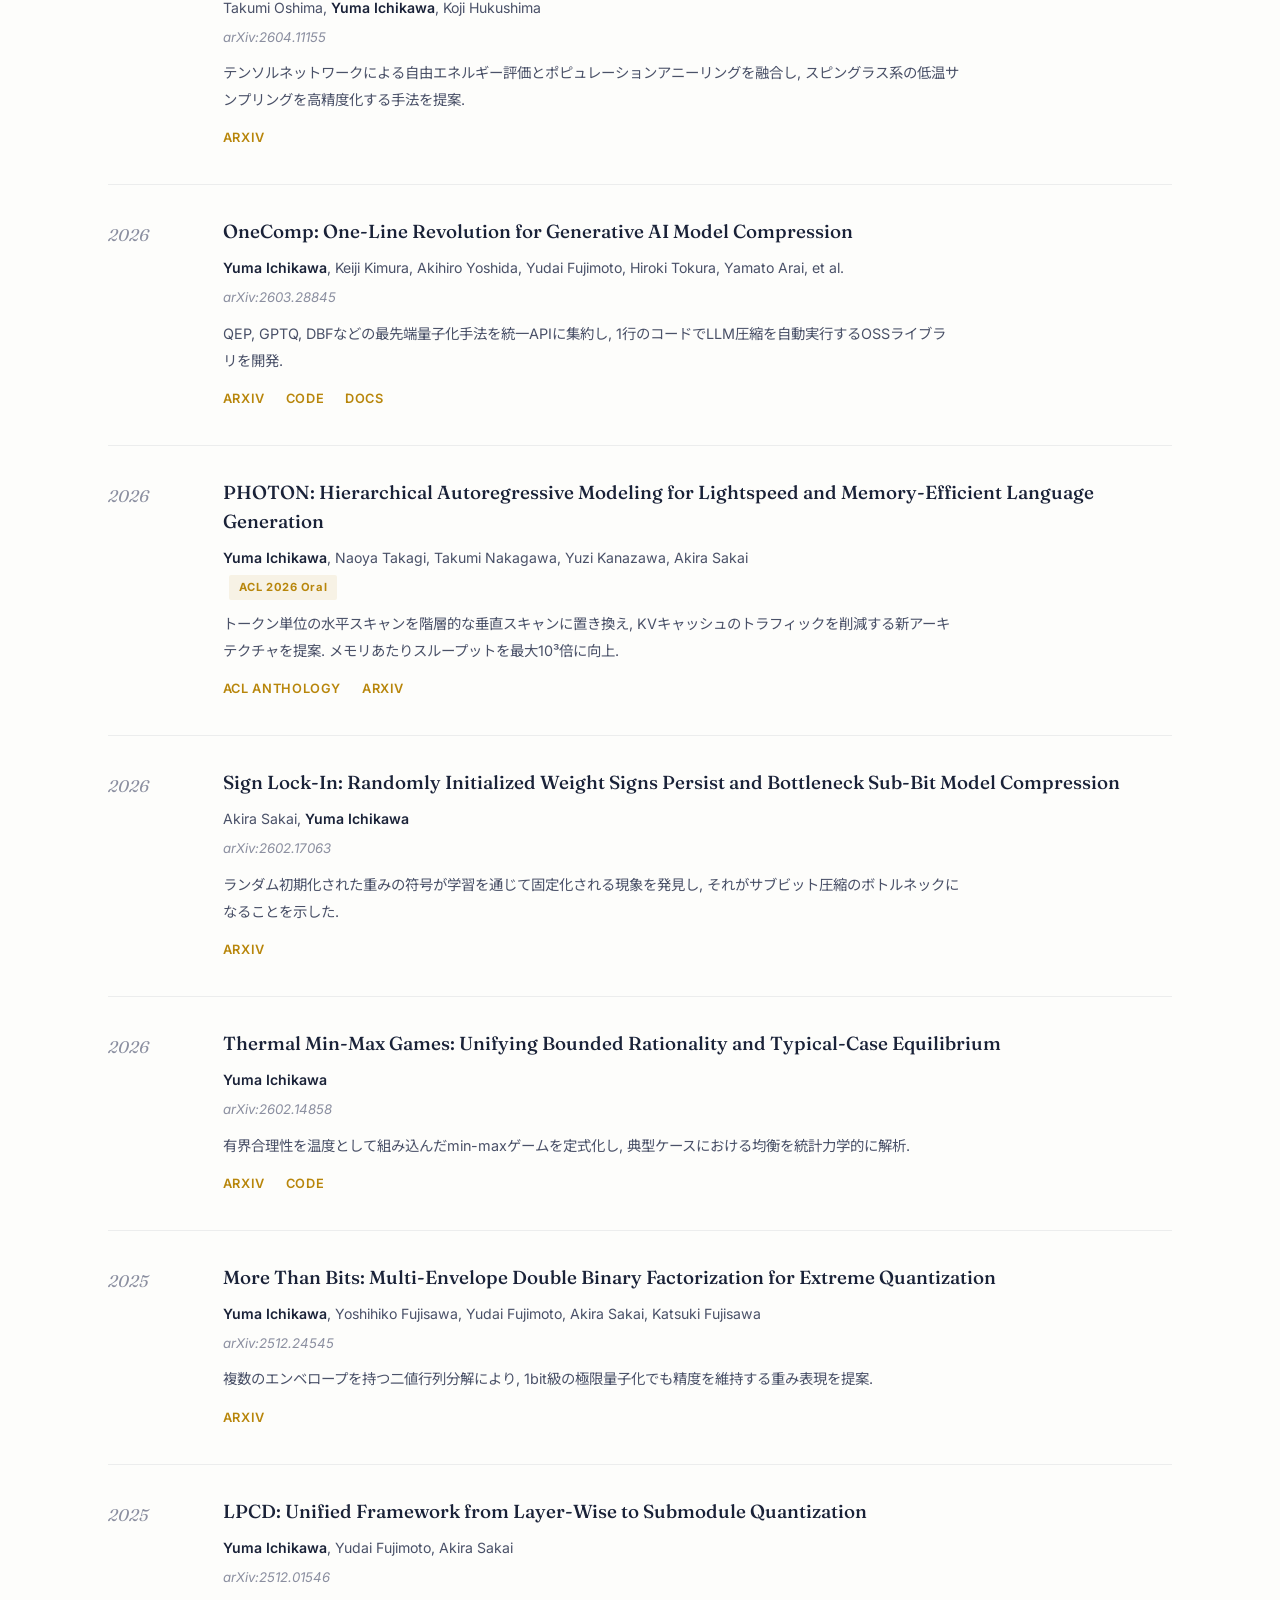
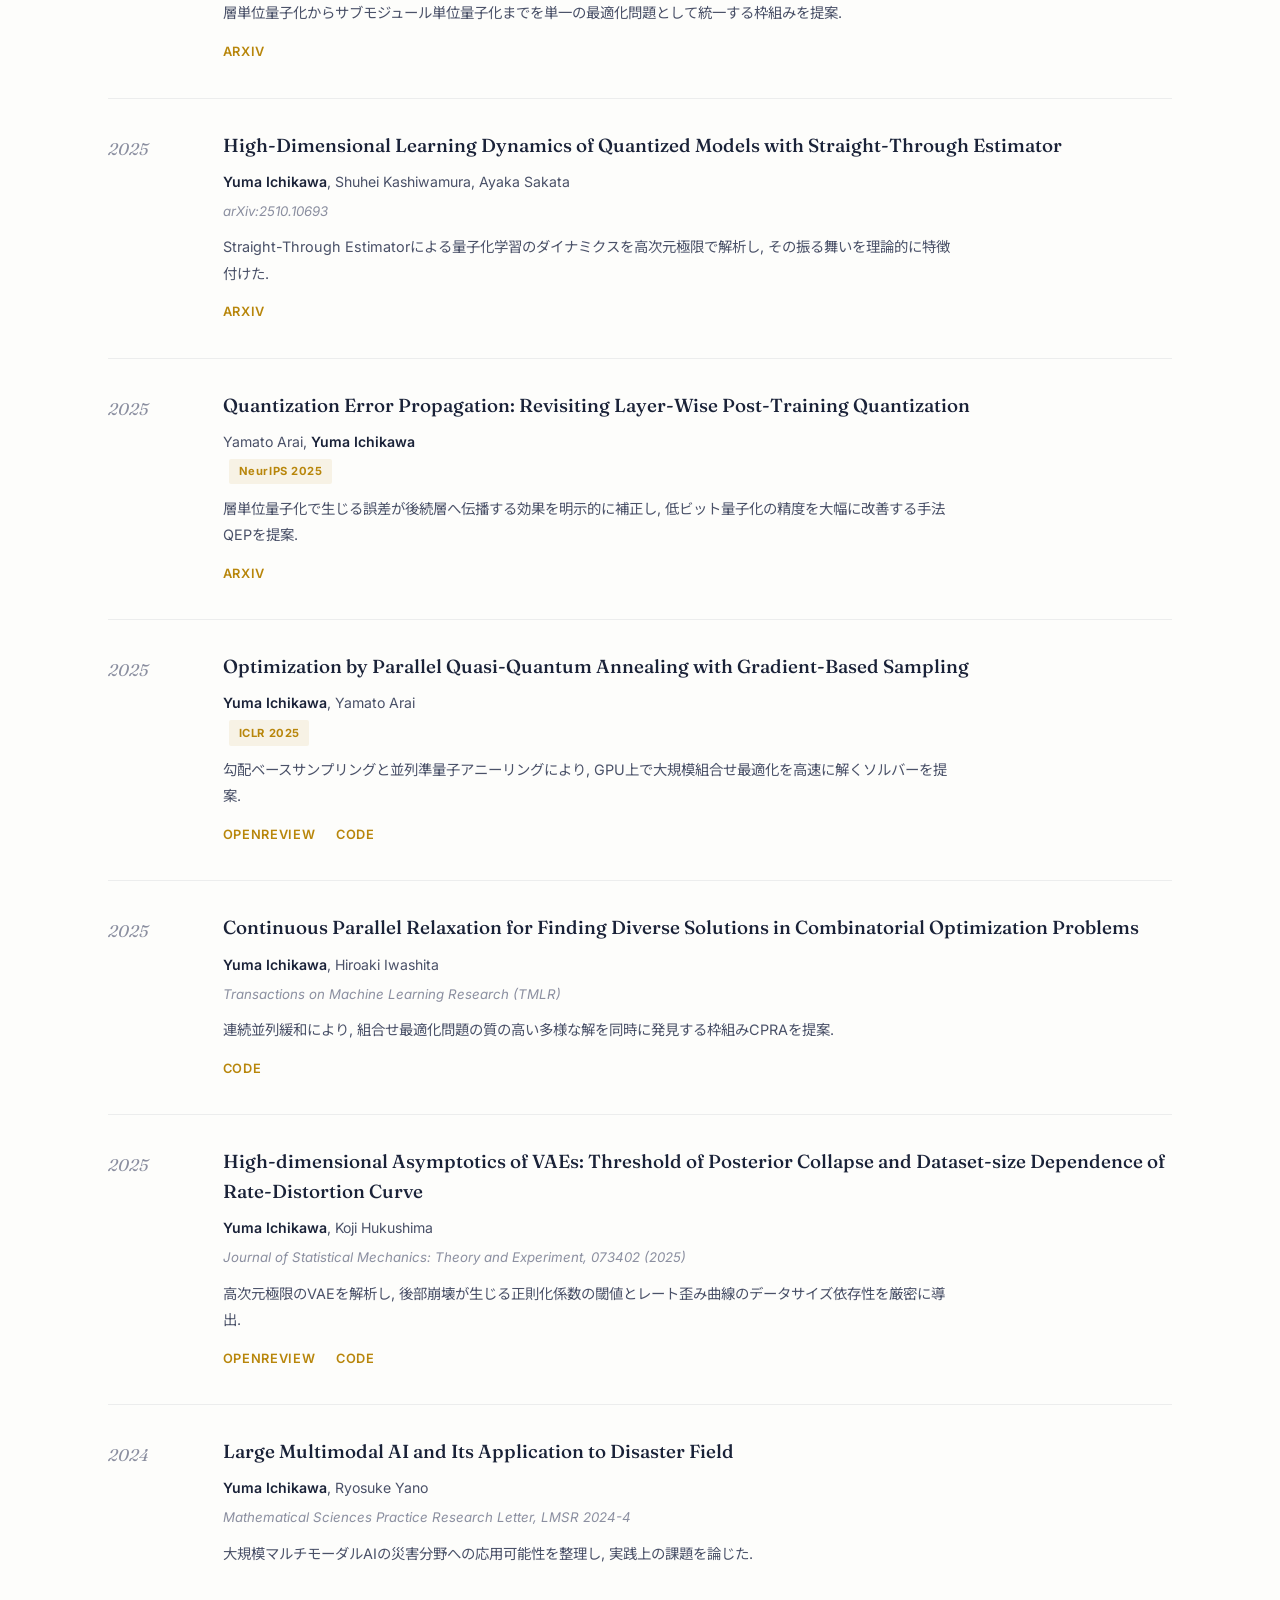
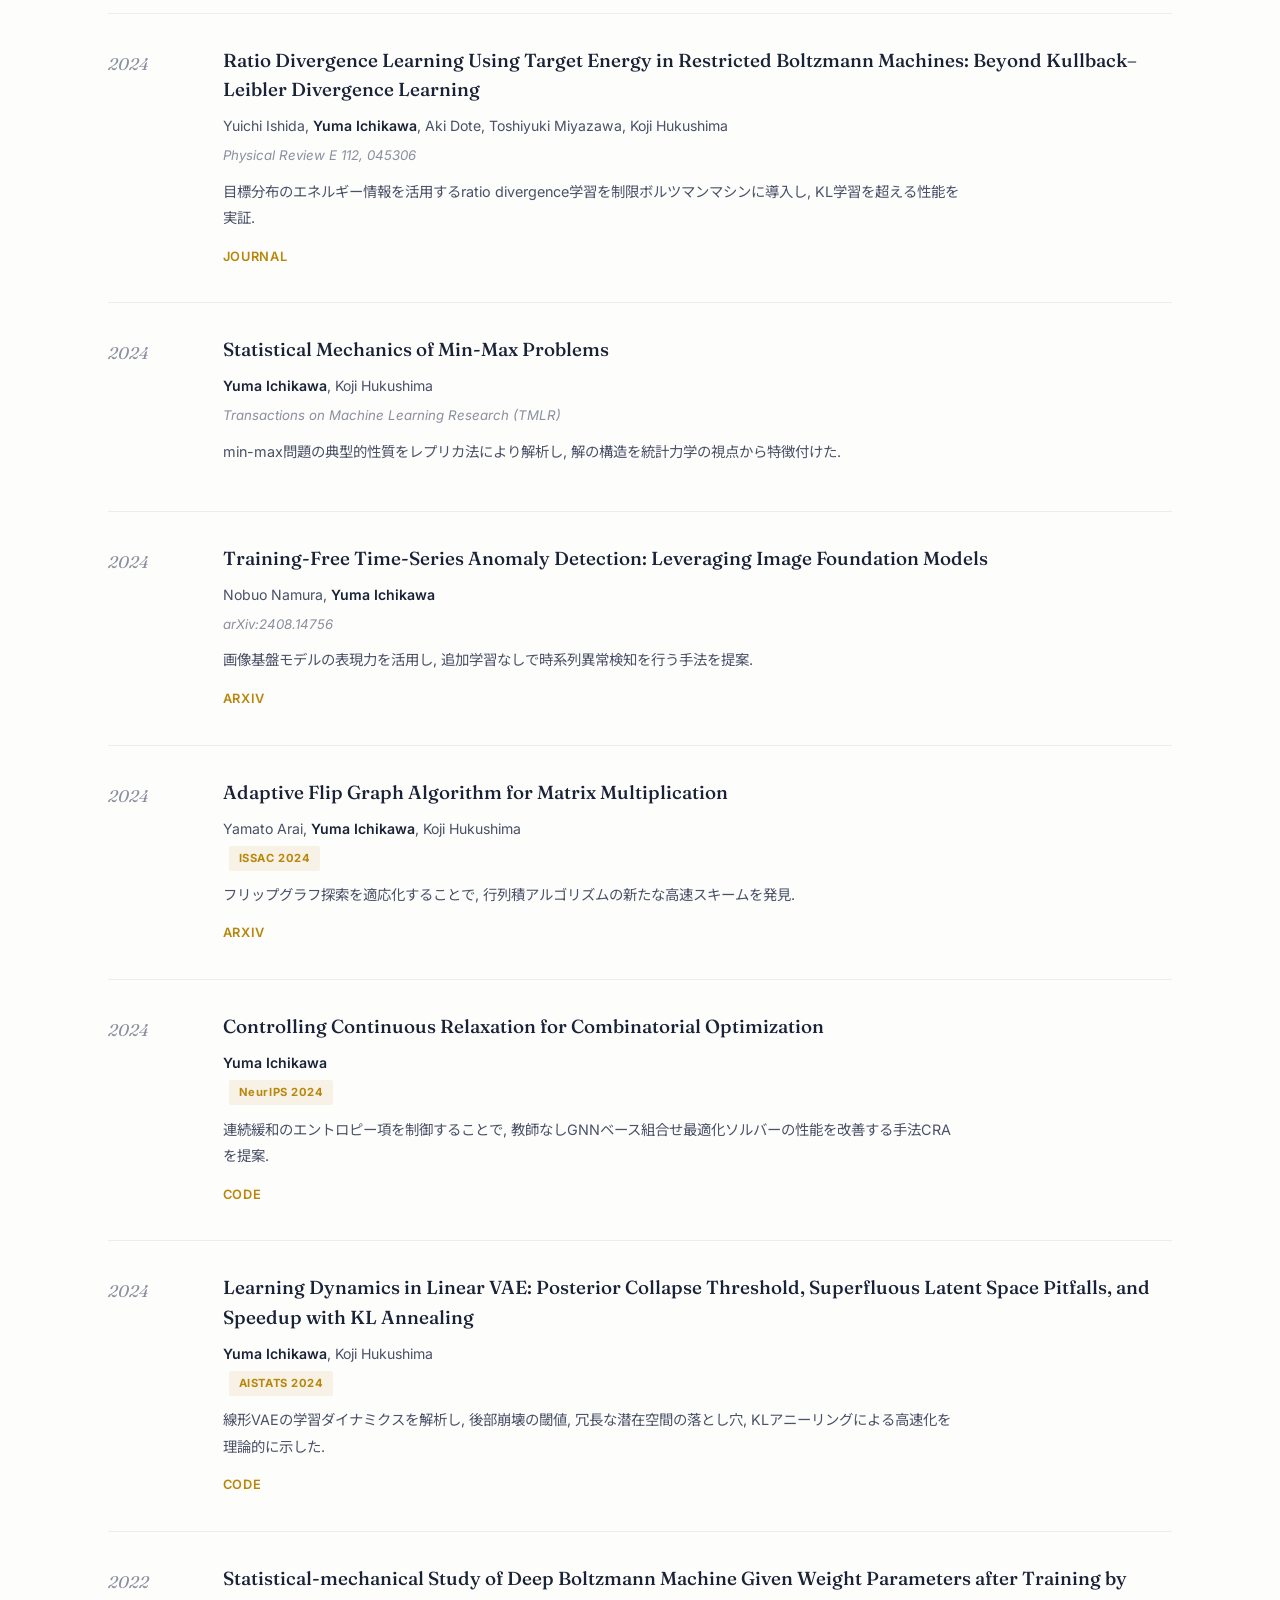
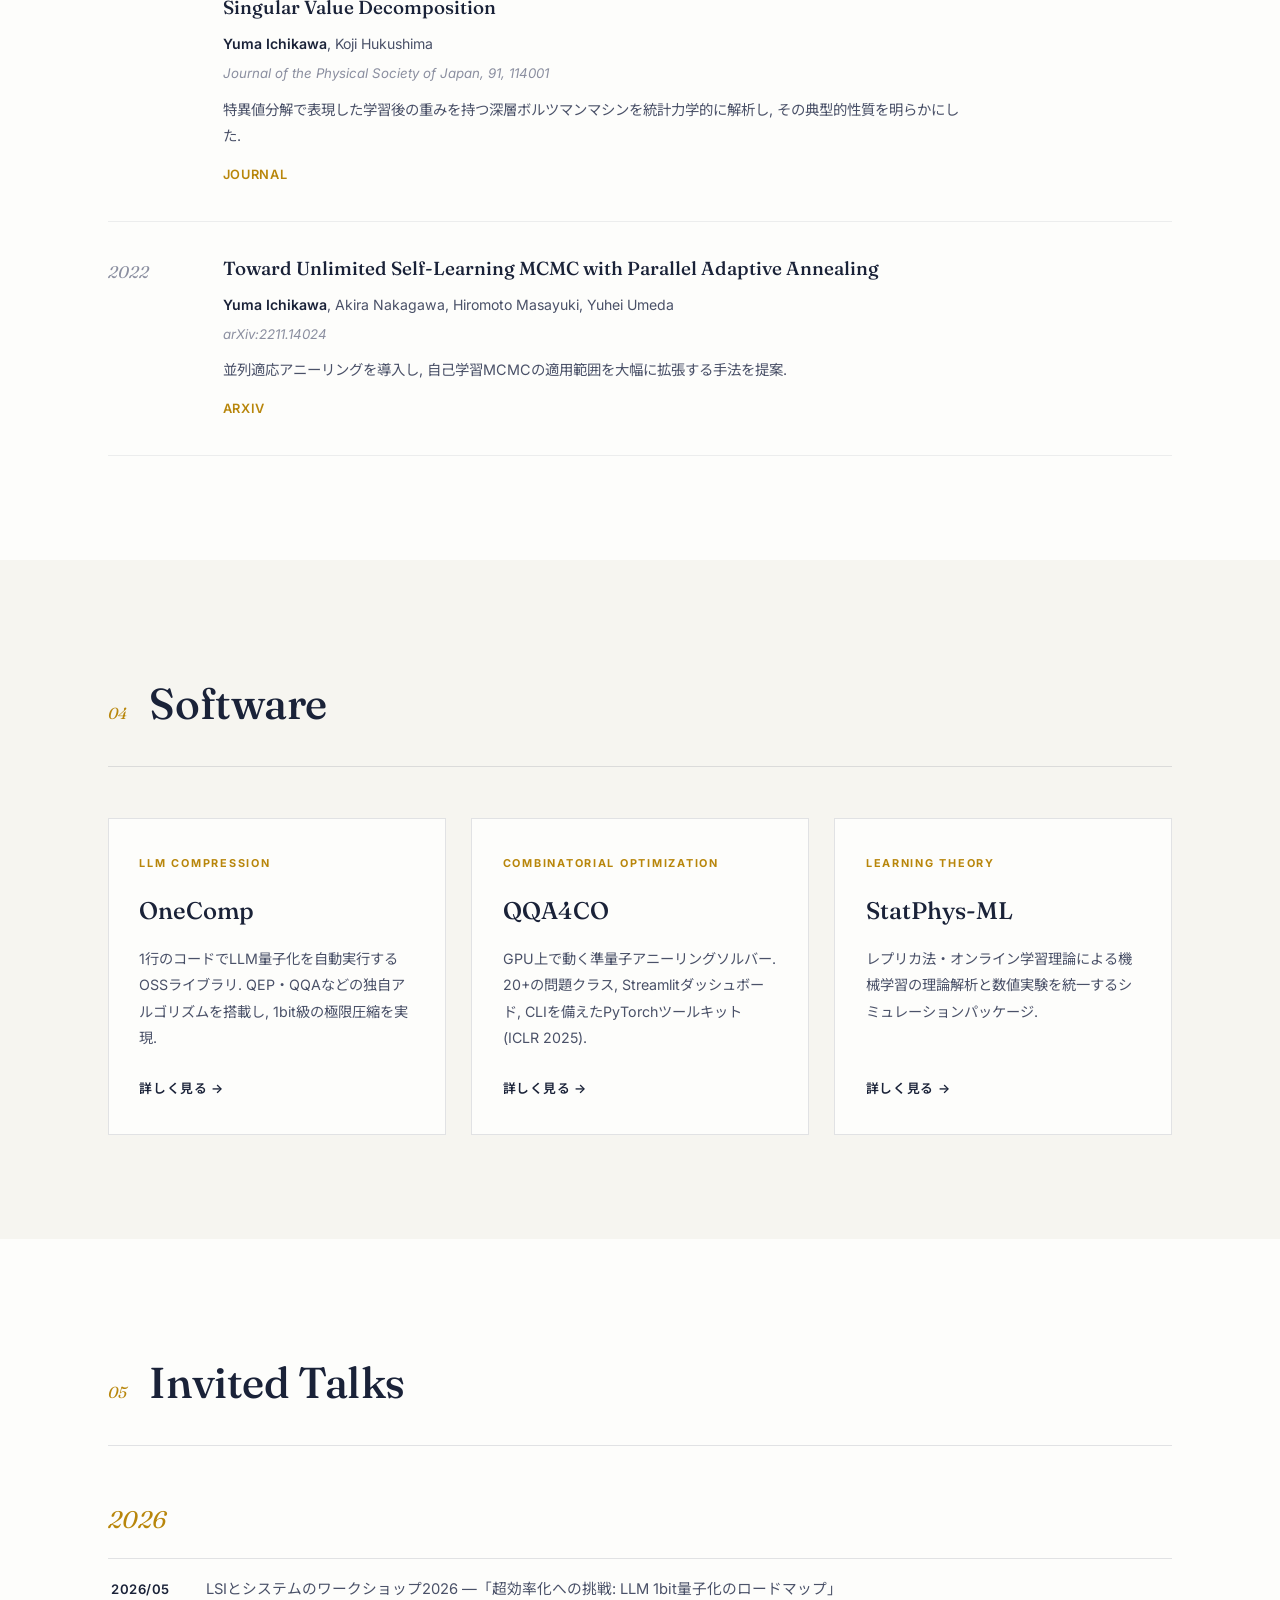
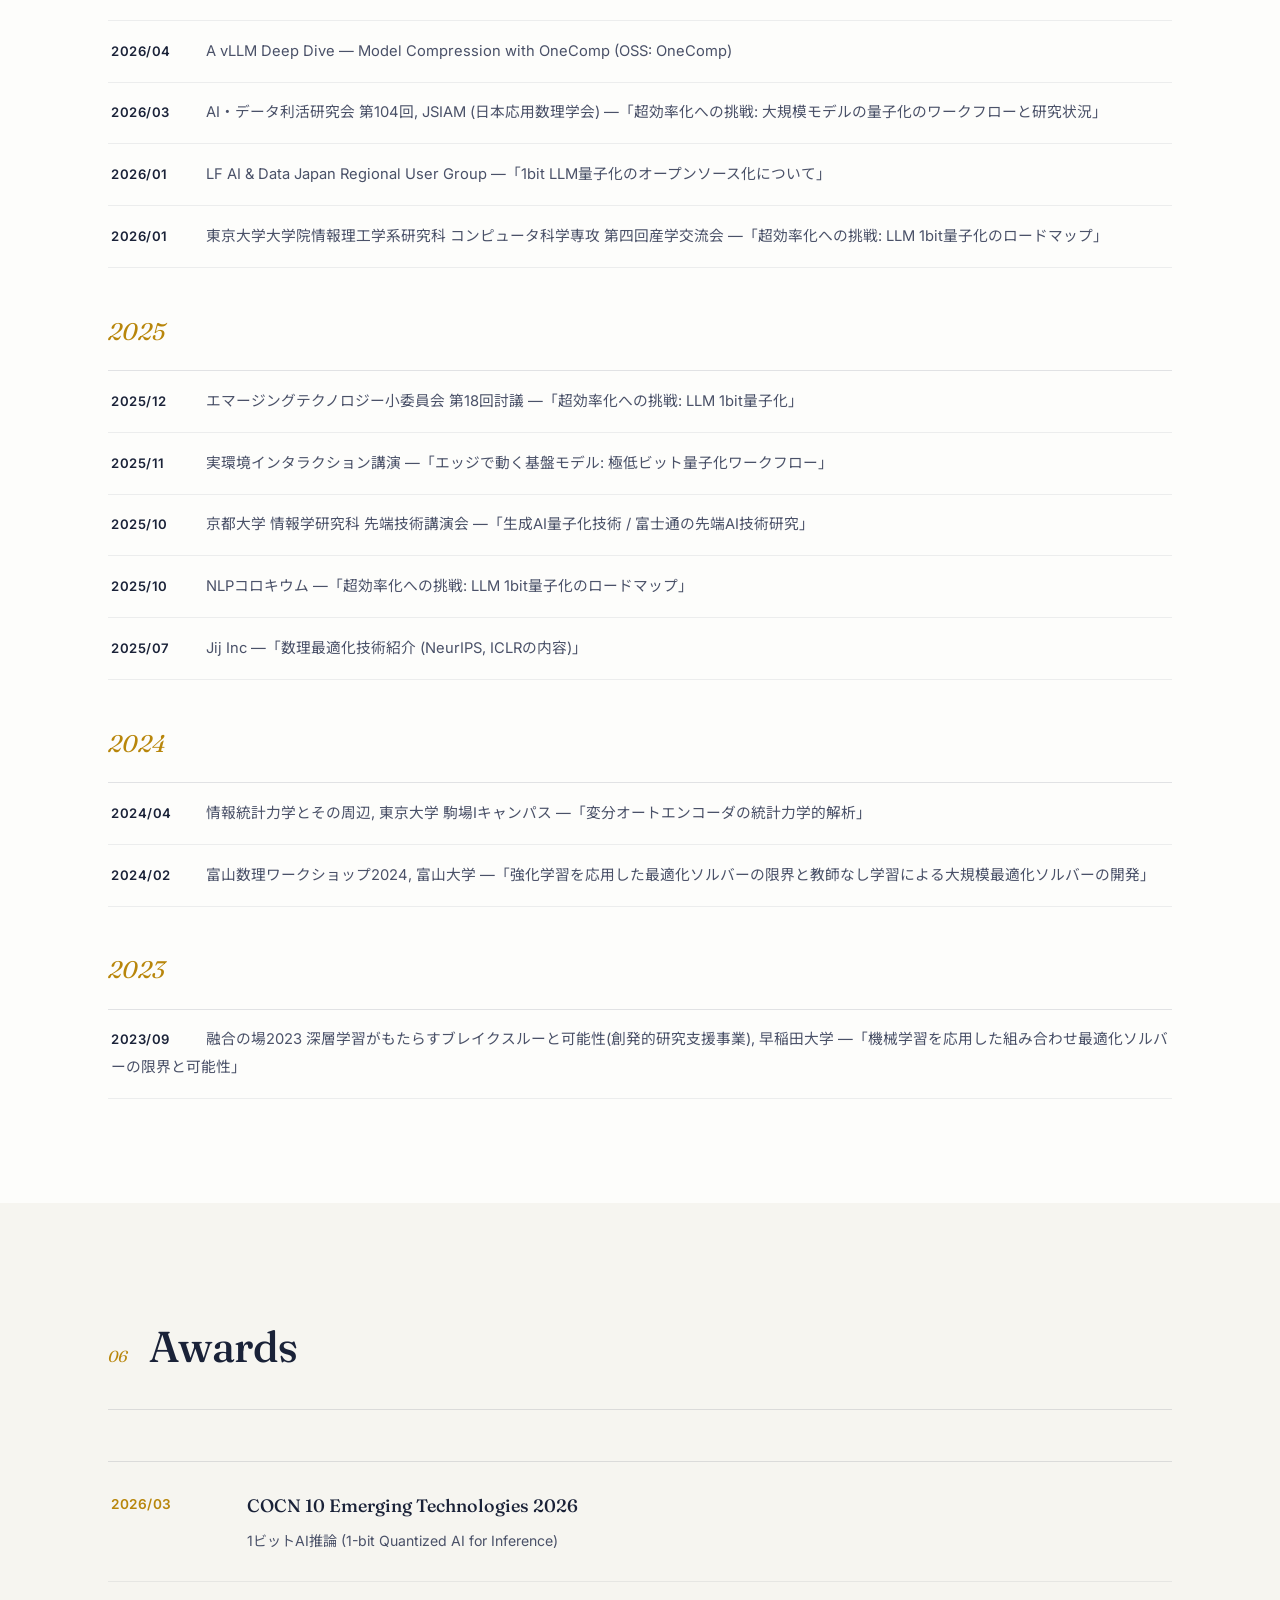
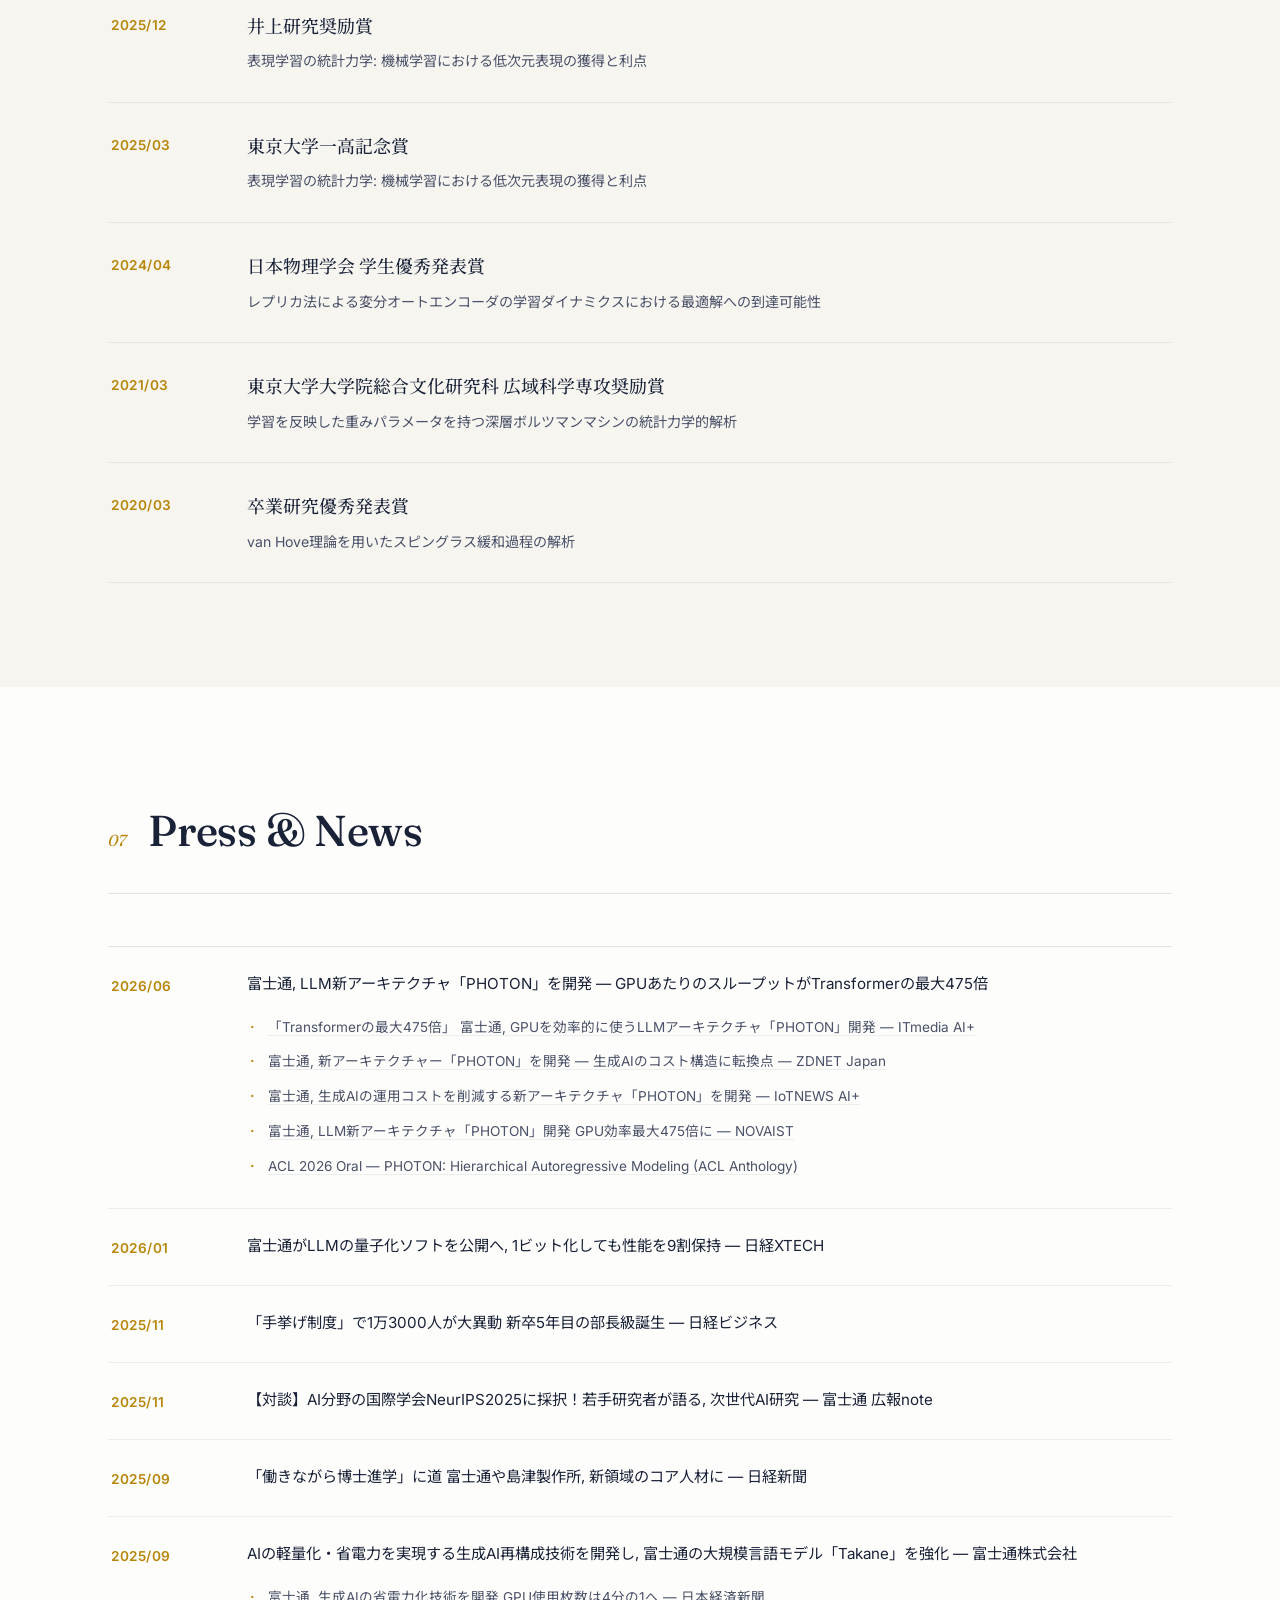
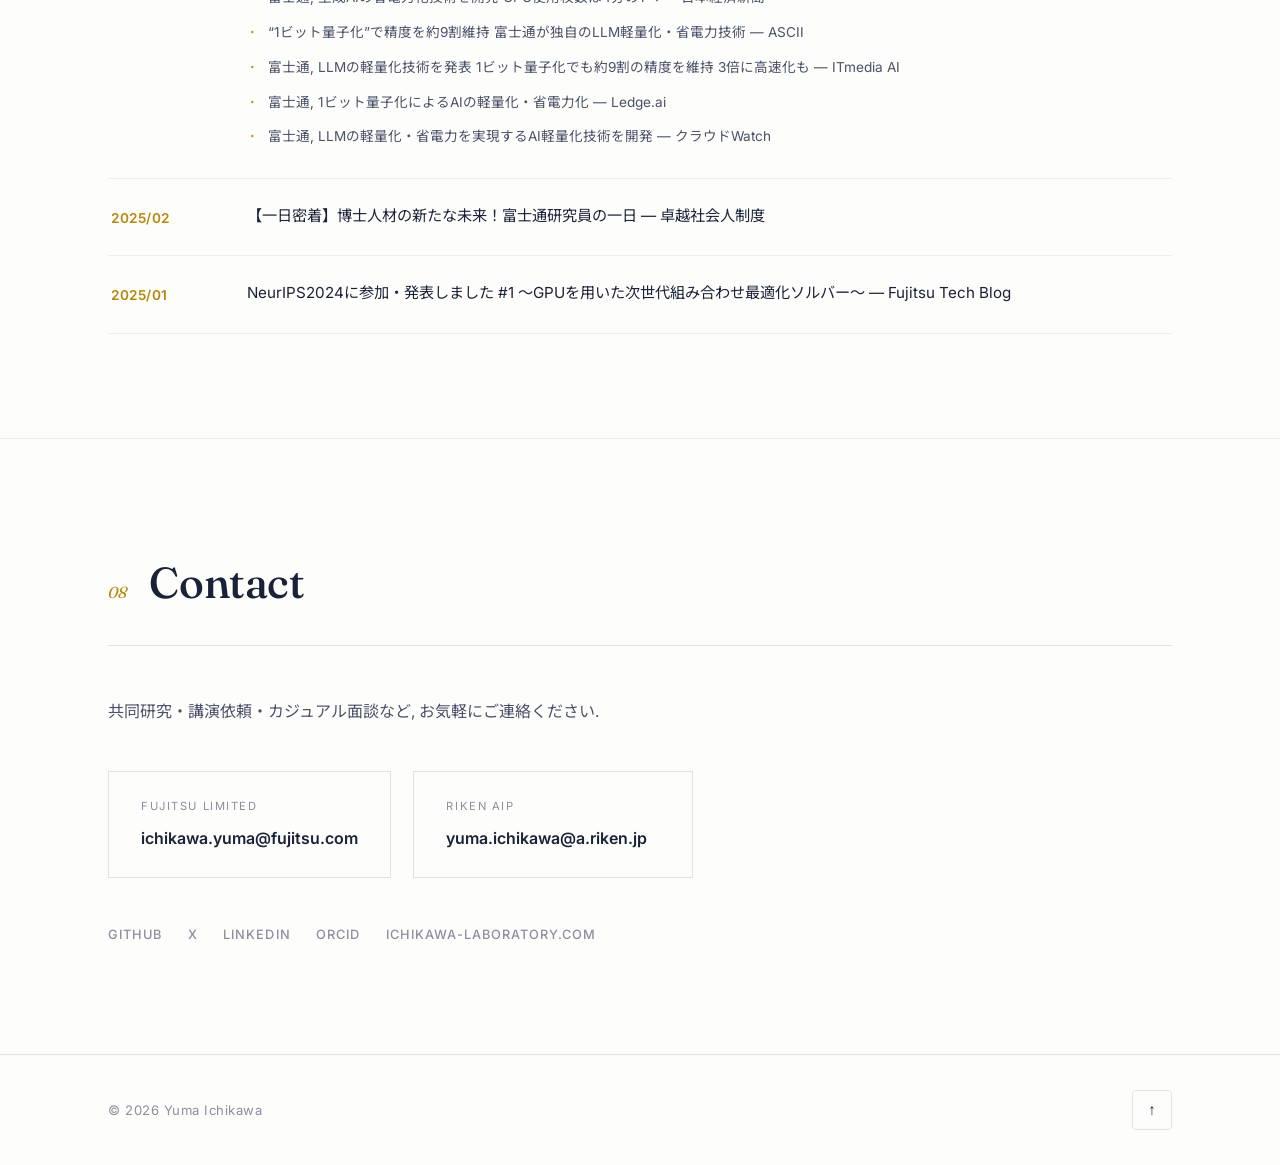
==== commit 17bbfe92: "Proofread copy: consistent comma/period punctuation in Japanese, minor Japanese and English wording " ====
--- a/index.html
+++ b/index.html
@@ -89,7 +89,7 @@
         </div>
 
         <p class="hero-tagline reveal">
-          <span class="ja">情報統計力学と学習理論を礎に, 組合せ最適化から大規模言語モデルの極限圧縮・新規アーキテクチャまで, 理論と実装の両輪で探究しています。</span>
+          <span class="ja">情報統計力学と学習理論を礎に, 組合せ最適化から大規模言語モデルの極限圧縮・新規アーキテクチャまで, 理論と実装の両輪で探究しています.</span>
           <span class="en">Grounded in statistical mechanics and learning theory, I explore everything from combinatorial optimization to extreme LLM compression and novel architectures — in both theory and practice.</span>
         </p>
 
@@ -131,16 +131,16 @@
       <div class="about-grid">
         <div class="about-text reveal">
           <p>
-            <span class="ja">東京大学にて博士号(Ph.D.)を取得後, 富士通株式会社に入社。現在は Research Director として, また理化学研究所 革新知能統合研究センター(RIKEN AIP)の Project Researcher として研究に従事しています。</span>
+            <span class="ja">東京大学にて博士号(Ph.D.)を取得後, 富士通株式会社に入社. 現在は Research Director として, また理化学研究所 革新知能統合研究センター(RIKEN AIP)の Project Researcher として研究に従事しています.</span>
             <span class="en">After receiving a Ph.D. from The University of Tokyo, I joined Fujitsu Limited, where I currently serve as a Research Director. I am also a Project Researcher at the RIKEN Center for Advanced Intelligence Project (AIP).</span>
           </p>
           <p>
-            <span class="ja">専門は情報統計力学・高次元統計を基盤とした機械学習の理論解析, および組合せ最適化と大規模言語モデル(LLM)の圧縮技術(量子化・枝刈り)・新規アーキテクチャ設計です。NeurIPS, ICLR, ACL, AISTATS などの国際会議や物理学・応用数理系ジャーナルで成果を発表し, OneComp や QQA4CO などのオープンソースソフトウェアとしても公開しています。</span>
+            <span class="ja">専門は情報統計力学・高次元統計を基盤とした機械学習の理論解析, および組合せ最適化と大規模言語モデル(LLM)の圧縮技術(量子化・枝刈り)・新規アーキテクチャ設計です. NeurIPS, ICLR, ACL, AISTATS などの国際会議や物理学・応用数理系ジャーナルで成果を発表し, OneComp や QQA4CO などのオープンソースソフトウェアとしても公開しています.</span>
             <span class="en">My expertise lies in the theoretical analysis of machine learning via statistical mechanics and high-dimensional statistics, combinatorial optimization, and LLM compression (quantization and pruning) as well as novel architecture design. I publish at venues such as NeurIPS, ICLR, ACL, and AISTATS, and release open-source software including OneComp and QQA4CO.</span>
           </p>
           <div class="about-callout">
             <p>
-              <span class="ja"><strong>Recruiting</strong> — 基盤モデルの圧縮(主に LLM 量子化)や, Transformer とは一味違う新規 LLM アーキテクチャの開発を一緒に研究する仲間を募集しています。カジュアル面談・1on1 いつでも歓迎です。</span>
+              <span class="ja"><strong>Recruiting</strong> — 基盤モデルの圧縮(主に LLM 量子化)や, Transformer とは一線を画す新規 LLM アーキテクチャの開発を一緒に研究する仲間を募集しています. カジュアル面談・1on1 はいつでも歓迎です.</span>
               <span class="en"><strong>Recruiting</strong> — We are looking for researchers to advance foundation-model compression (primarily quantization) and to build next-generation, non-Transformer LLMs. Casual chats and 1-on-1s are always welcome.</span>
             </p>
           </div>
@@ -536,7 +536,7 @@
           <h3>OneComp</h3>
           <p>
             <span class="ja">1行のコードでLLM量子化を自動実行するOSSライブラリ. QEP・QQAなどの独自アルゴリズムを搭載し, 1bit級の極限圧縮を実現.</span>
-            <span class="en">Quantize any LLM with a single line of code. Powered by QEP, QQA, and more — down to 1-bit extreme compression.</span>
+            <span class="en">Quantize any LLM with a single line of code. Powered by QEP, QQA, and more — down to extreme 1-bit compression.</span>
           </p>
           <span class="software-more"><span class="ja">詳しく見る</span><span class="en">Learn more</span> &rarr;</span>
         </a>
@@ -742,7 +742,7 @@
       </div>
 
       <p class="contact-lead reveal">
-        <span class="ja">共同研究・講演依頼・カジュアル面談など, お気軽にご連絡ください。</span>
+        <span class="ja">共同研究・講演依頼・カジュアル面談など, お気軽にご連絡ください.</span>
         <span class="en">For collaboration, speaking requests, or a casual chat — feel free to reach out.</span>
       </p>
 
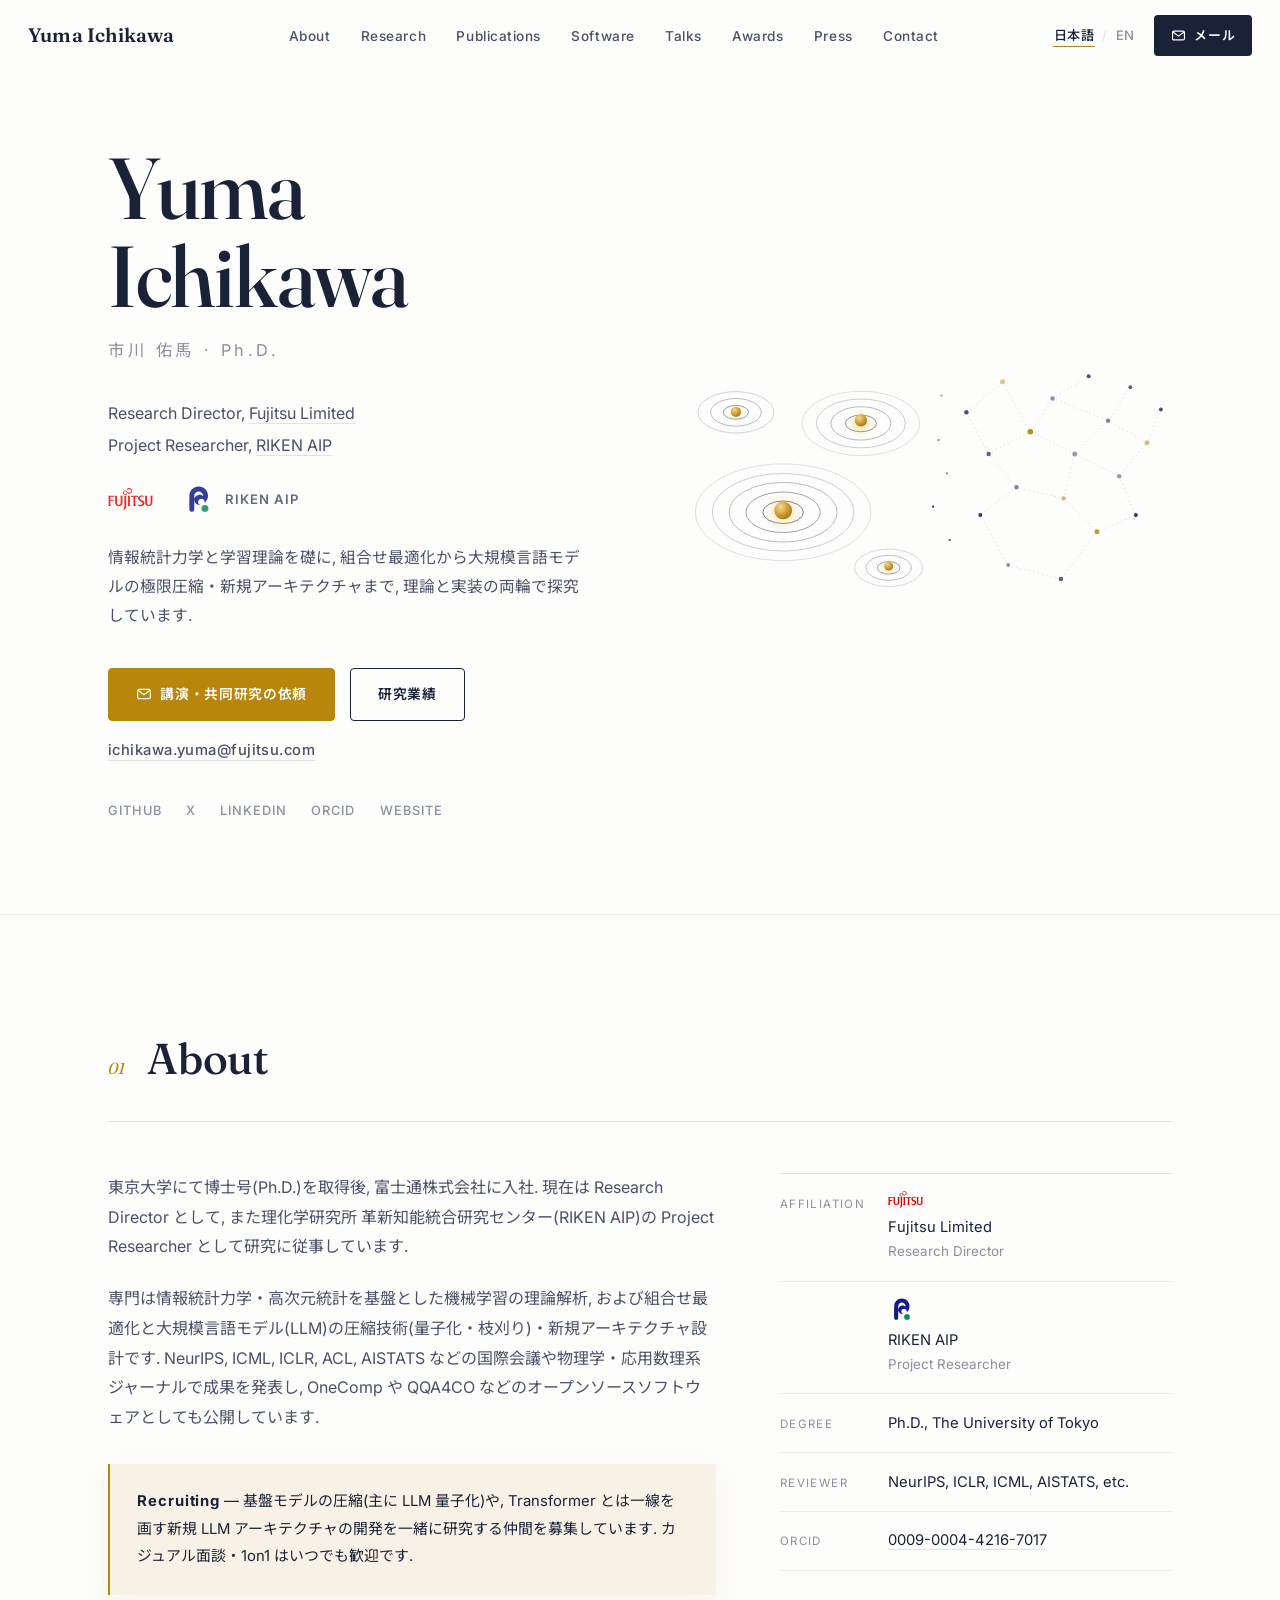
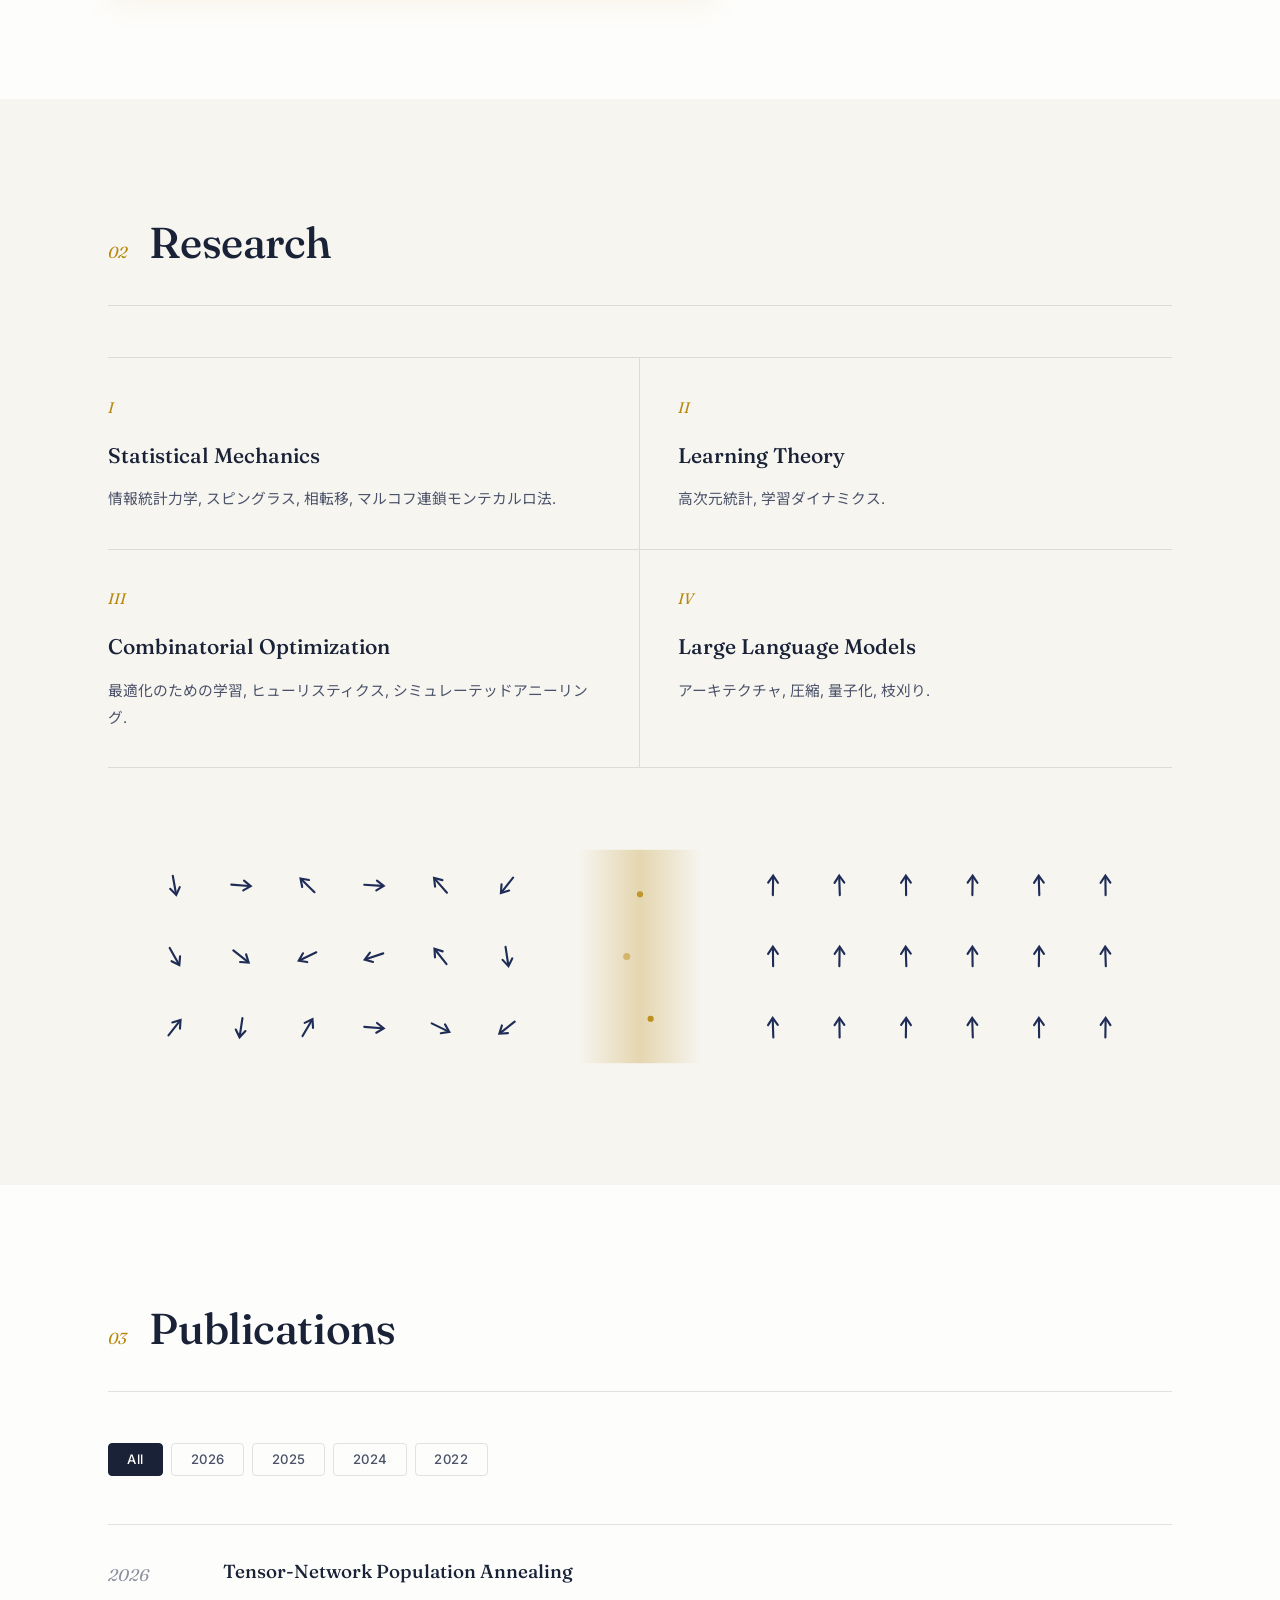
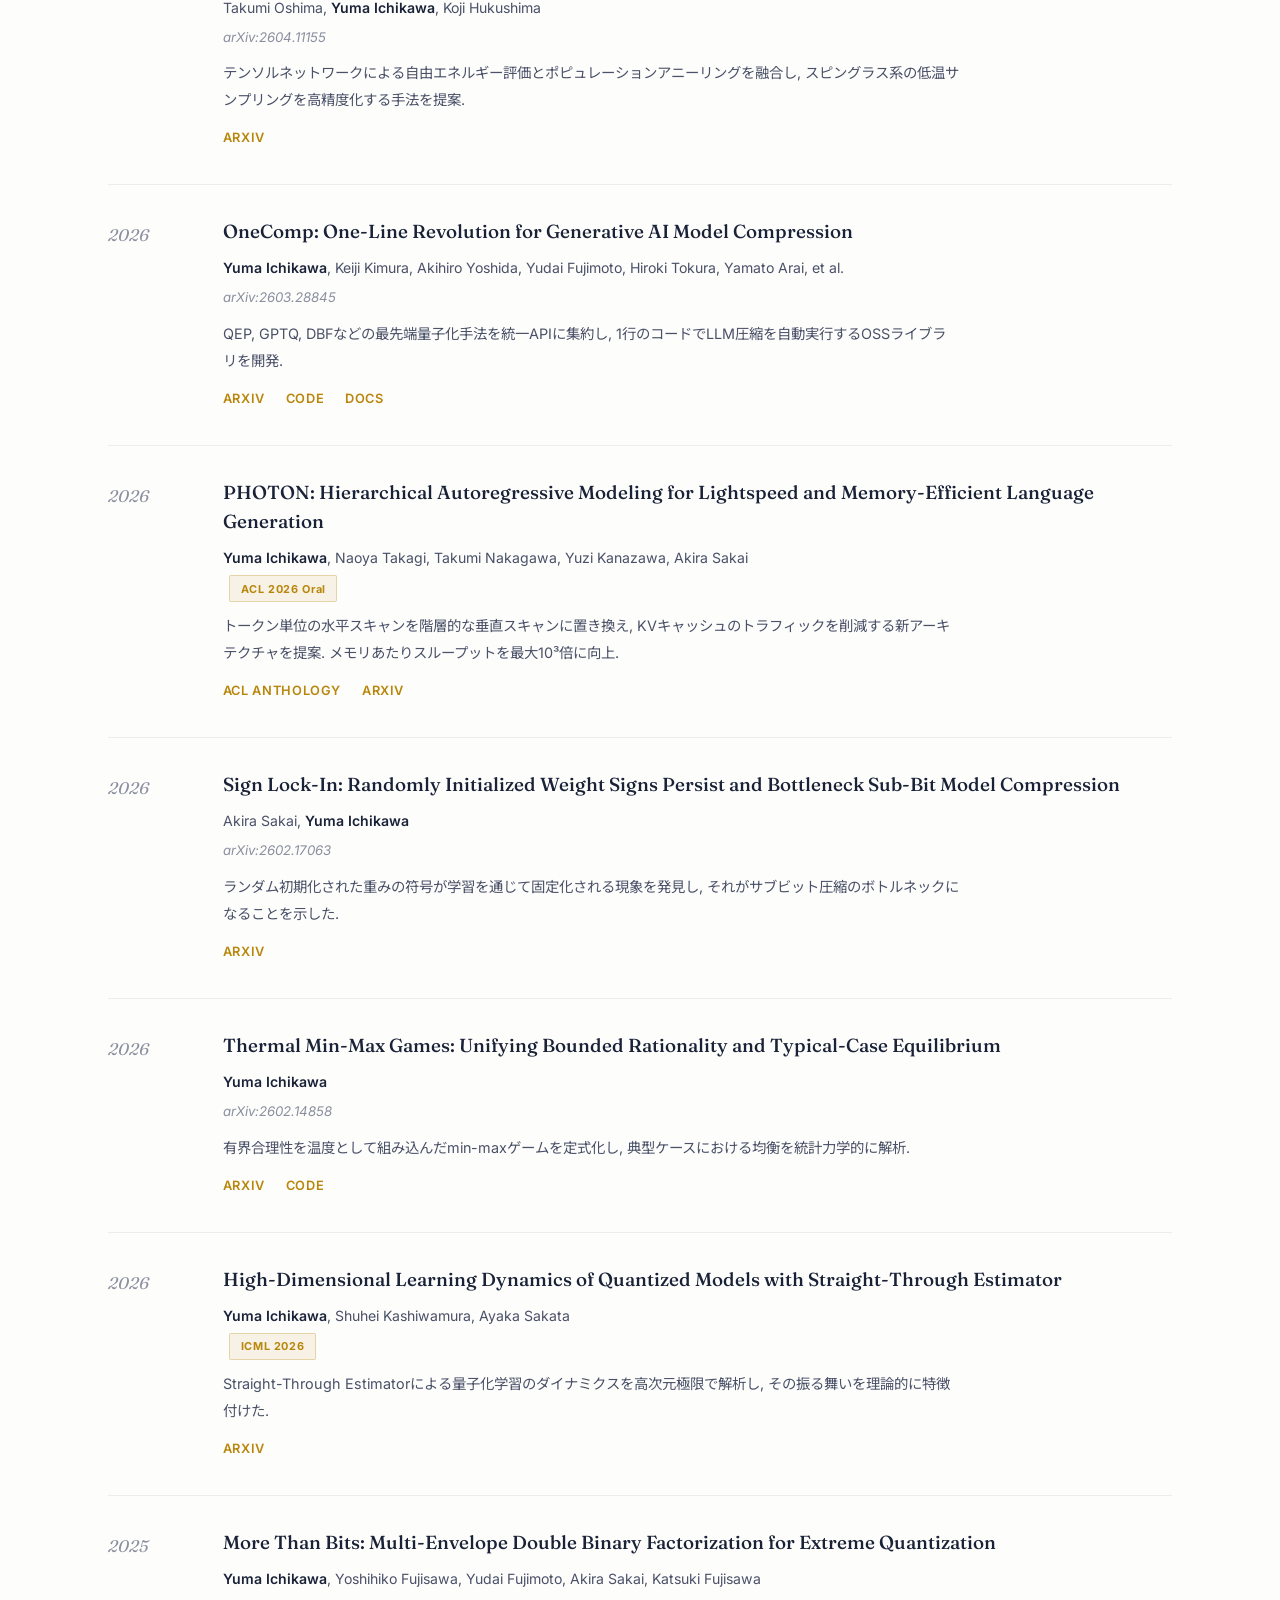
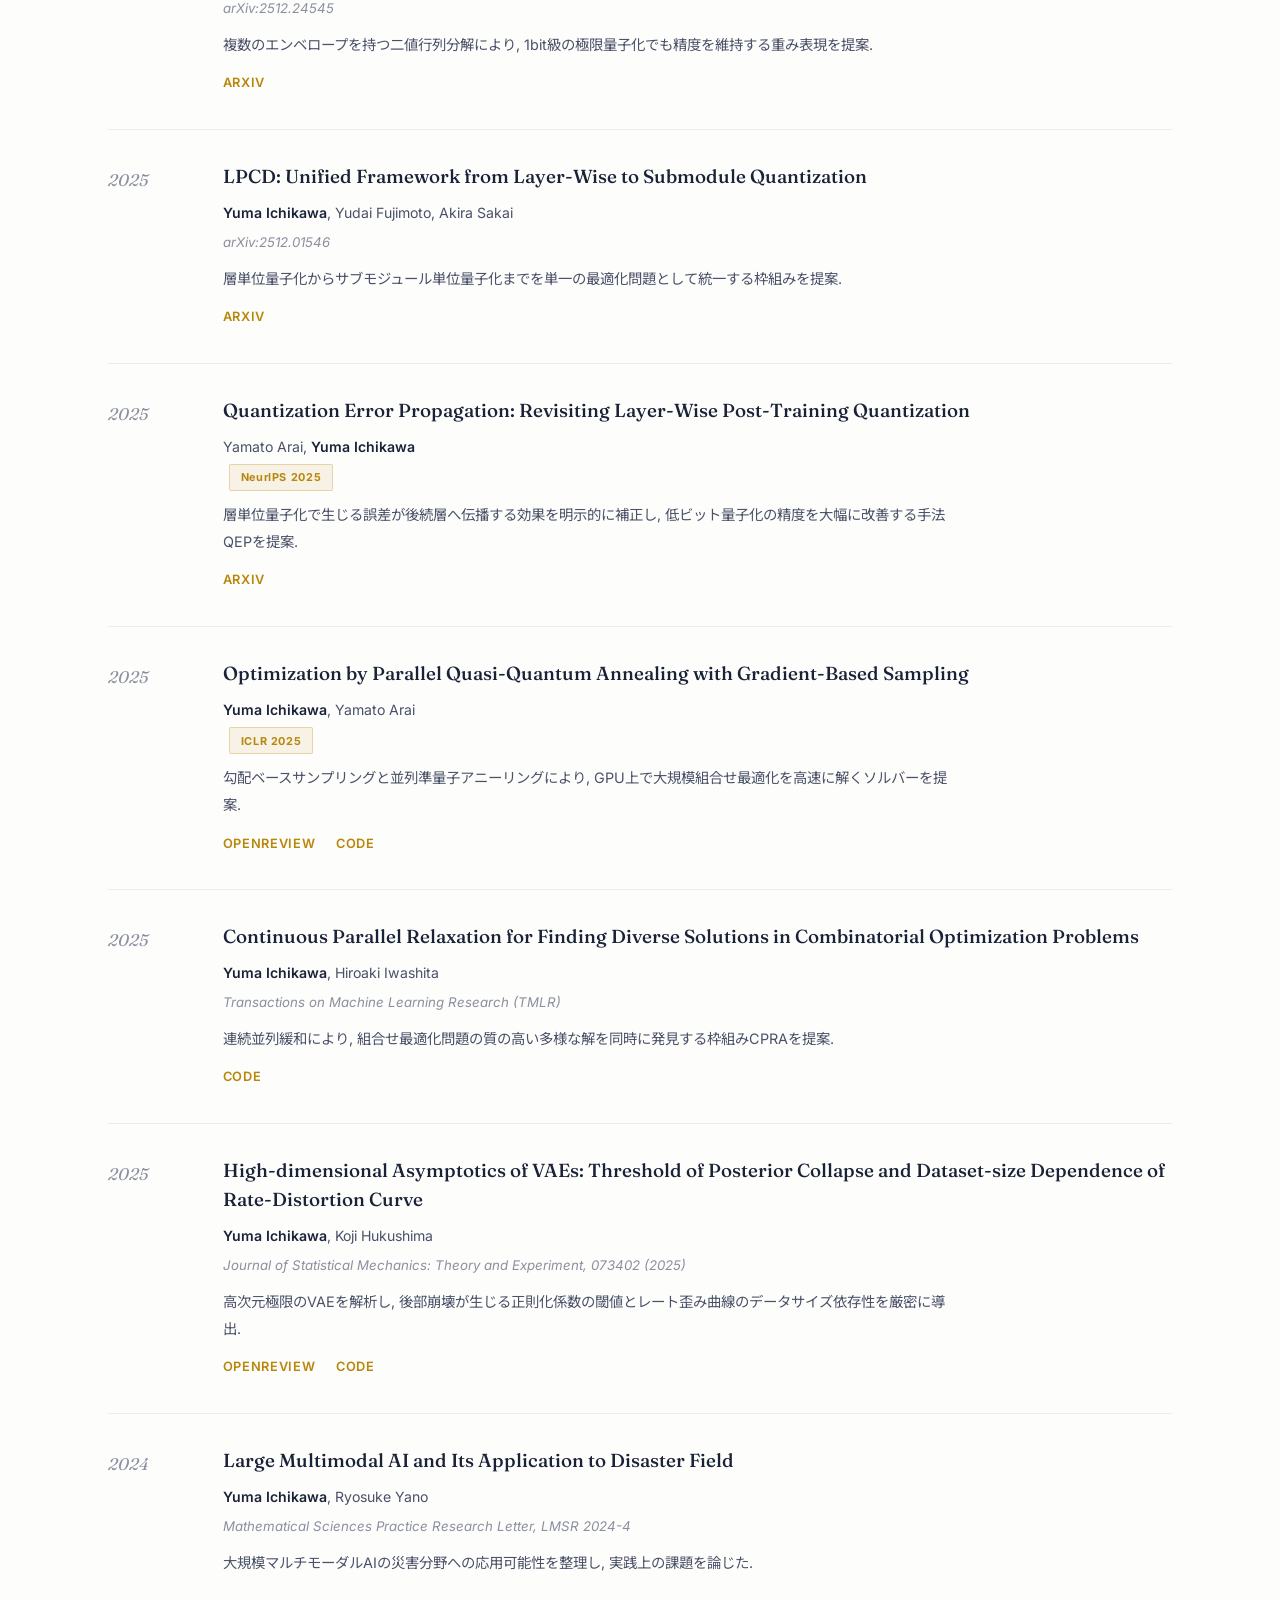
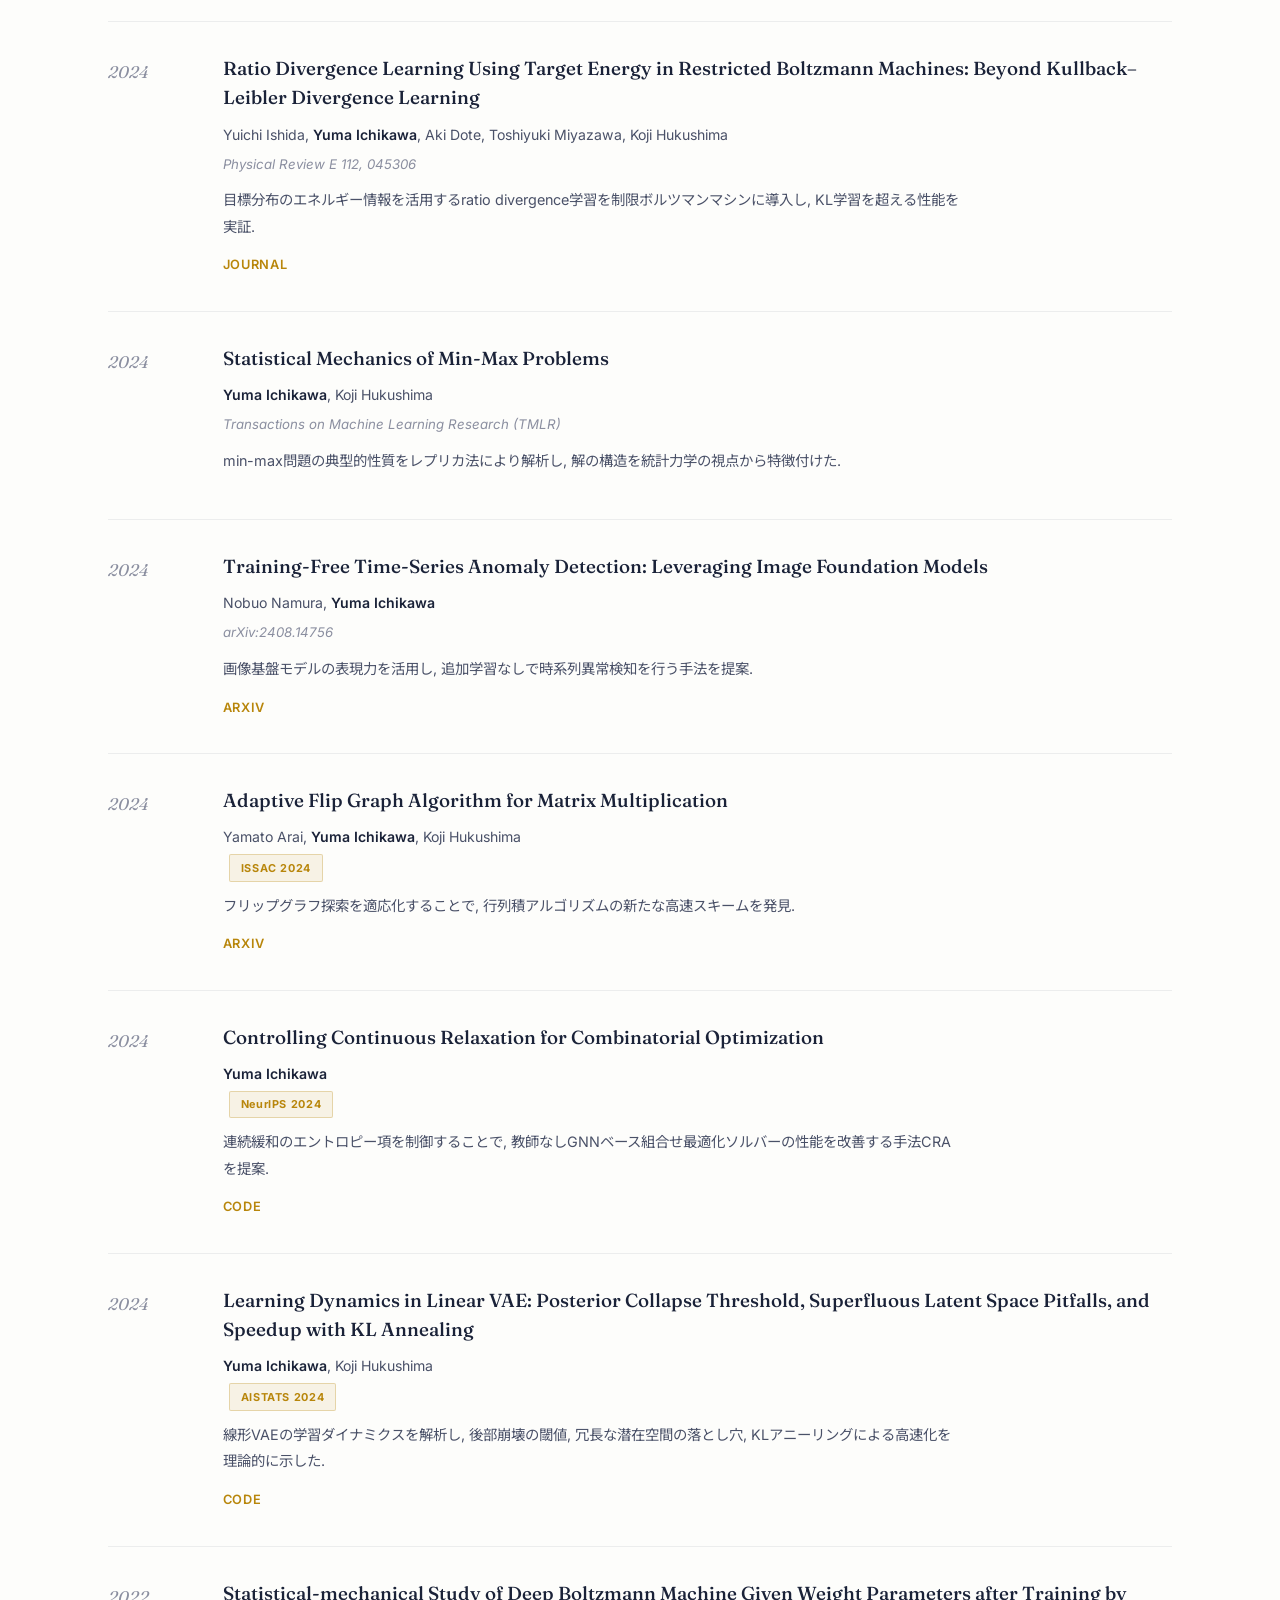
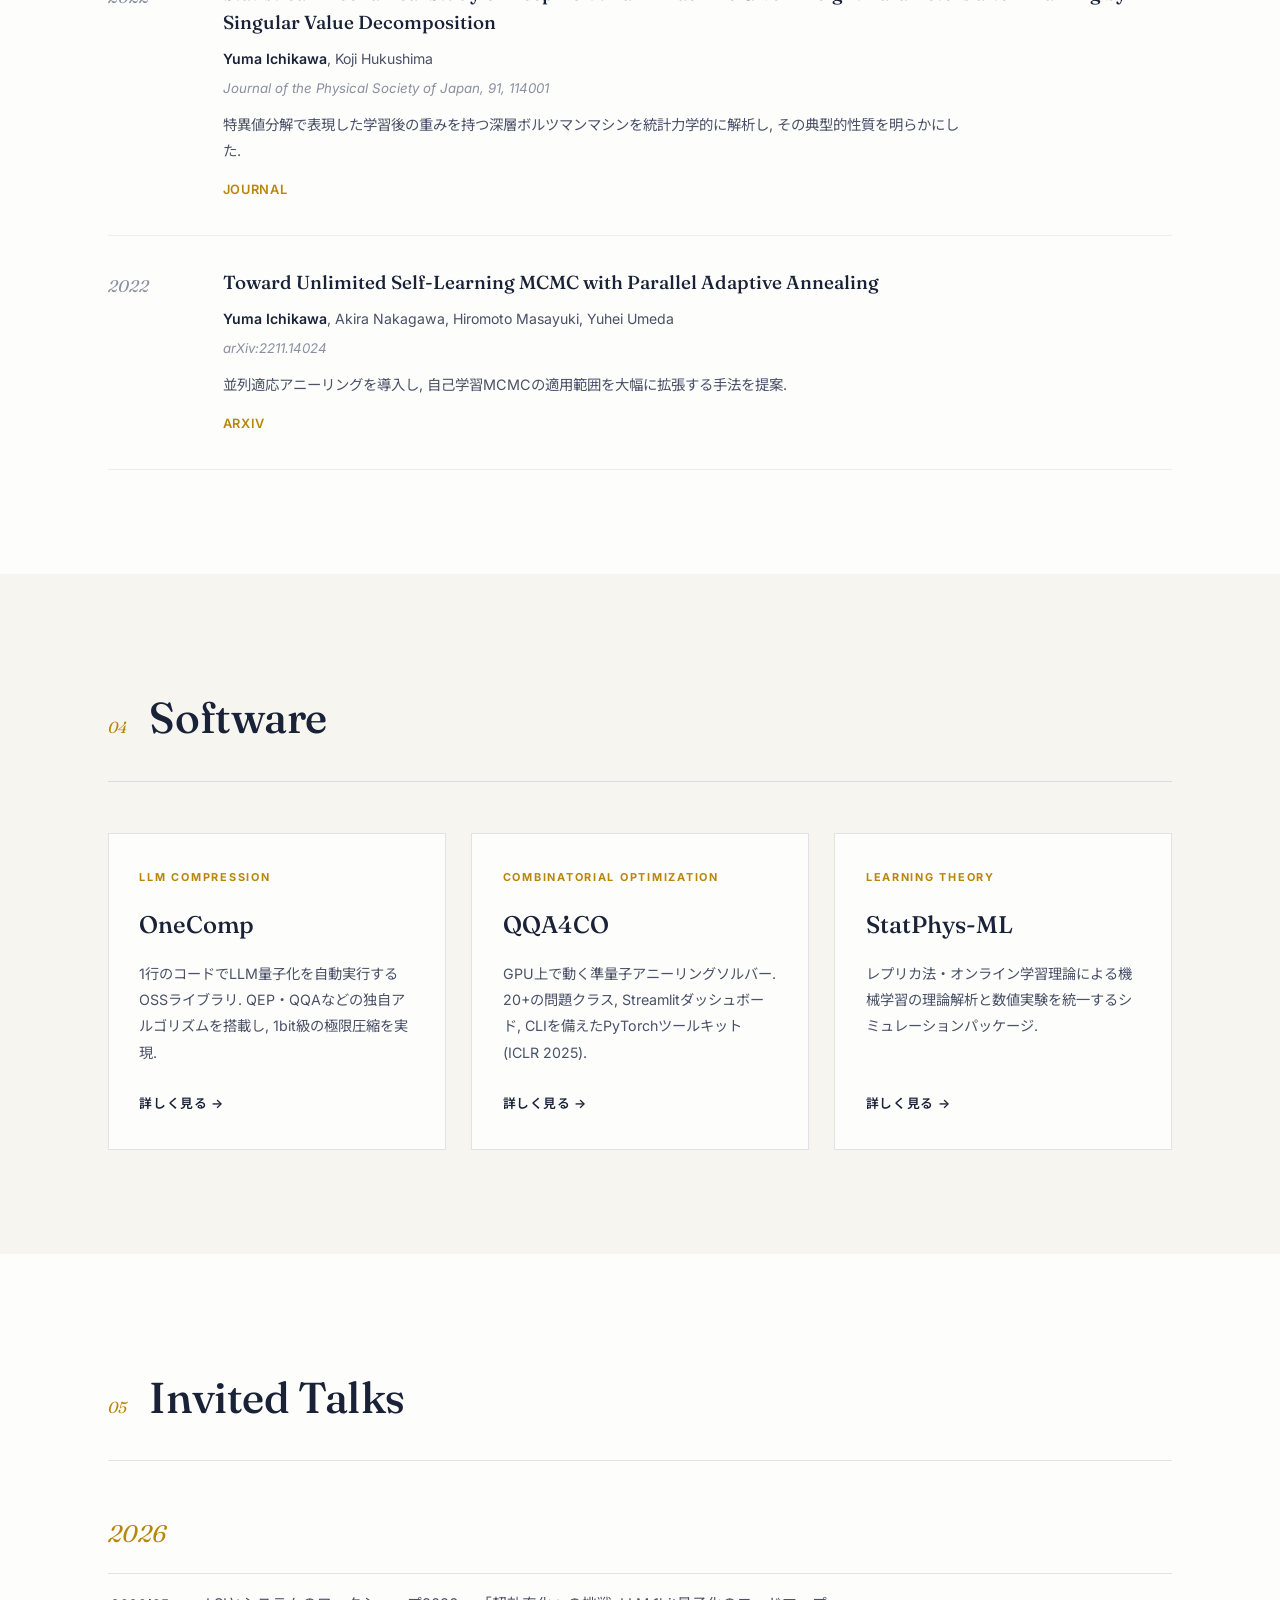
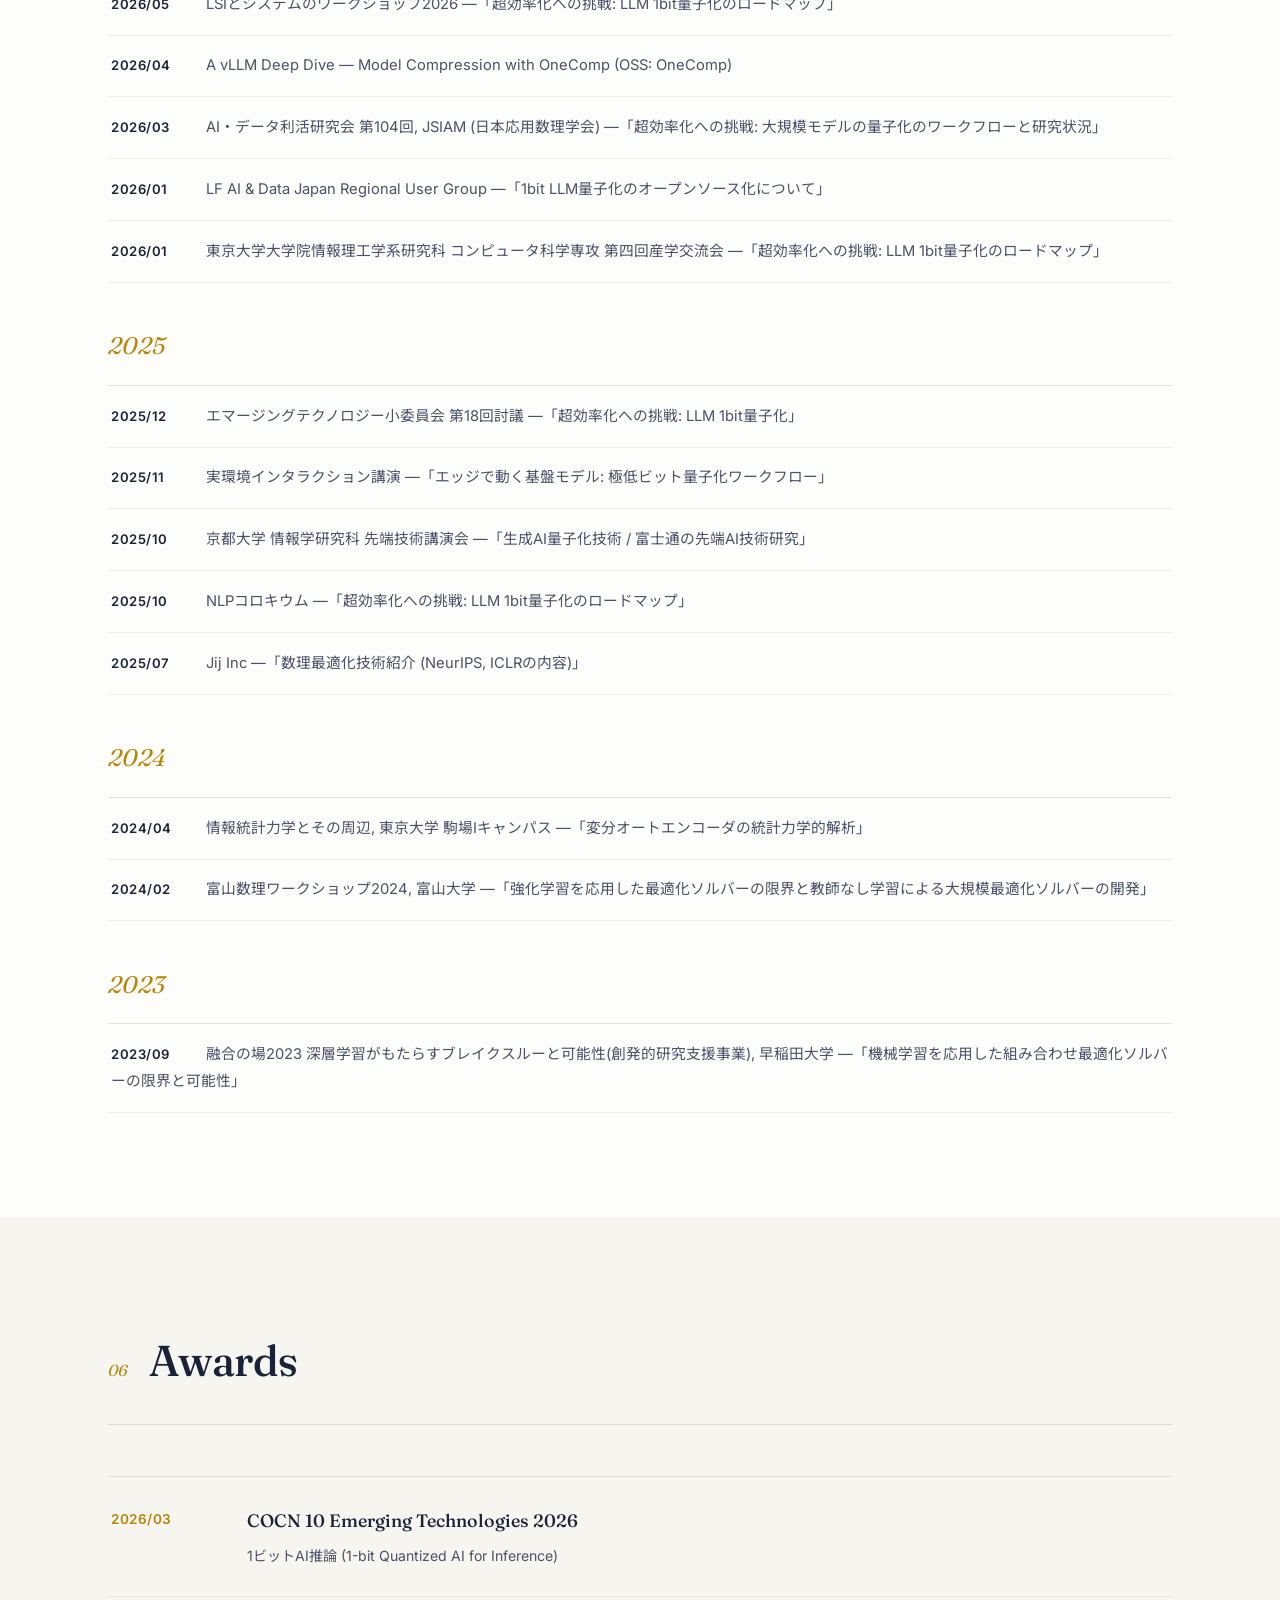
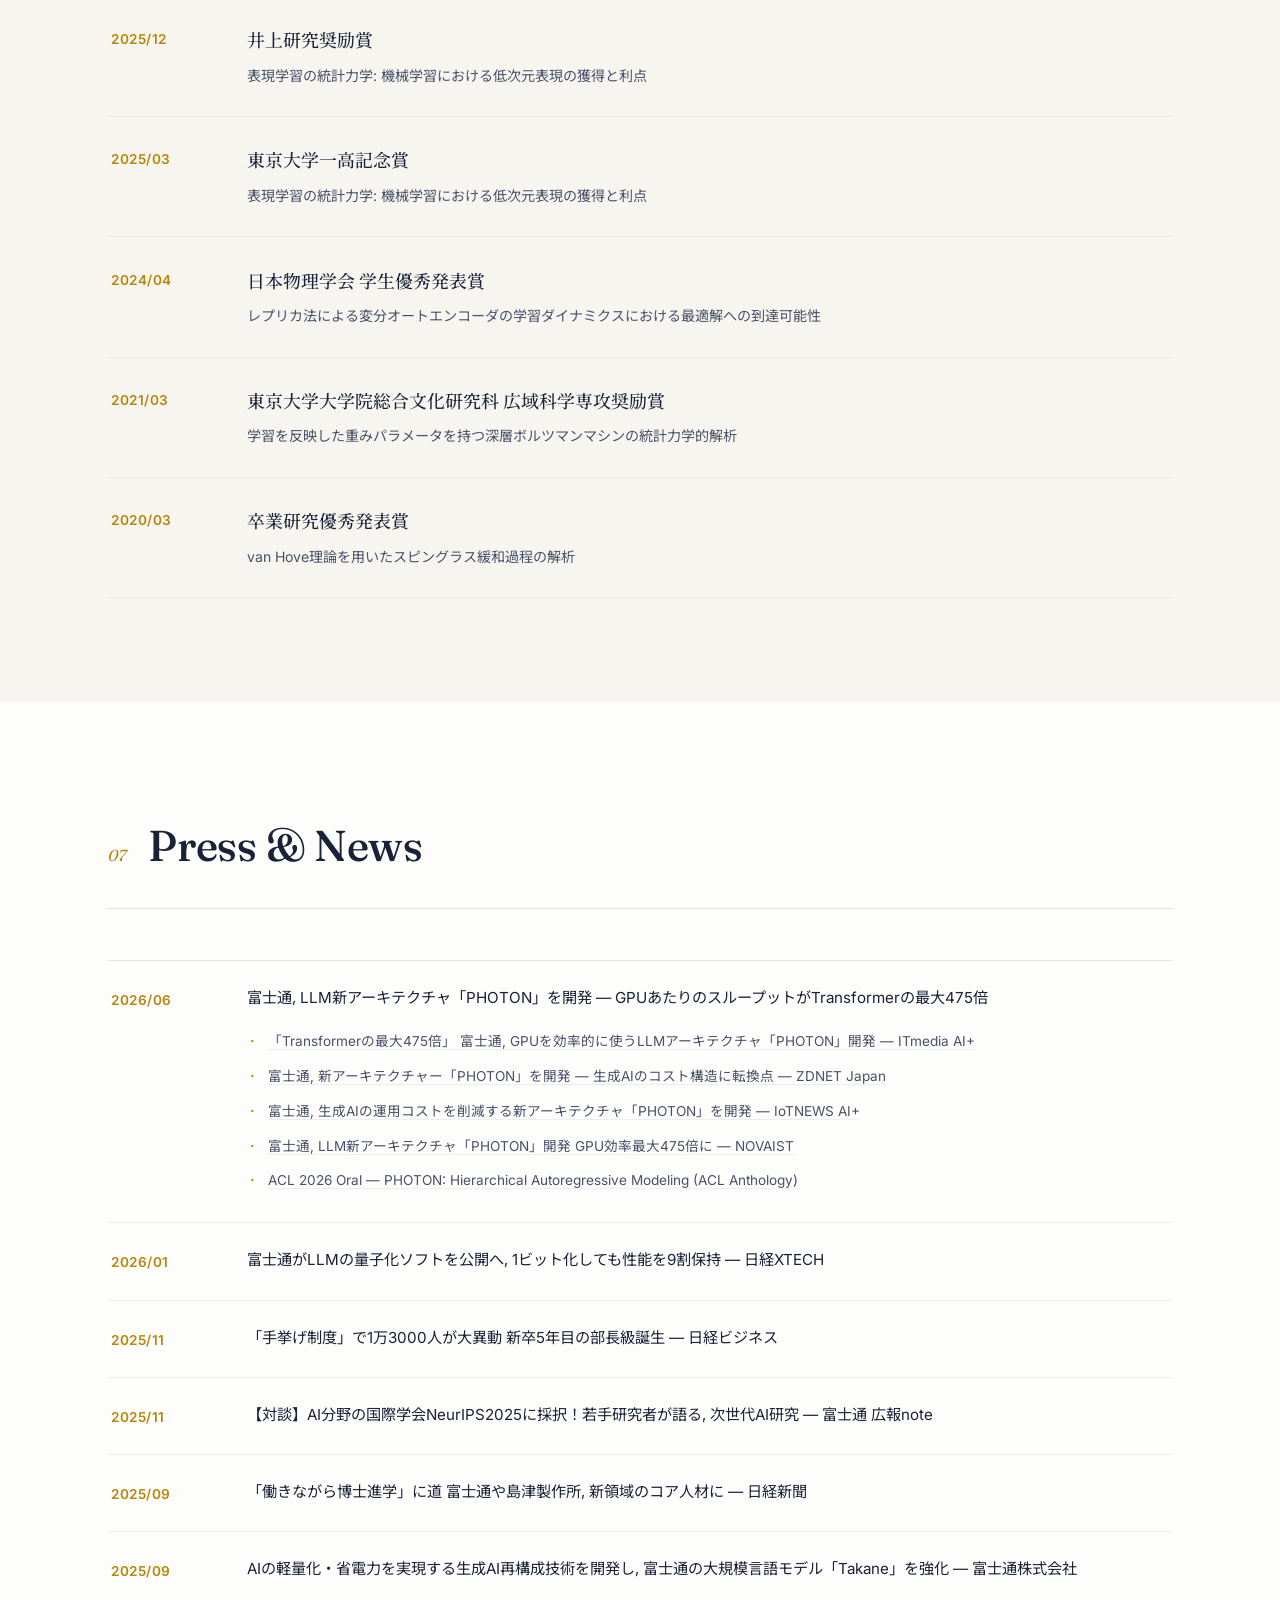
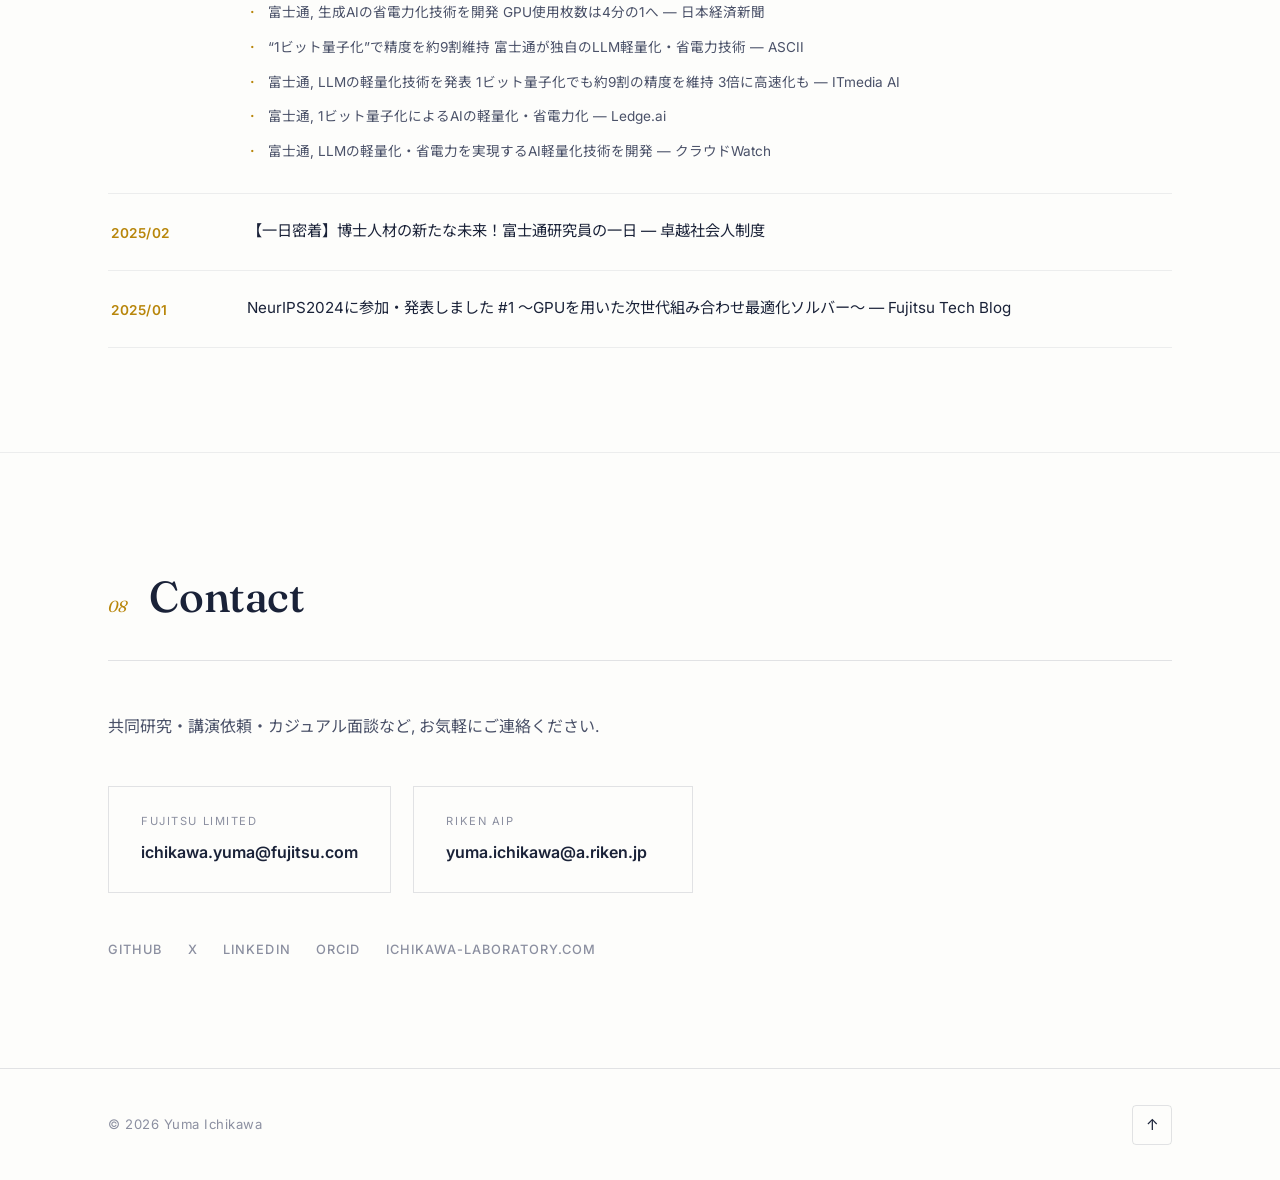
==== commit dbd8c2c2: "Fix iOS Safari rendering bugs, update STE paper to ICML 2026, add favicon and premium visual polish " ====
--- a/index.html
+++ b/index.html
@@ -12,7 +12,8 @@
 <meta property="og:type" content="website" />
 <meta property="og:image" content="https://yuma-ichikawa.github.io/assets/img/hero-landscape.png" />
 
-<link rel="icon" href="data:," />
+<link rel="icon" type="image/svg+xml" href="assets/img/favicon.svg" />
+<link rel="mask-icon" href="assets/img/favicon.svg" color="#1e2c56" />
 <link rel="preconnect" href="https://fonts.googleapis.com" />
 <link rel="preconnect" href="https://fonts.gstatic.com" crossorigin />
 <link href="https://fonts.googleapis.com/css2?family=Fraunces:ital,opsz,wght@0,9..144,300..700;1,9..144,300..700&family=Inter:wght@400;500;600;700&family=Noto+Sans+JP:wght@400;500;700&family=Noto+Serif+JP:wght@500;600&display=swap" rel="stylesheet" />
@@ -135,8 +136,8 @@
             <span class="en">After receiving a Ph.D. from The University of Tokyo, I joined Fujitsu Limited, where I currently serve as a Research Director. I am also a Project Researcher at the RIKEN Center for Advanced Intelligence Project (AIP).</span>
           </p>
           <p>
-            <span class="ja">専門は情報統計力学・高次元統計を基盤とした機械学習の理論解析, および組合せ最適化と大規模言語モデル(LLM)の圧縮技術(量子化・枝刈り)・新規アーキテクチャ設計です. NeurIPS, ICLR, ACL, AISTATS などの国際会議や物理学・応用数理系ジャーナルで成果を発表し, OneComp や QQA4CO などのオープンソースソフトウェアとしても公開しています.</span>
-            <span class="en">My expertise lies in the theoretical analysis of machine learning via statistical mechanics and high-dimensional statistics, combinatorial optimization, and LLM compression (quantization and pruning) as well as novel architecture design. I publish at venues such as NeurIPS, ICLR, ACL, and AISTATS, and release open-source software including OneComp and QQA4CO.</span>
+            <span class="ja">専門は情報統計力学・高次元統計を基盤とした機械学習の理論解析, および組合せ最適化と大規模言語モデル(LLM)の圧縮技術(量子化・枝刈り)・新規アーキテクチャ設計です. NeurIPS, ICML, ICLR, ACL, AISTATS などの国際会議や物理学・応用数理系ジャーナルで成果を発表し, OneComp や QQA4CO などのオープンソースソフトウェアとしても公開しています.</span>
+            <span class="en">My expertise lies in the theoretical analysis of machine learning via statistical mechanics and high-dimensional statistics, combinatorial optimization, and LLM compression (quantization and pruning) as well as novel architecture design. I publish at venues such as NeurIPS, ICML, ICLR, ACL, and AISTATS, and release open-source software including OneComp and QQA4CO.</span>
           </p>
           <div class="about-callout">
             <p>
@@ -296,6 +297,20 @@
           </div>
         </article>
 
+        <article class="pub-item reveal" data-year="2026">
+          <span class="pub-year">2026</span>
+          <div class="pub-body">
+            <h3 class="pub-title">High-Dimensional Learning Dynamics of Quantized Models with Straight-Through Estimator</h3>
+            <p class="pub-authors"><strong>Yuma Ichikawa</strong>, Shuhei Kashiwamura, Ayaka Sakata</p>
+            <p class="pub-venue"><span class="badge">ICML 2026</span></p>
+            <p class="pub-desc">
+              <span class="ja">Straight-Through Estimatorによる量子化学習のダイナミクスを高次元極限で解析し, その振る舞いを理論的に特徴付けた.</span>
+              <span class="en">Analyzes the learning dynamics of quantized models trained with the straight-through estimator in the high-dimensional limit.</span>
+            </p>
+            <div class="pub-links"><a href="https://arxiv.org/abs/2510.10693" target="_blank" rel="noopener">arXiv</a></div>
+          </div>
+        </article>
+
         <article class="pub-item reveal" data-year="2025">
           <span class="pub-year">2025</span>
           <div class="pub-body">
@@ -321,20 +336,6 @@
               <span class="en">A unified optimization framework spanning layer-wise to submodule-level post-training quantization.</span>
             </p>
             <div class="pub-links"><a href="https://arxiv.org/abs/2512.01546" target="_blank" rel="noopener">arXiv</a></div>
-          </div>
-        </article>
-
-        <article class="pub-item reveal" data-year="2025">
-          <span class="pub-year">2025</span>
-          <div class="pub-body">
-            <h3 class="pub-title">High-Dimensional Learning Dynamics of Quantized Models with Straight-Through Estimator</h3>
-            <p class="pub-authors"><strong>Yuma Ichikawa</strong>, Shuhei Kashiwamura, Ayaka Sakata</p>
-            <p class="pub-venue">arXiv:2510.10693</p>
-            <p class="pub-desc">
-              <span class="ja">Straight-Through Estimatorによる量子化学習のダイナミクスを高次元極限で解析し, その振る舞いを理論的に特徴付けた.</span>
-              <span class="en">Analyzes the learning dynamics of quantized models trained with the straight-through estimator in the high-dimensional limit.</span>
-            </p>
-            <div class="pub-links"><a href="https://arxiv.org/abs/2510.10693" target="_blank" rel="noopener">arXiv</a></div>
           </div>
         </article>
 
--- a/css/style.css
+++ b/css/style.css
@@ -20,8 +20,11 @@
   --header-h: 72px;
 }
 
-* { box-sizing: border-box; }
-html { scroll-behavior: smooth; scroll-padding-top: calc(var(--header-h) + 12px); }
+* { box-sizing: border-box; -webkit-tap-highlight-color: transparent; }
+html {
+  scroll-behavior: smooth; scroll-padding-top: calc(var(--header-h) + 12px);
+  -webkit-text-size-adjust: 100%; text-size-adjust: 100%;
+}
 
 body {
   margin: 0;
@@ -41,7 +44,17 @@
 h1, h2, h3 { margin: 0; font-weight: 600; }
 img { max-width: 100%; display: block; }
 
+button {
+  -webkit-appearance: none; appearance: none;
+  font-family: inherit; color: inherit;
+  border-radius: 0; margin: 0; padding: 0;
+  background: none; border: none;
+}
+
 ::selection { background: var(--navy); color: #fff; }
+::-webkit-selection { background: var(--navy); color: #fff; }
+
+:focus-visible { outline: 2px solid var(--gold); outline-offset: 3px; }
 
 /* ---------- language switching ---------- */
 html[data-lang="ja"] .en { display: none !important; }
@@ -61,11 +74,15 @@
   height: var(--header-h);
   display: flex; align-items: center;
   background: rgba(253, 253, 251, 0.88);
+  -webkit-backdrop-filter: blur(12px);
   backdrop-filter: blur(12px);
   border-bottom: 1px solid transparent;
-  transition: border-color 0.3s ease;
-}
-.site-header.is-scrolled { border-bottom-color: var(--hairline-soft); }
+  transition: border-color 0.3s ease, box-shadow 0.3s ease;
+}
+.site-header.is-scrolled {
+  border-bottom-color: var(--hairline-soft);
+  box-shadow: 0 8px 24px rgba(26, 34, 56, 0.05);
+}
 
 .nav { display: flex; align-items: center; justify-content: space-between; width: 100%; gap: 1.5rem; }
 
@@ -173,11 +190,11 @@
   transition: all 0.28s ease; cursor: pointer; border: 1px solid var(--ink);
 }
 .btn-solid { background: var(--ink); color: var(--paper); }
-.btn-solid:hover { background: var(--navy); border-color: var(--navy); transform: translateY(-2px); }
+.btn-solid:hover { background: var(--navy); border-color: var(--navy); transform: translateY(-2px); box-shadow: 0 12px 28px rgba(26, 34, 56, 0.22); }
 .btn-line { background: transparent; color: var(--ink); }
-.btn-line:hover { background: var(--ink); color: var(--paper); transform: translateY(-2px); }
+.btn-line:hover { background: var(--ink); color: var(--paper); transform: translateY(-2px); box-shadow: 0 12px 28px rgba(26, 34, 56, 0.16); }
 .btn-gold { background: var(--gold); border-color: var(--gold); color: #fff; }
-.btn-gold:hover { background: #9a7009; border-color: #9a7009; transform: translateY(-2px); }
+.btn-gold:hover { background: #9a7009; border-color: #9a7009; transform: translateY(-2px); box-shadow: 0 12px 28px rgba(184, 134, 11, 0.3); }
 .btn svg { width: 16px; height: 16px; flex-shrink: 0; }
 
 .hero-mail { margin: -1.4rem 0 2.2rem; font-size: 0.92rem; }
@@ -249,6 +266,7 @@
 .about-callout {
   margin-top: 2rem; padding: 1.5rem 1.7rem;
   background: var(--gold-soft); border-left: 2px solid var(--gold);
+  box-shadow: 0 10px 28px rgba(184, 134, 11, 0.07);
 }
 .about-callout p { margin: 0; font-size: 0.93rem; color: var(--ink); }
 .about-callout strong { color: var(--gold); letter-spacing: 0.06em; }
@@ -279,7 +297,9 @@
   padding: 2.2rem 2rem 2.2rem 0;
   border-bottom: 1px solid var(--hairline);
   position: relative;
-}
+  transition: background 0.3s ease;
+}
+.research-card:hover { background: var(--gold-soft); }
 .research-card:nth-child(odd) { border-right: 1px solid var(--hairline); padding-right: 2.4rem; }
 .research-card:nth-child(even) { padding-left: 2.4rem; }
 .research-index {
@@ -321,9 +341,9 @@
 .pub-venue { color: var(--ink-dim); font-size: 0.83rem; font-style: italic; margin: 0 0 0.7rem; }
 .pub-desc { color: var(--ink-soft); font-size: 0.9rem; margin: 0 0 0.8rem; max-width: 46rem; }
 .badge {
-  display: inline-block; padding: 0.14rem 0.6rem; margin-left: 0.4rem;
-  background: var(--gold-soft); color: var(--gold);
-  font-style: normal; font-size: 0.7rem; font-weight: 700; letter-spacing: 0.05em;
+  display: inline-block; padding: 0.16rem 0.65rem; margin-left: 0.4rem;
+  background: var(--gold-soft); color: var(--gold); border: 1px solid rgba(184, 134, 11, 0.28);
+  font-style: normal; font-size: 0.68rem; font-weight: 700; letter-spacing: 0.06em;
   border-radius: 2px; vertical-align: 1px;
 }
 .pub-links { display: flex; gap: 1.3rem; }
@@ -339,16 +359,22 @@
    ========================================================================== */
 .software-grid { display: grid; grid-template-columns: repeat(3, 1fr); gap: 1.6rem; }
 .software-card {
-  display: flex; flex-direction: column;
+  display: flex; flex-direction: column; position: relative;
   padding: 2.1rem 1.9rem; background: var(--paper);
-  border: 1px solid var(--hairline);
+  border: 1px solid var(--hairline); overflow: hidden;
   transition: transform 0.3s ease, box-shadow 0.3s ease, border-color 0.3s ease;
+}
+.software-card::before {
+  content: ""; position: absolute; top: 0; left: 0; right: 0; height: 2px;
+  background: var(--gold); transform: scaleX(0); transform-origin: left;
+  transition: transform 0.35s ease;
 }
 .software-card:hover {
   transform: translateY(-5px);
   border-color: var(--ink);
   box-shadow: 0 18px 44px rgba(26, 34, 56, 0.08);
 }
+.software-card:hover::before { transform: scaleX(1); }
 .software-tag {
   font-size: 0.68rem; letter-spacing: 0.16em; text-transform: uppercase;
   color: var(--gold); font-weight: 700; margin-bottom: 1rem; display: inline-block;
@@ -470,9 +496,10 @@
 .contact-card {
   display: flex; flex-direction: column; gap: 0.4rem;
   padding: 1.5rem 2rem; border: 1px solid var(--hairline); min-width: 280px;
+  background: var(--paper);
   transition: all 0.28s ease;
 }
-.contact-card:hover { border-color: var(--ink); transform: translateY(-3px); box-shadow: 0 14px 34px rgba(26, 34, 56, 0.07); }
+.contact-card:hover { border-color: var(--ink); transform: translateY(-3px); box-shadow: 0 14px 34px rgba(26, 34, 56, 0.09); }
 .contact-label { font-size: 0.7rem; letter-spacing: 0.14em; text-transform: uppercase; color: var(--ink-dim); }
 .contact-value { font-size: 1rem; font-weight: 600; color: var(--ink); }
 
